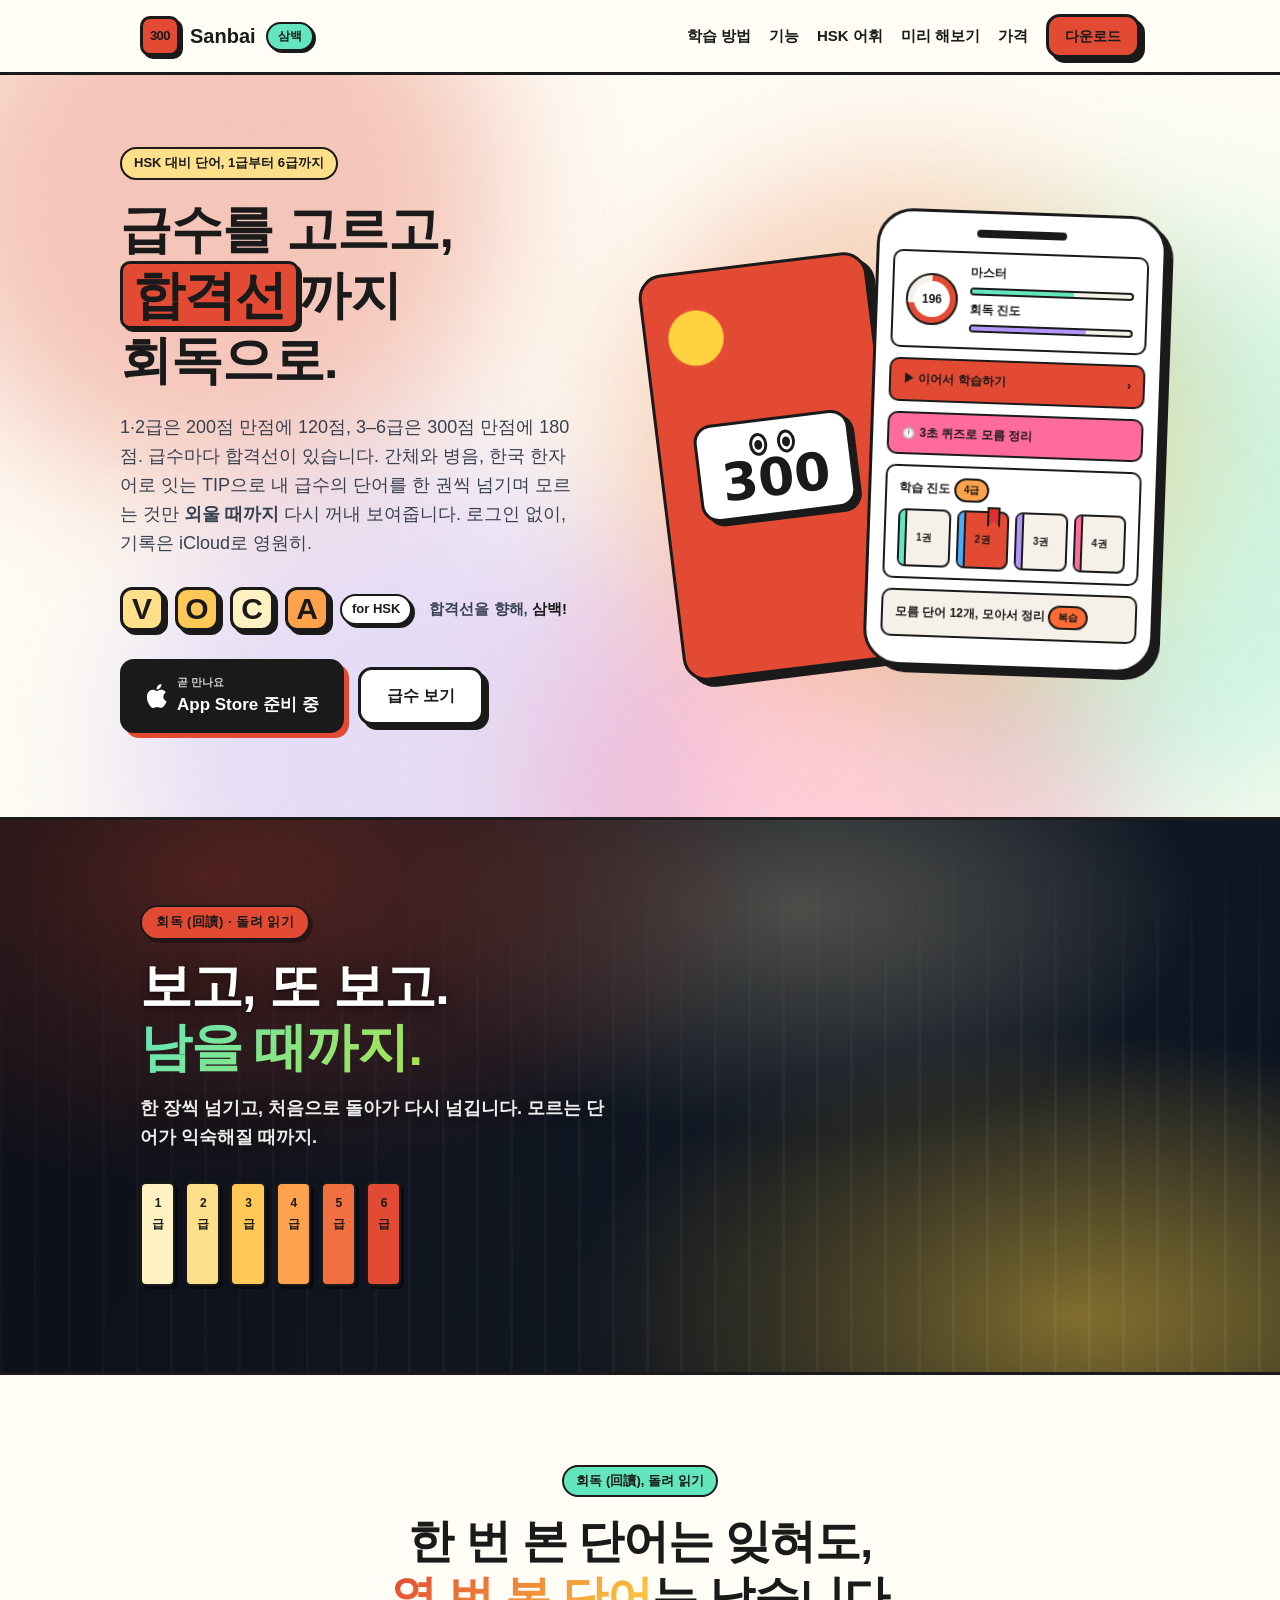
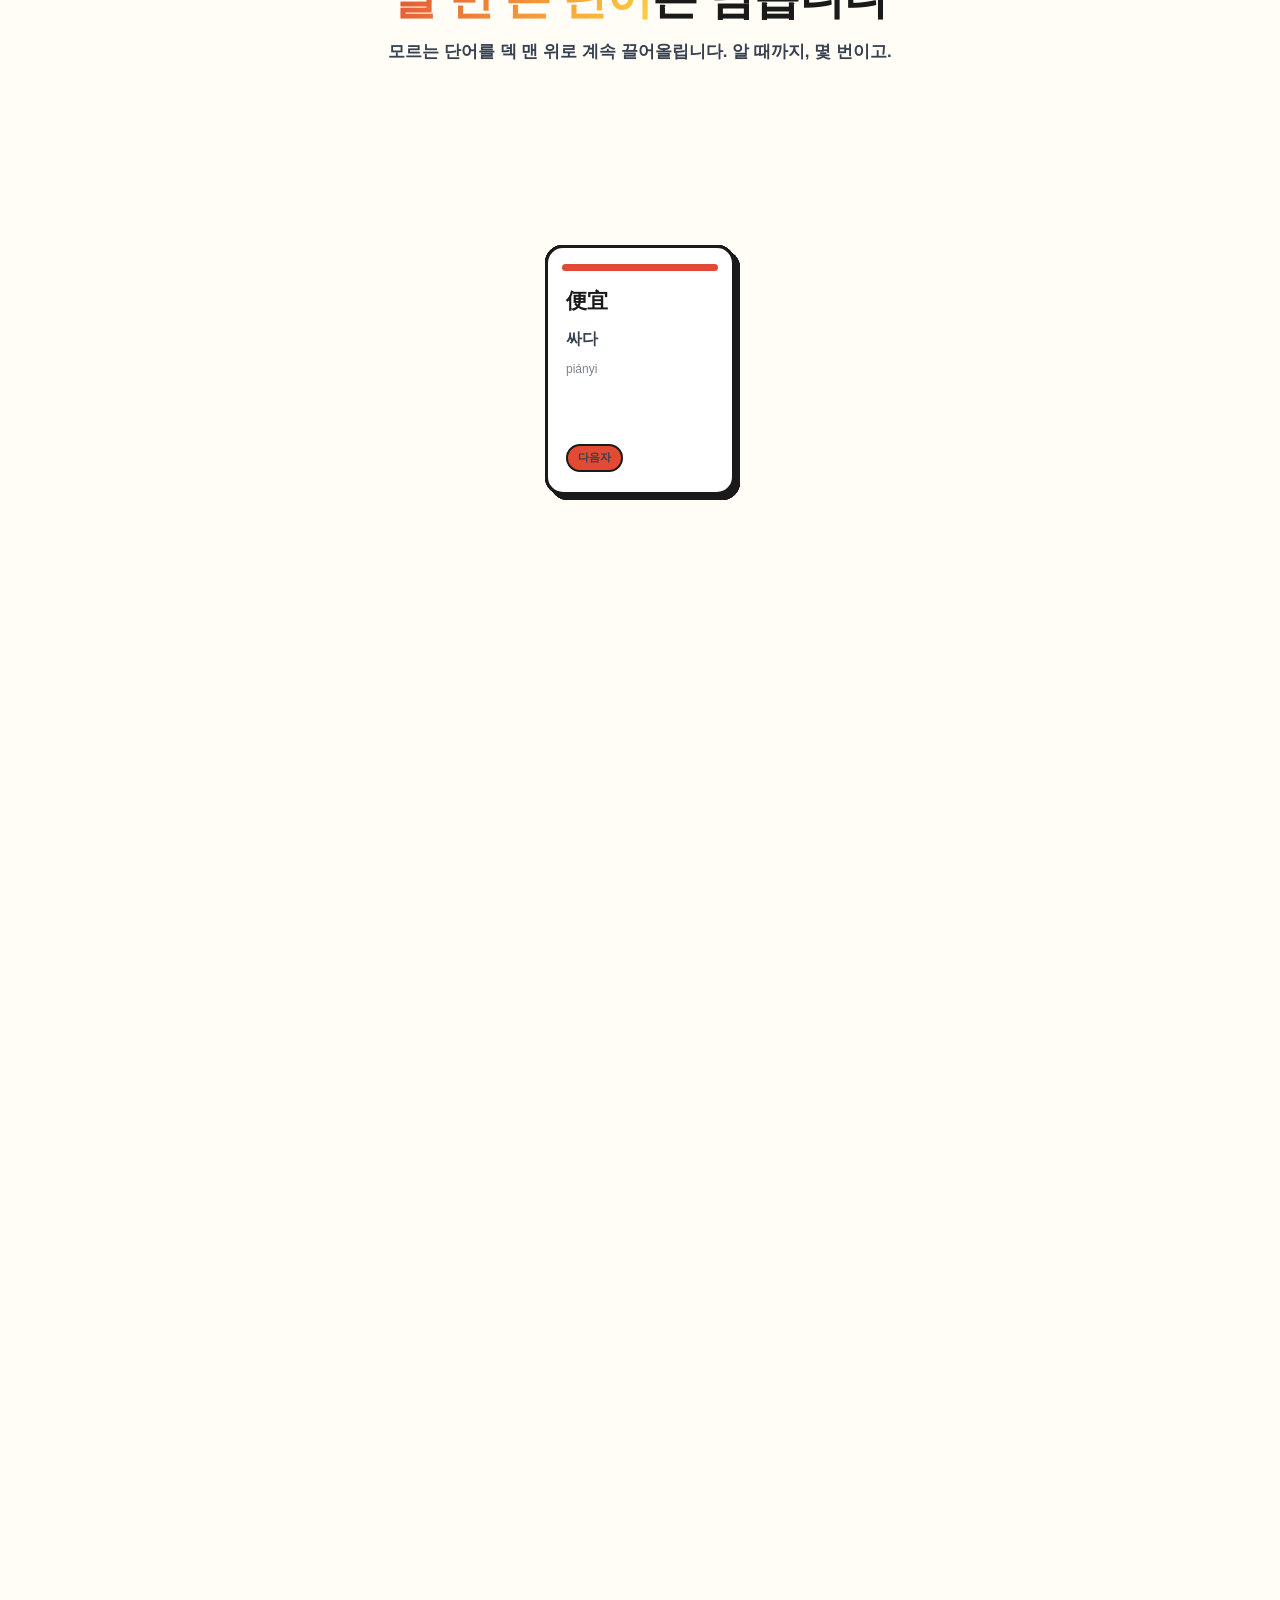
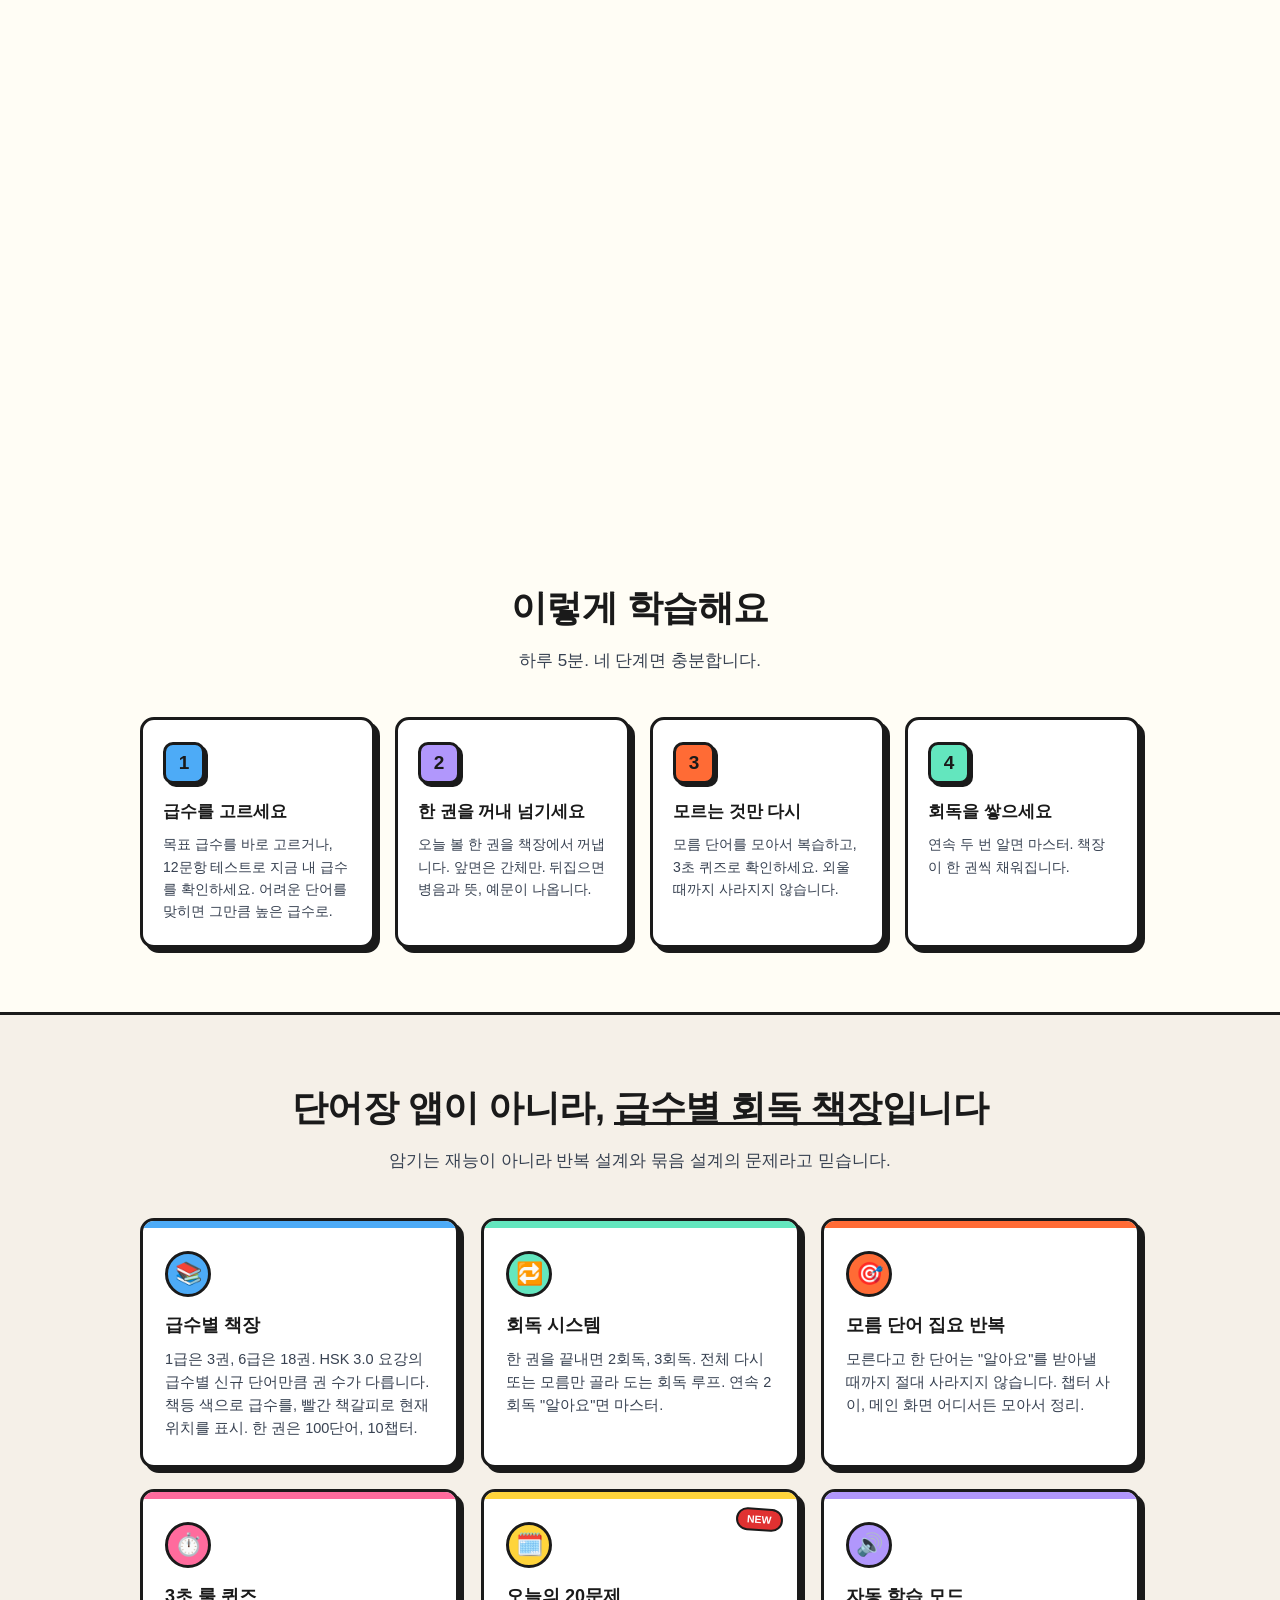
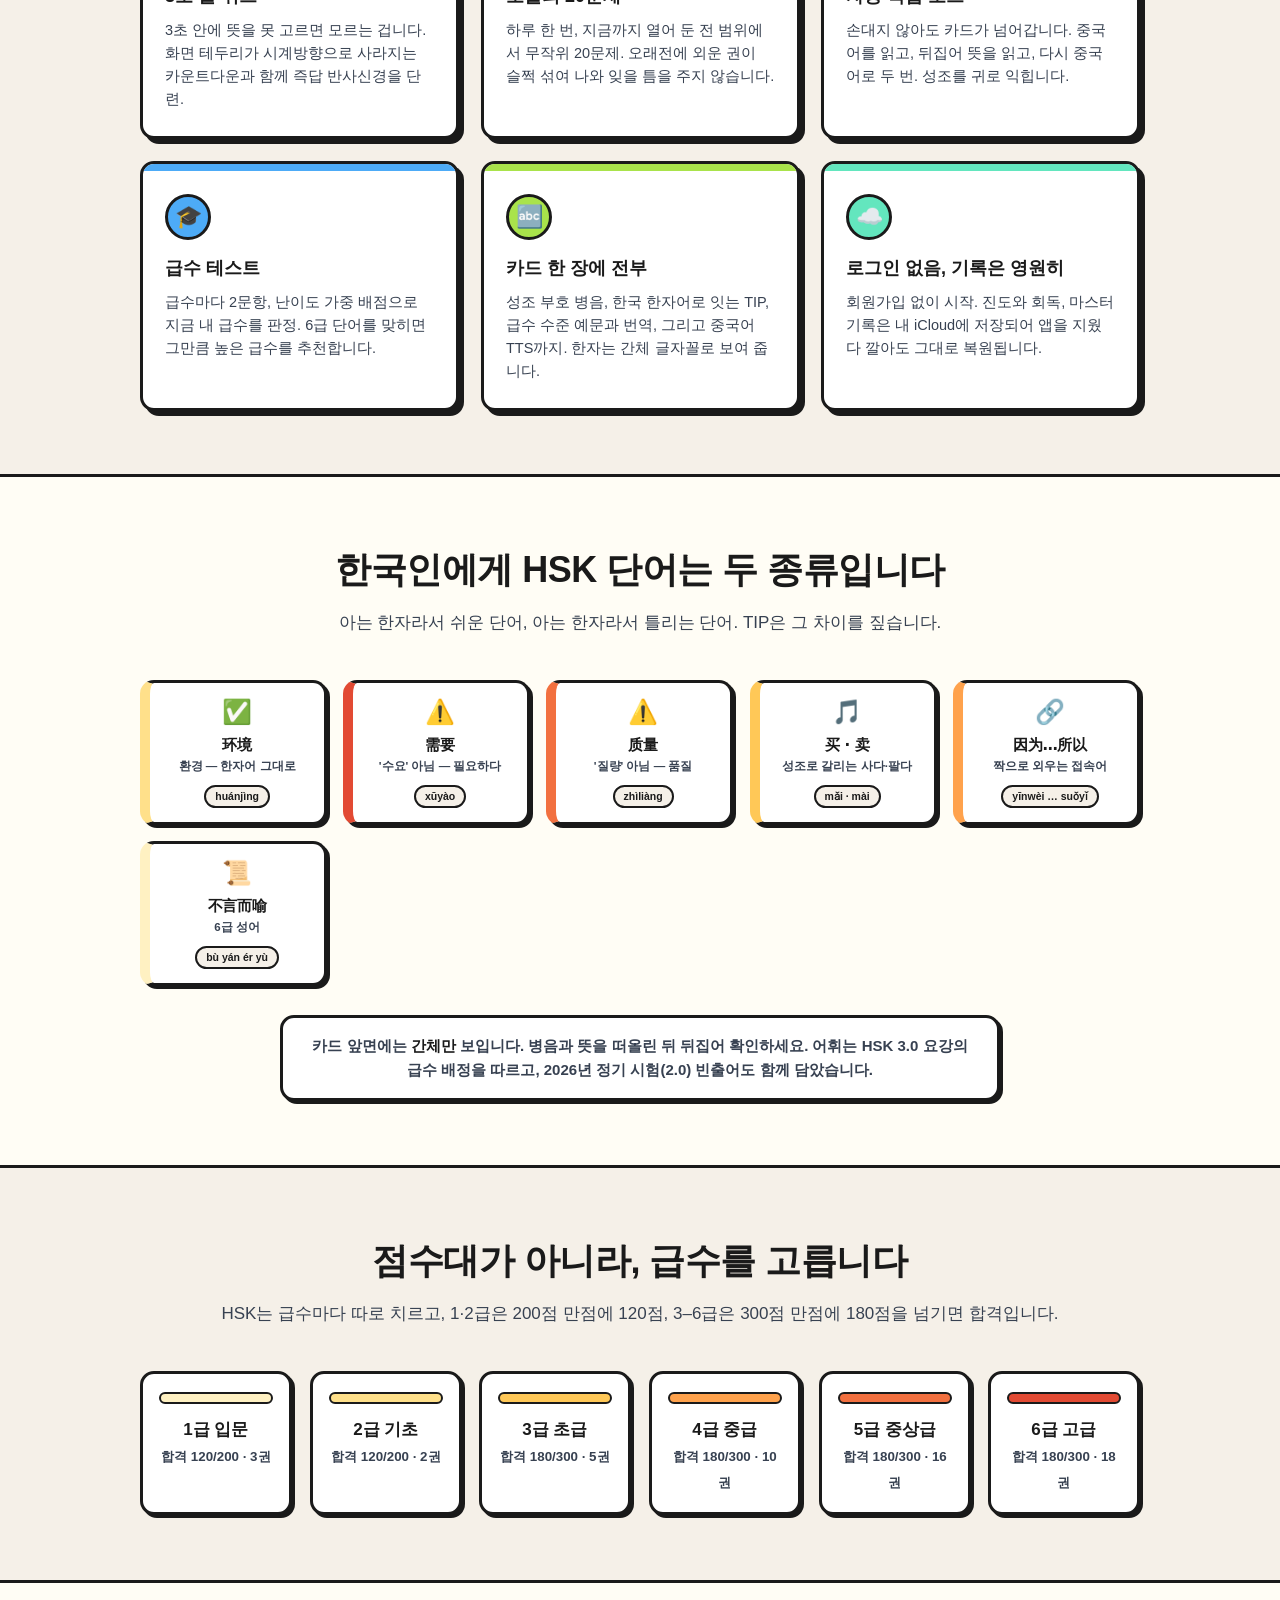
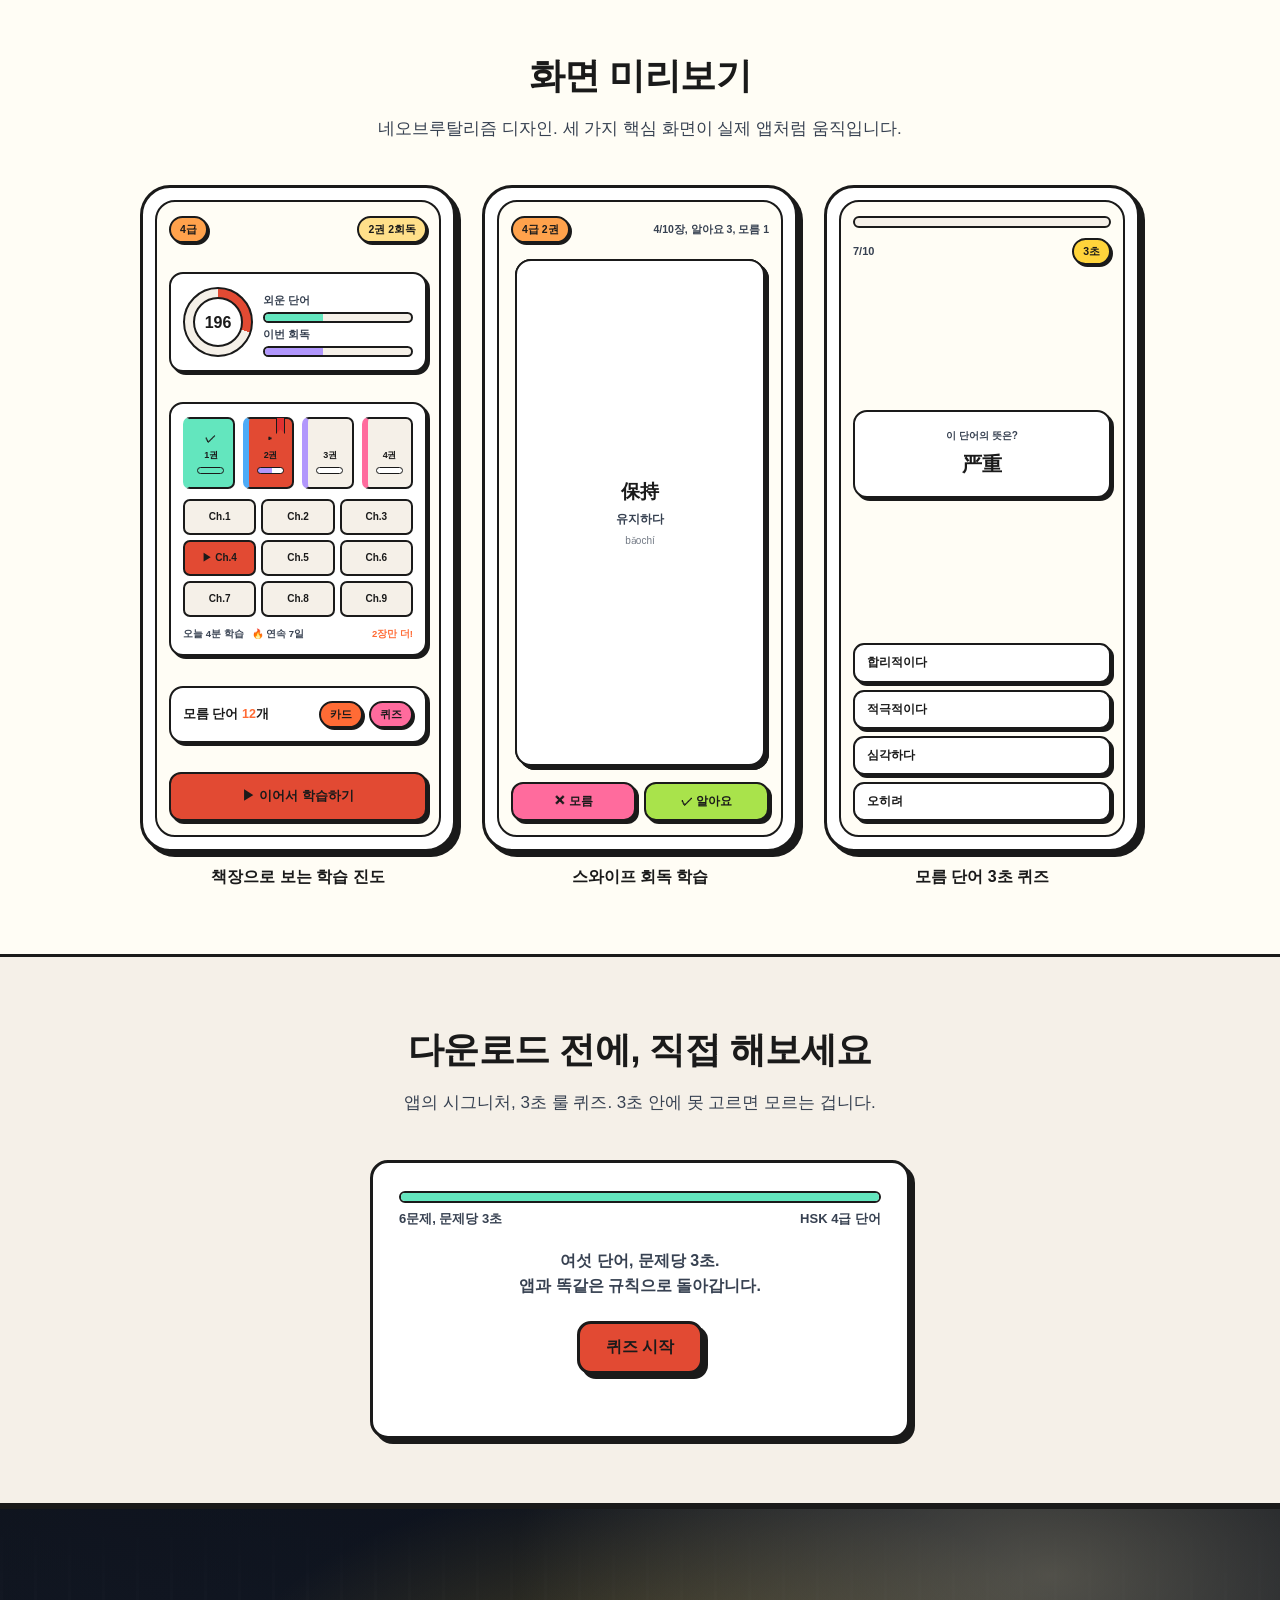
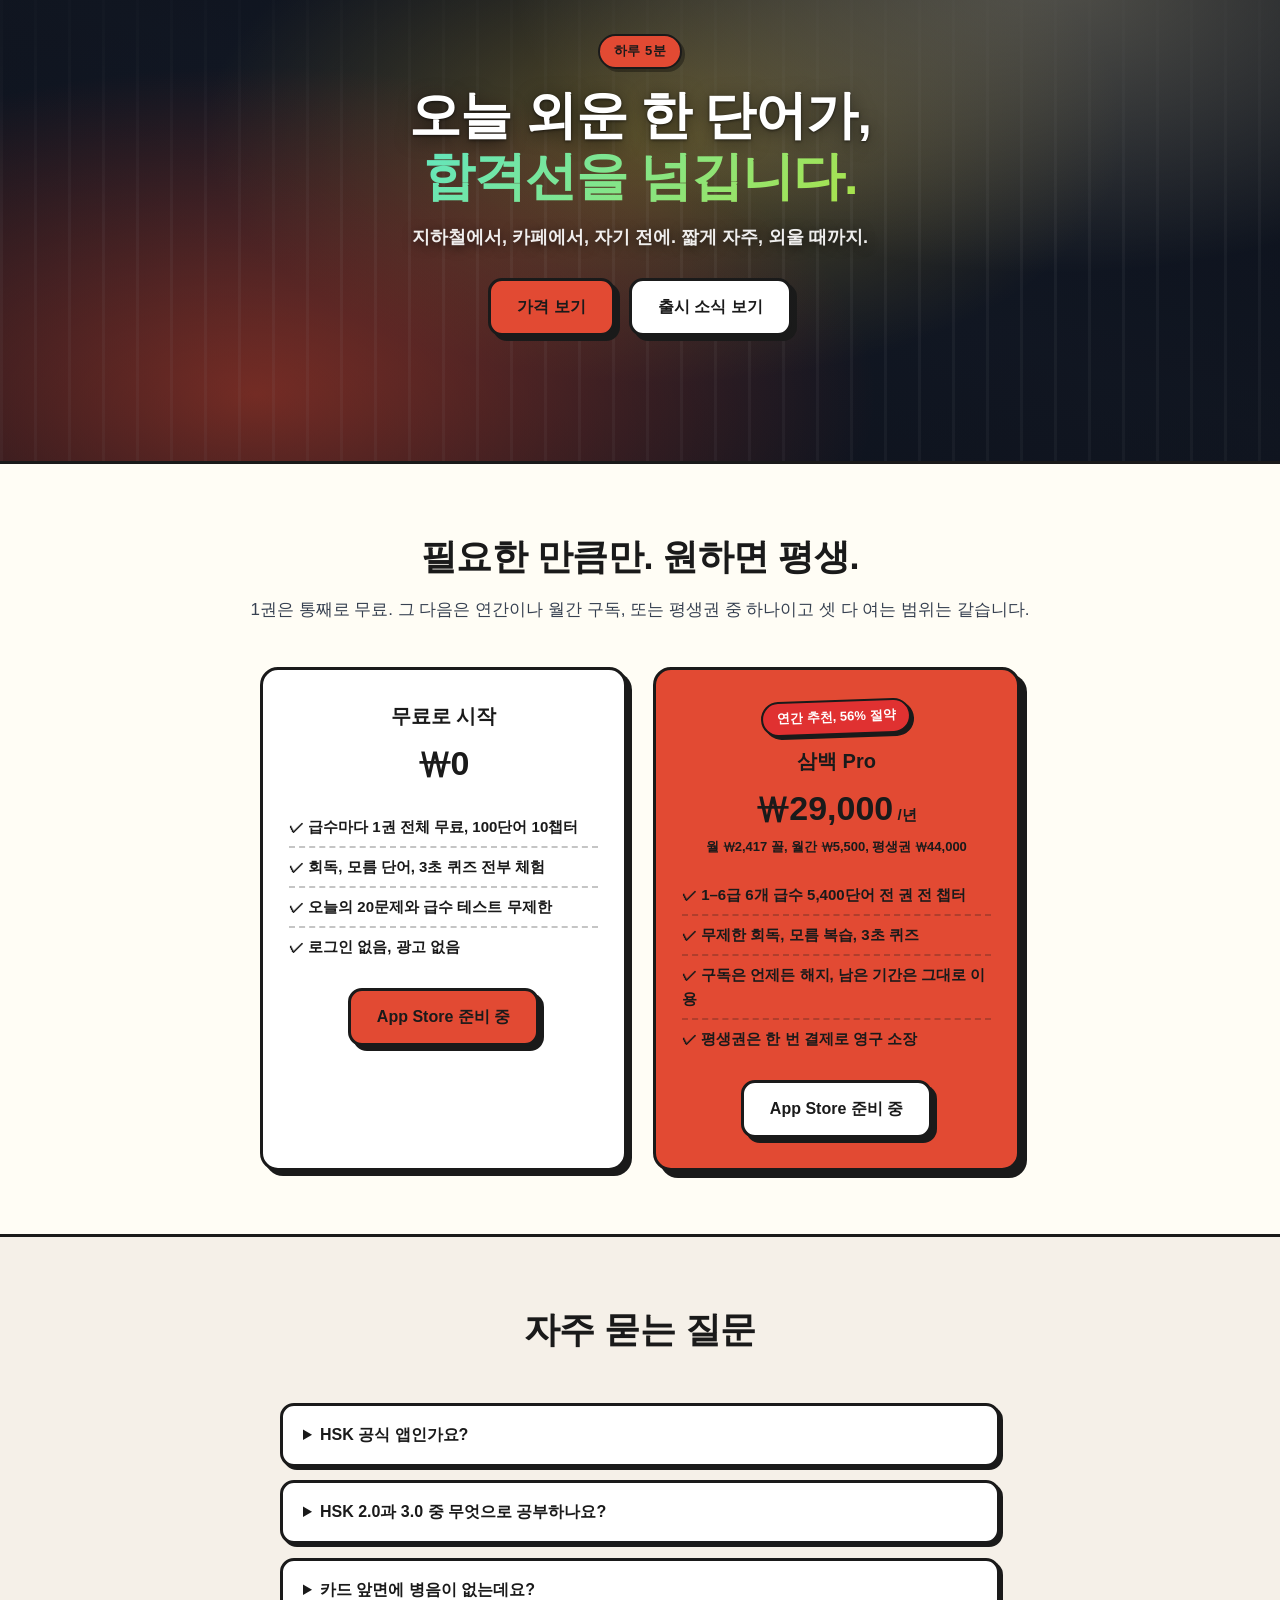
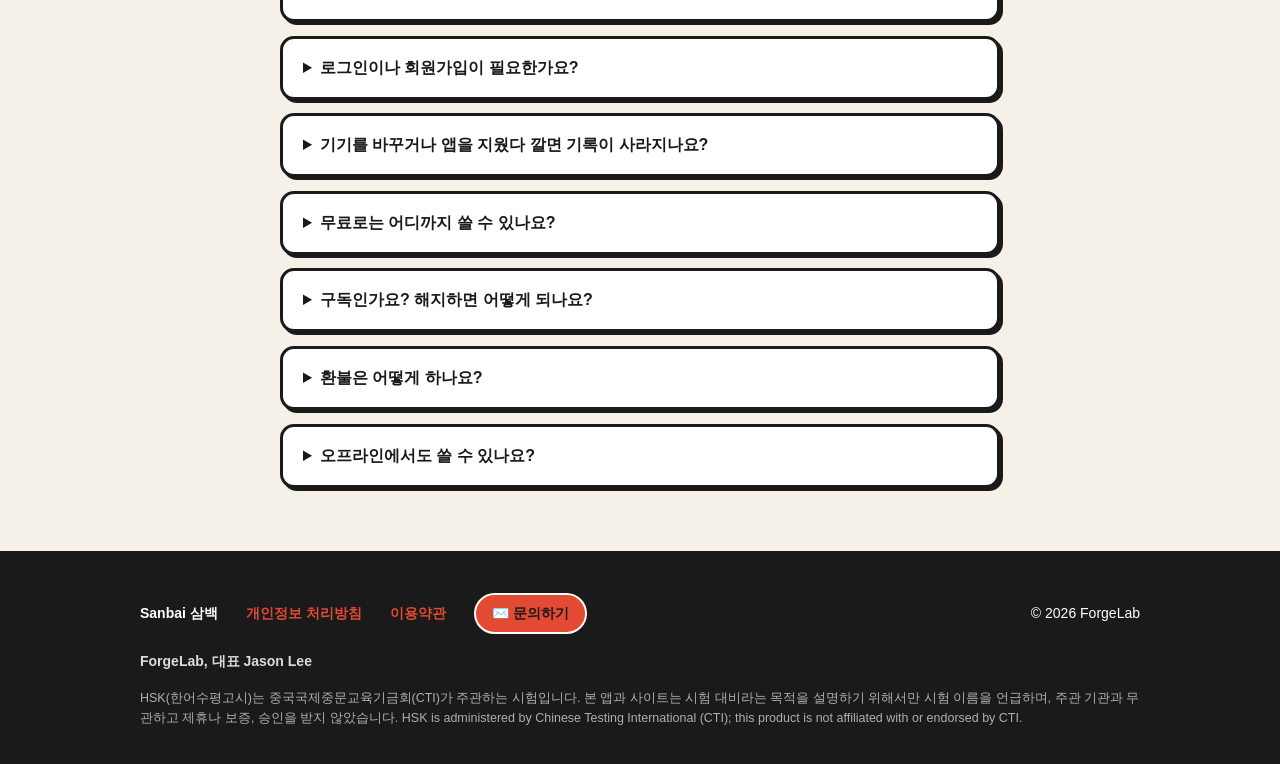
==== docs/index.html @ cc2ca4d2 "Sanbai (삼백) content repo: HSK 1-6 on the HSK 3.0 vocabulary syllabus Six levels with the pass lines " ====
<!DOCTYPE html>
<html lang="ko">
<head>
<meta charset="UTF-8" />
<meta name="viewport" content="width=device-width, initial-scale=1.0" />
<title>Sanbai 삼백, 회독으로 끝내는 HSK 단어</title>
<meta name="description" content="Sanbai(삼백)는 HSK(한어수평고시) 대비 단어 앱입니다. 1급부터 6급까지 급수를 고르고, 간체·병음·한국 한자어 TIP으로 모르는 단어만 외울 때까지 회독. 로그인 없이, 기록은 iCloud로." />
<meta property="og:title" content="Sanbai 삼백, 회독으로 끝내는 HSK 단어" />
<meta property="og:description" content="HSK 1–6급 급수별 단어 앱. 합격선까지 모르는 단어만 외울 때까지 회독." />
<meta property="og:type" content="website" />
<meta property="og:url" content="https://jsonpassion.github.io/C300/" />
<link rel="canonical" href="https://jsonpassion.github.io/C300/" />
<link rel="icon" href="data:image/svg+xml,%3Csvg xmlns='http://www.w3.org/2000/svg' viewBox='0 0 64 64'%3E%3Crect x='4' y='4' width='56' height='56' rx='12' fill='%23E24A33' stroke='%231A1A1A' stroke-width='5'/%3E%3Cpolygon points='32,14 37,27 51,27 40,36 44,50 32,41 20,50 24,36 13,27 27,27' fill='%23FFD23F' stroke='%231A1A1A' stroke-width='2'/%3E%3C/svg%3E" />
<link rel="stylesheet" href="styles.css" />
</head>
<body>
<script>document.documentElement.classList.add('js');</script>

<!-- Soft drifting aurora + grain (atmosphere behind everything) -->
<div class="aurora" aria-hidden="true">
  <span class="blob b-blue"></span>
  <span class="blob b-mint"></span>
  <span class="blob b-lav"></span>
  <span class="blob b-pink"></span>
</div>
<div class="grain" aria-hidden="true"></div>

<!-- ======================= NAV ======================= -->
<nav class="nav">
  <div class="nav-inner">
    <a class="logo" href="#">
      <span class="logo-block">300</span> Sanbai <span class="logo-kr">삼백</span>
    </a>
    <div class="nav-links">
      <a href="#how">학습 방법</a>
      <a href="#features">기능</a>
      <a href="#topics">HSK 어휘</a>
      <a href="#demo">미리 해보기</a>
      <a href="#pricing">가격</a>
      <a class="nb-btn nav-cta" href="#download">다운로드</a>
    </div>
  </div>
</nav>

<!-- ======================= HERO ======================= -->
<header class="hero wrap" id="download">
  <div data-reveal="up">
    <span class="nb-tag" style="background: #FFE08A; margin-bottom: 18px;">HSK 대비 단어, 1급부터 6급까지</span>
    <h1>급수를 고르고,<br /><span class="hl">합격선</span>까지<br />회독으로.</h1>
    <p class="sub">
      1·2급은 200점 만점에 120점, 3–6급은 300점 만점에 180점. 급수마다 합격선이 있습니다.
      간체와 병음, 한국 한자어로 잇는 TIP으로 내 급수의 단어를 한 권씩 넘기며 모르는 것만 <strong>외울 때까지</strong> 다시 꺼내 보여줍니다.
      로그인 없이, 기록은 iCloud로 영원히.
    </p>
    <div class="kr-brand" aria-label="VOCA for HSK, 합격선을 향해 삼백">
      <span class="kk" style="background: #FFE08A;">V</span>
      <span class="kk" style="background: #FFC857;">O</span>
      <span class="kk" style="background: #FFF1C2;">C</span>
      <span class="kk" style="background: #FFA24C;">A</span>
      <span class="kk-for">for HSK</span>
      <span class="kr-brand-label">합격선을 향해, <strong>삼백!</strong></span>
    </div>
    <div class="hero-ctas">
      <span class="store-badge soon" aria-label="App Store 출시 준비 중">
        <svg width="22" height="26" viewBox="0 0 22 26" fill="currentColor" aria-hidden="true"><path d="M18.3 13.8c0-3 2.5-4.5 2.6-4.6-1.4-2.1-3.6-2.4-4.4-2.4-1.9-.2-3.7 1.1-4.6 1.1-1 0-2.4-1.1-4-1.1-2 0-3.9 1.2-5 3-2.1 3.7-.5 9.1 1.5 12.1 1 1.5 2.2 3.1 3.8 3 1.5-.1 2.1-1 4-1s2.4 1 4 .9c1.7 0 2.7-1.5 3.7-3 1.2-1.7 1.6-3.4 1.7-3.5-.1 0-3.2-1.2-3.3-4.5zM15.2 4.8c.8-1 1.4-2.4 1.2-3.8-1.2.1-2.7.8-3.5 1.8-.8.9-1.5 2.3-1.3 3.7 1.4.1 2.8-.7 3.6-1.7z"/></svg>
        <span><small>곧 만나요</small><span class="big">App Store 준비 중</span></span>
      </span>
      <a class="nb-btn secondary" href="#levels">급수 보기</a>
    </div>
  </div>

  <!-- CSS-drawn app preview (출시 스크린샷 교체 전 임시 목업) -->
  <div class="hero-visual" data-reveal="zoom">
  <div class="glow" aria-hidden="true"></div>
  <div class="reel reel-slot" aria-hidden="true">
    <!-- 온보딩 영상 자리: assets/video/onboarding-loop.mp4 가 생기면 <video> 로 교체 -->
    <div class="slot-card"><b>300</b><span class="slot-eyes"><i></i><i></i></span></div>
  </div>
  <div class="phone" aria-hidden="true">
    <div class="notch"></div>
    <div class="mock-row score">
      <div class="mock-ring"><span>196</span></div>
      <div class="mock-bars">
        마스터 <div class="mock-bar"><i style="width:64%; background: var(--mint);"></i></div>
        회독 진도 <div class="mock-bar"><i style="width:72%; background: var(--lavender);"></i></div>
      </div>
    </div>
    <div class="mock-row mock-cta">▶ 이어서 학습하기 <span>›</span></div>
    <div class="mock-row" style="background: var(--pink);">⏱️ 3초 퀴즈로 모름 정리</div>
    <div class="mock-row">
      학습 진도 <span class="mock-chip" style="background: #FFA24C;">4급</span>
      <div class="mock-books" style="margin-top:8px;">
        <div class="mock-book">1권</div>
        <div class="mock-book reading b2">2권</div>
        <div class="mock-book b3">3권</div>
        <div class="mock-book b4">4권</div>
      </div>
    </div>
    <div class="mock-row" style="background: var(--surface);">모름 단어 12개, 모아서 정리 <span class="mock-chip" style="background: var(--coral);">복습</span></div>
  </div>
  </div>
</header>

<!-- ======================= STATEMENT BAND 1 ======================= -->
<section class="cinema" id="film" aria-label="회독 브랜드 필름">
  <!-- 가로 필름 자리: assets/video/hero-fan.mp4 가 생기면 <video> 로 교체 -->
  <div class="cinema-art" aria-hidden="true"></div>
  <div class="scrim"></div>
  <div class="cinema-inner">
    <div class="cinema-copy">
      <span class="kicker">회독 (回讀) · 돌려 읽기</span>
      <h2>보고, 또 보고.<br /><span class="film-hl">남을 때까지.</span></h2>
      <p>한 장씩 넘기고, 처음으로 돌아가 다시 넘깁니다. 모르는 단어가 익숙해질 때까지.</p>
      <div class="spines" aria-hidden="true">
        <span class="spine" style="background: #FFF1C2;">1급</span>
        <span class="spine" style="background: #FFE08A;">2급</span>
        <span class="spine" style="background: #FFC857;">3급</span>
        <span class="spine" style="background: #FFA24C;">4급</span>
        <span class="spine" style="background: #F2703F;">5급</span>
        <span class="spine" style="background: #E24A33;">6급</span>
      </div>
    </div>
  </div>
</section>

<!-- ======================= STORY: scroll-linked card fan ======================= -->
<section class="fan" id="story">
  <div class="fan-inner">
    <div class="fan-copy">
      <span class="nb-tag" style="background: var(--mint);">회독 (回讀), 돌려 읽기</span>
      <h2>한 번 본 단어는 잊혀도,<br /><em>열 번 본 단어</em>는 남습니다</h2>
      <p>모르는 단어를 덱 맨 위로 계속 끌어올립니다. 알 때까지, 몇 번이고.</p>
    </div>
    <div class="fan-stage">
      <div class="fan-deck" id="fanDeck">
        <article class="fan-card" style="--a:-26deg; --x:-340px; --y:34px;">
          <div class="fc-strip" style="background: #FFF1C2;"></div>
          <b lang="zh-CN">环境</b><span>환경</span><i>huánjìng</i>
          <span class="fc-badge" style="background: #FFF1C2;">한자어 같음</span>
        </article>
        <article class="fan-card" style="--a:-15deg; --x:-196px; --y:8px;">
          <div class="fc-strip" style="background: #FFE08A;"></div>
          <b lang="zh-CN">需要</b><span>필요하다</span><i>xūyào</i>
          <span class="fc-badge" style="background: #FFE08A;">뜻이 다른 한자어</span>
        </article>
        <article class="fan-card" style="--a:-5deg; --x:-66px; --y:-6px;">
          <div class="fc-strip" style="background: #FFC857;"></div>
          <b lang="zh-CN">否则</b><span>그렇지 않으면</span><i>fǒuzé</i>
          <span class="fc-badge" style="background: #FFC857;">접속어</span>
        </article>
        <article class="fan-card" style="--a:5deg; --x:66px; --y:-6px;">
          <div class="fc-strip" style="background: #FFA24C;"></div>
          <b lang="zh-CN">采取</b><span>채택하다</span><i>cǎiqǔ</i>
          <span class="fc-badge" style="background: #FFA24C;">서면어</span>
        </article>
        <article class="fan-card" style="--a:15deg; --x:196px; --y:8px;">
          <div class="fc-strip" style="background: #F2703F;"></div>
          <b lang="zh-CN">截然不同</b><span>완전히 다르다</span><i>jiérán bùtóng</i>
          <span class="fc-badge" style="background: #F2703F;">성어</span>
        </article>
        <article class="fan-card" style="--a:26deg; --x:340px; --y:34px;">
          <div class="fc-strip" style="background: #E24A33;"></div>
          <b lang="zh-CN">便宜</b><span>싸다</span><i>piányi</i>
          <span class="fc-badge" style="background: #E24A33;">다음자</span>
        </article>
      </div>
    </div>
  </div>
</section>

<!-- ======================= HOW IT WORKS ======================= -->
<section id="how">
  <div class="wrap">
    <div class="sec-head">
      <h2>이렇게 학습해요</h2>
      <p>하루 5분. 네 단계면 충분합니다.</p>
    </div>
    <div class="steps">
      <div class="step">
        <div class="step-num" style="background: var(--blue);">1</div>
        <h3>급수를 고르세요</h3>
        <p>목표 급수를 바로 고르거나, 12문항 테스트로 지금 내 급수를 확인하세요. 어려운 단어를 맞히면 그만큼 높은 급수로.</p>
      </div>
      <div class="step">
        <div class="step-num" style="background: var(--lavender);">2</div>
        <h3>한 권을 꺼내 넘기세요</h3>
        <p>오늘 볼 한 권을 책장에서 꺼냅니다. 앞면은 간체만. 뒤집으면 병음과 뜻, 예문이 나옵니다.</p>
      </div>
      <div class="step">
        <div class="step-num" style="background: var(--coral);">3</div>
        <h3>모르는 것만 다시</h3>
        <p>모름 단어를 모아서 복습하고, 3초 퀴즈로 확인하세요. 외울 때까지 사라지지 않습니다.</p>
      </div>
      <div class="step">
        <div class="step-num" style="background: var(--mint);">4</div>
        <h3>회독을 쌓으세요</h3>
        <p>연속 두 번 알면 마스터. 책장이 한 권씩 채워집니다.</p>
      </div>
    </div>
  </div>
</section>

<!-- ======================= FEATURES ======================= -->
<section id="features" class="alt">
  <div class="wrap">
    <div class="sec-head">
      <h2>단어장 앱이 아니라, <u>급수별 회독 책장</u>입니다</h2>
      <p>암기는 재능이 아니라 반복 설계와 묶음 설계의 문제라고 믿습니다.</p>
    </div>
    <div class="grid">
      <div class="feature">
        <div class="strip" style="background: var(--blue);"></div>
        <div class="icon" style="background: var(--blue);">📚</div>
        <h3>급수별 책장</h3>
        <p>1급은 3권, 6급은 18권. HSK 3.0 요강의 급수별 신규 단어만큼 권 수가 다릅니다. 책등 색으로 급수를, 빨간 책갈피로 현재 위치를 표시. 한 권은 100단어, 10챕터.</p>
      </div>
      <div class="feature">
        <div class="strip" style="background: var(--mint);"></div>
        <div class="icon" style="background: var(--mint);">🔁</div>
        <h3>회독 시스템</h3>
        <p>한 권을 끝내면 2회독, 3회독. 전체 다시 또는 모름만 골라 도는 회독 루프. 연속 2회독 "알아요"면 마스터.</p>
      </div>
      <div class="feature">
        <div class="strip" style="background: var(--coral);"></div>
        <div class="icon" style="background: var(--coral);">🎯</div>
        <h3>모름 단어 집요 반복</h3>
        <p>모른다고 한 단어는 "알아요"를 받아낼 때까지 절대 사라지지 않습니다. 챕터 사이, 메인 화면 어디서든 모아서 정리.</p>
      </div>
      <div class="feature">
        <div class="strip" style="background: var(--pink);"></div>
        <div class="icon" style="background: var(--pink);">⏱️</div>
        <h3>3초 룰 퀴즈</h3>
        <p>3초 안에 뜻을 못 고르면 모르는 겁니다. 화면 테두리가 시계방향으로 사라지는 카운트다운과 함께 즉답 반사신경을 단련.</p>
      </div>
      <div class="feature">
        <span class="new-flag">NEW</span>
        <div class="strip" style="background: var(--yellow);"></div>
        <div class="icon" style="background: var(--yellow);">🗓️</div>
        <h3>오늘의 20문제</h3>
        <p>하루 한 번, 지금까지 열어 둔 전 범위에서 무작위 20문제. 오래전에 외운 권이 슬쩍 섞여 나와 잊을 틈을 주지 않습니다.</p>
      </div>
      <div class="feature">
        <div class="strip" style="background: var(--lavender);"></div>
        <div class="icon" style="background: var(--lavender);">🔊</div>
        <h3>자동 학습 모드</h3>
        <p>손대지 않아도 카드가 넘어갑니다. 중국어를 읽고, 뒤집어 뜻을 읽고, 다시 중국어로 두 번. 성조를 귀로 익힙니다.</p>
      </div>
      <div class="feature">
        <div class="strip" style="background: var(--blue);"></div>
        <div class="icon" style="background: var(--blue);">🎓</div>
        <h3>급수 테스트</h3>
        <p>급수마다 2문항, 난이도 가중 배점으로 지금 내 급수를 판정. 6급 단어를 맞히면 그만큼 높은 급수를 추천합니다.</p>
      </div>
      <div class="feature">
        <div class="strip" style="background: var(--lime);"></div>
        <div class="icon" style="background: var(--lime);">🔤</div>
        <h3>카드 한 장에 전부</h3>
        <p>성조 부호 병음, 한국 한자어로 잇는 TIP, 급수 수준 예문과 번역, 그리고 중국어 TTS까지. 한자는 간체 글자꼴로 보여 줍니다.</p>
      </div>
      <div class="feature">
        <div class="strip" style="background: var(--mint);"></div>
        <div class="icon" style="background: var(--mint);">☁️</div>
        <h3>로그인 없음, 기록은 영원히</h3>
        <p>회원가입 없이 시작. 진도와 회독, 마스터 기록은 내 iCloud에 저장되어 앱을 지웠다 깔아도 그대로 복원됩니다.</p>
      </div>
    </div>
  </div>
</section>

<!-- ======================= TOPIC SHELF ======================= -->
<section id="topics">
  <div class="wrap">
    <div class="sec-head">
      <h2>한국인에게 HSK 단어는 두 종류입니다</h2>
      <p>아는 한자라서 쉬운 단어, 아는 한자라서 틀리는 단어. TIP은 그 차이를 짚습니다.</p>
    </div>
    <div class="topics">
      <div class="topic" style="border-left-color: #FFE08A;"><div class="t-icon" aria-hidden="true">✅</div><h4 lang="zh-CN">环境</h4><small>환경 — 한자어 그대로</small><span class="t-count">huánjìng</span></div>
      <div class="topic" style="border-left-color: #E24A33;"><div class="t-icon" aria-hidden="true">⚠️</div><h4 lang="zh-CN">需要</h4><small>'수요' 아님 — 필요하다</small><span class="t-count">xūyào</span></div>
      <div class="topic" style="border-left-color: #F2703F;"><div class="t-icon" aria-hidden="true">⚠️</div><h4 lang="zh-CN">质量</h4><small>'질량' 아님 — 품질</small><span class="t-count">zhìliàng</span></div>
      <div class="topic" style="border-left-color: #FFC857;"><div class="t-icon" aria-hidden="true">🎵</div><h4 lang="zh-CN">买 · 卖</h4><small>성조로 갈리는 사다·팔다</small><span class="t-count">mǎi · mài</span></div>
      <div class="topic" style="border-left-color: #FFA24C;"><div class="t-icon" aria-hidden="true">🔗</div><h4 lang="zh-CN">因为…所以</h4><small>짝으로 외우는 접속어</small><span class="t-count">yīnwèi … suǒyǐ</span></div>
      <div class="topic" style="border-left-color: #FFF1C2;"><div class="t-icon" aria-hidden="true">📜</div><h4 lang="zh-CN">不言而喻</h4><small>6급 성어</small><span class="t-count">bù yán ér yù</span></div>
    </div>
    <p class="topics-note">
      카드 앞면에는 <strong>간체만</strong> 보입니다. 병음과 뜻을 떠올린 뒤 뒤집어 확인하세요.
      어휘는 HSK 3.0 요강의 급수 배정을 따르고, 2026년 정기 시험(2.0) 빈출어도 함께 담았습니다.
    </p>
  </div>
</section>

<!-- ======================= LEVELS ======================= -->
<section id="levels" class="alt">
  <div class="wrap">
    <div class="sec-head">
      <h2>점수대가 아니라, 급수를 고릅니다</h2>
      <p>HSK는 급수마다 따로 치르고, 1·2급은 200점 만점에 120점, 3–6급은 300점 만점에 180점을 넘기면 합격입니다.</p>
    </div>
    <div class="levels levels-6">
      <div class="level"><div class="chip" style="background: #FFF1C2;"></div><h4>1급 입문</h4><small>합격 120/200 · 3권</small></div>
      <div class="level"><div class="chip" style="background: #FFE08A;"></div><h4>2급 기초</h4><small>합격 120/200 · 2권</small></div>
      <div class="level"><div class="chip" style="background: #FFC857;"></div><h4>3급 초급</h4><small>합격 180/300 · 5권</small></div>
      <div class="level"><div class="chip" style="background: #FFA24C;"></div><h4>4급 중급</h4><small>합격 180/300 · 10권</small></div>
      <div class="level"><div class="chip" style="background: #F2703F;"></div><h4>5급 중상급</h4><small>합격 180/300 · 16권</small></div>
      <div class="level"><div class="chip" style="background: #E24A33;"></div><h4>6급 고급</h4><small>합격 180/300 · 18권</small></div>
    </div>
  </div>
</section>

<!-- ======================= SCREENSHOTS ======================= -->
<section id="screens">
  <div class="wrap">
    <div class="sec-head">
      <h2>화면 미리보기</h2>
      <p>네오브루탈리즘 디자인. 세 가지 핵심 화면이 실제 앱처럼 움직입니다.</p>
    </div>
    <div class="shots">
      <div>
        <div class="shot-frame">
          <div class="shot-anim sa-dash" aria-label="대시보드 애니메이션 미리보기">
            <div class="sa-top">
              <span class="sa-pill" style="background: #FFA24C;">4급</span>
              <span class="sa-pill" style="background: #FFE08A;">2권 2회독</span>
            </div>
            <div class="sa-card">
              <div class="sa-ring"><i></i><span>196</span></div>
              <div class="sa-bars">
                <small>외운 단어</small>
                <div class="sa-bar"><i class="sa-fill-mint"></i></div>
                <small>이번 회독</small>
                <div class="sa-bar"><i class="sa-fill-blue"></i></div>
              </div>
            </div>
            <div class="sa-card">
              <div class="sa-shelf">
                <div class="sa-book sa-done" style="border-left-color: var(--mint);"><i>✓</i><span>1권</span></div>
                <div class="sa-book sa-reading" style="border-left-color: var(--blue);"><b></b><i>▸</i><span>2권</span></div>
                <div class="sa-book" style="border-left-color: var(--lavender);"><i></i><span>3권</span></div>
                <div class="sa-book" style="border-left-color: var(--pink);"><i></i><span>4권</span></div>
              </div>
              <div class="sa-grid">
                <span class="sa-cell sa-c1">Ch.1</span>
                <span class="sa-cell sa-c2">Ch.2</span>
                <span class="sa-cell sa-c3">Ch.3</span>
                <span class="sa-cell sa-cur">▶ Ch.4</span>
                <span class="sa-cell">Ch.5</span>
                <span class="sa-cell">Ch.6</span>
                <span class="sa-cell">Ch.7</span>
                <span class="sa-cell">Ch.8</span>
                <span class="sa-cell">Ch.9</span>
              </div>
              <div class="sa-stats">오늘 4분 학습<b>🔥 연속 7일</b><em>2장만 더!</em></div>
            </div>
            <div class="sa-card sa-weak">
              <span>모름 단어 <b>12</b>개</span>
              <span class="sa-pill" style="background: var(--coral);">카드</span>
              <span class="sa-pill" style="background: var(--pink);">퀴즈</span>
            </div>
            <div class="sa-cta">▶ 이어서 학습하기</div>
          </div>
        </div>
        <p class="shot-cap">책장으로 보는 학습 진도</p>
      </div>
      <div>
        <div class="shot-frame">
          <div class="shot-anim" aria-label="단어 카드 스와이프 애니메이션 미리보기">
            <div class="sa-top">
              <span class="sa-pill" style="background: #FFA24C;">4급 2권</span>
              <span class="sa-count">4/10장, 알아요 3, 모름 1</span>
            </div>
            <div class="sa-stage">
              <div class="sa-word sa-back"></div>
              <div class="sa-word sa-cardB"><h4 lang="zh-CN">效率</h4><p>효율</p><em>xiàolǜ</em><div class="sa-tint sa-tint-coral">✕ 모름</div></div>
              <div class="sa-word sa-cardA"><h4 lang="zh-CN">保持</h4><p>유지하다</p><em>bǎochí</em><div class="sa-tint sa-tint-mint">✓ 알아요</div></div>
            </div>
            <div class="sa-btns">
              <span class="sa-btn sa-no">✕ 모름</span>
              <span class="sa-btn sa-ok">✓ 알아요</span>
            </div>
          </div>
        </div>
        <p class="shot-cap">스와이프 회독 학습</p>
      </div>
      <div>
        <div class="shot-frame">
          <div class="shot-anim" aria-label="3초 퀴즈 애니메이션 미리보기">
            <div class="sa-qbar"><i></i></div>
            <div class="sa-qmeta"><span>7/10</span><span class="sa-pill" style="background: var(--yellow);">3초</span></div>
            <div class="sa-qword"><small>이 단어의 뜻은?</small><h4 lang="zh-CN">严重</h4></div>
            <div class="sa-opts">
              <span class="sa-opt">합리적이다</span>
              <span class="sa-opt">적극적이다</span>
              <span class="sa-opt sa-correct">심각하다<b>✓</b></span>
              <span class="sa-opt">오히려</span>
            </div>
          </div>
        </div>
        <p class="shot-cap">모름 단어 3초 퀴즈</p>
      </div>
    </div>
  </div>
</section>

<!-- ======================= LIVE DEMO (3초 퀴즈 맛보기) ======================= -->
<section id="demo" class="alt">
  <div class="wrap">
    <div class="sec-head">
      <h2>다운로드 전에, 직접 해보세요</h2>
      <p>앱의 시그니처, 3초 룰 퀴즈. 3초 안에 못 고르면 모르는 겁니다.</p>
    </div>
    <div class="demo-card">
      <div class="demo-timer" id="demoTimer"><i id="demoTimerFill"></i></div>
      <div class="demo-meta"><span id="demoCount">6문제, 문제당 3초</span><span id="demoTag">HSK 4급 단어</span></div>
      <div id="demoStage" class="demo-center">
        <p style="color: var(--body); font-weight: 700; margin: 18px 0 22px;">여섯 단어, 문제당 3초.<br />앱과 똑같은 규칙으로 돌아갑니다.</p>
        <button class="nb-btn" id="demoStart">퀴즈 시작</button>
      </div>
      <p class="demo-note" id="demoNote"></p>
    </div>
  </div>
</section>

<!-- ======================= STATEMENT BAND 2 ======================= -->
<section class="cinema center" id="closing" aria-label="지금 시작">
  <div class="cinema-art art-b" aria-hidden="true"></div>
  <div class="scrim"></div>
  <div class="cinema-inner">
    <div class="cinema-copy">
      <span class="kicker">하루 5분</span>
      <h2>오늘 외운 한 단어가,<br /><span class="film-hl">합격선을 넘깁니다.</span></h2>
      <p>지하철에서, 카페에서, 자기 전에. 짧게 자주, 외울 때까지.</p>
      <div class="cinema-ctas">
        <a class="nb-btn" href="#pricing">가격 보기</a>
        <a class="nb-btn secondary" href="#download">출시 소식 보기</a>
      </div>
    </div>
  </div>
</section>

<!-- ======================= PRICING ======================= -->
<section id="pricing">
  <div class="wrap">
    <div class="sec-head">
      <h2>필요한 만큼만. 원하면 평생.</h2>
      <p>1권은 통째로 무료. 그 다음은 연간이나 월간 구독, 또는 평생권 중 하나이고 셋 다 여는 범위는 같습니다.</p>
    </div>
    <div class="pricing">
      <div class="price-card">
        <h3>무료로 시작</h3>
        <div class="price">₩0</div>
        <ul>
          <li>급수마다 1권 전체 무료, 100단어 10챕터</li>
          <li>회독, 모름 단어, 3초 퀴즈 전부 체험</li>
          <li>오늘의 20문제와 급수 테스트 무제한</li>
          <li>로그인 없음, 광고 없음</li>
        </ul>
        <a class="nb-btn" href="#download" style="margin-top: 22px;">App Store 준비 중</a>
      </div>
      <div class="price-card hot">
        <span class="sale-badge">연간 추천, 56% 절약</span>
        <h3>삼백 Pro</h3>
        <div class="price">₩29,000<span style="font-size:0.45em; font-weight:800;"> /년</span></div>
        <div class="price-note">월 ₩2,417 꼴, 월간 ₩5,500, 평생권 ₩44,000</div>
        <ul>
          <li>1–6급 6개 급수 5,400단어 전 권 전 챕터</li>
          <li>무제한 회독, 모름 복습, 3초 퀴즈</li>
          <li>구독은 언제든 해지, 남은 기간은 그대로 이용</li>
          <li>평생권은 한 번 결제로 영구 소장</li>
        </ul>
        <a class="nb-btn secondary" href="#download" style="margin-top: 22px;">App Store 준비 중</a>
      </div>
    </div>
  </div>
</section>

<!-- ======================= FAQ ======================= -->
<section class="alt">
  <div class="wrap">
    <div class="sec-head"><h2>자주 묻는 질문</h2></div>
    <div class="faq">
      <details>
        <summary>HSK 공식 앱인가요?</summary>
        <p>아니요. 삼백(Sanbai)은 ForgeLab이 독립적으로 개발한 학습 도구로, HSK를 주관하는 중국국제중문교육기금회(CTI) 및 중외언어교류협력센터와 아무런 제휴나 보증 관계가 없습니다. 시험 이름은 "시험 대비"라는 목적을 설명하기 위해서만 언급합니다. 모든 학습 콘텐츠는 자체 제작이며 실제 기출문제를 포함하지 않습니다.</p>
      </details>
      <details>
        <summary>HSK 2.0과 3.0 중 무엇으로 공부하나요?</summary>
        <p>어휘는 HSK 3.0 요강(누적 1급 300 → 6급 5,400단어)의 급수 배정을 따릅니다. 2026년 정기 시험은 아직 2.0으로 치르지만 3.0 요강이 2.0 단어를 거의 포함하므로, 지금 시험을 보든 전환 후에 보든 같은 책장으로 준비할 수 있습니다. 합격선(1·2급 120/200, 3–6급 180/300)은 두 버전이 같습니다. 7–9급은 점수 척도가 공개되면 추가할 예정입니다.</p>
      </details>
      <details>
        <summary>카드 앞면에 병음이 없는데요?</summary>
        <p>일부러 가렸습니다. 시험지에는 병음이 없으니까요. 앞면의 간체만 보고 발음과 뜻을 떠올린 뒤 뒤집으면 간체, 병음, 뜻, TIP, 예문이 한 번에 나옵니다.</p>
      </details>
      <details>
        <summary>로그인이나 회원가입이 필요한가요?</summary>
        <p>아니요. 계정 없이 바로 시작합니다. 학습 기록은 사용자 본인의 iCloud에 저장되고, 구매는 Apple ID가 처리합니다. 개발자 서버에는 아무것도 저장되지 않습니다.</p>
      </details>
      <details>
        <summary>기기를 바꾸거나 앱을 지웠다 깔면 기록이 사라지나요?</summary>
        <p>사라지지 않습니다. 진도, 회독 수, 마스터 단어, 스트릭이 iCloud로 자동 백업되어 같은 Apple 계정이면 그대로 복원됩니다. 이용권도 "구매 복원" 한 번이면 됩니다.</p>
      </details>
      <details>
        <summary>무료로는 어디까지 쓸 수 있나요?</summary>
        <p>급수마다 <strong>1권 전체(10챕터, 100단어)</strong>를 무료로 끝까지 학습할 수 있습니다. 회독, 모름 단어 복습, 3초 퀴즈, 오늘의 20문제, 급수 테스트까지 모든 기능이 제한 없이 동작합니다. 2권부터는 이용권이 필요하며 연간 ₩29,000, 월간 ₩5,500 구독 또는 평생권 ₩44,000 중 하나를 고르면 됩니다. 여는 범위는 셋 다 같습니다.</p>
      </details>
      <details>
        <summary>구독인가요? 해지하면 어떻게 되나요?</summary>
        <p>연간과 월간은 자동 갱신 구독이고, 평생권은 한 번만 결제합니다. 구독은 iOS 설정에서 Apple 계정, 구독 순서로 들어가 언제든 해지할 수 있고, 해지해도 이미 결제한 기간이 끝날 때까지는 그대로 이용됩니다. 무료 체험은 따로 없지만 1권 100단어를 끝까지 무료로 써 보고 결정하면 됩니다.</p>
      </details>
      <details>
        <summary>환불은 어떻게 하나요?</summary>
        <p>Apple App Store 환불 정책을 따릅니다. <a href="https://reportaproblem.apple.com">reportaproblem.apple.com</a>에서 요청할 수 있습니다.</p>
      </details>
      <details>
        <summary>오프라인에서도 쓸 수 있나요?</summary>
        <p>네. 콘텐츠는 기기에 캐시되므로 한 번 다운로드된 이후에는 오프라인에서도 학습할 수 있습니다.</p>
      </details>
    </div>
  </div>
</section>

<!-- ======================= FOOTER ======================= -->
<footer>
  <div class="wrap">
    <span style="font-weight: 900;">Sanbai 삼백</span>
    <a href="privacy.html">개인정보 처리방침</a>
    <a href="terms.html">이용약관</a>
    <a class="contact-btn" href="mailto:forgelab.aitech@gmail.com?subject=%5BSanbai%5D%20%EB%AC%B8%EC%9D%98">✉️ 문의하기</a>
    <span style="margin-left:auto;">© 2026 ForgeLab</span>
    <span class="biz">ForgeLab, 대표 Jason Lee</span>
    <span class="ets">HSK(한어수평고시)는 중국국제중문교육기금회(CTI)가 주관하는 시험입니다. 본 앱과 사이트는 시험 대비라는 목적을 설명하기 위해서만 시험 이름을 언급하며, 주관 기관과 무관하고 제휴나 보증, 승인을 받지 않았습니다. HSK is administered by Chinese Testing International (CTI); this product is not affiliated with or endorsed by CTI.</span>
  </div>
</footer>

<script>
/* ---------- Scroll spy: highlight the nav link of the section in view ---------- */
(function () {
  var links = Array.prototype.slice.call(document.querySelectorAll('.nav-links a[href^="#"]'));
  var byId = {};
  links.forEach(function (a) { byId[a.getAttribute('href').slice(1)] = a; });

  var targets = Object.keys(byId)
    .map(function (id) { return document.getElementById(id); })
    .filter(Boolean);

  var observer = new IntersectionObserver(function (entries) {
    entries.forEach(function (entry) {
      if (!entry.isIntersecting) return;
      links.forEach(function (a) { a.classList.remove('active'); });
      var link = byId[entry.target.id];
      if (link) link.classList.add('active');
    });
  }, { rootMargin: '-40% 0px -55% 0px' });

  targets.forEach(function (t) { observer.observe(t); });
})();

/* ---------- Scroll reveals: tag groups, animate them in on enter ---------- */
(function () {
  if (!('IntersectionObserver' in window)) return;

  // Assign reveal variant + stagger index without touching the HTML.
  function tag(sel, variant, perRow) {
    var els = Array.prototype.slice.call(document.querySelectorAll(sel));
    els.forEach(function (el, i) {
      el.classList.add('reveal');
      var v = typeof variant === 'function' ? variant(i) : variant;
      el.classList.add(v);
      el.style.setProperty('--i', perRow ? (i % perRow) : i);
    });
    return els;
  }

  var groups = [].concat(
    tag('.sec-head', 'r-up'),
    tag('.step', 'r-up', 4),
    // features deal in from alternating sides, like a hand of cards
    tag('.feature', function (i) { return i % 2 ? 'r-right' : 'r-left'; }, 3),
    tag('.topic', 'r-up', 5),
    tag('.level', 'r-up', 4),
    tag('.shots > div', 'r-up', 3),
    tag('.price-card', 'r-up', 2),
    tag('.faq details', 'r-up', 1)
  );

  var io = new IntersectionObserver(function (entries) {
    entries.forEach(function (e) {
      if (e.isIntersecting) { e.target.classList.add('in'); io.unobserve(e.target); }
    });
  }, { rootMargin: '0px 0px -12% 0px', threshold: 0.15 });

  groups.forEach(function (el) { io.observe(el); });
})();

/* ---------- Play the film only while it is on screen ---------- */
(function () {
  var vids = Array.prototype.slice.call(document.querySelectorAll('.cinema video, .reel video'));
  if (!vids.length) return;
  var reduce = window.matchMedia('(prefers-reduced-motion: reduce)').matches;
  if (reduce) { vids.forEach(function (v) { v.pause(); v.removeAttribute('autoplay'); }); return; }
  if (!('IntersectionObserver' in window)) return;
  var io = new IntersectionObserver(function (entries) {
    entries.forEach(function (e) {
      var v = e.target;
      if (e.isIntersecting) { var p = v.play(); if (p && p.catch) p.catch(function () {}); }
      else { v.pause(); }
    });
  }, { threshold: 0.2 });
  vids.forEach(function (v) { io.observe(v); });
})();

/* ---------- Signature: scroll-linked card fan ---------- */
(function () {
  var section = document.getElementById('story');
  var deck = document.getElementById('fanDeck');
  if (!section || !deck) return;
  if (window.matchMedia('(prefers-reduced-motion: reduce)').matches) return;

  var ticking = false;
  function update() {
    ticking = false;
    var rect = section.getBoundingClientRect();
    var vh = window.innerHeight;
    // 0 while the sticky stage first pins, 1 as the track scrolls past.
    var travel = rect.height - vh;
    var p = travel > 0 ? (-rect.top) / travel : 0;
    p = Math.max(0, Math.min(1, p));
    // ease so the spread feels like it "settles" open
    var eased = 1 - Math.pow(1 - p, 2);
    deck.style.setProperty('--p', eased.toFixed(4));
  }
  function onScroll() {
    if (!ticking) { ticking = true; requestAnimationFrame(update); }
  }
  window.addEventListener('scroll', onScroll, { passive: true });
  window.addEventListener('resize', onScroll);
  update();
})();

/* ---------- 3초 퀴즈 맛보기 (앱의 WordQuizView와 같은 규칙) ---------- */
(function () {
  var QUESTIONS = [
    { w: '竞争', o: ['경쟁', '효율', '품질', '자원'], a: 0 },
    { w: '质量', o: ['질량', '품질', '압력', '추세'], a: 1 },
    { w: '否则', o: ['오히려', '점차', '그렇지 않으면', '비교적'], a: 2 },
    { w: '承担', o: ['유지하다', '떠맡다', '조사하다', '소비하다'], a: 1 },
    { w: '趋势', o: ['조치', '추세', '우세', '정책'], a: 1 },
    { w: '积极', o: ['적극적이다', '심각하다', '합리적이다', '중요하다'], a: 0 }
  ];
  var LIMIT = 3000, REVEAL = 900;

  var stage = document.getElementById('demoStage');
  var timer = document.getElementById('demoTimer');
  var fill = document.getElementById('demoTimerFill');
  var count = document.getElementById('demoCount');
  var note = document.getElementById('demoNote');
  var idx = 0, score = 0, timers = [];

  document.getElementById('demoStart').addEventListener('click', start);

  function clearTimers() { timers.forEach(clearTimeout); timers = []; }

  function start() {
    idx = 0; score = 0;
    note.textContent = '';
    show();
  }

  function resetBar() {
    timer.classList.remove('warn', 'hot');
    fill.style.transition = 'none';
    fill.style.width = '100%';
    void fill.offsetWidth; /* reflow, restarts the transition */
    fill.style.transition = 'width ' + LIMIT + 'ms linear';
    fill.style.width = '0%';
  }

  function show() {
    clearTimers();
    var q = QUESTIONS[idx];
    count.textContent = (idx + 1) + ' / ' + QUESTIONS.length;
    note.textContent = '';
    stage.classList.remove('demo-center');
    stage.innerHTML = '<div class="demo-word" lang="zh-CN">' + q.w + '</div>' +
      q.o.map(function (opt, i) {
        return '<button class="demo-opt" data-i="' + i + '">' + opt + '</button>';
      }).join('');
    stage.querySelectorAll('.demo-opt').forEach(function (btn) {
      btn.addEventListener('click', function () { answer(parseInt(btn.dataset.i, 10)); });
    });
    resetBar();
    timers.push(setTimeout(function () { timer.classList.add('warn'); }, LIMIT / 3));
    timers.push(setTimeout(function () { timer.classList.add('hot'); }, LIMIT * 2 / 3));
    timers.push(setTimeout(timeUp, LIMIT));
  }

  function freezeBar() {
    var w = getComputedStyle(fill).width;
    fill.style.transition = 'none';
    fill.style.width = w;
  }

  function reveal(picked) {
    clearTimers();
    freezeBar();
    var q = QUESTIONS[idx];
    stage.querySelectorAll('.demo-opt').forEach(function (btn, i) {
      btn.disabled = true;
      if (i === q.a) btn.classList.add('correct');
      else if (i === picked) btn.classList.add('wrong');
    });
  }

  function answer(i) {
    var q = QUESTIONS[idx];
    reveal(i);
    if (i === q.a) { score++; note.textContent = '정답! 앱에서는 "알아요"로 기록됩니다.'; }
    else { note.textContent = '오답. 앱에서는 모름 단어로 남아 다시 만나게 됩니다.'; }
    timers.push(setTimeout(next, REVEAL));
  }

  function timeUp() {
    reveal(-1);
    note.textContent = '⏰ 시간 초과! 3초 안에 못 고르면 모르는 겁니다.';
    timers.push(setTimeout(next, REVEAL + 200));
  }

  function next() {
    idx++;
    if (idx < QUESTIONS.length) { show(); return; }
    finish();
  }

  function finish() {
    clearTimers();
    fill.style.transition = 'none';
    fill.style.width = '100%';
    timer.classList.remove('warn', 'hot');
    count.textContent = '완료';
    stage.classList.add('demo-center');
    var msg = score === QUESTIONS.length
      ? '완벽해요. 고급 레벨에서 기다릴게요.'
      : '틀린 ' + (QUESTIONS.length - score) + '개, 앱에서는 외울 때까지 다시 만납니다.';
    stage.innerHTML =
      '<div class="demo-score">' + score + ' / ' + QUESTIONS.length + '</div>' +
      '<p style="color: var(--body); font-weight: 700; margin-bottom: 20px;">' + msg + '</p>' +
      '<div style="display: flex; gap: 14px; justify-content: center; flex-wrap: wrap;">' +
        '<button class="nb-btn" id="demoRetry">다시 도전</button>' +
        '<a class="nb-btn mint" href="#levels">급수 보기</a>' +
      '</div>';
    note.textContent = '';
    document.getElementById('demoRetry').addEventListener('click', start);
  }
})();
</script>

</body>
</html>
---- docs/styles.css ----
/* ============================================================
   T600 promo site — Neobrutalism, tokens mirrored from the app
   (NBTheme.swift: colors, 3px borders, hard offset shadows)
   Brand accent is vermilion (--brand) with gold support (--brand-2);
   the raw palette variables stay identical across sister apps.
   ============================================================ */

:root {
  /* Backgrounds */
  --page-bg: #FFFDF5;
  --card-bg: #FFFFFF;
  --surface: #F5F0E8;

  /* Accents (Assets.xcassets nb.* colors) */
  --yellow:   #FFD43B;
  --pink:     #FF6B9D;
  --blue:     #4DABF7;
  --coral:    #FF6B35;
  --mint:     #63E6BE;
  --lavender: #B197FC;
  --lime:     #A9E34B;
  --orange:   #FF922B;
  --danger:   #E03131;

  /* Brand accent (this track: vermilion red with imperial gold) */
  --brand:   #E24A33;
  --brand-2: #FFD23F;
  --brand-3: #FFF1C2;

  /* Structural */
  --ink:  #1A1A1A;
  --body: #374151;

  --bw: 3px;
  --shadow-sm: 3px 3px 0 var(--ink);
  --shadow-md: 5px 5px 0 var(--ink);
  --shadow-lg: 7px 7px 0 var(--ink);

  --r-sm: 10px;
  --r-md: 14px;
  --r-lg: 18px;
}

* { margin: 0; padding: 0; box-sizing: border-box; }

html { scroll-behavior: smooth; background: var(--page-bg); overflow-x: clip; }

/* Anchored sections land BELOW the sticky nav, with breathing room —
   otherwise their headings hide under the bar. */
section[id], header[id] { scroll-margin-top: 84px; }

body {
  font-family: -apple-system, BlinkMacSystemFont, "Apple SD Gothic Neo",
    "Pretendard", "Segoe UI", "Noto Sans KR", sans-serif;
  background: transparent;
  color: var(--ink);
  line-height: 1.6;
  -webkit-font-smoothing: antialiased;
  /* Clip decorative bleed (hero glow, aurora blobs) without creating a
     scroll container — `clip` (unlike hidden) keeps position:sticky working. */
  overflow-x: clip;
}

.wrap { max-width: 1040px; margin: 0 auto; padding: 0 20px; }

/* ---------- NB primitives ---------- */

.nb-card {
  background: var(--card-bg);
  border: var(--bw) solid var(--ink);
  border-radius: var(--r-md);
}

.nb-shadow-sm { box-shadow: var(--shadow-sm); }
.nb-shadow-md { box-shadow: var(--shadow-md); }
.nb-shadow-lg { box-shadow: var(--shadow-lg); }

.nb-btn {
  display: inline-block;
  padding: 13px 26px;
  font-size: 16px;
  font-weight: 800;
  color: var(--ink);
  background: var(--brand);
  border: var(--bw) solid var(--ink);
  border-radius: var(--r-md);
  box-shadow: var(--shadow-md);
  text-decoration: none;
  cursor: pointer;
  transition: transform 0.1s ease, box-shadow 0.1s ease;
}
.nb-btn:hover { transform: translate(2px, 2px); box-shadow: 3px 3px 0 var(--ink); }
.nb-btn:active { transform: translate(5px, 5px); box-shadow: none; }
.nb-btn.secondary { background: var(--card-bg); }
.nb-btn.mint { background: var(--mint); }

.nb-tag {
  display: inline-block;
  padding: 4px 12px;
  font-size: 13px;
  font-weight: 800;
  border: 2px solid var(--ink);
  border-radius: 999px;
  background: var(--surface);
}

/* ---------- Nav ---------- */

.nav {
  position: sticky;
  top: 0;
  z-index: 50;
  background: var(--page-bg);
  border-bottom: var(--bw) solid var(--ink);
}
.nav-inner {
  display: flex;
  align-items: center;
  gap: 18px;
  padding: 14px 20px;
  max-width: 1040px;
  margin: 0 auto;
}
.logo {
  display: flex;
  align-items: center;
  gap: 10px;
  font-weight: 900;
  font-size: 20px;
  text-decoration: none;
  color: var(--ink);
}
.logo-block {
  display: grid;
  place-items: center;
  width: 40px;
  height: 40px;
  background: var(--brand);
  border: var(--bw) solid var(--ink);
  border-radius: var(--r-sm);
  box-shadow: var(--shadow-sm);
  font-size: 13px;
  font-weight: 900;
  letter-spacing: -0.5px;
}
.logo-kr {
  font-size: 12px;
  font-weight: 900;
  color: var(--ink);
  background: var(--mint);
  border: 2.5px solid var(--ink);
  border-radius: 999px;
  padding: 3px 10px;
  box-shadow: 2px 2px 0 var(--ink);
}

/* 120 = 육공공 = ㅇㅇㄱ — Korean nickname brand strip (hero) */
.kr-brand { display: flex; align-items: center; gap: 11px; margin: 18px 0 28px; }
.kk {
  display: grid;
  place-items: center;
  flex: none;          /* keep the tiles square — flex was shrinking them to 41px wide */
  width: 44px;
  height: 44px;
  border: var(--bw) solid var(--ink);
  border-radius: 12px;
  font-size: 30px;
  line-height: 1;
  font-weight: 900;
  color: var(--ink);
  box-shadow: 4px 4px 0 var(--ink);
  transition: transform 0.12s ease, box-shadow 0.12s ease;
}
.kk:hover { transform: translate(2px, 2px); box-shadow: 2px 2px 0 var(--ink); }
.kr-brand-label { font-weight: 800; font-size: 15px; color: var(--body); margin-left: 6px; }
.kr-brand-label strong { color: var(--ink); font-weight: 900; }

.nav-links { display: flex; gap: 18px; margin-left: auto; align-items: center; }
.nav-links a {
  color: var(--ink);
  text-decoration: none;
  font-weight: 700;
  font-size: 15px;
}
.nav-links a:hover { text-decoration: underline; text-decoration-thickness: 3px; text-underline-offset: 4px; text-decoration-color: var(--brand); }
/* Scroll spy: the nav tracks the section you're reading */
.nav-links a.active:not(.nav-cta) {
  text-decoration: underline;
  text-decoration-thickness: 3px;
  text-underline-offset: 4px;
  text-decoration-color: var(--brand-2);
}
.nav-cta { padding: 8px 16px !important; font-size: 14px !important; }

/* ---------- Hero ---------- */

.hero {
  display: grid;
  grid-template-columns: 1.15fr 0.85fr;
  gap: 48px;
  align-items: center;
  padding: 72px 0 84px;
}
.hero h1 {
  font-size: clamp(34px, 5vw, 52px);
  font-weight: 900;
  line-height: 1.2;
  letter-spacing: -1px;
}
.hero h1 .hl {
  background: var(--brand);
  padding: 0 10px;
  border: var(--bw) solid var(--ink);
  border-radius: var(--r-sm);
  display: inline-block;
  box-shadow: var(--shadow-sm);
}
.hero p.sub {
  margin: 22px 0 30px;
  font-size: 18px;
  color: var(--body);
  max-width: 460px;
}
.hero-ctas { display: flex; gap: 14px; flex-wrap: wrap; align-items: center; }
.store-badge {
  display: inline-flex;
  align-items: center;
  gap: 10px;
  padding: 12px 22px;
  background: var(--ink);
  color: #fff;
  border: var(--bw) solid var(--ink);
  border-radius: var(--r-md);
  box-shadow: 5px 5px 0 var(--brand);
  font-weight: 800;
  text-decoration: none;
}
.store-badge small { display: block; font-weight: 600; font-size: 11px; opacity: 0.8; }
.store-badge .big { font-size: 17px; line-height: 1.15; }
/* Not shipped yet: the badge states status, it is not a link. */
.store-badge.soon { cursor: default; }

/* Hero phone mock (CSS-drawn dashboard preview) */
.phone {
  width: 290px;
  margin: 0 auto;
  background: var(--card-bg);
  border: var(--bw) solid var(--ink);
  border-radius: 36px;
  box-shadow: var(--shadow-lg);
  padding: 16px 14px;
  rotate: 2deg;
}
.phone .notch {
  width: 90px; height: 8px;
  background: var(--ink);
  border-radius: 999px;
  margin: 0 auto 14px;
}
.mock-row {
  border: 2.5px solid var(--ink);
  border-radius: var(--r-sm);
  padding: 10px 12px;
  margin-bottom: 10px;
  font-size: 12px;
  font-weight: 800;
  background: var(--card-bg);
}
.mock-row.score { display: flex; gap: 12px; align-items: center; }
.mock-ring {
  width: 52px; height: 52px;
  border-radius: 50%;
  border: 2.5px solid var(--ink);
  background: conic-gradient(var(--brand) 0 72%, var(--surface) 72% 100%);
  display: grid; place-items: center;
  font-size: 12px; font-weight: 900;
  flex-shrink: 0;
}
.mock-ring span { background: var(--card-bg); border-radius: 50%; width: 36px; height: 36px; display: grid; place-items: center; }
.mock-bars { flex: 1; }
.mock-bar { height: 8px; border: 2px solid var(--ink); border-radius: 4px; margin: 5px 0; overflow: hidden; background: var(--surface); }
.mock-bar i { display: block; height: 100%; }
.mock-cta { background: var(--brand); display: flex; justify-content: space-between; align-items: center; }
.mock-books { display: flex; gap: 6px; }
.mock-book {
  flex: 1; height: 58px;
  border: 2.5px solid var(--ink);
  border-radius: 8px;
  background: var(--surface);
  position: relative;
  overflow: visible;
  display: grid; place-items: center;
  font-size: 10px; font-weight: 900;
}
.mock-book::before {
  content: ""; position: absolute; left: 0; top: 0; bottom: 0; width: 5px;
  border-right: 2px solid var(--ink);
  border-radius: 5px 0 0 5px;
  background: var(--mint);
}
.mock-book.b2::before { background: var(--blue); }
.mock-book.b3::before { background: var(--lavender); }
.mock-book.b4::before { background: var(--pink); }
.mock-book.reading { background: var(--brand); }
.mock-book.reading::after {
  content: ""; position: absolute; top: -6px; right: 7px;
  width: 9px; height: 16px;
  background: var(--danger);
  border: 2px solid var(--ink);
  clip-path: polygon(0 0, 100% 0, 100% 100%, 50% 72%, 0 100%);
}
.mock-chip { display: inline-block; padding: 2px 8px; border: 2px solid var(--ink); border-radius: 999px; background: var(--pink); font-size: 10px; }

/* ---------- Sections ---------- */

section { padding: 64px 0; }
section.alt { background: var(--surface); border-top: var(--bw) solid var(--ink); border-bottom: var(--bw) solid var(--ink); }

.sec-head { text-align: center; margin-bottom: 44px; }
.sec-head h2 { font-size: clamp(26px, 3.6vw, 36px); font-weight: 900; letter-spacing: -0.5px; }
.sec-head p { color: var(--body); margin-top: 10px; font-size: 17px; }

/* ---------- Half-press hover (모든 눌러지게 생긴 NB 컴포넌트) ----------
   Full press = shadow collapses to 0 and the face moves onto it.
   Hover = HALF press: translate ~half the shadow, shadow shrinks ~half. */

.feature, .level, .price-card, .step, .topic, .faq details, .shot-frame, .demo-card {
  transition: transform 0.12s ease, box-shadow 0.12s ease;
}
.feature:hover, .step:hover {
  transform: translate(2px, 2px);
  box-shadow: 3px 3px 0 var(--ink);
}
.level:hover, .topic:hover, .faq details:hover {
  transform: translate(2px, 2px);
  box-shadow: 1px 1px 0 var(--ink);
}
.price-card:hover {
  transform: translate(3px, 3px);
  box-shadow: 2px 2px 0 var(--ink);
}
.price-card.hot:hover { box-shadow: 3px 3px 0 var(--ink); }
.shot-frame:hover {
  transform: translate(2px, 2px);
  box-shadow: 3px 3px 0 var(--ink);
}

/* Phone mock — playful shake on hover */
@keyframes phone-shake {
  0%, 100% { transform: rotate(0deg) translateX(0); }
  20% { transform: rotate(-2.5deg) translateX(-3px); }
  40% { transform: rotate(2deg) translateX(3px); }
  60% { transform: rotate(-1.5deg) translateX(-2px); }
  80% { transform: rotate(1deg) translateX(1px); }
}
.phone:hover { animation: phone-shake 0.55s ease-in-out; }

/* How it works — 4 steps */
.steps { display: grid; grid-template-columns: repeat(4, 1fr); gap: 20px; }
.step {
  background: var(--card-bg);
  border: var(--bw) solid var(--ink);
  border-radius: var(--r-md);
  box-shadow: var(--shadow-md);
  padding: 22px 20px;
}
.step-num {
  display: grid; place-items: center;
  width: 42px; height: 42px;
  font-size: 19px; font-weight: 900;
  border: var(--bw) solid var(--ink);
  border-radius: var(--r-sm);
  box-shadow: var(--shadow-sm);
  margin-bottom: 14px;
}
.step h3 { font-size: 17px; font-weight: 900; margin-bottom: 8px; }
.step p { font-size: 14px; color: var(--body); }

/* Features */
.grid { display: grid; grid-template-columns: repeat(3, 1fr); gap: 22px; }
.feature {
  background: var(--card-bg);
  border: var(--bw) solid var(--ink);
  border-radius: var(--r-md);
  box-shadow: var(--shadow-md);
  padding: 24px 22px;
  overflow: hidden;
  position: relative;
}
.feature .strip { position: absolute; top: 0; left: 0; right: 0; height: 7px; }
.feature .icon {
  width: 46px; height: 46px;
  display: grid; place-items: center;
  font-size: 22px;
  border: var(--bw) solid var(--ink);
  border-radius: 50%;
  margin: 6px 0 14px;
}
.feature h3 { font-size: 18px; font-weight: 900; margin-bottom: 8px; }
.feature p { font-size: 14.5px; color: var(--body); }
.feature .new-flag {
  position: absolute; top: 16px; right: 14px;
  font-size: 10.5px; font-weight: 900;
  background: var(--danger); color: #fff;
  border: 2px solid var(--ink); border-radius: 999px;
  padding: 1px 9px;
  transform: rotate(4deg);
}

/* ---------- 주제 책장 (this track's signature: one topic = one book) ---------- */

.topics { display: grid; grid-template-columns: repeat(5, 1fr); gap: 16px; }
.topic {
  background: var(--card-bg);
  border: var(--bw) solid var(--ink);
  border-left: 10px solid var(--brand);   /* the spine */
  border-radius: var(--r-md);
  box-shadow: var(--shadow-sm);
  padding: 16px 12px 14px;
  text-align: center;
}
.topic .t-icon { font-size: 24px; line-height: 1.1; }
.topic h4 { font-size: 15px; font-weight: 900; margin-top: 8px; letter-spacing: -0.3px; }
.topic small { display: block; font-size: 11.5px; font-weight: 700; color: var(--body); }
.topic .t-count {
  display: inline-block; margin-top: 9px;
  font-size: 10.5px; font-weight: 900;
  border: 2px solid var(--ink); border-radius: 999px;
  padding: 1px 9px; background: var(--surface);
}
.topics-note {
  max-width: 720px; margin: 30px auto 0;
  text-align: center; font-size: 15px; font-weight: 700; color: var(--body);
  background: var(--card-bg);
  border: var(--bw) solid var(--ink);
  border-radius: var(--r-md);
  box-shadow: var(--shadow-sm);
  padding: 16px 20px;
}
.topics-note strong { color: var(--ink); font-weight: 900; }

/* Levels */
.levels { display: grid; grid-template-columns: repeat(4, 1fr); gap: 18px; }
.level {
  border: var(--bw) solid var(--ink);
  border-radius: var(--r-md);
  box-shadow: var(--shadow-sm);
  padding: 18px 16px;
  background: var(--card-bg);
  text-align: center;
}
.level .chip { width: 100%; height: 12px; border: 2px solid var(--ink); border-radius: 6px; margin-bottom: 12px; }
.level h4 { font-size: 17px; font-weight: 900; }
.level small { color: var(--body); font-weight: 700; }

/* Screenshots */
.shots { display: grid; grid-template-columns: repeat(3, 1fr); gap: 26px; }
.shot-frame {
  border: var(--bw) solid var(--ink);
  border-radius: 30px;
  background: var(--card-bg);
  box-shadow: var(--shadow-md);
  padding: 12px;
  aspect-ratio: 9 / 19;
}
.shot-frame img { width: 100%; height: 100%; object-fit: cover; border-radius: 20px; border: 2px solid var(--ink); display: block; }
.shot-ph {
  width: 100%; height: 100%;
  border: 3px dashed var(--ink);
  border-radius: 20px;
  background: repeating-linear-gradient(45deg, var(--surface) 0 14px, var(--page-bg) 14px 28px);
  display: grid; place-items: center;
  text-align: center;
  font-weight: 800;
  color: var(--body);
  font-size: 14px;
  padding: 10px;
}
.shot-cap { text-align: center; font-weight: 800; margin-top: 12px; }

/* ---------- 스크린샷 — 살아있는 NB 목업 (CSS loops, no assets) ---------- */

.shot-anim {
  width: 100%; height: 100%;
  border: 2px solid var(--ink);
  border-radius: 20px;
  background: var(--page-bg);
  overflow: hidden;
  display: flex; flex-direction: column;
  gap: 10px;
  padding: 14px 12px;
  position: relative;
  font-size: 12px;
}
.sa-top { display: flex; align-items: center; justify-content: space-between; }
/* Dashboard mock fills its tall frame: blocks spread evenly, sized up */
.sa-dash { justify-content: space-between; }
.sa-dash .sa-card { padding: 13px 12px; }
.sa-dash .sa-ring { width: 70px; height: 70px; }
.sa-dash .sa-ring::after { inset: 10px; }
.sa-dash .sa-ring span { font-size: 16px; }
.sa-dash .sa-bar { height: 11px; }
.sa-dash .sa-bars small { font-size: 10.5px; margin: 3px 0; }
.sa-dash .sa-cell { padding: 8px 0; font-size: 10px; }
.sa-dash .sa-cta { padding: 12px 0; font-size: 13px; }
.sa-dash .sa-weak { font-size: 12.5px; }
.sa-pill {
  font-size: 10.5px; font-weight: 900; color: var(--ink);
  border: 2px solid var(--ink); border-radius: 999px;
  padding: 3px 9px; box-shadow: 2px 2px 0 var(--ink);
}
.sa-count { font-size: 10.5px; font-weight: 800; color: var(--body); }
.sa-card {
  border: 2.5px solid var(--ink); border-radius: 14px;
  background: var(--card-bg); box-shadow: 3px 3px 0 var(--ink);
  padding: 10px;
}

/* -- Dashboard mock -- */
.sa-ring {
  position: relative; width: 58px; height: 58px; border-radius: 50%;
  display: grid; place-items: center; float: left; margin-right: 10px;
}
.sa-ring i {
  position: absolute; inset: 0; border-radius: 50%;
  background: conic-gradient(var(--brand) var(--sa-ring, 40%), var(--surface) 0);
  border: 2.5px solid var(--ink);
  animation: sa-ring-fill 6s ease-in-out infinite;
}
.sa-ring::after {
  content: ""; position: absolute; inset: 9px; border-radius: 50%;
  background: var(--card-bg); border: 2px solid var(--ink);
}
.sa-ring span { position: relative; z-index: 1; font-weight: 900; font-size: 14px; }
@keyframes sa-ring-fill {
  0%, 10% { --sa-ring: 30%; } 45%, 70% { --sa-ring: 74%; } 100% { --sa-ring: 30%; }
}
@property --sa-ring { syntax: "<percentage>"; inherits: false; initial-value: 30%; }
.sa-bars { overflow: hidden; padding-top: 2px; }
.sa-bars small { display: block; font-size: 9.5px; font-weight: 800; color: var(--body); margin: 2px 0; }
.sa-bar {
  height: 9px; border: 2px solid var(--ink); border-radius: 999px;
  background: var(--surface); overflow: hidden;
}
.sa-bar i { display: block; height: 100%; width: 40%; }
.sa-fill-mint { background: var(--mint); animation: sa-bar-a 6s ease-in-out infinite; }
.sa-fill-blue { background: var(--lavender); animation: sa-bar-b 6s ease-in-out infinite; }
@keyframes sa-bar-a { 0%, 10% { width: 32%; } 45%, 70% { width: 68%; } 100% { width: 32%; } }
@keyframes sa-bar-b { 0%, 14% { width: 45%; } 50%, 70% { width: 82%; } 100% { width: 45%; } }
.sa-shelf { display: flex; gap: 8px; margin-bottom: 10px; }
.sa-book {
  flex: 1; position: relative;
  aspect-ratio: 5 / 7;                     /* portrait — reads as a book */
  border: 2px solid var(--ink); border-radius: 7px;
  border-left: 6px solid var(--blue);      /* band-tint spine */
  background: var(--surface);
  font-size: 10.5px; font-weight: 900; text-align: center;
  display: flex; flex-direction: column; align-items: center; justify-content: center;
  gap: 3px;
}
.sa-book i { font-style: normal; font-size: 11px; height: 13px; line-height: 13px; }
.sa-book span { font-size: 9px; letter-spacing: -0.4px; }
.sa-book::after {
  content: ""; width: 58%; height: 5px; border-radius: 999px;
  border: 1.5px solid var(--ink); background: var(--card-bg); margin-top: 2px;
}
.sa-book.sa-done { background: var(--mint); }
.sa-book.sa-done::after { background: var(--mint); }
.sa-book.sa-reading { background: var(--brand); animation: sa-book-pop 6s ease-in-out infinite; }
.sa-book.sa-reading::after { background: linear-gradient(to right, var(--lavender) 55%, var(--card-bg) 0); }
.sa-book.sa-reading b {
  position: absolute; top: -2px; right: 7px; width: 9px; height: 17px;
  background: var(--danger, #E03131); border: 1.5px solid var(--ink);
  clip-path: polygon(0 0, 100% 0, 100% 100%, 50% 72%, 0 100%);
  animation: sa-ribbon 6s ease-in-out infinite;
}
@keyframes sa-book-pop { 0%, 55%, 100% { transform: none; } 60% { transform: translateY(-3px); } 66% { transform: none; } }
@keyframes sa-ribbon { 0%, 55%, 100% { transform: none; } 60% { transform: translateY(2px); } 66% { transform: none; } }
.sa-grid { display: grid; grid-template-columns: repeat(3, 1fr); gap: 5px; }
.sa-cell {
  border: 2px solid var(--ink); border-radius: 7px;
  background: var(--surface); text-align: center;
  font-size: 9px; font-weight: 800; padding: 5px 0;
}
.sa-cur { background: var(--brand); }
.sa-stats {
  display: flex; align-items: center; gap: 8px;
  margin-top: 9px;
  font-size: 9.5px; font-weight: 800; color: var(--body);
}
.sa-stats b { font-weight: 800; }
.sa-stats em { margin-left: auto; font-style: normal; color: var(--coral); font-weight: 900; }
.sa-c1, .sa-c2, .sa-c3 { animation: sa-cell-done 6s ease-in-out infinite; }
.sa-c2 { animation-delay: 0.5s; }
.sa-c3 { animation-delay: 1s; }
@keyframes sa-cell-done {
  0%, 8% { background: var(--surface); }
  16%, 88% { background: var(--mint); }
  100% { background: var(--surface); }
}
.sa-weak {
  display: flex; align-items: center; gap: 6px;
  font-size: 11.5px; font-weight: 800;
}
.sa-weak span:first-child { margin-right: auto; }
.sa-weak b { color: var(--coral); }
.sa-cta {
  border: 2.5px solid var(--ink); border-radius: 12px;
  background: var(--brand); box-shadow: 3px 3px 0 var(--ink);
  font-weight: 900; font-size: 12px; text-align: center; padding: 9px 0;
  animation: sa-cta-press 6s ease-in-out infinite;
}
@keyframes sa-cta-press {
  0%, 74%, 82%, 100% { transform: none; box-shadow: 3px 3px 0 var(--ink); }
  78% { transform: translate(2px, 2px); box-shadow: 1px 1px 0 var(--ink); }
}

/* -- Card swipe mock -- */
.sa-stage { position: relative; flex: 1; min-height: 0; }
.sa-word {
  position: absolute; inset: 6px 4px;
  border: 2.5px solid var(--ink); border-radius: 16px;
  background: var(--card-bg); box-shadow: 4px 4px 0 var(--ink);
  display: flex; flex-direction: column; align-items: center; justify-content: center;
  gap: 4px; text-align: center; overflow: hidden;
}
.sa-word h4 { font-size: 19px; font-weight: 900; }
.sa-word p { font-size: 12px; font-weight: 800; color: var(--body); }
.sa-word em { font-size: 10px; color: var(--body); font-style: normal; opacity: 0.7; }
.sa-back { transform: scale(0.94) translateY(10px); background: var(--surface); }
.sa-tint {
  position: absolute; inset: 0; display: grid; place-items: center;
  font-weight: 900; font-size: 15px; color: var(--ink); opacity: 0;
}
.sa-tint-mint { background: color-mix(in srgb, var(--mint) 62%, transparent); }
.sa-tint-coral { background: color-mix(in srgb, var(--coral) 62%, transparent); }
.sa-cardA { animation: sa-swipe-a 9s ease-in-out infinite; }
.sa-cardB { animation: sa-swipe-b 9s ease-in-out infinite; }
.sa-cardA .sa-tint { animation: sa-tint-a 9s ease-in-out infinite; }
.sa-cardB .sa-tint { animation: sa-tint-b 9s ease-in-out infinite; }
@keyframes sa-swipe-a {
  0%, 30% { transform: none; opacity: 1; z-index: 3; }
  42% { transform: translateX(150%) rotate(14deg); opacity: 1; z-index: 3; }
  42.5% { transform: scale(0.94) translateY(10px); opacity: 0; z-index: 1; }
  50%, 94% { transform: scale(0.94) translateY(10px); opacity: 1; z-index: 1; }
  100% { transform: none; opacity: 1; z-index: 3; }
}
@keyframes sa-swipe-b {
  0%, 44% { transform: scale(0.94) translateY(10px); opacity: 1; z-index: 2; }
  52%, 75% { transform: none; z-index: 3; opacity: 1; }
  87% { transform: translateX(-150%) rotate(-14deg); opacity: 1; z-index: 3; }
  87.5% { transform: scale(0.94) translateY(10px); opacity: 0; z-index: 1; }
  94%, 100% { transform: scale(0.94) translateY(10px); opacity: 1; z-index: 2; }
}
@keyframes sa-tint-a { 0%, 28% { opacity: 0; } 38%, 42% { opacity: 1; } 42.5%, 100% { opacity: 0; } }
@keyframes sa-tint-b { 0%, 73% { opacity: 0; } 83%, 87% { opacity: 1; } 87.5%, 100% { opacity: 0; } }
.sa-btns { display: flex; gap: 8px; }
.sa-btn {
  flex: 1; text-align: center; font-weight: 900; font-size: 12px;
  border: 2.5px solid var(--ink); border-radius: 12px;
  padding: 8px 0; box-shadow: 3px 3px 0 var(--ink);
}
.sa-no { background: var(--pink); animation: sa-press-no 9s ease-in-out infinite; }
.sa-ok { background: var(--lime); animation: sa-press-ok 9s ease-in-out infinite; }
@keyframes sa-press-ok {
  0%, 30%, 44%, 100% { transform: none; box-shadow: 3px 3px 0 var(--ink); background: var(--lime); }
  36% { transform: translate(2px, 2px); box-shadow: 1px 1px 0 var(--ink); background: var(--mint); }
}
@keyframes sa-press-no {
  0%, 76%, 90%, 100% { transform: none; box-shadow: 3px 3px 0 var(--ink); background: var(--pink); }
  82% { transform: translate(2px, 2px); box-shadow: 1px 1px 0 var(--ink); background: var(--coral); }
}

/* -- 3-second quiz mock -- */
.sa-qbar {
  height: 12px; border: 2.5px solid var(--ink); border-radius: 999px;
  background: var(--surface); overflow: hidden; flex-shrink: 0;
}
.sa-qbar i { display: block; height: 100%; animation: sa-drain 5s linear infinite; }
@keyframes sa-drain {
  0% { width: 100%; background: var(--mint); }
  19.9% { background: var(--mint); }
  20% { background: var(--yellow); }
  39.9% { background: var(--yellow); }
  40% { background: var(--coral); }
  60%, 75.9% { width: 0%; background: var(--coral); }
  76%, 100% { width: 100%; background: var(--mint); }
}
.sa-qmeta { display: flex; justify-content: space-between; align-items: center; font-size: 11px; font-weight: 800; color: var(--body); }
.sa-qword {
  margin-top: auto;
  border: 2.5px solid var(--ink); border-radius: 14px;
  background: var(--card-bg); box-shadow: 3px 3px 0 var(--ink);
  text-align: center; padding: 16px 8px;
}
.sa-qword small { display: block; font-size: 10px; font-weight: 800; color: var(--body); margin-bottom: 4px; }
.sa-qword h4 { font-size: 20px; font-weight: 900; }
.sa-opts { display: flex; flex-direction: column; gap: 7px; margin-top: auto; }
.sa-opt {
  position: relative;
  border: 2.5px solid var(--ink); border-radius: 11px;
  background: var(--card-bg); box-shadow: 3px 3px 0 var(--ink);
  font-size: 12px; font-weight: 800; padding: 8px 12px;
}
.sa-opt b { position: absolute; right: 10px; opacity: 0; font-weight: 900; }
.sa-correct { animation: sa-pick 5s ease-in-out infinite; }
.sa-correct b { animation: sa-pick-check 5s ease-in-out infinite; }
@keyframes sa-pick {
  0%, 42% { transform: none; box-shadow: 3px 3px 0 var(--ink); background: var(--card-bg); }
  46%, 70% { transform: translate(2px, 2px); box-shadow: 1px 1px 0 var(--ink); background: var(--mint); }
  74%, 100% { transform: none; box-shadow: 3px 3px 0 var(--ink); background: var(--card-bg); }
}
@keyframes sa-pick-check { 0%, 44% { opacity: 0; } 48%, 70% { opacity: 1; } 74%, 100% { opacity: 0; } }

@media (prefers-reduced-motion: reduce) {
  .shot-anim *, .shot-anim *::before, .shot-anim *::after { animation: none !important; }
}

/* ---------- 미리 해보기 — 3초 퀴즈 데모 ---------- */

.demo-card {
  max-width: 540px;
  margin: 0 auto;
  background: var(--card-bg);
  border: var(--bw) solid var(--ink);
  border-radius: var(--r-lg);
  box-shadow: var(--shadow-md);
  padding: 28px 26px;
}
.demo-timer {
  height: 12px;
  border: 2.5px solid var(--ink);
  border-radius: 999px;
  background: var(--surface);
  overflow: hidden;
  margin-bottom: 6px;
}
.demo-timer i {
  display: block;
  height: 100%;
  width: 100%;
  background: var(--mint);
  transition: background 0.3s ease;
}
.demo-timer.warn i { background: var(--yellow); }
.demo-timer.hot i { background: var(--coral); }
.demo-meta { display: flex; justify-content: space-between; font-size: 13px; font-weight: 800; color: var(--body); margin-bottom: 14px; }
.demo-word { font-size: 34px; font-weight: 900; text-align: center; margin: 14px 0 22px; letter-spacing: -0.5px; word-break: break-word; }
.demo-opt {
  display: block;
  width: 100%;
  text-align: left;
  font: inherit;
  font-size: 15.5px;
  font-weight: 800;
  color: var(--ink);
  padding: 13px 16px;
  margin: 9px 0;
  background: var(--card-bg);
  border: var(--bw) solid var(--ink);
  border-radius: var(--r-sm);
  box-shadow: var(--shadow-sm);
  cursor: pointer;
  transition: transform 0.1s ease, box-shadow 0.1s ease, background 0.15s ease;
}
.demo-opt:hover:not(:disabled) { transform: translate(2px, 2px); box-shadow: 1px 1px 0 var(--ink); }
.demo-opt:active:not(:disabled) { transform: translate(3px, 3px); box-shadow: none; }
.demo-opt.correct { background: var(--mint); }
.demo-opt.wrong { background: var(--coral); opacity: 0.8; }
.demo-opt:disabled { cursor: default; }
.demo-center { text-align: center; }
.demo-note { text-align: center; font-size: 13px; font-weight: 700; color: var(--body); margin-top: 14px; min-height: 20px; }
.demo-score { font-size: 44px; font-weight: 900; margin: 8px 0; }

/* Pricing */
.pricing { display: grid; grid-template-columns: 1fr 1fr; gap: 26px; max-width: 760px; margin: 0 auto; }
.price-card {
  background: var(--card-bg);
  border: var(--bw) solid var(--ink);
  border-radius: var(--r-lg);
  box-shadow: var(--shadow-md);
  padding: 30px 26px;
  text-align: center;
}
.price-card.hot { background: var(--brand); box-shadow: 7px 7px 0 var(--ink); }
.price-card h3 { font-size: 20px; font-weight: 900; }
.price-card .price { font-size: 34px; font-weight: 900; margin: 4px 0 2px; }
.price-card .price-was {
  font-size: 19px;
  font-weight: 800;
  color: var(--danger);
  text-decoration: line-through;
  text-decoration-thickness: 3px;
  margin-top: 12px;
}
.price-card .price-note { font-size: 13px; font-weight: 700; color: var(--body); }
.price-card.hot .price-note { color: var(--ink); }
.sale-badge {
  display: inline-block;
  padding: 5px 14px;
  font-size: 13px;
  font-weight: 900;
  color: #fff;
  background: var(--danger);
  border: 2.5px solid var(--ink);
  border-radius: 999px;
  box-shadow: var(--shadow-sm);
  transform: rotate(-2deg);
  margin-bottom: 10px;
}
.price-card ul { list-style: none; margin: 18px 0 0; text-align: left; }
.price-card li { padding: 7px 0; font-weight: 700; font-size: 15px; border-bottom: 2px dashed rgba(26,26,26,0.25); }
.price-card li:last-child { border-bottom: none; }
.price-card li::before { content: "✓ "; font-weight: 900; }

/* FAQ */
.faq { max-width: 720px; margin: 0 auto; display: grid; gap: 14px; }
.faq details {
  background: var(--card-bg);
  border: var(--bw) solid var(--ink);
  border-radius: var(--r-md);
  box-shadow: var(--shadow-sm);
  padding: 16px 20px;
}
.faq summary { font-weight: 900; cursor: pointer; font-size: 16px; }
.faq p { margin-top: 10px; color: var(--body); font-size: 15px; }

/* Footer */
footer {
  border-top: var(--bw) solid var(--ink);
  background: var(--ink);
  color: #fff;
  padding: 36px 0;
  font-size: 14px;
}
footer .wrap { display: flex; flex-wrap: wrap; gap: 16px 28px; align-items: center; }
footer a { color: var(--brand); font-weight: 800; text-decoration: none; }
footer a:hover { text-decoration: underline; }
footer .biz { flex-basis: 100%; font-weight: 700; opacity: 0.85; }
footer .ets { flex-basis: 100%; opacity: 0.65; font-size: 12.5px; }
footer .contact-btn {
  display: inline-block;
  padding: 7px 16px;
  background: var(--brand);
  color: var(--ink) !important;
  border: 2.5px solid var(--page-bg);
  border-radius: 999px;
  font-weight: 800;
  text-decoration: none;
}
footer .contact-btn:hover { transform: translate(1px, 1px); text-decoration: none; }

/* ---------- Policy pages ---------- */

.policy { max-width: 760px; margin: 0 auto; padding: 48px 20px 80px; }
.policy-card {
  background: var(--card-bg);
  border: var(--bw) solid var(--ink);
  border-radius: var(--r-lg);
  box-shadow: var(--shadow-md);
  padding: 40px 36px;
}
.policy h1 { font-size: 30px; font-weight: 900; margin-bottom: 4px; }
.policy .date { color: var(--body); font-weight: 700; margin-bottom: 24px; }
.policy h2 {
  font-size: 20px; font-weight: 900;
  margin: 30px 0 10px;
  padding-left: 12px;
  border-left: 6px solid var(--brand);
}
.policy p, .policy li { color: var(--body); font-size: 15.5px; }
.policy ul { padding-left: 22px; margin: 8px 0; }
.policy strong { color: var(--ink); }
.policy a { color: var(--ink); font-weight: 800; text-decoration-color: var(--brand); text-decoration-thickness: 3px; }

.lang-toggle { display: flex; gap: 10px; margin-bottom: 28px; }
.lang-toggle button {
  font: inherit;
  font-weight: 800;
  padding: 8px 20px;
  border: var(--bw) solid var(--ink);
  border-radius: 999px;
  background: var(--card-bg);
  cursor: pointer;
  box-shadow: var(--shadow-sm);
  transition: transform 0.1s ease, box-shadow 0.1s ease;
}
.lang-toggle button.active { background: var(--brand); }
.lang-toggle button:active { transform: translate(3px, 3px); box-shadow: none; }

.lang-en { display: none; }
body.en .lang-en { display: block; }
body.en .lang-ko { display: none; }

/* ---------- Responsive ---------- */

@media (max-width: 860px) {
  .hero { grid-template-columns: 1fr; text-align: center; padding: 48px 0 60px; }
  .hero p.sub { margin-left: auto; margin-right: auto; }
  .hero-ctas { justify-content: center; }
  .kr-brand { justify-content: center; }
  .logo-kr { display: none; }
  .phone { rotate: 0deg; margin-top: 10px; }
  .grid { grid-template-columns: 1fr 1fr; }
  .steps { grid-template-columns: 1fr 1fr; }
  .levels { grid-template-columns: 1fr 1fr; }
  .topics { grid-template-columns: repeat(3, 1fr); }
  .shots { grid-template-columns: 1fr; max-width: 320px; margin: 0 auto; }
  .pricing { grid-template-columns: 1fr; }
  .nav-links a:not(.nav-cta) { display: none; }
}

@media (max-width: 540px) {
  .grid { grid-template-columns: 1fr; }
  .steps { grid-template-columns: 1fr; }
  .topics { grid-template-columns: repeat(2, 1fr); }
  .policy-card { padding: 28px 20px; }
}

/* ============================================================
   ATMOSPHERE + SCROLL CHOREOGRAPHY
   NB DNA kept intact; mood layered on via a soft drifting aurora,
   scroll-triggered reveals ("dealt" cards), and one signature
   scroll-linked card fan. All self-contained, no libraries.
   ============================================================ */

:root {
  --grad-brand: linear-gradient(135deg, var(--brand), var(--brand-2));
  --grad-cool:  linear-gradient(135deg, var(--blue), var(--lavender));
  --grad-fresh: linear-gradient(135deg, var(--mint), var(--lime));
}

/* ---- Soft drifting aurora (cool, low opacity, behind content) ---- */
.aurora { position: fixed; inset: 0; z-index: -1; overflow: hidden; pointer-events: none; }
.aurora .blob {
  position: absolute;
  width: 48vw; height: 48vw; max-width: 580px; max-height: 580px;
  border-radius: 50%;
  filter: blur(72px);
  opacity: 0.30;
  animation: drift 24s ease-in-out infinite;
}
.b-blue { background: var(--brand);    top: -10%;    left: -6%;  animation-delay: -2s; }
.b-mint { background: var(--mint);     top: 26%;     right: -12%; animation-delay: -9s; }
.b-lav  { background: var(--lavender); bottom: -16%; left: 10%;  animation-delay: -15s; }
.b-pink { background: var(--pink);     top: 58%;     left: 42%;  animation-delay: -5s; opacity: 0.18; }
@keyframes drift {
  0%, 100% { transform: translate(0, 0) scale(1); }
  33%      { transform: translate(7%, 9%) scale(1.14); }
  66%      { transform: translate(-6%, -7%) scale(0.92); }
}

/* faint grain for tactile texture */
.grain {
  position: fixed; inset: 0; z-index: -1; pointer-events: none; opacity: 0.04;
  background-image: url("data:image/svg+xml,%3Csvg xmlns='http://www.w3.org/2000/svg'%3E%3Cfilter id='n'%3E%3CfeTurbulence type='fractalNoise' baseFrequency='0.85' numOctaves='2' stitchTiles='stitch'/%3E%3C/filter%3E%3Crect width='100%25' height='100%25' filter='url(%23n)'/%3E%3C/svg%3E");
  background-size: 170px 170px;
}

/* ---- Scroll reveals (JS tags elements; CSS animates them in) ---- */
html.js .reveal {
  opacity: 0;
  will-change: transform, opacity;
  transition: opacity 0.6s cubic-bezier(0.2, 0.7, 0.2, 1),
              transform 0.7s cubic-bezier(0.2, 0.7, 0.2, 1);
  transition-delay: calc(var(--i, 0) * 80ms);
}
html.js .reveal.r-up    { transform: translateY(34px); }
html.js .reveal.r-left  { transform: translateX(-48px) rotate(-3deg); }
html.js .reveal.r-right { transform: translateX(48px) rotate(3deg); }
html.js .reveal.r-zoom  { transform: scale(0.9); }
html.js .reveal.in      { opacity: 1; transform: none; }

/* ---- Hero visual: glow behind the phone + gentle float ---- */
.hero-visual { position: relative; display: flex; align-items: center; justify-content: center; }
.hero-visual .phone { position: relative; z-index: 1; }
.hero-visual .glow {
  position: absolute; width: 120%; height: 120%;
  background: var(--grad-brand);
  filter: blur(60px); opacity: 0.28; border-radius: 50%;
  z-index: -1;
  animation: glow-pulse 7s ease-in-out infinite;
}
@keyframes glow-pulse {
  0%, 100% { opacity: 0.22; transform: scale(1); }
  50%      { opacity: 0.36; transform: scale(1.06); }
}
.hero-visual .phone { animation: phone-float 6s ease-in-out infinite; }
@keyframes phone-float {
  0%, 100% { transform: translateY(0) rotate(2deg); }
  50%      { transform: translateY(-10px) rotate(2deg); }
}
.hero-visual .phone:hover { animation: phone-shake 0.55s ease-in-out; }

/* ============================================================
   SIGNATURE — scroll-linked card fan
   Cards start stacked and spread into an arc as you scroll the
   tall track. Progress (--p, 0 to 1) is driven by JS and inherited
   by each card, which reads its own target angle/offset.
   ============================================================ */

.fan { position: relative; height: 260vh; padding: 0; }
.fan-inner {
  position: sticky; top: 0;
  height: 100vh;
  display: grid; grid-template-rows: auto 1fr;
  align-content: center;
  overflow: hidden;
}
.fan-copy { text-align: center; padding: 10vh 20px 0; max-width: 720px; margin: 0 auto; }
.fan-copy h2 {
  font-size: clamp(28px, 4.4vw, 46px);
  font-weight: 900; letter-spacing: -1px; line-height: 1.22;
  margin: 16px 0 12px;
}
.fan-copy h2 em {
  font-style: normal;
  background: var(--grad-brand);
  -webkit-background-clip: text; background-clip: text; color: transparent;
}
.fan-copy p { color: var(--body); font-size: 17px; font-weight: 600; }

.fan-stage { position: relative; }
.fan-deck {
  position: absolute; inset: 0;
  display: grid; grid-template: 1fr / 1fr; place-items: center;
  --p: 0;                       /* JS-driven; default 0 (stacked) */
  transform: scale(var(--fan-scale, 1));
}
.fan-card {
  grid-area: 1 / 1;             /* all cards share one cell, centered stack */
  width: 190px; min-height: 250px;
  background: var(--card-bg);
  border: var(--bw) solid var(--ink);
  border-radius: var(--r-lg);
  box-shadow: var(--shadow-md);
  padding: 20px 18px;
  display: flex; flex-direction: column; gap: 8px;
  transform-origin: 50% 150%;   /* shared low pivot, clean playing-card fan */
  transform:
    translateX(calc(var(--x) * var(--p)))
    translateY(calc(var(--y) * var(--p)))
    rotate(calc(var(--a) * var(--p)));
}
.fan-card .fc-strip { height: 7px; border-radius: 999px; margin: -4px -4px 6px; }
.fan-card b  { font-size: 21px; font-weight: 900; letter-spacing: -0.5px; word-break: break-word; }
.fan-card span { font-size: 16px; font-weight: 800; color: var(--body); }
.fan-card i  { font-size: 12px; font-style: normal; color: var(--body); opacity: 0.65; }
.fan-card .fc-badge {
  margin-top: auto;
  align-self: flex-start;
  font-size: 11px; font-weight: 900;
  padding: 3px 10px; border: 2px solid var(--ink); border-radius: 999px;
}

@media (prefers-reduced-motion: reduce) {
  .aurora .blob, .hero-visual .glow, .hero-visual .phone { animation: none !important; }
  html.js .reveal { opacity: 1 !important; transform: none !important; }
  .fan-deck { --p: 1; }         /* show fanned + static */
}

@media (max-width: 860px) {
  .fan { height: 200vh; }
  .fan-deck { --fan-scale: 0.6; }
  .fan-copy { padding-top: 8vh; }
  /* Sideways reveals would push cards off a narrow viewport (h-scroll),
     so fall back to a vertical reveal on tablet/mobile. */
  html.js .reveal.r-left, html.js .reveal.r-right { transform: translateY(30px); }
}
@media (max-width: 540px) {
  .fan-deck { --fan-scale: 0.44; }
}

/* ============================================================
   FULL-BLEED STATEMENT BANDS
   No footage on this track yet, so the band paints itself:
   layered brand gradients plus a shelf-of-spines stripe pattern.
   ============================================================ */

/* ---------- Hero film reel (onboarding footage, muted loop) ---------- */
.reel {
  width: 230px;
  aspect-ratio: 9 / 16;
  flex: none;
  border: var(--bw) solid var(--ink);
  border-radius: 24px;
  box-shadow: var(--shadow-lg);
  overflow: hidden;
  background: var(--ink);
  rotate: -7deg;
  translate: 0 26px;
  margin-right: -20px;   /* just the edges touch — the film stays watchable */
  z-index: 0;
  transition: rotate 0.25s ease, translate 0.25s ease;
}
.reel:hover { rotate: -2deg; translate: 0 18px; }
.reel video { width: 100%; height: 100%; object-fit: cover; display: block; }
@media (prefers-reduced-motion: reduce) {
  .reel { rotate: -7deg; translate: 0 26px; }
  .reel:hover { rotate: -7deg; translate: 0 26px; }
}
@media (max-width: 900px) { .reel { display: none; } }

.cinema {
  position: relative;
  min-height: 62vh;
  display: grid;
  align-items: center;
  overflow: hidden;
  border-top: var(--bw) solid var(--ink);
  border-bottom: var(--bw) solid var(--ink);
  padding: 0;
}
.cinema video {
  position: absolute; inset: 0;
  width: 100%; height: 100%;
  object-fit: cover;
  z-index: 0;
}
@media (prefers-reduced-motion: reduce) {
  .cinema video { display: none; }         /* poster only, no autoplay */
}
.cinema .cinema-art {
  position: absolute; inset: 0; z-index: 0;
  background:
    radial-gradient(72% 92% at 16% 10%, rgba(226,74,51,0.85), rgba(226,74,51,0) 62%),
    radial-gradient(66% 86% at 84% 90%, rgba(255,210,63,0.62), rgba(255,210,63,0) 60%),
    radial-gradient(52% 68% at 62% 16%, rgba(255,241,194,0.40), rgba(255,241,194,0) 60%),
    linear-gradient(125deg, #0E1524 0%, #17202F 48%, #0B1220 100%);
}
/* Vertical rules read as book spines lined up on a shelf. */
.cinema .cinema-art::after {
  content: ""; position: absolute; inset: 0;
  background: repeating-linear-gradient(90deg,
    rgba(255,255,255,0.07) 0 3px, rgba(255,255,255,0) 3px 34px);
  -webkit-mask-image: linear-gradient(to bottom, rgba(0,0,0,0) 0%, #000 60%, #000 100%);
  mask-image: linear-gradient(to bottom, rgba(0,0,0,0) 0%, #000 60%, #000 100%);
}
.cinema .cinema-art.art-b {
  background:
    radial-gradient(70% 90% at 82% 12%, rgba(255,241,194,0.50), rgba(255,241,194,0) 60%),
    radial-gradient(78% 96% at 20% 88%, rgba(226,74,51,0.85), rgba(226,74,51,0) 62%),
    radial-gradient(58% 74% at 52% 40%, rgba(255,210,63,0.45), rgba(255,210,63,0) 62%),
    linear-gradient(200deg, #0B1220 0%, #141C2B 52%, #0E1524 100%);
}
/* Scrim: darker on the copy side so white text always reads */
.cinema .scrim {
  position: absolute; inset: 0; z-index: 1;
  background: linear-gradient(90deg,
    rgba(12,14,20,0.72) 0%, rgba(12,14,20,0.5) 42%, rgba(12,14,20,0.12) 100%);
}
.cinema.center .scrim {
  background: radial-gradient(120% 100% at 50% 50%,
    rgba(12,14,20,0.28) 0%, rgba(12,14,20,0.62) 100%);
}
.cinema .cinema-inner {
  position: relative; z-index: 2;
  max-width: 1040px; margin: 0 auto; width: 100%;
  padding: 56px 20px;
}
.cinema.center .cinema-inner { text-align: center; }
.cinema .cinema-copy { max-width: 560px; }
.cinema.center .cinema-copy { max-width: 720px; margin: 0 auto; }
.cinema .kicker {
  display: inline-block; margin-bottom: 16px;
  font-size: 13px; font-weight: 900; letter-spacing: 0.5px;
  color: var(--ink);
  background: var(--brand);
  border: 2.5px solid var(--ink);
  border-radius: 999px; padding: 5px 14px;
  box-shadow: 3px 3px 0 rgba(0,0,0,0.35);
}
.cinema h2 {
  font-size: clamp(30px, 5vw, 52px);
  font-weight: 900; line-height: 1.18; letter-spacing: -1px;
  color: #fff;
  text-shadow: 0 3px 18px rgba(0,0,0,0.55), 0 1px 3px rgba(0,0,0,0.6);
}
.cinema h2 .film-hl {
  background: var(--grad-fresh);
  -webkit-background-clip: text; background-clip: text; color: transparent;
  text-shadow: none;
}
.cinema p {
  margin-top: 16px; font-size: 18px; font-weight: 600;
  color: rgba(255,255,255,0.92);
  text-shadow: 0 2px 12px rgba(0,0,0,0.6);
  max-width: 480px;
}
.cinema.center p { margin-left: auto; margin-right: auto; }
.cinema .cinema-ctas { margin-top: 26px; display: flex; gap: 14px; flex-wrap: wrap; }
.cinema.center .cinema-ctas { justify-content: center; }

/* A row of topic spines standing inside the band. */
.cinema .spines {
  position: relative; z-index: 2;
  display: flex; gap: 10px; align-items: flex-end;
  margin-top: 30px; flex-wrap: wrap;
}
.cinema .spine {
  writing-mode: vertical-rl;
  text-orientation: upright;
  font-size: 12px; font-weight: 900; letter-spacing: 1px;
  color: var(--ink);
  border: 2.5px solid var(--ink);
  border-radius: 6px;
  box-shadow: 3px 3px 0 rgba(0,0,0,0.45);
  padding: 12px 6px;
  min-height: 104px;
}

@media (max-width: 640px) {
  .cinema { min-height: 72vh; }
  .cinema .scrim { background: linear-gradient(180deg, rgba(12,14,20,0.35) 0%, rgba(12,14,20,0.72) 100%); }
  .cinema.center .scrim { background: linear-gradient(180deg, rgba(12,14,20,0.4) 0%, rgba(12,14,20,0.7) 100%); }
  .cinema .cinema-inner { padding: 44px 20px; }
  .cinema .spines { justify-content: center; }
  .cinema .spine { min-height: 88px; font-size: 11px; }
}

/* ---------- Footage slot (until the track's own Higgsfield clips land) ---------- */
.reel-slot {
  display: grid; place-items: center;
  background:
    radial-gradient(80% 60% at 30% 20%, rgba(255,210,63,0.75), rgba(255,210,63,0) 70%),
    radial-gradient(90% 70% at 80% 90%, rgba(255,241,194,0.55), rgba(255,241,194,0) 70%),
    var(--brand);
}
.slot-card {
  width: 70%; aspect-ratio: 1.6; display: grid; place-items: center; position: relative;
  background: #fff; border: var(--bw) solid var(--ink); border-radius: 18px; box-shadow: var(--shadow-md);
}
.slot-card b { font: 900 52px/1 ui-rounded, "SF Pro Rounded", system-ui, sans-serif; color: var(--ink); margin-top: 22px; }
.slot-eyes { position: absolute; top: 12%; display: flex; gap: 10px; }
.slot-eyes i {
  width: 18px; height: 23px; border: 3px solid var(--ink); border-radius: 50%; background: #fff; position: relative;
}
.slot-eyes i::after {
  content: ""; position: absolute; width: 8px; height: 10px; border-radius: 50%; background: var(--ink); right: 2px; bottom: 3px;
}

/* "for TEPS" — the icon's caption pill, beside the tile strip */
.kk-for {
  font-weight: 900; font-size: 13px; color: var(--ink); background: #fff;
  border: 2.5px solid var(--ink); border-radius: 999px; padding: 3px 10px;
  box-shadow: 3px 3px 0 var(--ink); white-space: nowrap;
}

/* Five levels in one row on wide screens */
.levels.levels-6 { grid-template-columns: repeat(6, 1fr); }
@media (max-width: 900px) { .levels.levels-6 { grid-template-columns: repeat(2, 1fr); } }
/* Hinomaru slot: a red disc behind the card */
.reel-slot { background: radial-gradient(circle at 22% 16%, #FFD23F 0 7%, transparent 7.5%), #E24A33; }
[lang="zh-CN"] { font-family: "PingFang SC", "Hiragino Sans GB", "Noto Sans SC", system-ui, sans-serif; }
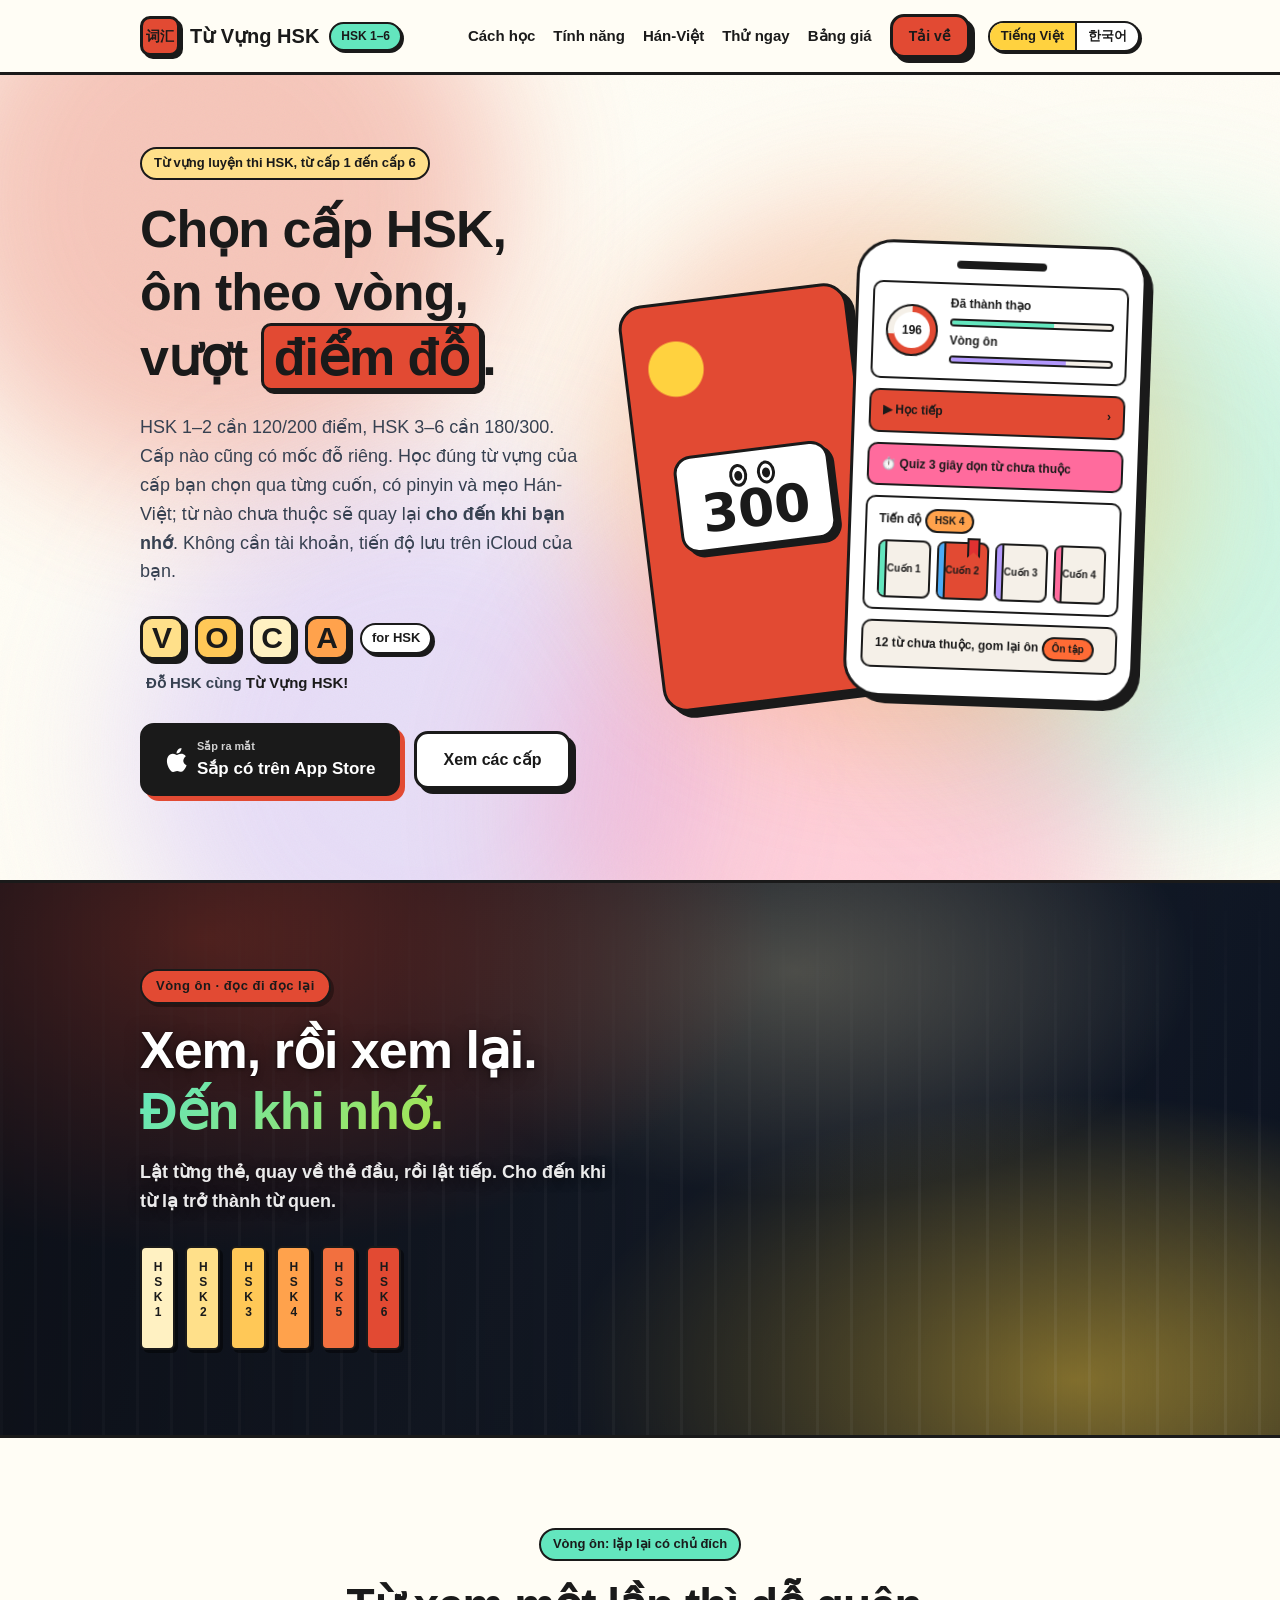
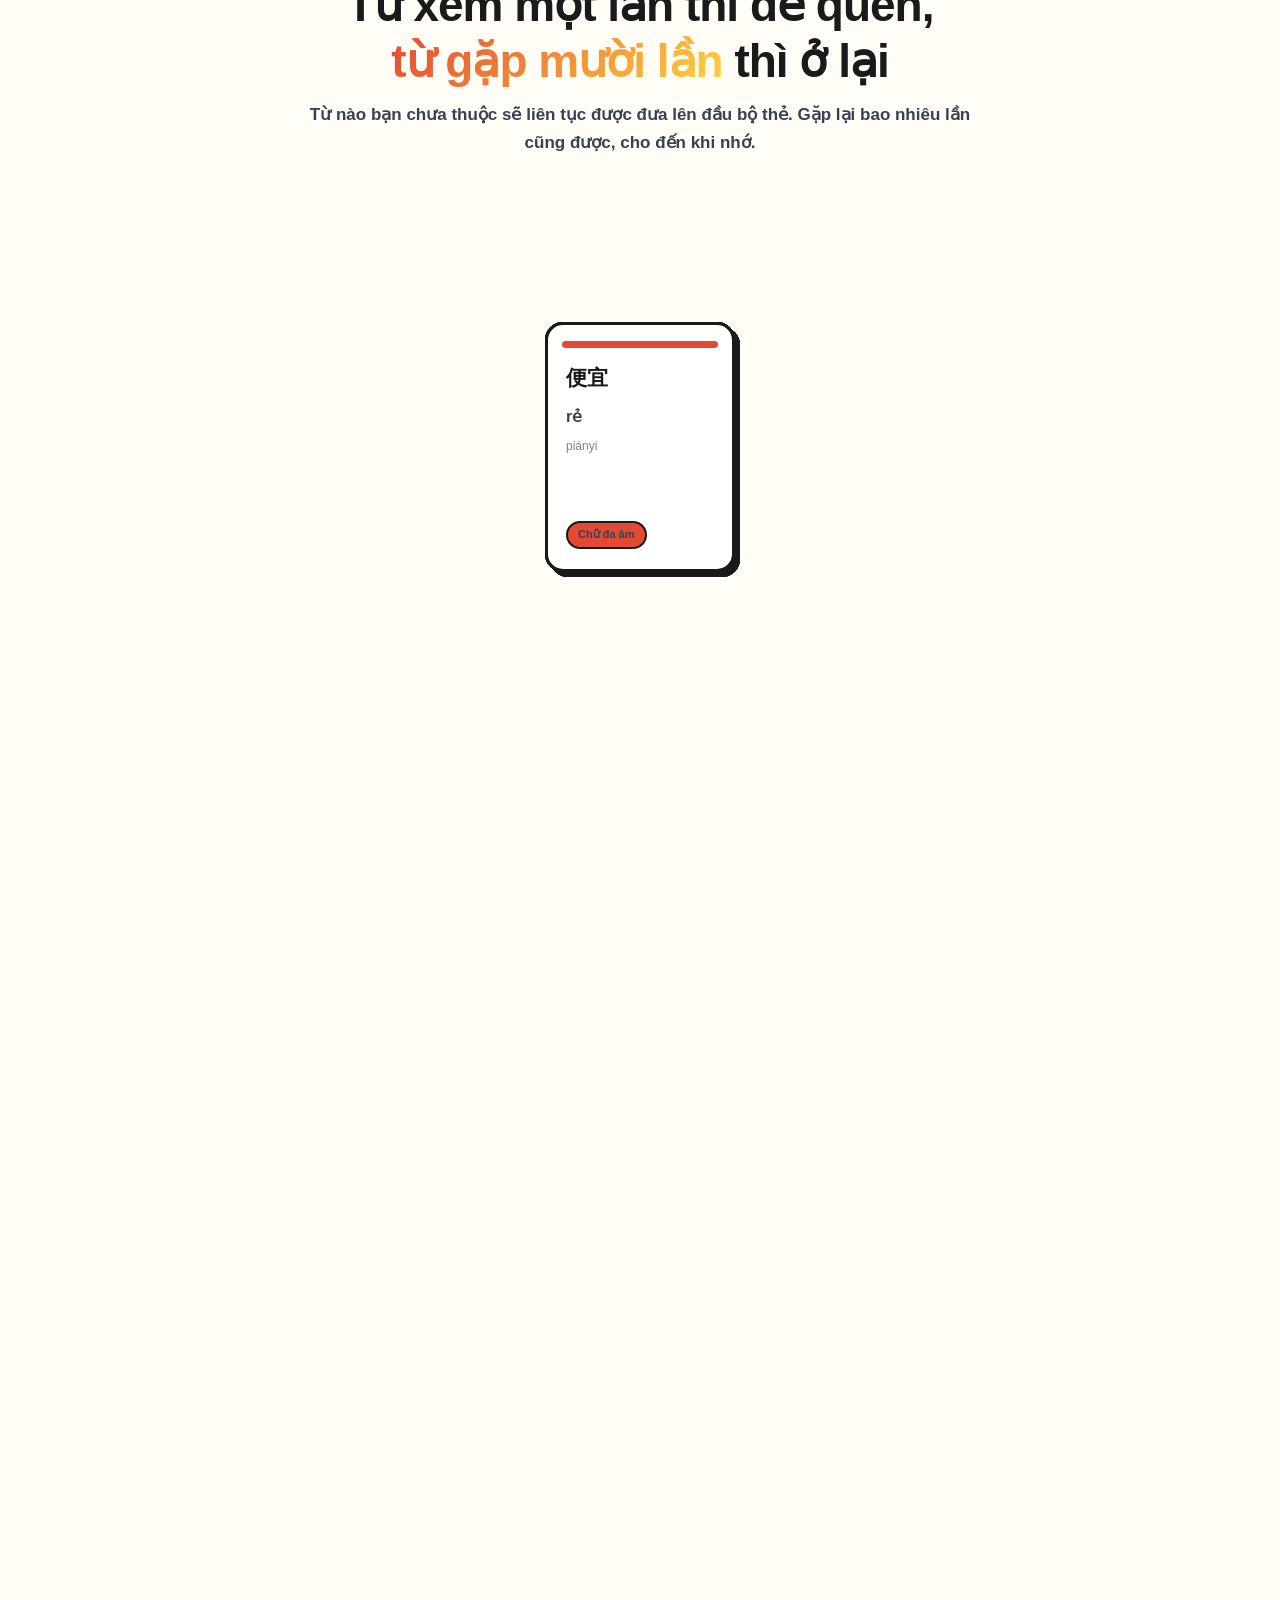
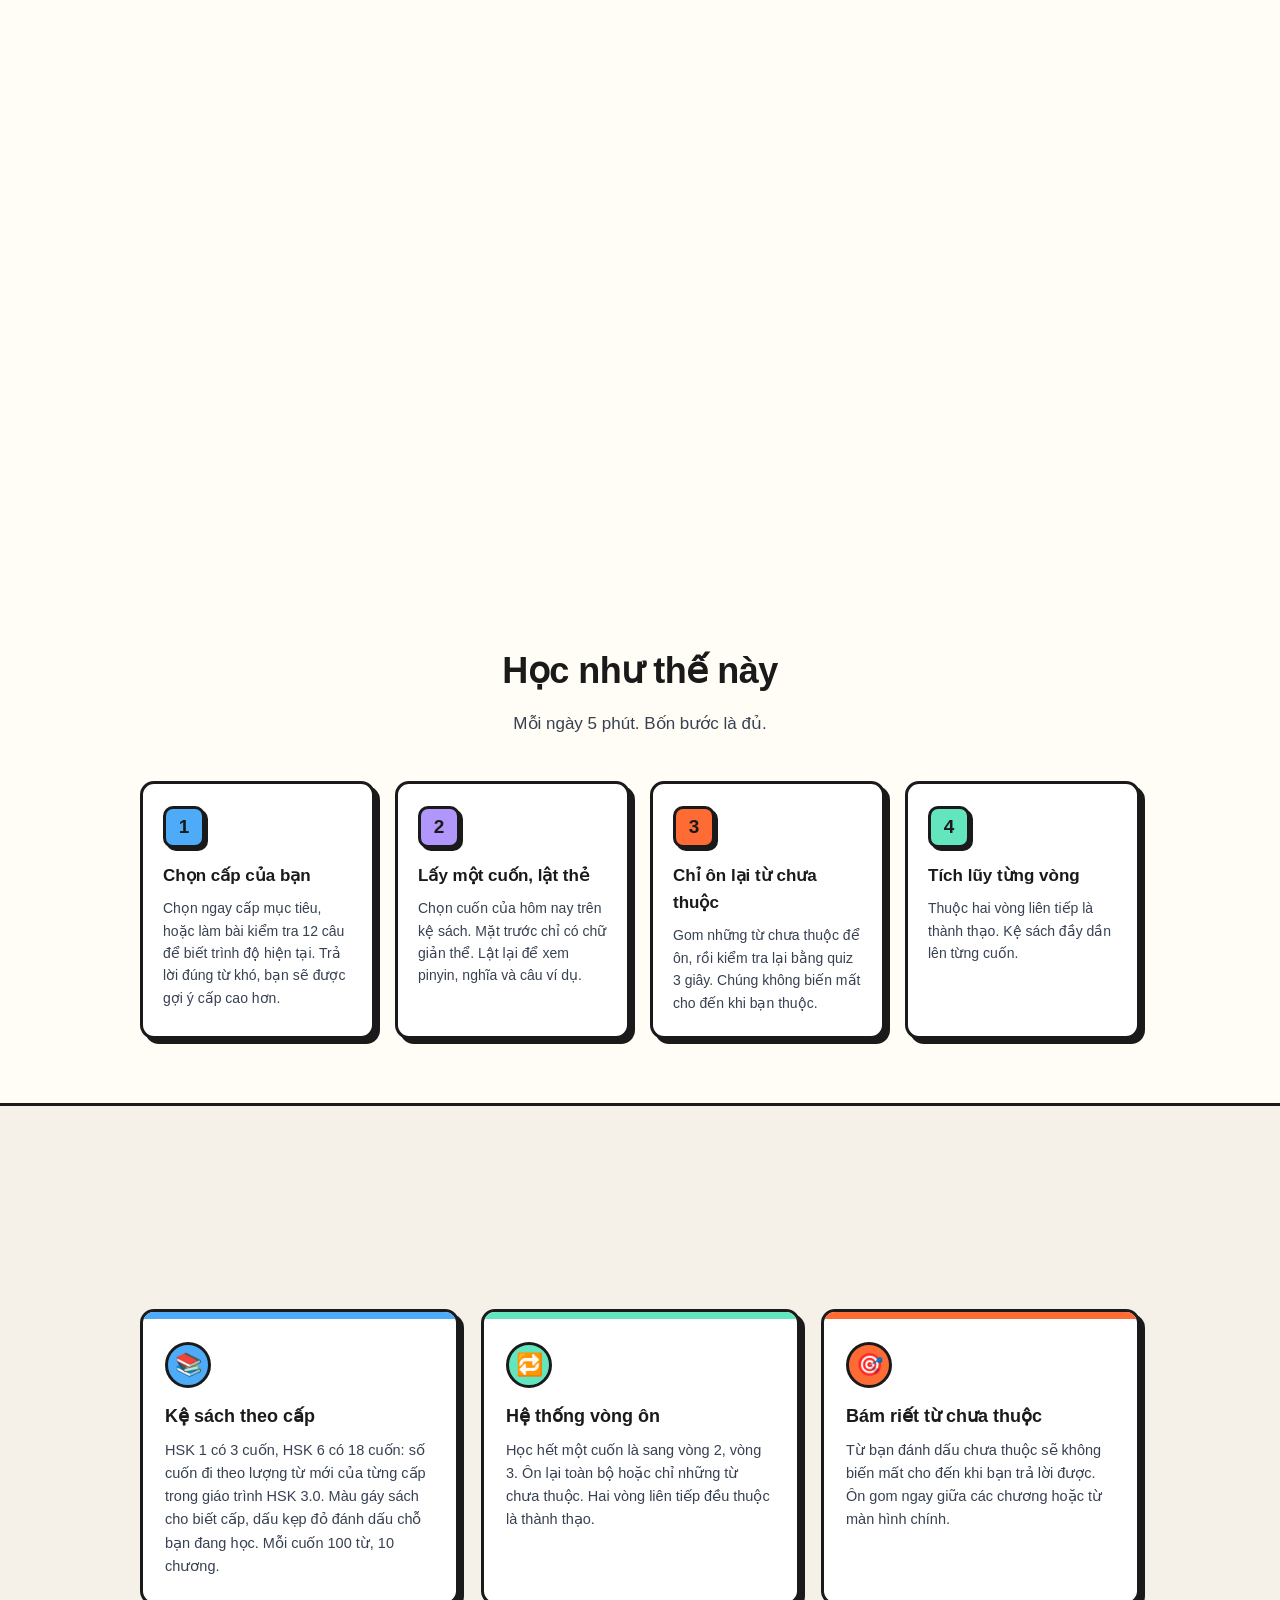
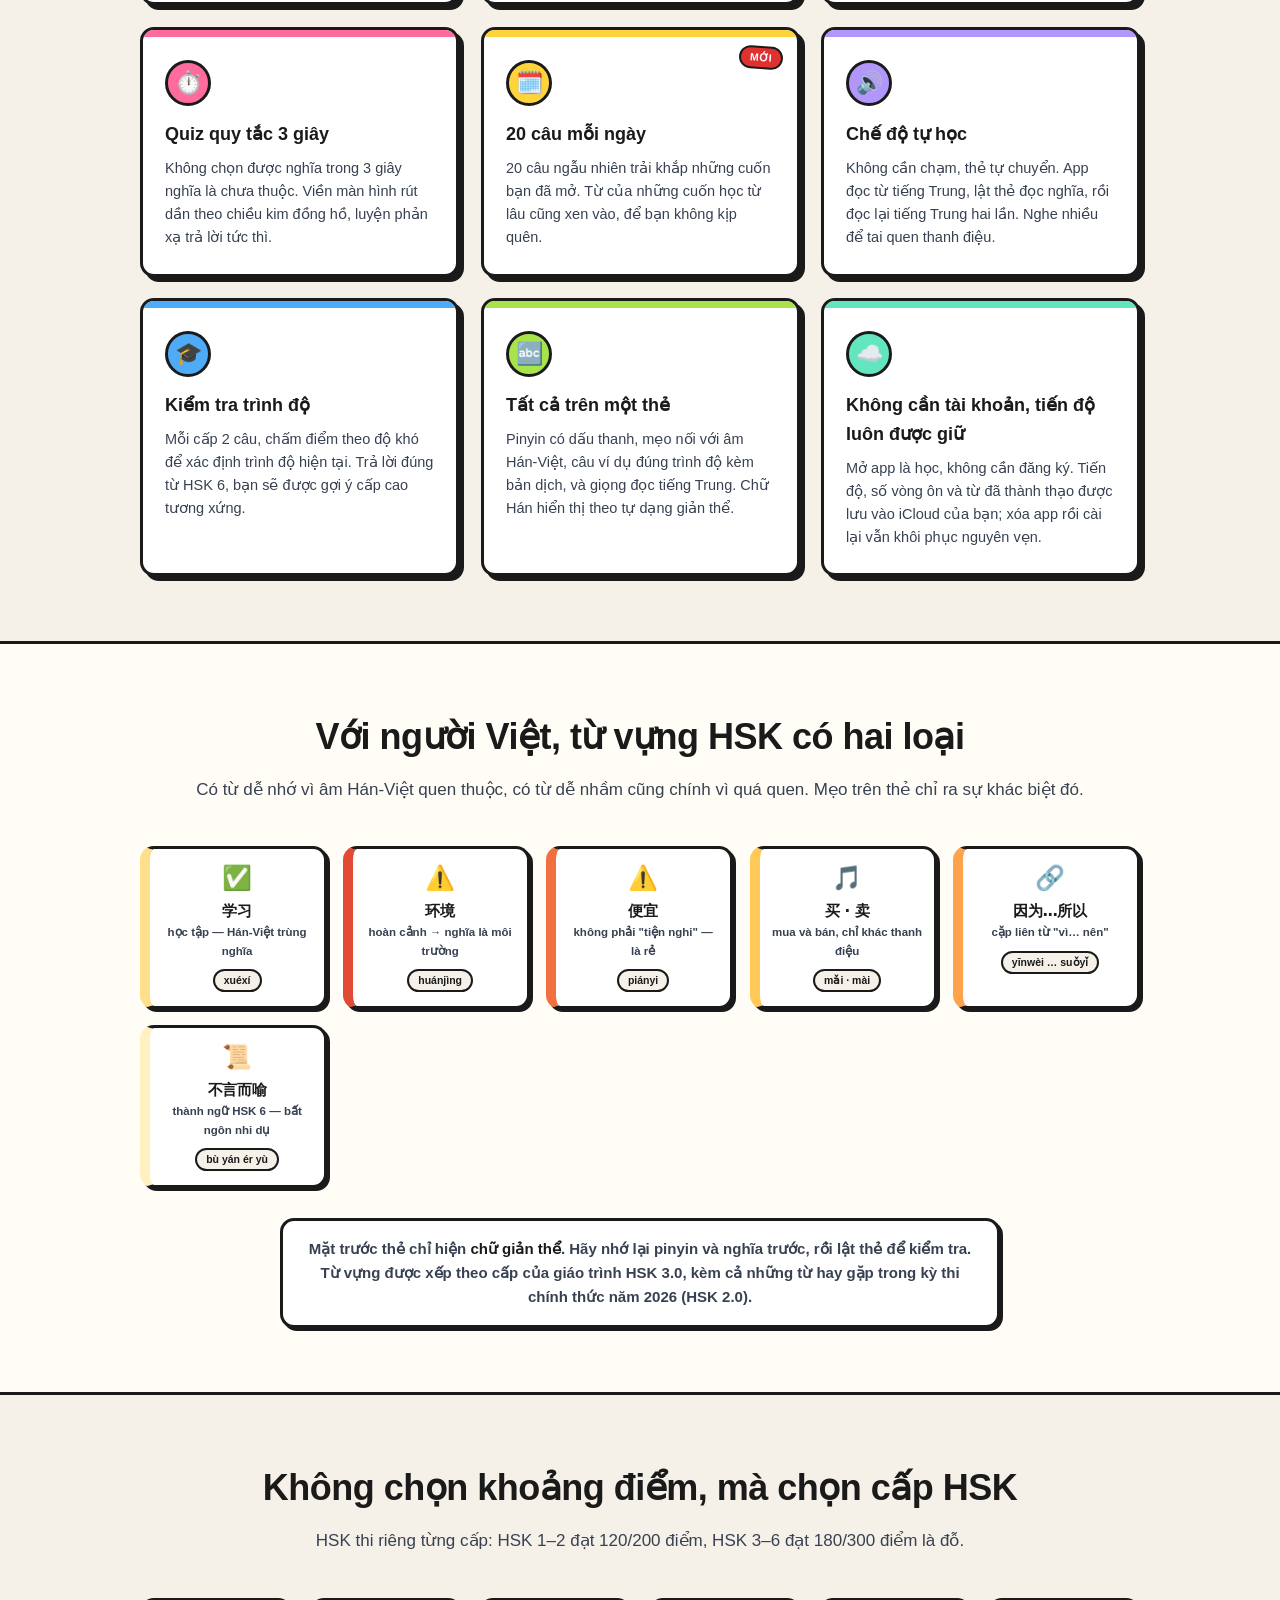
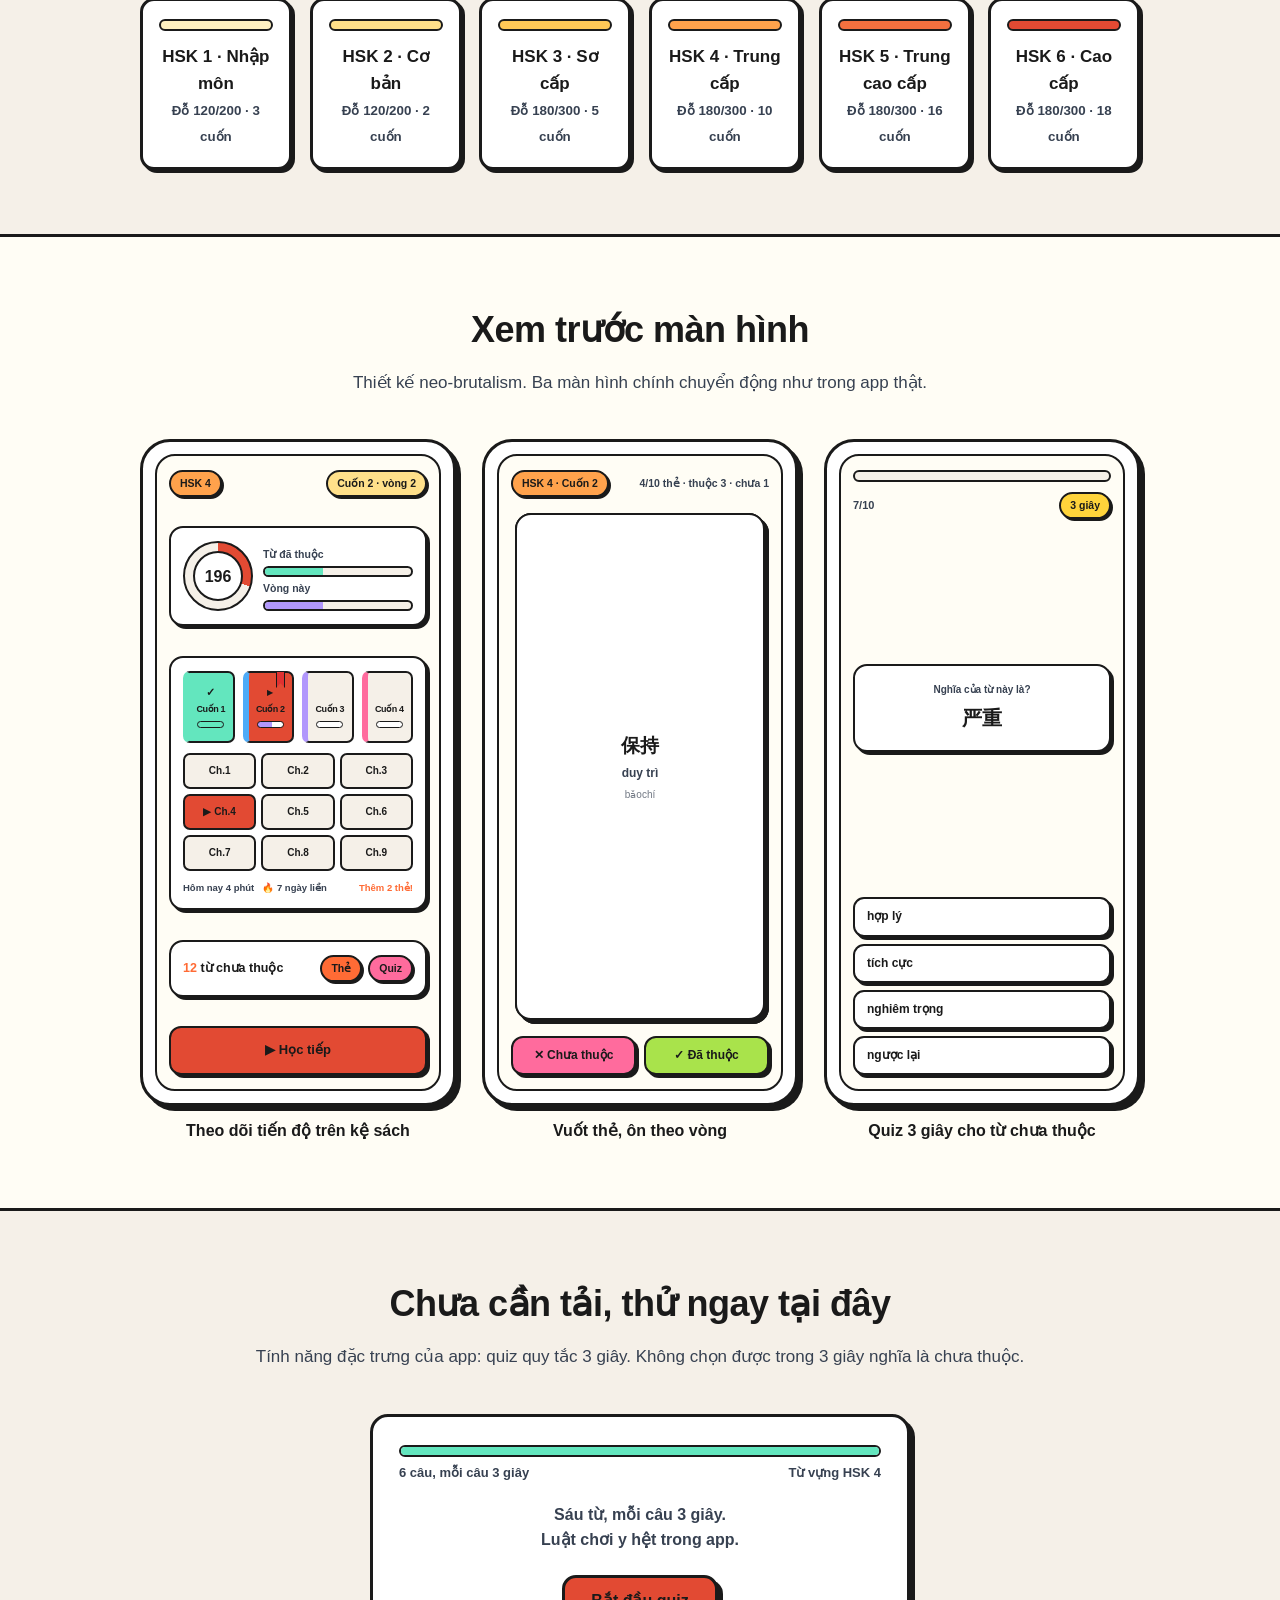
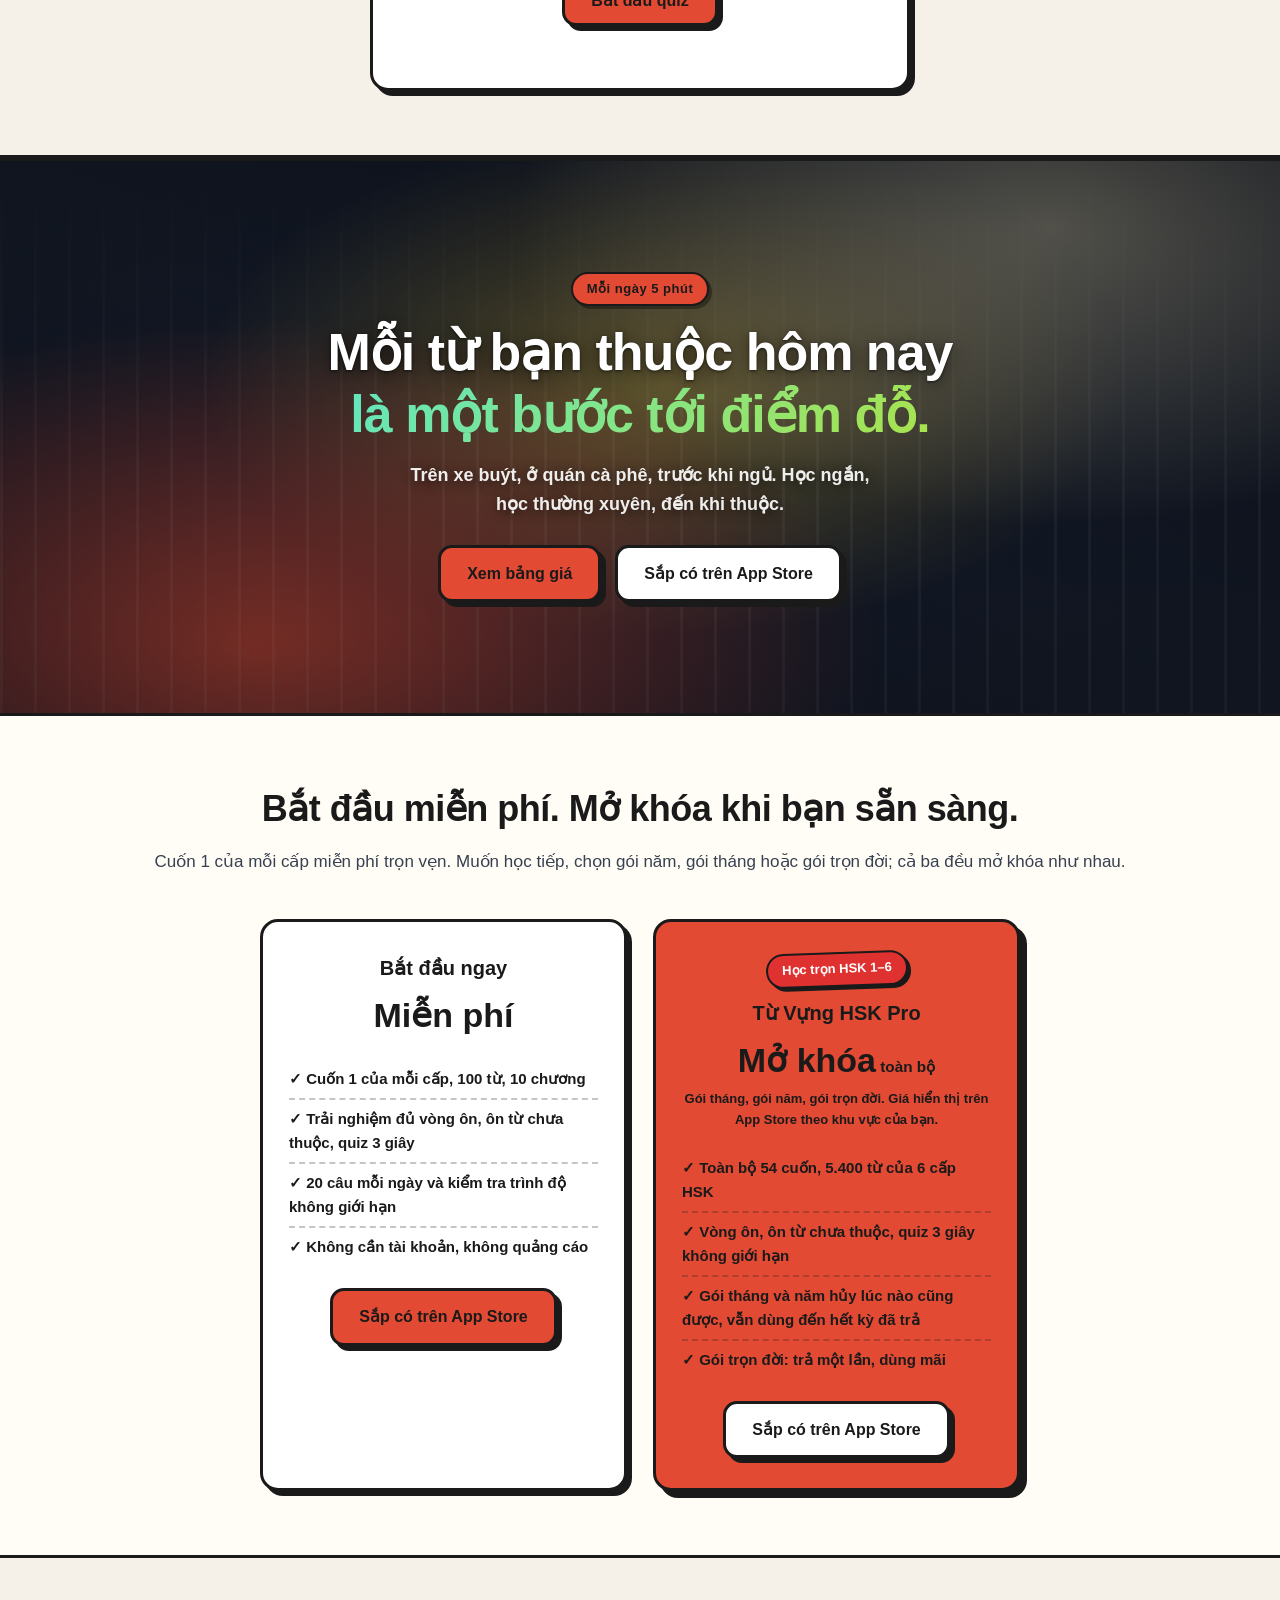
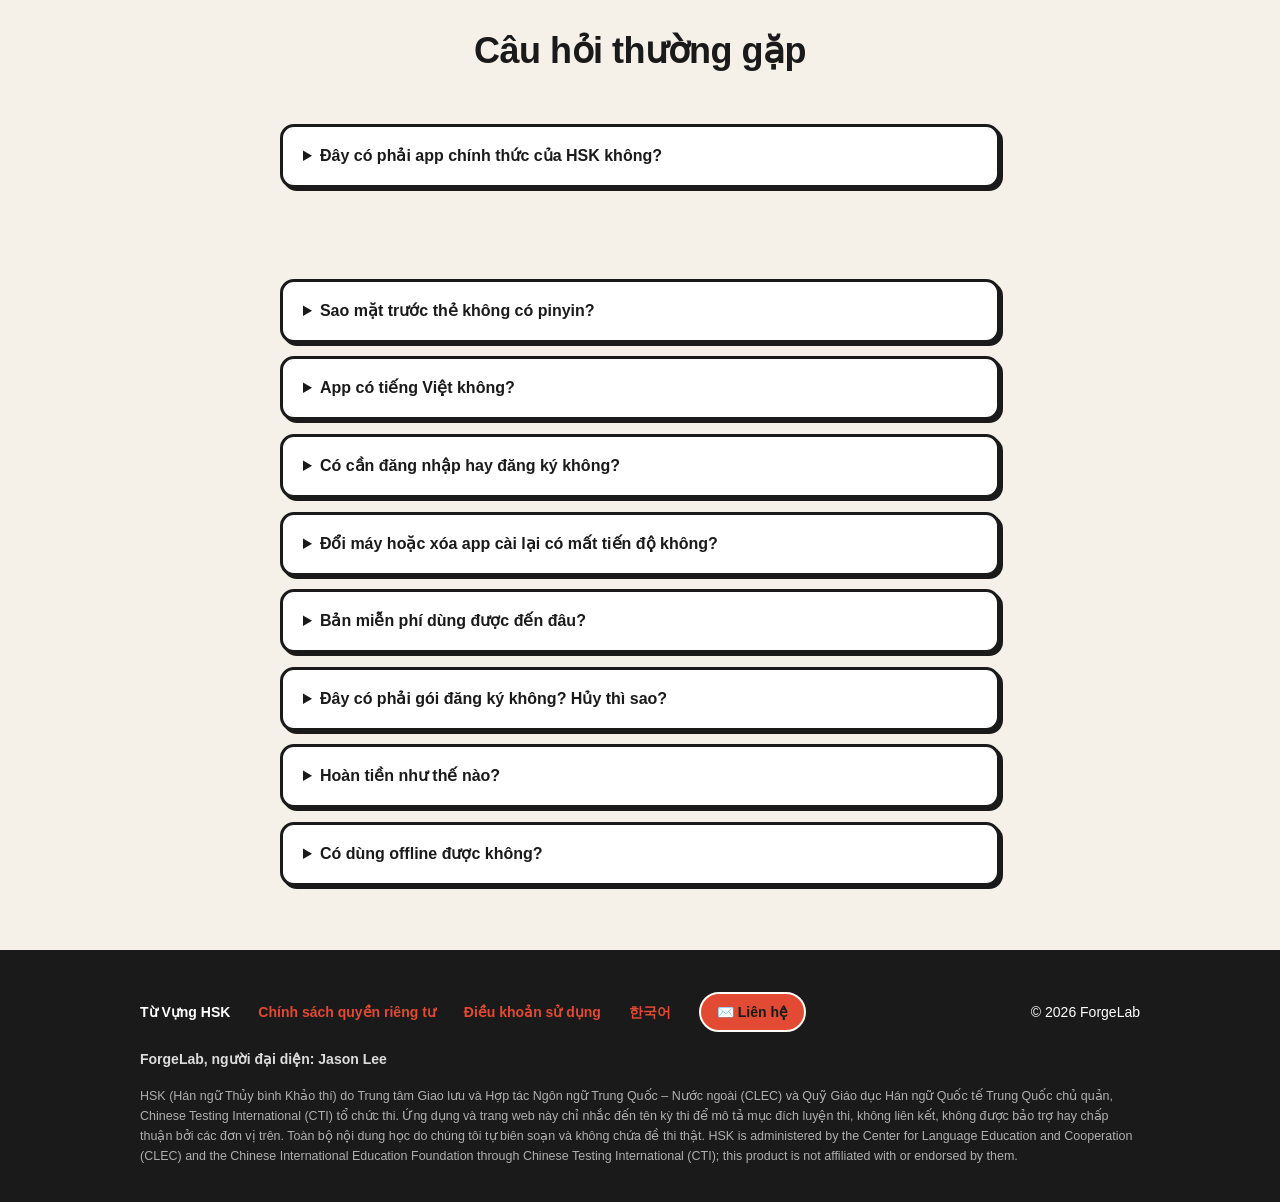
==== commit 546df402: "Site: Vietnamese-first Từ Vựng HSK home, Korean page under /ko, vi/ko/en policies, HSK terms, phone " ====
--- a/docs/index.html
+++ b/docs/index.html
@@ -1,15 +1,19 @@
 <!DOCTYPE html>
-<html lang="ko">
+<html lang="vi">
 <head>
 <meta charset="UTF-8" />
 <meta name="viewport" content="width=device-width, initial-scale=1.0" />
-<title>Sanbai 삼백, 회독으로 끝내는 HSK 단어</title>
-<meta name="description" content="Sanbai(삼백)는 HSK(한어수평고시) 대비 단어 앱입니다. 1급부터 6급까지 급수를 고르고, 간체·병음·한국 한자어 TIP으로 모르는 단어만 외울 때까지 회독. 로그인 없이, 기록은 iCloud로." />
-<meta property="og:title" content="Sanbai 삼백, 회독으로 끝내는 HSK 단어" />
-<meta property="og:description" content="HSK 1–6급 급수별 단어 앱. 합격선까지 모르는 단어만 외울 때까지 회독." />
+<title>Từ Vựng HSK – Học từ vựng HSK 1–6 theo vòng ôn, nhớ đến khi thuộc</title>
+<meta name="description" content="Từ Vựng HSK là ứng dụng học từ vựng luyện thi HSK 1–6 theo giáo trình HSK 3.0. Chọn cấp, lật thẻ, từ nào chưa thuộc sẽ quay lại mỗi vòng ôn cho đến khi bạn nhớ. Có pinyin, mẹo Hán-Việt, không cần tài khoản, tiến độ lưu trên iCloud." />
+<meta property="og:title" content="Từ Vựng HSK – Ôn theo vòng, vượt điểm đỗ HSK 1–6" />
+<meta property="og:description" content="Ứng dụng từ vựng HSK 1–6. Từ nào chưa thuộc sẽ quay lại mỗi vòng ôn cho đến khi bạn nhớ, kèm mẹo Hán-Việt." />
 <meta property="og:type" content="website" />
+<meta property="og:locale" content="vi_VN" />
 <meta property="og:url" content="https://jsonpassion.github.io/C300/" />
 <link rel="canonical" href="https://jsonpassion.github.io/C300/" />
+<link rel="alternate" hreflang="vi" href="https://jsonpassion.github.io/C300/" />
+<link rel="alternate" hreflang="ko" href="https://jsonpassion.github.io/C300/ko/" />
+<link rel="alternate" hreflang="x-default" href="https://jsonpassion.github.io/C300/" />
 <link rel="icon" href="data:image/svg+xml,%3Csvg xmlns='http://www.w3.org/2000/svg' viewBox='0 0 64 64'%3E%3Crect x='4' y='4' width='56' height='56' rx='12' fill='%23E24A33' stroke='%231A1A1A' stroke-width='5'/%3E%3Cpolygon points='32,14 37,27 51,27 40,36 44,50 32,41 20,50 24,36 13,27 27,27' fill='%23FFD23F' stroke='%231A1A1A' stroke-width='2'/%3E%3C/svg%3E" />
 <link rel="stylesheet" href="styles.css" />
 </head>
@@ -29,15 +33,19 @@
 <nav class="nav">
   <div class="nav-inner">
     <a class="logo" href="#">
-      <span class="logo-block">300</span> Sanbai <span class="logo-kr">삼백</span>
+      <span class="logo-block logo-block-zh" lang="zh-CN">词汇</span> Từ Vựng HSK <span class="logo-kr">HSK 1–6</span>
     </a>
     <div class="nav-links">
-      <a href="#how">학습 방법</a>
-      <a href="#features">기능</a>
-      <a href="#topics">HSK 어휘</a>
-      <a href="#demo">미리 해보기</a>
-      <a href="#pricing">가격</a>
-      <a class="nb-btn nav-cta" href="#download">다운로드</a>
+      <a href="#how">Cách học</a>
+      <a href="#features">Tính năng</a>
+      <a href="#topics">Hán-Việt</a>
+      <a href="#demo">Thử ngay</a>
+      <a href="#pricing">Bảng giá</a>
+      <a class="nb-btn nav-cta" href="#download">Tải về</a>
+    </div>
+    <div class="lang-switch" aria-label="Ngôn ngữ / 언어 선택">
+      <a href="./" lang="vi" hreflang="vi" aria-current="page"><span class="ls-full">Tiếng Việt</span><span class="ls-short">VI</span></a>
+      <a href="ko/" lang="ko" hreflang="ko"><span class="ls-full">한국어</span><span class="ls-short">KO</span></a>
     </div>
   </div>
 </nav>
@@ -45,35 +53,35 @@
 <!-- ======================= HERO ======================= -->
 <header class="hero wrap" id="download">
   <div data-reveal="up">
-    <span class="nb-tag" style="background: #FFE08A; margin-bottom: 18px;">HSK 대비 단어, 1급부터 6급까지</span>
-    <h1>급수를 고르고,<br /><span class="hl">합격선</span>까지<br />회독으로.</h1>
+    <span class="nb-tag" style="background: #FFE08A; margin-bottom: 18px;">Từ vựng luyện thi HSK, từ cấp 1 đến cấp 6</span>
+    <h1>Chọn cấp HSK,<br />ôn theo vòng,<br />vượt <span class="hl">điểm đỗ</span>.</h1>
     <p class="sub">
-      1·2급은 200점 만점에 120점, 3–6급은 300점 만점에 180점. 급수마다 합격선이 있습니다.
-      간체와 병음, 한국 한자어로 잇는 TIP으로 내 급수의 단어를 한 권씩 넘기며 모르는 것만 <strong>외울 때까지</strong> 다시 꺼내 보여줍니다.
-      로그인 없이, 기록은 iCloud로 영원히.
+      HSK 1–2 cần 120/200 điểm, HSK 3–6 cần 180/300. Cấp nào cũng có mốc đỗ riêng.
+      Học đúng từ vựng của cấp bạn chọn qua từng cuốn, có pinyin và mẹo Hán-Việt; từ nào chưa thuộc sẽ quay lại <strong>cho đến khi bạn nhớ</strong>.
+      Không cần tài khoản, tiến độ lưu trên iCloud của bạn.
     </p>
-    <div class="kr-brand" aria-label="VOCA for HSK, 합격선을 향해 삼백">
+    <div class="kr-brand" aria-label="VOCA for HSK, Từ Vựng HSK">
       <span class="kk" style="background: #FFE08A;">V</span>
       <span class="kk" style="background: #FFC857;">O</span>
       <span class="kk" style="background: #FFF1C2;">C</span>
       <span class="kk" style="background: #FFA24C;">A</span>
       <span class="kk-for">for HSK</span>
-      <span class="kr-brand-label">합격선을 향해, <strong>삼백!</strong></span>
+      <span class="kr-brand-label">Đỗ HSK cùng <strong>Từ Vựng HSK!</strong></span>
     </div>
     <div class="hero-ctas">
-      <span class="store-badge soon" aria-label="App Store 출시 준비 중">
+      <span class="store-badge soon" aria-label="Sắp có trên App Store">
         <svg width="22" height="26" viewBox="0 0 22 26" fill="currentColor" aria-hidden="true"><path d="M18.3 13.8c0-3 2.5-4.5 2.6-4.6-1.4-2.1-3.6-2.4-4.4-2.4-1.9-.2-3.7 1.1-4.6 1.1-1 0-2.4-1.1-4-1.1-2 0-3.9 1.2-5 3-2.1 3.7-.5 9.1 1.5 12.1 1 1.5 2.2 3.1 3.8 3 1.5-.1 2.1-1 4-1s2.4 1 4 .9c1.7 0 2.7-1.5 3.7-3 1.2-1.7 1.6-3.4 1.7-3.5-.1 0-3.2-1.2-3.3-4.5zM15.2 4.8c.8-1 1.4-2.4 1.2-3.8-1.2.1-2.7.8-3.5 1.8-.8.9-1.5 2.3-1.3 3.7 1.4.1 2.8-.7 3.6-1.7z"/></svg>
-        <span><small>곧 만나요</small><span class="big">App Store 준비 중</span></span>
+        <span><small>Sắp ra mắt</small><span class="big">Sắp có trên App Store</span></span>
       </span>
-      <a class="nb-btn secondary" href="#levels">급수 보기</a>
-    </div>
-  </div>
-
-  <!-- CSS-drawn app preview (출시 스크린샷 교체 전 임시 목업) -->
+      <a class="nb-btn secondary" href="#levels">Xem các cấp</a>
+    </div>
+  </div>
+
+  <!-- CSS-drawn app preview (placeholder until release screenshots) -->
   <div class="hero-visual" data-reveal="zoom">
   <div class="glow" aria-hidden="true"></div>
   <div class="reel reel-slot" aria-hidden="true">
-    <!-- 온보딩 영상 자리: assets/video/onboarding-loop.mp4 가 생기면 <video> 로 교체 -->
+    <!-- Footage slot: swap for <video> once assets/video/onboarding-loop.mp4 exists -->
     <div class="slot-card"><b>300</b><span class="slot-eyes"><i></i><i></i></span></div>
   </div>
   <div class="phone" aria-hidden="true">
@@ -81,43 +89,43 @@
     <div class="mock-row score">
       <div class="mock-ring"><span>196</span></div>
       <div class="mock-bars">
-        마스터 <div class="mock-bar"><i style="width:64%; background: var(--mint);"></i></div>
-        회독 진도 <div class="mock-bar"><i style="width:72%; background: var(--lavender);"></i></div>
-      </div>
-    </div>
-    <div class="mock-row mock-cta">▶ 이어서 학습하기 <span>›</span></div>
-    <div class="mock-row" style="background: var(--pink);">⏱️ 3초 퀴즈로 모름 정리</div>
+        Đã thành thạo <div class="mock-bar"><i style="width:64%; background: var(--mint);"></i></div>
+        Vòng ôn <div class="mock-bar"><i style="width:72%; background: var(--lavender);"></i></div>
+      </div>
+    </div>
+    <div class="mock-row mock-cta">▶ Học tiếp <span>›</span></div>
+    <div class="mock-row" style="background: var(--pink);">⏱️ Quiz 3 giây dọn từ chưa thuộc</div>
     <div class="mock-row">
-      학습 진도 <span class="mock-chip" style="background: #FFA24C;">4급</span>
+      Tiến độ <span class="mock-chip" style="background: #FFA24C;">HSK 4</span>
       <div class="mock-books" style="margin-top:8px;">
-        <div class="mock-book">1권</div>
-        <div class="mock-book reading b2">2권</div>
-        <div class="mock-book b3">3권</div>
-        <div class="mock-book b4">4권</div>
-      </div>
-    </div>
-    <div class="mock-row" style="background: var(--surface);">모름 단어 12개, 모아서 정리 <span class="mock-chip" style="background: var(--coral);">복습</span></div>
+        <div class="mock-book">Cuốn 1</div>
+        <div class="mock-book reading b2">Cuốn 2</div>
+        <div class="mock-book b3">Cuốn 3</div>
+        <div class="mock-book b4">Cuốn 4</div>
+      </div>
+    </div>
+    <div class="mock-row" style="background: var(--surface);">12 từ chưa thuộc, gom lại ôn <span class="mock-chip" style="background: var(--coral);">Ôn tập</span></div>
   </div>
   </div>
 </header>
 
 <!-- ======================= STATEMENT BAND 1 ======================= -->
-<section class="cinema" id="film" aria-label="회독 브랜드 필름">
-  <!-- 가로 필름 자리: assets/video/hero-fan.mp4 가 생기면 <video> 로 교체 -->
+<section class="cinema" id="film" aria-label="Phim giới thiệu vòng ôn">
+  <!-- Wide film slot: swap for <video> once assets/video/hero-fan.mp4 exists -->
   <div class="cinema-art" aria-hidden="true"></div>
   <div class="scrim"></div>
   <div class="cinema-inner">
     <div class="cinema-copy">
-      <span class="kicker">회독 (回讀) · 돌려 읽기</span>
-      <h2>보고, 또 보고.<br /><span class="film-hl">남을 때까지.</span></h2>
-      <p>한 장씩 넘기고, 처음으로 돌아가 다시 넘깁니다. 모르는 단어가 익숙해질 때까지.</p>
+      <span class="kicker">Vòng ôn · đọc đi đọc lại</span>
+      <h2>Xem, rồi xem lại.<br /><span class="film-hl">Đến khi nhớ.</span></h2>
+      <p>Lật từng thẻ, quay về thẻ đầu, rồi lật tiếp. Cho đến khi từ lạ trở thành từ quen.</p>
       <div class="spines" aria-hidden="true">
-        <span class="spine" style="background: #FFF1C2;">1급</span>
-        <span class="spine" style="background: #FFE08A;">2급</span>
-        <span class="spine" style="background: #FFC857;">3급</span>
-        <span class="spine" style="background: #FFA24C;">4급</span>
-        <span class="spine" style="background: #F2703F;">5급</span>
-        <span class="spine" style="background: #E24A33;">6급</span>
+        <span class="spine" style="background: #FFF1C2;">HSK1</span>
+        <span class="spine" style="background: #FFE08A;">HSK2</span>
+        <span class="spine" style="background: #FFC857;">HSK3</span>
+        <span class="spine" style="background: #FFA24C;">HSK4</span>
+        <span class="spine" style="background: #F2703F;">HSK5</span>
+        <span class="spine" style="background: #E24A33;">HSK6</span>
       </div>
     </div>
   </div>
@@ -127,41 +135,41 @@
 <section class="fan" id="story">
   <div class="fan-inner">
     <div class="fan-copy">
-      <span class="nb-tag" style="background: var(--mint);">회독 (回讀), 돌려 읽기</span>
-      <h2>한 번 본 단어는 잊혀도,<br /><em>열 번 본 단어</em>는 남습니다</h2>
-      <p>모르는 단어를 덱 맨 위로 계속 끌어올립니다. 알 때까지, 몇 번이고.</p>
+      <span class="nb-tag" style="background: var(--mint);">Vòng ôn: lặp lại có chủ đích</span>
+      <h2>Từ xem một lần thì dễ quên,<br /><em>từ gặp mười lần</em> thì ở lại</h2>
+      <p>Từ nào bạn chưa thuộc sẽ liên tục được đưa lên đầu bộ thẻ. Gặp lại bao nhiêu lần cũng được, cho đến khi nhớ.</p>
     </div>
     <div class="fan-stage">
       <div class="fan-deck" id="fanDeck">
         <article class="fan-card" style="--a:-26deg; --x:-340px; --y:34px;">
           <div class="fc-strip" style="background: #FFF1C2;"></div>
-          <b lang="zh-CN">环境</b><span>환경</span><i>huánjìng</i>
-          <span class="fc-badge" style="background: #FFF1C2;">한자어 같음</span>
+          <b lang="zh-CN">学习</b><span>học tập</span><i>xuéxí</i>
+          <span class="fc-badge" style="background: #FFF1C2;">Hán-Việt trùng nghĩa</span>
         </article>
         <article class="fan-card" style="--a:-15deg; --x:-196px; --y:8px;">
           <div class="fc-strip" style="background: #FFE08A;"></div>
-          <b lang="zh-CN">需要</b><span>필요하다</span><i>xūyào</i>
-          <span class="fc-badge" style="background: #FFE08A;">뜻이 다른 한자어</span>
+          <b lang="zh-CN">环境</b><span>môi trường</span><i>huánjìng</i>
+          <span class="fc-badge" style="background: #FFE08A;">Hán-Việt lệch nghĩa</span>
         </article>
         <article class="fan-card" style="--a:-5deg; --x:-66px; --y:-6px;">
           <div class="fc-strip" style="background: #FFC857;"></div>
-          <b lang="zh-CN">否则</b><span>그렇지 않으면</span><i>fǒuzé</i>
-          <span class="fc-badge" style="background: #FFC857;">접속어</span>
+          <b lang="zh-CN">否则</b><span>nếu không thì</span><i>fǒuzé</i>
+          <span class="fc-badge" style="background: #FFC857;">Liên từ</span>
         </article>
         <article class="fan-card" style="--a:5deg; --x:66px; --y:-6px;">
           <div class="fc-strip" style="background: #FFA24C;"></div>
-          <b lang="zh-CN">采取</b><span>채택하다</span><i>cǎiqǔ</i>
-          <span class="fc-badge" style="background: #FFA24C;">서면어</span>
+          <b lang="zh-CN">采取</b><span>áp dụng</span><i>cǎiqǔ</i>
+          <span class="fc-badge" style="background: #FFA24C;">Văn viết</span>
         </article>
         <article class="fan-card" style="--a:15deg; --x:196px; --y:8px;">
           <div class="fc-strip" style="background: #F2703F;"></div>
-          <b lang="zh-CN">截然不同</b><span>완전히 다르다</span><i>jiérán bùtóng</i>
-          <span class="fc-badge" style="background: #F2703F;">성어</span>
+          <b lang="zh-CN">截然不同</b><span>khác hẳn nhau</span><i>jiérán bùtóng</i>
+          <span class="fc-badge" style="background: #F2703F;">Thành ngữ</span>
         </article>
         <article class="fan-card" style="--a:26deg; --x:340px; --y:34px;">
           <div class="fc-strip" style="background: #E24A33;"></div>
-          <b lang="zh-CN">便宜</b><span>싸다</span><i>piányi</i>
-          <span class="fc-badge" style="background: #E24A33;">다음자</span>
+          <b lang="zh-CN">便宜</b><span>rẻ</span><i>piányi</i>
+          <span class="fc-badge" style="background: #E24A33;">Chữ đa âm</span>
         </article>
       </div>
     </div>
@@ -172,29 +180,29 @@
 <section id="how">
   <div class="wrap">
     <div class="sec-head">
-      <h2>이렇게 학습해요</h2>
-      <p>하루 5분. 네 단계면 충분합니다.</p>
+      <h2>Học như thế này</h2>
+      <p>Mỗi ngày 5 phút. Bốn bước là đủ.</p>
     </div>
     <div class="steps">
       <div class="step">
         <div class="step-num" style="background: var(--blue);">1</div>
-        <h3>급수를 고르세요</h3>
-        <p>목표 급수를 바로 고르거나, 12문항 테스트로 지금 내 급수를 확인하세요. 어려운 단어를 맞히면 그만큼 높은 급수로.</p>
+        <h3>Chọn cấp của bạn</h3>
+        <p>Chọn ngay cấp mục tiêu, hoặc làm bài kiểm tra 12 câu để biết trình độ hiện tại. Trả lời đúng từ khó, bạn sẽ được gợi ý cấp cao hơn.</p>
       </div>
       <div class="step">
         <div class="step-num" style="background: var(--lavender);">2</div>
-        <h3>한 권을 꺼내 넘기세요</h3>
-        <p>오늘 볼 한 권을 책장에서 꺼냅니다. 앞면은 간체만. 뒤집으면 병음과 뜻, 예문이 나옵니다.</p>
+        <h3>Lấy một cuốn, lật thẻ</h3>
+        <p>Chọn cuốn của hôm nay trên kệ sách. Mặt trước chỉ có chữ giản thể. Lật lại để xem pinyin, nghĩa và câu ví dụ.</p>
       </div>
       <div class="step">
         <div class="step-num" style="background: var(--coral);">3</div>
-        <h3>모르는 것만 다시</h3>
-        <p>모름 단어를 모아서 복습하고, 3초 퀴즈로 확인하세요. 외울 때까지 사라지지 않습니다.</p>
+        <h3>Chỉ ôn lại từ chưa thuộc</h3>
+        <p>Gom những từ chưa thuộc để ôn, rồi kiểm tra lại bằng quiz 3 giây. Chúng không biến mất cho đến khi bạn thuộc.</p>
       </div>
       <div class="step">
         <div class="step-num" style="background: var(--mint);">4</div>
-        <h3>회독을 쌓으세요</h3>
-        <p>연속 두 번 알면 마스터. 책장이 한 권씩 채워집니다.</p>
+        <h3>Tích lũy từng vòng</h3>
+        <p>Thuộc hai vòng liên tiếp là thành thạo. Kệ sách đầy dần lên từng cuốn.</p>
       </div>
     </div>
   </div>
@@ -204,87 +212,87 @@
 <section id="features" class="alt">
   <div class="wrap">
     <div class="sec-head">
-      <h2>단어장 앱이 아니라, <u>급수별 회독 책장</u>입니다</h2>
-      <p>암기는 재능이 아니라 반복 설계와 묶음 설계의 문제라고 믿습니다.</p>
+      <h2>Không chỉ là app từ vựng, mà là <u>kệ sách ôn theo từng cấp</u></h2>
+      <p>Chúng tôi tin rằng nhớ từ không phải chuyện năng khiếu, mà là chuyện lặp lại đúng cách và chia bài đúng cỡ.</p>
     </div>
     <div class="grid">
       <div class="feature">
         <div class="strip" style="background: var(--blue);"></div>
         <div class="icon" style="background: var(--blue);">📚</div>
-        <h3>급수별 책장</h3>
-        <p>1급은 3권, 6급은 18권. HSK 3.0 요강의 급수별 신규 단어만큼 권 수가 다릅니다. 책등 색으로 급수를, 빨간 책갈피로 현재 위치를 표시. 한 권은 100단어, 10챕터.</p>
+        <h3>Kệ sách theo cấp</h3>
+        <p>HSK 1 có 3 cuốn, HSK 6 có 18 cuốn: số cuốn đi theo lượng từ mới của từng cấp trong giáo trình HSK 3.0. Màu gáy sách cho biết cấp, dấu kẹp đỏ đánh dấu chỗ bạn đang học. Mỗi cuốn 100 từ, 10 chương.</p>
       </div>
       <div class="feature">
         <div class="strip" style="background: var(--mint);"></div>
         <div class="icon" style="background: var(--mint);">🔁</div>
-        <h3>회독 시스템</h3>
-        <p>한 권을 끝내면 2회독, 3회독. 전체 다시 또는 모름만 골라 도는 회독 루프. 연속 2회독 "알아요"면 마스터.</p>
+        <h3>Hệ thống vòng ôn</h3>
+        <p>Học hết một cuốn là sang vòng 2, vòng 3. Ôn lại toàn bộ hoặc chỉ những từ chưa thuộc. Hai vòng liên tiếp đều thuộc là thành thạo.</p>
       </div>
       <div class="feature">
         <div class="strip" style="background: var(--coral);"></div>
         <div class="icon" style="background: var(--coral);">🎯</div>
-        <h3>모름 단어 집요 반복</h3>
-        <p>모른다고 한 단어는 "알아요"를 받아낼 때까지 절대 사라지지 않습니다. 챕터 사이, 메인 화면 어디서든 모아서 정리.</p>
+        <h3>Bám riết từ chưa thuộc</h3>
+        <p>Từ bạn đánh dấu chưa thuộc sẽ không biến mất cho đến khi bạn trả lời được. Ôn gom ngay giữa các chương hoặc từ màn hình chính.</p>
       </div>
       <div class="feature">
         <div class="strip" style="background: var(--pink);"></div>
         <div class="icon" style="background: var(--pink);">⏱️</div>
-        <h3>3초 룰 퀴즈</h3>
-        <p>3초 안에 뜻을 못 고르면 모르는 겁니다. 화면 테두리가 시계방향으로 사라지는 카운트다운과 함께 즉답 반사신경을 단련.</p>
-      </div>
-      <div class="feature">
-        <span class="new-flag">NEW</span>
+        <h3>Quiz quy tắc 3 giây</h3>
+        <p>Không chọn được nghĩa trong 3 giây nghĩa là chưa thuộc. Viền màn hình rút dần theo chiều kim đồng hồ, luyện phản xạ trả lời tức thì.</p>
+      </div>
+      <div class="feature">
+        <span class="new-flag">MỚI</span>
         <div class="strip" style="background: var(--yellow);"></div>
         <div class="icon" style="background: var(--yellow);">🗓️</div>
-        <h3>오늘의 20문제</h3>
-        <p>하루 한 번, 지금까지 열어 둔 전 범위에서 무작위 20문제. 오래전에 외운 권이 슬쩍 섞여 나와 잊을 틈을 주지 않습니다.</p>
+        <h3>20 câu mỗi ngày</h3>
+        <p>20 câu ngẫu nhiên trải khắp những cuốn bạn đã mở. Từ của những cuốn học từ lâu cũng xen vào, để bạn không kịp quên.</p>
       </div>
       <div class="feature">
         <div class="strip" style="background: var(--lavender);"></div>
         <div class="icon" style="background: var(--lavender);">🔊</div>
-        <h3>자동 학습 모드</h3>
-        <p>손대지 않아도 카드가 넘어갑니다. 중국어를 읽고, 뒤집어 뜻을 읽고, 다시 중국어로 두 번. 성조를 귀로 익힙니다.</p>
+        <h3>Chế độ tự học</h3>
+        <p>Không cần chạm, thẻ tự chuyển. App đọc từ tiếng Trung, lật thẻ đọc nghĩa, rồi đọc lại tiếng Trung hai lần. Nghe nhiều để tai quen thanh điệu.</p>
       </div>
       <div class="feature">
         <div class="strip" style="background: var(--blue);"></div>
         <div class="icon" style="background: var(--blue);">🎓</div>
-        <h3>급수 테스트</h3>
-        <p>급수마다 2문항, 난이도 가중 배점으로 지금 내 급수를 판정. 6급 단어를 맞히면 그만큼 높은 급수를 추천합니다.</p>
+        <h3>Kiểm tra trình độ</h3>
+        <p>Mỗi cấp 2 câu, chấm điểm theo độ khó để xác định trình độ hiện tại. Trả lời đúng từ HSK 6, bạn sẽ được gợi ý cấp cao tương xứng.</p>
       </div>
       <div class="feature">
         <div class="strip" style="background: var(--lime);"></div>
         <div class="icon" style="background: var(--lime);">🔤</div>
-        <h3>카드 한 장에 전부</h3>
-        <p>성조 부호 병음, 한국 한자어로 잇는 TIP, 급수 수준 예문과 번역, 그리고 중국어 TTS까지. 한자는 간체 글자꼴로 보여 줍니다.</p>
+        <h3>Tất cả trên một thẻ</h3>
+        <p>Pinyin có dấu thanh, mẹo nối với âm Hán-Việt, câu ví dụ đúng trình độ kèm bản dịch, và giọng đọc tiếng Trung. Chữ Hán hiển thị theo tự dạng giản thể.</p>
       </div>
       <div class="feature">
         <div class="strip" style="background: var(--mint);"></div>
         <div class="icon" style="background: var(--mint);">☁️</div>
-        <h3>로그인 없음, 기록은 영원히</h3>
-        <p>회원가입 없이 시작. 진도와 회독, 마스터 기록은 내 iCloud에 저장되어 앱을 지웠다 깔아도 그대로 복원됩니다.</p>
-      </div>
-    </div>
-  </div>
-</section>
-
-<!-- ======================= TOPIC SHELF ======================= -->
+        <h3>Không cần tài khoản, tiến độ luôn được giữ</h3>
+        <p>Mở app là học, không cần đăng ký. Tiến độ, số vòng ôn và từ đã thành thạo được lưu vào iCloud của bạn; xóa app rồi cài lại vẫn khôi phục nguyên vẹn.</p>
+      </div>
+    </div>
+  </div>
+</section>
+
+<!-- ======================= HÁN-VIỆT SHELF ======================= -->
 <section id="topics">
   <div class="wrap">
     <div class="sec-head">
-      <h2>한국인에게 HSK 단어는 두 종류입니다</h2>
-      <p>아는 한자라서 쉬운 단어, 아는 한자라서 틀리는 단어. TIP은 그 차이를 짚습니다.</p>
+      <h2>Với người Việt, từ vựng HSK có hai loại</h2>
+      <p>Có từ dễ nhớ vì âm Hán-Việt quen thuộc, có từ dễ nhầm cũng chính vì quá quen. Mẹo trên thẻ chỉ ra sự khác biệt đó.</p>
     </div>
     <div class="topics">
-      <div class="topic" style="border-left-color: #FFE08A;"><div class="t-icon" aria-hidden="true">✅</div><h4 lang="zh-CN">环境</h4><small>환경 — 한자어 그대로</small><span class="t-count">huánjìng</span></div>
-      <div class="topic" style="border-left-color: #E24A33;"><div class="t-icon" aria-hidden="true">⚠️</div><h4 lang="zh-CN">需要</h4><small>'수요' 아님 — 필요하다</small><span class="t-count">xūyào</span></div>
-      <div class="topic" style="border-left-color: #F2703F;"><div class="t-icon" aria-hidden="true">⚠️</div><h4 lang="zh-CN">质量</h4><small>'질량' 아님 — 품질</small><span class="t-count">zhìliàng</span></div>
-      <div class="topic" style="border-left-color: #FFC857;"><div class="t-icon" aria-hidden="true">🎵</div><h4 lang="zh-CN">买 · 卖</h4><small>성조로 갈리는 사다·팔다</small><span class="t-count">mǎi · mài</span></div>
-      <div class="topic" style="border-left-color: #FFA24C;"><div class="t-icon" aria-hidden="true">🔗</div><h4 lang="zh-CN">因为…所以</h4><small>짝으로 외우는 접속어</small><span class="t-count">yīnwèi … suǒyǐ</span></div>
-      <div class="topic" style="border-left-color: #FFF1C2;"><div class="t-icon" aria-hidden="true">📜</div><h4 lang="zh-CN">不言而喻</h4><small>6급 성어</small><span class="t-count">bù yán ér yù</span></div>
+      <div class="topic" style="border-left-color: #FFE08A;"><div class="t-icon" aria-hidden="true">✅</div><h4 lang="zh-CN">学习</h4><small>học tập — Hán-Việt trùng nghĩa</small><span class="t-count">xuéxí</span></div>
+      <div class="topic" style="border-left-color: #E24A33;"><div class="t-icon" aria-hidden="true">⚠️</div><h4 lang="zh-CN">环境</h4><small>hoàn cảnh → nghĩa là môi trường</small><span class="t-count">huánjìng</span></div>
+      <div class="topic" style="border-left-color: #F2703F;"><div class="t-icon" aria-hidden="true">⚠️</div><h4 lang="zh-CN">便宜</h4><small>không phải "tiện nghi" — là rẻ</small><span class="t-count">piányi</span></div>
+      <div class="topic" style="border-left-color: #FFC857;"><div class="t-icon" aria-hidden="true">🎵</div><h4 lang="zh-CN">买 · 卖</h4><small>mua và bán, chỉ khác thanh điệu</small><span class="t-count">mǎi · mài</span></div>
+      <div class="topic" style="border-left-color: #FFA24C;"><div class="t-icon" aria-hidden="true">🔗</div><h4 lang="zh-CN">因为…所以</h4><small>cặp liên từ "vì… nên"</small><span class="t-count">yīnwèi … suǒyǐ</span></div>
+      <div class="topic" style="border-left-color: #FFF1C2;"><div class="t-icon" aria-hidden="true">📜</div><h4 lang="zh-CN">不言而喻</h4><small>thành ngữ HSK 6 — bất ngôn nhi dụ</small><span class="t-count">bù yán ér yù</span></div>
     </div>
     <p class="topics-note">
-      카드 앞면에는 <strong>간체만</strong> 보입니다. 병음과 뜻을 떠올린 뒤 뒤집어 확인하세요.
-      어휘는 HSK 3.0 요강의 급수 배정을 따르고, 2026년 정기 시험(2.0) 빈출어도 함께 담았습니다.
+      Mặt trước thẻ chỉ hiện <strong>chữ giản thể</strong>. Hãy nhớ lại pinyin và nghĩa trước, rồi lật thẻ để kiểm tra.
+      Từ vựng được xếp theo cấp của giáo trình HSK 3.0, kèm cả những từ hay gặp trong kỳ thi chính thức năm 2026 (HSK 2.0).
     </p>
   </div>
 </section>
@@ -293,16 +301,16 @@
 <section id="levels" class="alt">
   <div class="wrap">
     <div class="sec-head">
-      <h2>점수대가 아니라, 급수를 고릅니다</h2>
-      <p>HSK는 급수마다 따로 치르고, 1·2급은 200점 만점에 120점, 3–6급은 300점 만점에 180점을 넘기면 합격입니다.</p>
+      <h2>Không chọn khoảng điểm, mà chọn cấp HSK</h2>
+      <p>HSK thi riêng từng cấp: HSK 1–2 đạt 120/200 điểm, HSK 3–6 đạt 180/300 điểm là đỗ.</p>
     </div>
     <div class="levels levels-6">
-      <div class="level"><div class="chip" style="background: #FFF1C2;"></div><h4>1급 입문</h4><small>합격 120/200 · 3권</small></div>
-      <div class="level"><div class="chip" style="background: #FFE08A;"></div><h4>2급 기초</h4><small>합격 120/200 · 2권</small></div>
-      <div class="level"><div class="chip" style="background: #FFC857;"></div><h4>3급 초급</h4><small>합격 180/300 · 5권</small></div>
-      <div class="level"><div class="chip" style="background: #FFA24C;"></div><h4>4급 중급</h4><small>합격 180/300 · 10권</small></div>
-      <div class="level"><div class="chip" style="background: #F2703F;"></div><h4>5급 중상급</h4><small>합격 180/300 · 16권</small></div>
-      <div class="level"><div class="chip" style="background: #E24A33;"></div><h4>6급 고급</h4><small>합격 180/300 · 18권</small></div>
+      <div class="level"><div class="chip" style="background: #FFF1C2;"></div><h4>HSK 1 · Nhập môn</h4><small>Đỗ 120/200 · 3 cuốn</small></div>
+      <div class="level"><div class="chip" style="background: #FFE08A;"></div><h4>HSK 2 · Cơ bản</h4><small>Đỗ 120/200 · 2 cuốn</small></div>
+      <div class="level"><div class="chip" style="background: #FFC857;"></div><h4>HSK 3 · Sơ cấp</h4><small>Đỗ 180/300 · 5 cuốn</small></div>
+      <div class="level"><div class="chip" style="background: #FFA24C;"></div><h4>HSK 4 · Trung cấp</h4><small>Đỗ 180/300 · 10 cuốn</small></div>
+      <div class="level"><div class="chip" style="background: #F2703F;"></div><h4>HSK 5 · Trung cao cấp</h4><small>Đỗ 180/300 · 16 cuốn</small></div>
+      <div class="level"><div class="chip" style="background: #E24A33;"></div><h4>HSK 6 · Cao cấp</h4><small>Đỗ 180/300 · 18 cuốn</small></div>
     </div>
   </div>
 </section>
@@ -311,32 +319,32 @@
 <section id="screens">
   <div class="wrap">
     <div class="sec-head">
-      <h2>화면 미리보기</h2>
-      <p>네오브루탈리즘 디자인. 세 가지 핵심 화면이 실제 앱처럼 움직입니다.</p>
+      <h2>Xem trước màn hình</h2>
+      <p>Thiết kế neo-brutalism. Ba màn hình chính chuyển động như trong app thật.</p>
     </div>
     <div class="shots">
       <div>
         <div class="shot-frame">
-          <div class="shot-anim sa-dash" aria-label="대시보드 애니메이션 미리보기">
+          <div class="shot-anim sa-dash" aria-label="Xem trước màn hình chính (hoạt ảnh)">
             <div class="sa-top">
-              <span class="sa-pill" style="background: #FFA24C;">4급</span>
-              <span class="sa-pill" style="background: #FFE08A;">2권 2회독</span>
+              <span class="sa-pill" style="background: #FFA24C;">HSK 4</span>
+              <span class="sa-pill" style="background: #FFE08A;">Cuốn 2 · vòng 2</span>
             </div>
             <div class="sa-card">
               <div class="sa-ring"><i></i><span>196</span></div>
               <div class="sa-bars">
-                <small>외운 단어</small>
+                <small>Từ đã thuộc</small>
                 <div class="sa-bar"><i class="sa-fill-mint"></i></div>
-                <small>이번 회독</small>
+                <small>Vòng này</small>
                 <div class="sa-bar"><i class="sa-fill-blue"></i></div>
               </div>
             </div>
             <div class="sa-card">
               <div class="sa-shelf">
-                <div class="sa-book sa-done" style="border-left-color: var(--mint);"><i>✓</i><span>1권</span></div>
-                <div class="sa-book sa-reading" style="border-left-color: var(--blue);"><b></b><i>▸</i><span>2권</span></div>
-                <div class="sa-book" style="border-left-color: var(--lavender);"><i></i><span>3권</span></div>
-                <div class="sa-book" style="border-left-color: var(--pink);"><i></i><span>4권</span></div>
+                <div class="sa-book sa-done" style="border-left-color: var(--mint);"><i>✓</i><span>Cuốn 1</span></div>
+                <div class="sa-book sa-reading" style="border-left-color: var(--blue);"><b></b><i>▸</i><span>Cuốn 2</span></div>
+                <div class="sa-book" style="border-left-color: var(--lavender);"><i></i><span>Cuốn 3</span></div>
+                <div class="sa-book" style="border-left-color: var(--pink);"><i></i><span>Cuốn 4</span></div>
               </div>
               <div class="sa-grid">
                 <span class="sa-cell sa-c1">Ch.1</span>
@@ -349,71 +357,71 @@
                 <span class="sa-cell">Ch.8</span>
                 <span class="sa-cell">Ch.9</span>
               </div>
-              <div class="sa-stats">오늘 4분 학습<b>🔥 연속 7일</b><em>2장만 더!</em></div>
+              <div class="sa-stats">Hôm nay 4 phút<b>🔥 7 ngày liền</b><em>Thêm 2 thẻ!</em></div>
             </div>
             <div class="sa-card sa-weak">
-              <span>모름 단어 <b>12</b>개</span>
-              <span class="sa-pill" style="background: var(--coral);">카드</span>
-              <span class="sa-pill" style="background: var(--pink);">퀴즈</span>
+              <span><b>12</b> từ chưa thuộc</span>
+              <span class="sa-pill" style="background: var(--coral);">Thẻ</span>
+              <span class="sa-pill" style="background: var(--pink);">Quiz</span>
             </div>
-            <div class="sa-cta">▶ 이어서 학습하기</div>
+            <div class="sa-cta">▶ Học tiếp</div>
           </div>
         </div>
-        <p class="shot-cap">책장으로 보는 학습 진도</p>
+        <p class="shot-cap">Theo dõi tiến độ trên kệ sách</p>
       </div>
       <div>
         <div class="shot-frame">
-          <div class="shot-anim" aria-label="단어 카드 스와이프 애니메이션 미리보기">
+          <div class="shot-anim" aria-label="Xem trước thao tác vuốt thẻ từ (hoạt ảnh)">
             <div class="sa-top">
-              <span class="sa-pill" style="background: #FFA24C;">4급 2권</span>
-              <span class="sa-count">4/10장, 알아요 3, 모름 1</span>
+              <span class="sa-pill" style="background: #FFA24C;">HSK 4 · Cuốn 2</span>
+              <span class="sa-count">4/10 thẻ · thuộc 3 · chưa 1</span>
             </div>
             <div class="sa-stage">
               <div class="sa-word sa-back"></div>
-              <div class="sa-word sa-cardB"><h4 lang="zh-CN">效率</h4><p>효율</p><em>xiàolǜ</em><div class="sa-tint sa-tint-coral">✕ 모름</div></div>
-              <div class="sa-word sa-cardA"><h4 lang="zh-CN">保持</h4><p>유지하다</p><em>bǎochí</em><div class="sa-tint sa-tint-mint">✓ 알아요</div></div>
+              <div class="sa-word sa-cardB"><h4 lang="zh-CN">效率</h4><p>hiệu suất</p><em>xiàolǜ</em><div class="sa-tint sa-tint-coral">✕ Chưa thuộc</div></div>
+              <div class="sa-word sa-cardA"><h4 lang="zh-CN">保持</h4><p>duy trì</p><em>bǎochí</em><div class="sa-tint sa-tint-mint">✓ Đã thuộc</div></div>
             </div>
             <div class="sa-btns">
-              <span class="sa-btn sa-no">✕ 모름</span>
-              <span class="sa-btn sa-ok">✓ 알아요</span>
+              <span class="sa-btn sa-no">✕ Chưa thuộc</span>
+              <span class="sa-btn sa-ok">✓ Đã thuộc</span>
             </div>
           </div>
         </div>
-        <p class="shot-cap">스와이프 회독 학습</p>
+        <p class="shot-cap">Vuốt thẻ, ôn theo vòng</p>
       </div>
       <div>
         <div class="shot-frame">
-          <div class="shot-anim" aria-label="3초 퀴즈 애니메이션 미리보기">
+          <div class="shot-anim" aria-label="Xem trước quiz 3 giây (hoạt ảnh)">
             <div class="sa-qbar"><i></i></div>
-            <div class="sa-qmeta"><span>7/10</span><span class="sa-pill" style="background: var(--yellow);">3초</span></div>
-            <div class="sa-qword"><small>이 단어의 뜻은?</small><h4 lang="zh-CN">严重</h4></div>
+            <div class="sa-qmeta"><span>7/10</span><span class="sa-pill" style="background: var(--yellow);">3 giây</span></div>
+            <div class="sa-qword"><small>Nghĩa của từ này là?</small><h4 lang="zh-CN">严重</h4></div>
             <div class="sa-opts">
-              <span class="sa-opt">합리적이다</span>
-              <span class="sa-opt">적극적이다</span>
-              <span class="sa-opt sa-correct">심각하다<b>✓</b></span>
-              <span class="sa-opt">오히려</span>
+              <span class="sa-opt">hợp lý</span>
+              <span class="sa-opt">tích cực</span>
+              <span class="sa-opt sa-correct">nghiêm trọng<b>✓</b></span>
+              <span class="sa-opt">ngược lại</span>
             </div>
           </div>
         </div>
-        <p class="shot-cap">모름 단어 3초 퀴즈</p>
-      </div>
-    </div>
-  </div>
-</section>
-
-<!-- ======================= LIVE DEMO (3초 퀴즈 맛보기) ======================= -->
+        <p class="shot-cap">Quiz 3 giây cho từ chưa thuộc</p>
+      </div>
+    </div>
+  </div>
+</section>
+
+<!-- ======================= LIVE DEMO (3-second quiz) ======================= -->
 <section id="demo" class="alt">
   <div class="wrap">
     <div class="sec-head">
-      <h2>다운로드 전에, 직접 해보세요</h2>
-      <p>앱의 시그니처, 3초 룰 퀴즈. 3초 안에 못 고르면 모르는 겁니다.</p>
+      <h2>Chưa cần tải, thử ngay tại đây</h2>
+      <p>Tính năng đặc trưng của app: quiz quy tắc 3 giây. Không chọn được trong 3 giây nghĩa là chưa thuộc.</p>
     </div>
     <div class="demo-card">
       <div class="demo-timer" id="demoTimer"><i id="demoTimerFill"></i></div>
-      <div class="demo-meta"><span id="demoCount">6문제, 문제당 3초</span><span id="demoTag">HSK 4급 단어</span></div>
+      <div class="demo-meta"><span id="demoCount">6 câu, mỗi câu 3 giây</span><span id="demoTag">Từ vựng HSK 4</span></div>
       <div id="demoStage" class="demo-center">
-        <p style="color: var(--body); font-weight: 700; margin: 18px 0 22px;">여섯 단어, 문제당 3초.<br />앱과 똑같은 규칙으로 돌아갑니다.</p>
-        <button class="nb-btn" id="demoStart">퀴즈 시작</button>
+        <p style="color: var(--body); font-weight: 700; margin: 18px 0 22px;">Sáu từ, mỗi câu 3 giây.<br />Luật chơi y hệt trong app.</p>
+        <button class="nb-btn" id="demoStart">Bắt đầu quiz</button>
       </div>
       <p class="demo-note" id="demoNote"></p>
     </div>
@@ -421,17 +429,17 @@
 </section>
 
 <!-- ======================= STATEMENT BAND 2 ======================= -->
-<section class="cinema center" id="closing" aria-label="지금 시작">
+<section class="cinema center" id="closing" aria-label="Bắt đầu ngay">
   <div class="cinema-art art-b" aria-hidden="true"></div>
   <div class="scrim"></div>
   <div class="cinema-inner">
     <div class="cinema-copy">
-      <span class="kicker">하루 5분</span>
-      <h2>오늘 외운 한 단어가,<br /><span class="film-hl">합격선을 넘깁니다.</span></h2>
-      <p>지하철에서, 카페에서, 자기 전에. 짧게 자주, 외울 때까지.</p>
+      <span class="kicker">Mỗi ngày 5 phút</span>
+      <h2>Mỗi từ bạn thuộc hôm nay<br /><span class="film-hl">là một bước tới điểm đỗ.</span></h2>
+      <p>Trên xe buýt, ở quán cà phê, trước khi ngủ. Học ngắn, học thường xuyên, đến khi thuộc.</p>
       <div class="cinema-ctas">
-        <a class="nb-btn" href="#pricing">가격 보기</a>
-        <a class="nb-btn secondary" href="#download">출시 소식 보기</a>
+        <a class="nb-btn" href="#pricing">Xem bảng giá</a>
+        <a class="nb-btn secondary" href="#download">Sắp có trên App Store</a>
       </div>
     </div>
   </div>
@@ -441,33 +449,33 @@
 <section id="pricing">
   <div class="wrap">
     <div class="sec-head">
-      <h2>필요한 만큼만. 원하면 평생.</h2>
-      <p>1권은 통째로 무료. 그 다음은 연간이나 월간 구독, 또는 평생권 중 하나이고 셋 다 여는 범위는 같습니다.</p>
+      <h2>Bắt đầu miễn phí. Mở khóa khi bạn sẵn sàng.</h2>
+      <p>Cuốn 1 của mỗi cấp miễn phí trọn vẹn. Muốn học tiếp, chọn gói năm, gói tháng hoặc gói trọn đời; cả ba đều mở khóa như nhau.</p>
     </div>
     <div class="pricing">
       <div class="price-card">
-        <h3>무료로 시작</h3>
-        <div class="price">₩0</div>
+        <h3>Bắt đầu ngay</h3>
+        <div class="price">Miễn phí</div>
         <ul>
-          <li>급수마다 1권 전체 무료, 100단어 10챕터</li>
-          <li>회독, 모름 단어, 3초 퀴즈 전부 체험</li>
-          <li>오늘의 20문제와 급수 테스트 무제한</li>
-          <li>로그인 없음, 광고 없음</li>
+          <li>Cuốn 1 của mỗi cấp, 100 từ, 10 chương</li>
+          <li>Trải nghiệm đủ vòng ôn, ôn từ chưa thuộc, quiz 3 giây</li>
+          <li>20 câu mỗi ngày và kiểm tra trình độ không giới hạn</li>
+          <li>Không cần tài khoản, không quảng cáo</li>
         </ul>
-        <a class="nb-btn" href="#download" style="margin-top: 22px;">App Store 준비 중</a>
+        <a class="nb-btn" href="#download" style="margin-top: 22px;">Sắp có trên App Store</a>
       </div>
       <div class="price-card hot">
-        <span class="sale-badge">연간 추천, 56% 절약</span>
-        <h3>삼백 Pro</h3>
-        <div class="price">₩29,000<span style="font-size:0.45em; font-weight:800;"> /년</span></div>
-        <div class="price-note">월 ₩2,417 꼴, 월간 ₩5,500, 평생권 ₩44,000</div>
+        <span class="sale-badge">Học trọn HSK 1–6</span>
+        <h3>Từ Vựng HSK Pro</h3>
+        <div class="price">Mở khóa<span style="font-size:0.45em; font-weight:800;"> toàn bộ</span></div>
+        <div class="price-note">Gói tháng, gói năm, gói trọn đời. Giá hiển thị trên App Store theo khu vực của bạn.</div>
         <ul>
-          <li>1–6급 6개 급수 5,400단어 전 권 전 챕터</li>
-          <li>무제한 회독, 모름 복습, 3초 퀴즈</li>
-          <li>구독은 언제든 해지, 남은 기간은 그대로 이용</li>
-          <li>평생권은 한 번 결제로 영구 소장</li>
+          <li>Toàn bộ 54 cuốn, 5.400 từ của 6 cấp HSK</li>
+          <li>Vòng ôn, ôn từ chưa thuộc, quiz 3 giây không giới hạn</li>
+          <li>Gói tháng và năm hủy lúc nào cũng được, vẫn dùng đến hết kỳ đã trả</li>
+          <li>Gói trọn đời: trả một lần, dùng mãi</li>
         </ul>
-        <a class="nb-btn secondary" href="#download" style="margin-top: 22px;">App Store 준비 중</a>
+        <a class="nb-btn secondary" href="#download" style="margin-top: 22px;">Sắp có trên App Store</a>
       </div>
     </div>
   </div>
@@ -476,43 +484,47 @@
 <!-- ======================= FAQ ======================= -->
 <section class="alt">
   <div class="wrap">
-    <div class="sec-head"><h2>자주 묻는 질문</h2></div>
+    <div class="sec-head"><h2>Câu hỏi thường gặp</h2></div>
     <div class="faq">
       <details>
-        <summary>HSK 공식 앱인가요?</summary>
-        <p>아니요. 삼백(Sanbai)은 ForgeLab이 독립적으로 개발한 학습 도구로, HSK를 주관하는 중국국제중문교육기금회(CTI) 및 중외언어교류협력센터와 아무런 제휴나 보증 관계가 없습니다. 시험 이름은 "시험 대비"라는 목적을 설명하기 위해서만 언급합니다. 모든 학습 콘텐츠는 자체 제작이며 실제 기출문제를 포함하지 않습니다.</p>
-      </details>
-      <details>
-        <summary>HSK 2.0과 3.0 중 무엇으로 공부하나요?</summary>
-        <p>어휘는 HSK 3.0 요강(누적 1급 300 → 6급 5,400단어)의 급수 배정을 따릅니다. 2026년 정기 시험은 아직 2.0으로 치르지만 3.0 요강이 2.0 단어를 거의 포함하므로, 지금 시험을 보든 전환 후에 보든 같은 책장으로 준비할 수 있습니다. 합격선(1·2급 120/200, 3–6급 180/300)은 두 버전이 같습니다. 7–9급은 점수 척도가 공개되면 추가할 예정입니다.</p>
-      </details>
-      <details>
-        <summary>카드 앞면에 병음이 없는데요?</summary>
-        <p>일부러 가렸습니다. 시험지에는 병음이 없으니까요. 앞면의 간체만 보고 발음과 뜻을 떠올린 뒤 뒤집으면 간체, 병음, 뜻, TIP, 예문이 한 번에 나옵니다.</p>
-      </details>
-      <details>
-        <summary>로그인이나 회원가입이 필요한가요?</summary>
-        <p>아니요. 계정 없이 바로 시작합니다. 학습 기록은 사용자 본인의 iCloud에 저장되고, 구매는 Apple ID가 처리합니다. 개발자 서버에는 아무것도 저장되지 않습니다.</p>
-      </details>
-      <details>
-        <summary>기기를 바꾸거나 앱을 지웠다 깔면 기록이 사라지나요?</summary>
-        <p>사라지지 않습니다. 진도, 회독 수, 마스터 단어, 스트릭이 iCloud로 자동 백업되어 같은 Apple 계정이면 그대로 복원됩니다. 이용권도 "구매 복원" 한 번이면 됩니다.</p>
-      </details>
-      <details>
-        <summary>무료로는 어디까지 쓸 수 있나요?</summary>
-        <p>급수마다 <strong>1권 전체(10챕터, 100단어)</strong>를 무료로 끝까지 학습할 수 있습니다. 회독, 모름 단어 복습, 3초 퀴즈, 오늘의 20문제, 급수 테스트까지 모든 기능이 제한 없이 동작합니다. 2권부터는 이용권이 필요하며 연간 ₩29,000, 월간 ₩5,500 구독 또는 평생권 ₩44,000 중 하나를 고르면 됩니다. 여는 범위는 셋 다 같습니다.</p>
-      </details>
-      <details>
-        <summary>구독인가요? 해지하면 어떻게 되나요?</summary>
-        <p>연간과 월간은 자동 갱신 구독이고, 평생권은 한 번만 결제합니다. 구독은 iOS 설정에서 Apple 계정, 구독 순서로 들어가 언제든 해지할 수 있고, 해지해도 이미 결제한 기간이 끝날 때까지는 그대로 이용됩니다. 무료 체험은 따로 없지만 1권 100단어를 끝까지 무료로 써 보고 결정하면 됩니다.</p>
-      </details>
-      <details>
-        <summary>환불은 어떻게 하나요?</summary>
-        <p>Apple App Store 환불 정책을 따릅니다. <a href="https://reportaproblem.apple.com">reportaproblem.apple.com</a>에서 요청할 수 있습니다.</p>
-      </details>
-      <details>
-        <summary>오프라인에서도 쓸 수 있나요?</summary>
-        <p>네. 콘텐츠는 기기에 캐시되므로 한 번 다운로드된 이후에는 오프라인에서도 학습할 수 있습니다.</p>
+        <summary>Đây có phải app chính thức của HSK không?</summary>
+        <p>Không. Từ Vựng HSK là công cụ học tập do ForgeLab phát triển độc lập, không liên kết và không được bảo trợ bởi Trung tâm Giao lưu và Hợp tác Ngôn ngữ Trung Quốc – Nước ngoài (CLEC), Quỹ Giáo dục Hán ngữ Quốc tế Trung Quốc hay đơn vị tổ chức thi Chinese Testing International (CTI). Tên kỳ thi chỉ được nhắc đến để mô tả mục đích luyện thi. Toàn bộ nội dung học do chúng tôi tự biên soạn, không chứa đề thi thật đã từng ra.</p>
+      </details>
+      <details>
+        <summary>Học theo HSK 2.0 hay HSK 3.0?</summary>
+        <p>Từ vựng được xếp theo giáo trình HSK 3.0 (cộng dồn từ 300 từ ở HSK 1 đến 5.400 từ ở HSK 6). Kỳ thi chính thức năm 2026 vẫn theo HSK 2.0, nhưng giáo trình 3.0 bao gồm gần như toàn bộ từ của 2.0, nên dù thi bây giờ hay sau khi chuyển đổi, bạn đều ôn được trên cùng một kệ sách. Điểm đỗ (HSK 1–2: 120/200, HSK 3–6: 180/300) giống nhau ở cả hai phiên bản. Cấp 7–9 sẽ được bổ sung khi thang điểm chính thức được công bố.</p>
+      </details>
+      <details>
+        <summary>Sao mặt trước thẻ không có pinyin?</summary>
+        <p>Chúng tôi cố ý ẩn đi, vì đề thi không có pinyin. Nhìn chữ giản thể ở mặt trước, tự nhớ cách đọc và nghĩa, rồi lật thẻ: pinyin, nghĩa, mẹo, câu ví dụ tiếng Trung và bản dịch hiện ra cùng lúc.</p>
+      </details>
+      <details>
+        <summary>App có tiếng Việt không?</summary>
+        <p>Có. Giao diện và nghĩa của từ đều bằng tiếng Việt, mẹo trên thẻ nối từ với âm Hán-Việt (ví dụ 学习 = học tập). Nếu muốn, bạn có thể chuyển sang tiếng Hàn trong phần Cài đặt.</p>
+      </details>
+      <details>
+        <summary>Có cần đăng nhập hay đăng ký không?</summary>
+        <p>Không. Bạn bắt đầu học ngay mà không cần tài khoản. Tiến độ được lưu trong iCloud của chính bạn, việc mua do Apple ID xử lý. Nhà phát triển không lưu bất cứ thứ gì trên máy chủ.</p>
+      </details>
+      <details>
+        <summary>Đổi máy hoặc xóa app cài lại có mất tiến độ không?</summary>
+        <p>Không mất. Tiến độ, số vòng ôn, từ đã thành thạo và chuỗi ngày học được tự động sao lưu lên iCloud, nên với cùng tài khoản Apple mọi thứ sẽ được khôi phục. Gói đã mua chỉ cần bấm "Khôi phục giao dịch" một lần.</p>
+      </details>
+      <details>
+        <summary>Bản miễn phí dùng được đến đâu?</summary>
+        <p>Bạn được học trọn <strong>cuốn 1 của mỗi cấp (10 chương, 100 từ)</strong> miễn phí. Vòng ôn, ôn từ chưa thuộc, quiz 3 giây, 20 câu mỗi ngày và kiểm tra trình độ đều hoạt động không giới hạn. Từ cuốn 2 cần mua gói: gói năm, gói tháng hoặc gói trọn đời, giá hiển thị trên App Store. Cả ba gói mở khóa như nhau.</p>
+      </details>
+      <details>
+        <summary>Đây có phải gói đăng ký không? Hủy thì sao?</summary>
+        <p>Gói năm và gói tháng là gói đăng ký tự động gia hạn, gói trọn đời chỉ thanh toán một lần. Bạn có thể hủy gói đăng ký bất cứ lúc nào trong Cài đặt iOS, mục Tài khoản Apple rồi Đăng ký; sau khi hủy, bạn vẫn dùng được đến hết kỳ đã thanh toán. App không có dùng thử miễn phí riêng, nhưng bạn có thể học hết 100 từ của cuốn 1 miễn phí rồi mới quyết định.</p>
+      </details>
+      <details>
+        <summary>Hoàn tiền như thế nào?</summary>
+        <p>Việc hoàn tiền theo chính sách của Apple App Store. Bạn có thể yêu cầu tại <a href="https://reportaproblem.apple.com">reportaproblem.apple.com</a>.</p>
+      </details>
+      <details>
+        <summary>Có dùng offline được không?</summary>
+        <p>Có. Nội dung được lưu sẵn trên máy, nên sau lần tải đầu tiên bạn có thể học cả khi không có mạng.</p>
       </details>
     </div>
   </div>
@@ -521,13 +533,14 @@
 <!-- ======================= FOOTER ======================= -->
 <footer>
   <div class="wrap">
-    <span style="font-weight: 900;">Sanbai 삼백</span>
-    <a href="privacy.html">개인정보 처리방침</a>
-    <a href="terms.html">이용약관</a>
-    <a class="contact-btn" href="mailto:forgelab.aitech@gmail.com?subject=%5BSanbai%5D%20%EB%AC%B8%EC%9D%98">✉️ 문의하기</a>
+    <span style="font-weight: 900;">Từ Vựng HSK</span>
+    <a href="privacy.html?lang=vi">Chính sách quyền riêng tư</a>
+    <a href="terms.html?lang=vi">Điều khoản sử dụng</a>
+    <a href="ko/" lang="ko" hreflang="ko">한국어</a>
+    <a class="contact-btn" href="mailto:forgelab.aitech@gmail.com?subject=%5BHSK%20VOCA%5D%20Support">✉️ Liên hệ</a>
     <span style="margin-left:auto;">© 2026 ForgeLab</span>
-    <span class="biz">ForgeLab, 대표 Jason Lee</span>
-    <span class="ets">HSK(한어수평고시)는 중국국제중문교육기금회(CTI)가 주관하는 시험입니다. 본 앱과 사이트는 시험 대비라는 목적을 설명하기 위해서만 시험 이름을 언급하며, 주관 기관과 무관하고 제휴나 보증, 승인을 받지 않았습니다. HSK is administered by Chinese Testing International (CTI); this product is not affiliated with or endorsed by CTI.</span>
+    <span class="biz">ForgeLab, người đại diện: Jason Lee</span>
+    <span class="ets">HSK (Hán ngữ Thủy bình Khảo thí) do Trung tâm Giao lưu và Hợp tác Ngôn ngữ Trung Quốc – Nước ngoài (CLEC) và Quỹ Giáo dục Hán ngữ Quốc tế Trung Quốc chủ quản, Chinese Testing International (CTI) tổ chức thi. Ứng dụng và trang web này chỉ nhắc đến tên kỳ thi để mô tả mục đích luyện thi, không liên kết, không được bảo trợ hay chấp thuận bởi các đơn vị trên. Toàn bộ nội dung học do chúng tôi tự biên soạn và không chứa đề thi thật. HSK is administered by the Center for Language Education and Cooperation (CLEC) and the Chinese International Education Foundation through Chinese Testing International (CTI); this product is not affiliated with or endorsed by them.</span>
   </div>
 </footer>
 
@@ -636,15 +649,15 @@
   update();
 })();
 
-/* ---------- 3초 퀴즈 맛보기 (앱의 WordQuizView와 같은 규칙) ---------- */
+/* ---------- 3-second quiz demo (same rules as the app's WordQuizView) ---------- */
 (function () {
   var QUESTIONS = [
-    { w: '竞争', o: ['경쟁', '효율', '품질', '자원'], a: 0 },
-    { w: '质量', o: ['질량', '품질', '압력', '추세'], a: 1 },
-    { w: '否则', o: ['오히려', '점차', '그렇지 않으면', '비교적'], a: 2 },
-    { w: '承担', o: ['유지하다', '떠맡다', '조사하다', '소비하다'], a: 1 },
-    { w: '趋势', o: ['조치', '추세', '우세', '정책'], a: 1 },
-    { w: '积极', o: ['적극적이다', '심각하다', '합리적이다', '중요하다'], a: 0 }
+    { w: '竞争', o: ['cạnh tranh', 'hiệu suất', 'chất lượng', 'tài nguyên'], a: 0 },
+    { w: '提高', o: ['giảm bớt', 'nâng cao', 'duy trì', 'thay đổi'], a: 1 },
+    { w: '否则', o: ['ngược lại', 'dần dần', 'nếu không thì', 'tương đối'], a: 2 },
+    { w: '承担', o: ['duy trì', 'gánh vác', 'điều tra', 'tiêu dùng'], a: 1 },
+    { w: '趋势', o: ['biện pháp', 'xu hướng', 'ưu thế', 'chính sách'], a: 1 },
+    { w: '积极', o: ['tích cực', 'nghiêm trọng', 'hợp lý', 'quan trọng'], a: 0 }
   ];
   var LIMIT = 3000, REVEAL = 900;
 
@@ -713,14 +726,14 @@
   function answer(i) {
     var q = QUESTIONS[idx];
     reveal(i);
-    if (i === q.a) { score++; note.textContent = '정답! 앱에서는 "알아요"로 기록됩니다.'; }
-    else { note.textContent = '오답. 앱에서는 모름 단어로 남아 다시 만나게 됩니다.'; }
+    if (i === q.a) { score++; note.textContent = 'Chính xác! Trong app, từ này được ghi là “Đã thuộc”.'; }
+    else { note.textContent = 'Chưa đúng. Trong app, từ này nằm lại nhóm chưa thuộc và sẽ quay lại.'; }
     timers.push(setTimeout(next, REVEAL));
   }
 
   function timeUp() {
     reveal(-1);
-    note.textContent = '⏰ 시간 초과! 3초 안에 못 고르면 모르는 겁니다.';
+    note.textContent = '⏰ Hết giờ! Không chọn được trong 3 giây nghĩa là chưa thuộc.';
     timers.push(setTimeout(next, REVEAL + 200));
   }
 
@@ -735,17 +748,17 @@
     fill.style.transition = 'none';
     fill.style.width = '100%';
     timer.classList.remove('warn', 'hot');
-    count.textContent = '완료';
+    count.textContent = 'Xong';
     stage.classList.add('demo-center');
     var msg = score === QUESTIONS.length
-      ? '완벽해요. 고급 레벨에서 기다릴게요.'
-      : '틀린 ' + (QUESTIONS.length - score) + '개, 앱에서는 외울 때까지 다시 만납니다.';
+      ? 'Hoàn hảo! Hẹn gặp bạn ở cấp cao.'
+      : 'Sai ' + (QUESTIONS.length - score) + ' câu. Trong app, bạn sẽ gặp lại chúng cho đến khi thuộc.';
     stage.innerHTML =
       '<div class="demo-score">' + score + ' / ' + QUESTIONS.length + '</div>' +
       '<p style="color: var(--body); font-weight: 700; margin-bottom: 20px;">' + msg + '</p>' +
       '<div style="display: flex; gap: 14px; justify-content: center; flex-wrap: wrap;">' +
-        '<button class="nb-btn" id="demoRetry">다시 도전</button>' +
-        '<a class="nb-btn mint" href="#levels">급수 보기</a>' +
+        '<button class="nb-btn" id="demoRetry">Thử lại</button>' +
+        '<a class="nb-btn mint" href="#levels">Xem các cấp</a>' +
       '</div>';
     note.textContent = '';
     document.getElementById('demoRetry').addEventListener('click', start);
--- a/docs/styles.css
+++ b/docs/styles.css
@@ -155,7 +155,7 @@
 }
 
 /* 120 = 육공공 = ㅇㅇㄱ — Korean nickname brand strip (hero) */
-.kr-brand { display: flex; align-items: center; gap: 11px; margin: 18px 0 28px; }
+.kr-brand { display: flex; flex-wrap: wrap; align-items: center; gap: 11px; margin: 18px 0 28px; }
 .kk {
   display: grid;
   place-items: center;
@@ -199,7 +199,7 @@
   grid-template-columns: 1.15fr 0.85fr;
   gap: 48px;
   align-items: center;
-  padding: 72px 0 84px;
+  padding: 72px 20px 84px;
 }
 .hero h1 {
   font-size: clamp(34px, 5vw, 52px);
@@ -873,7 +873,7 @@
 .policy strong { color: var(--ink); }
 .policy a { color: var(--ink); font-weight: 800; text-decoration-color: var(--brand); text-decoration-thickness: 3px; }
 
-.lang-toggle { display: flex; gap: 10px; margin-bottom: 28px; }
+.lang-toggle { display: flex; flex-wrap: wrap; gap: 10px; margin-bottom: 28px; }
 .lang-toggle button {
   font: inherit;
   font-weight: 800;
@@ -888,14 +888,43 @@
 .lang-toggle button.active { background: var(--brand); }
 .lang-toggle button:active { transform: translate(3px, 3px); box-shadow: none; }
 
-.lang-en { display: none; }
-body.en .lang-en { display: block; }
-body.en .lang-ko { display: none; }
+/* Policy pages: Vietnamese is the default; body.ko / body.en switch.
+   Only hide, never set display, so the classes work on blocks and inline spans. */
+body:not(.ko):not(.en) .lang-ko,
+body:not(.ko):not(.en) .lang-en,
+body.ko .lang-vi, body.ko .lang-en,
+body.en .lang-vi, body.en .lang-ko { display: none; }
+
+/* ---------- Site language switch (Tiếng Việt / 한국어) ---------- */
+.lang-switch {
+  display: flex;
+  flex: none;
+  background: var(--card-bg);
+  border: 2.5px solid var(--ink);
+  border-radius: 999px;
+  box-shadow: 2px 2px 0 var(--ink);
+  overflow: hidden;
+}
+.lang-switch a {
+  padding: 5px 11px;
+  font-size: 13px;
+  font-weight: 800;
+  line-height: 1.3;
+  color: var(--ink);
+  text-decoration: none;
+  white-space: nowrap;
+}
+.lang-switch a + a { border-left: 2.5px solid var(--ink); }
+.lang-switch a[aria-current="page"] { background: var(--brand-2); }
+.lang-switch a:not([aria-current="page"]):hover { background: var(--brand-3); }
+.lang-switch .ls-short { display: none; }
+/* "词汇" mark in the Vietnamese logo tile */
+.logo-block.logo-block-zh { font-size: 14px; letter-spacing: 0; }
 
 /* ---------- Responsive ---------- */
 
 @media (max-width: 860px) {
-  .hero { grid-template-columns: 1fr; text-align: center; padding: 48px 0 60px; }
+  .hero { grid-template-columns: minmax(0, 1fr); text-align: center; padding: 48px 20px 60px; }
   .hero p.sub { margin-left: auto; margin-right: auto; }
   .hero-ctas { justify-content: center; }
   .kr-brand { justify-content: center; }
@@ -911,10 +940,18 @@
 }
 
 @media (max-width: 540px) {
+  .nav-inner { gap: 10px; padding: 12px 16px; }
+  .logo { font-size: 17px; gap: 8px; }
+  .logo-block { width: 34px; height: 34px; }
+  .nav-cta { padding: 7px 12px !important; font-size: 13px !important; }
+  .lang-switch .ls-full { display: none; }
+  .lang-switch .ls-short { display: inline; }
+  .lang-switch a { padding: 5px 9px; }
   .grid { grid-template-columns: 1fr; }
   .steps { grid-template-columns: 1fr; }
   .topics { grid-template-columns: repeat(2, 1fr); }
   .policy-card { padding: 28px 20px; }
+  .lang-toggle button { padding: 8px 14px; }
 }
 
 /* ============================================================
@@ -973,7 +1010,7 @@
 
 /* ---- Hero visual: glow behind the phone + gentle float ---- */
 .hero-visual { position: relative; display: flex; align-items: center; justify-content: center; }
-.hero-visual .phone { position: relative; z-index: 1; }
+.hero-visual .phone { position: relative; z-index: 1; max-width: 100%; }
 .hero-visual .glow {
   position: absolute; width: 120%; height: 120%;
   background: var(--grad-brand);
@@ -1099,7 +1136,8 @@
   .reel { rotate: -7deg; translate: 0 26px; }
   .reel:hover { rotate: -7deg; translate: 0 26px; }
 }
-@media (max-width: 900px) { .reel { display: none; } }
+/* .reel-slot sets display: grid later in the file; the doubled class keeps the hide winning */
+@media (max-width: 900px) { .reel, .reel.reel-slot { display: none; } }
 
 .cinema {
   position: relative;
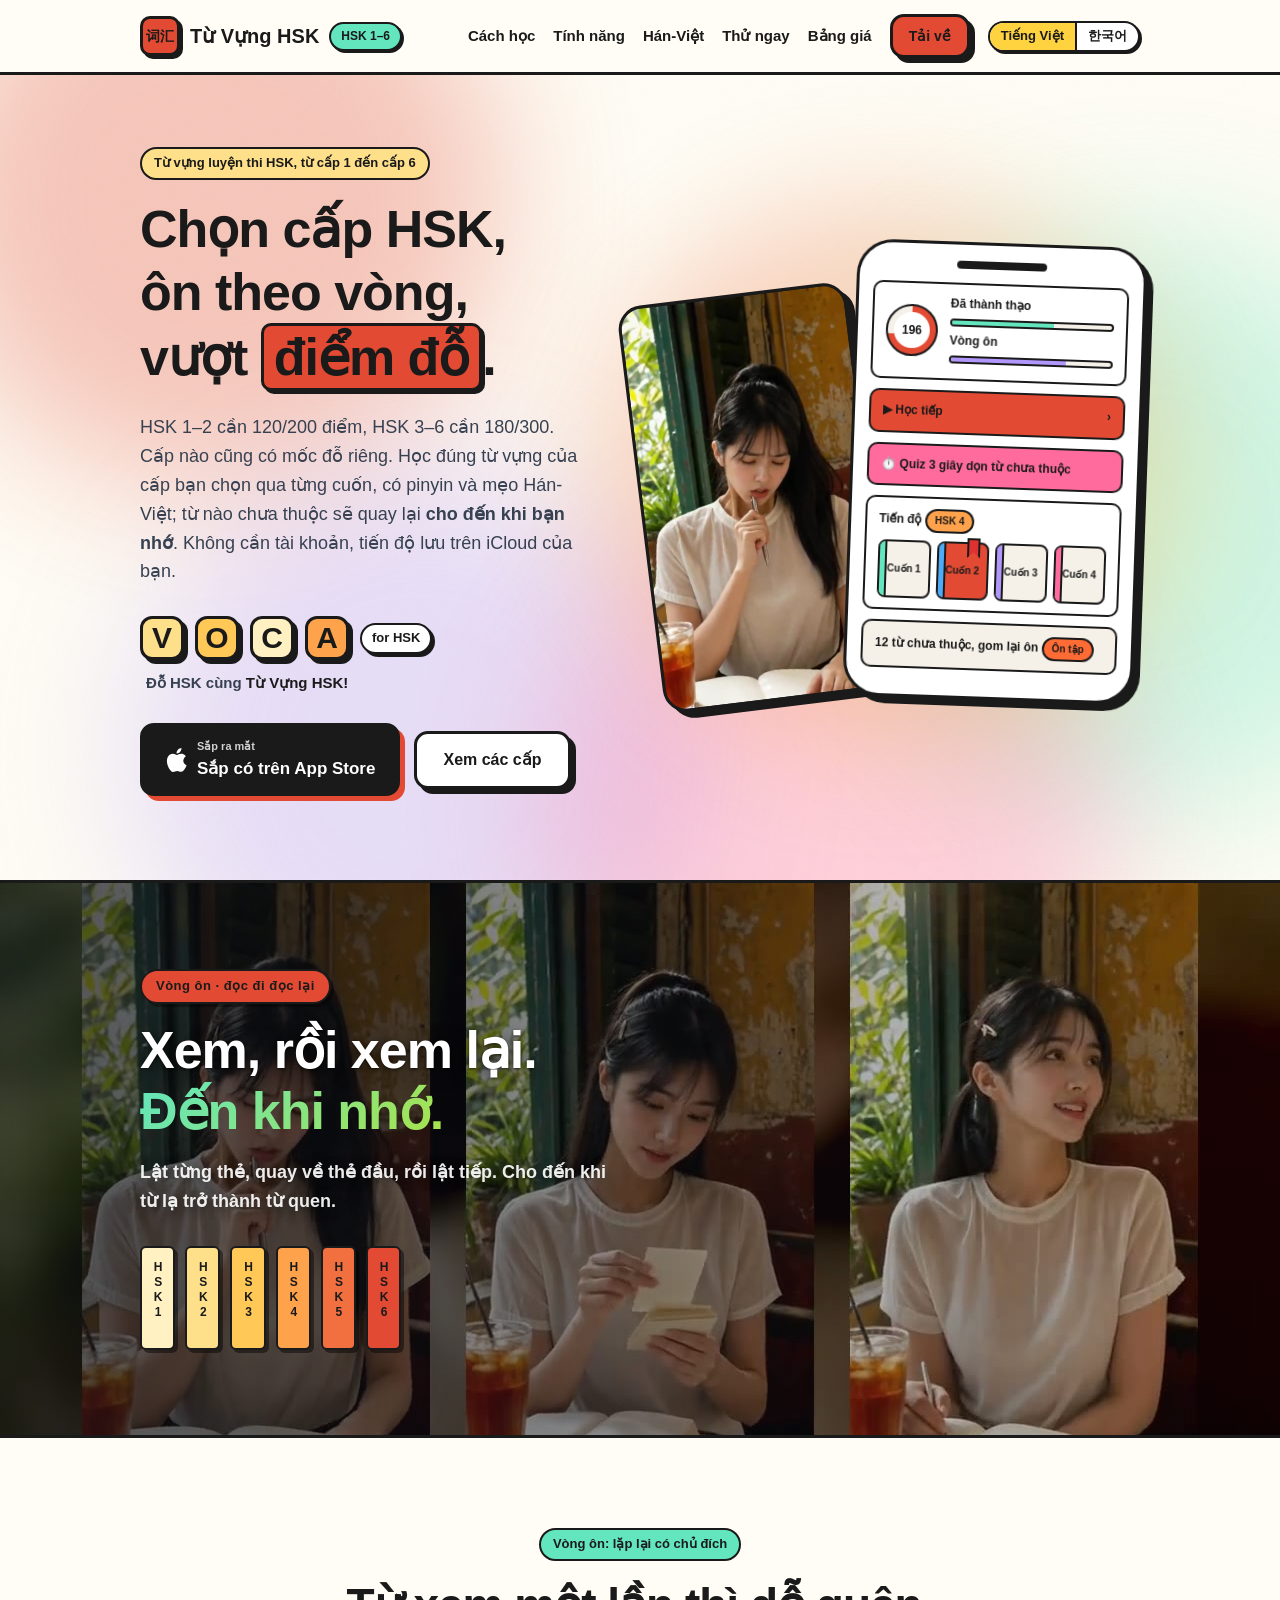
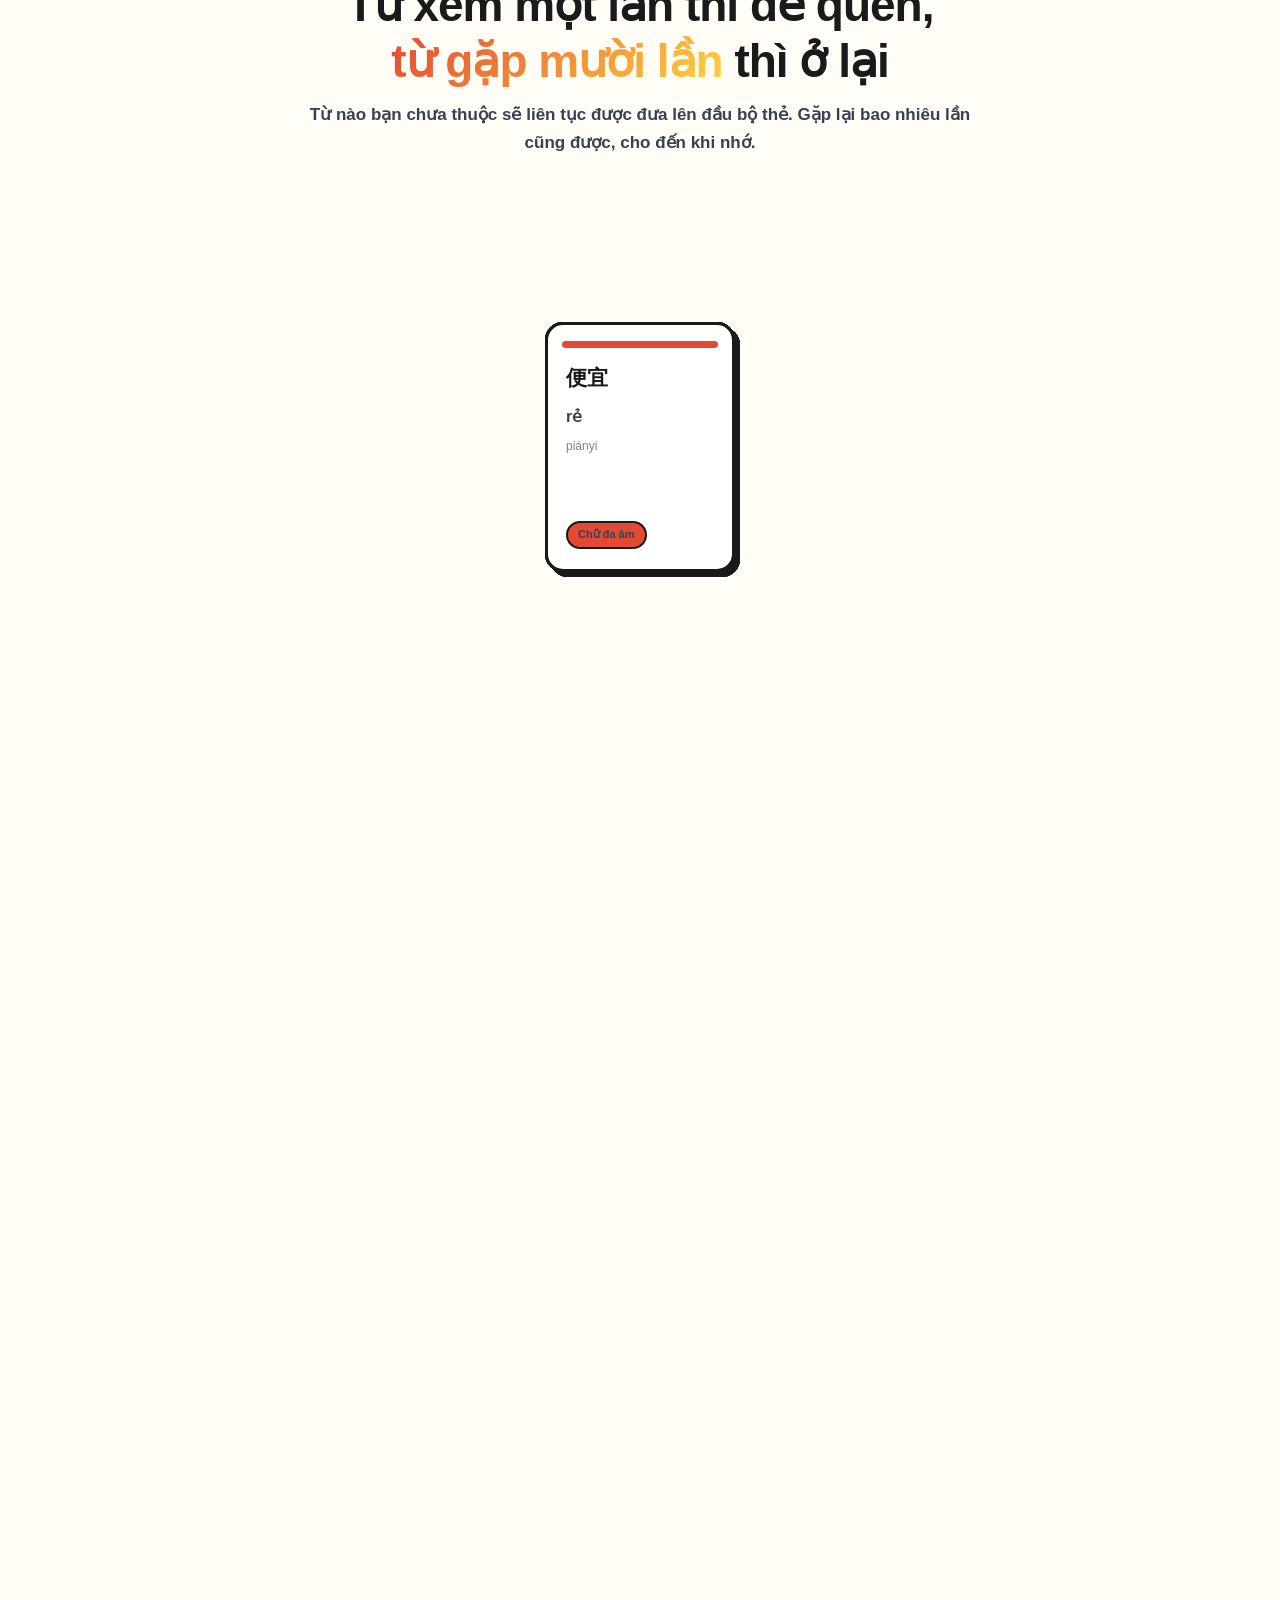
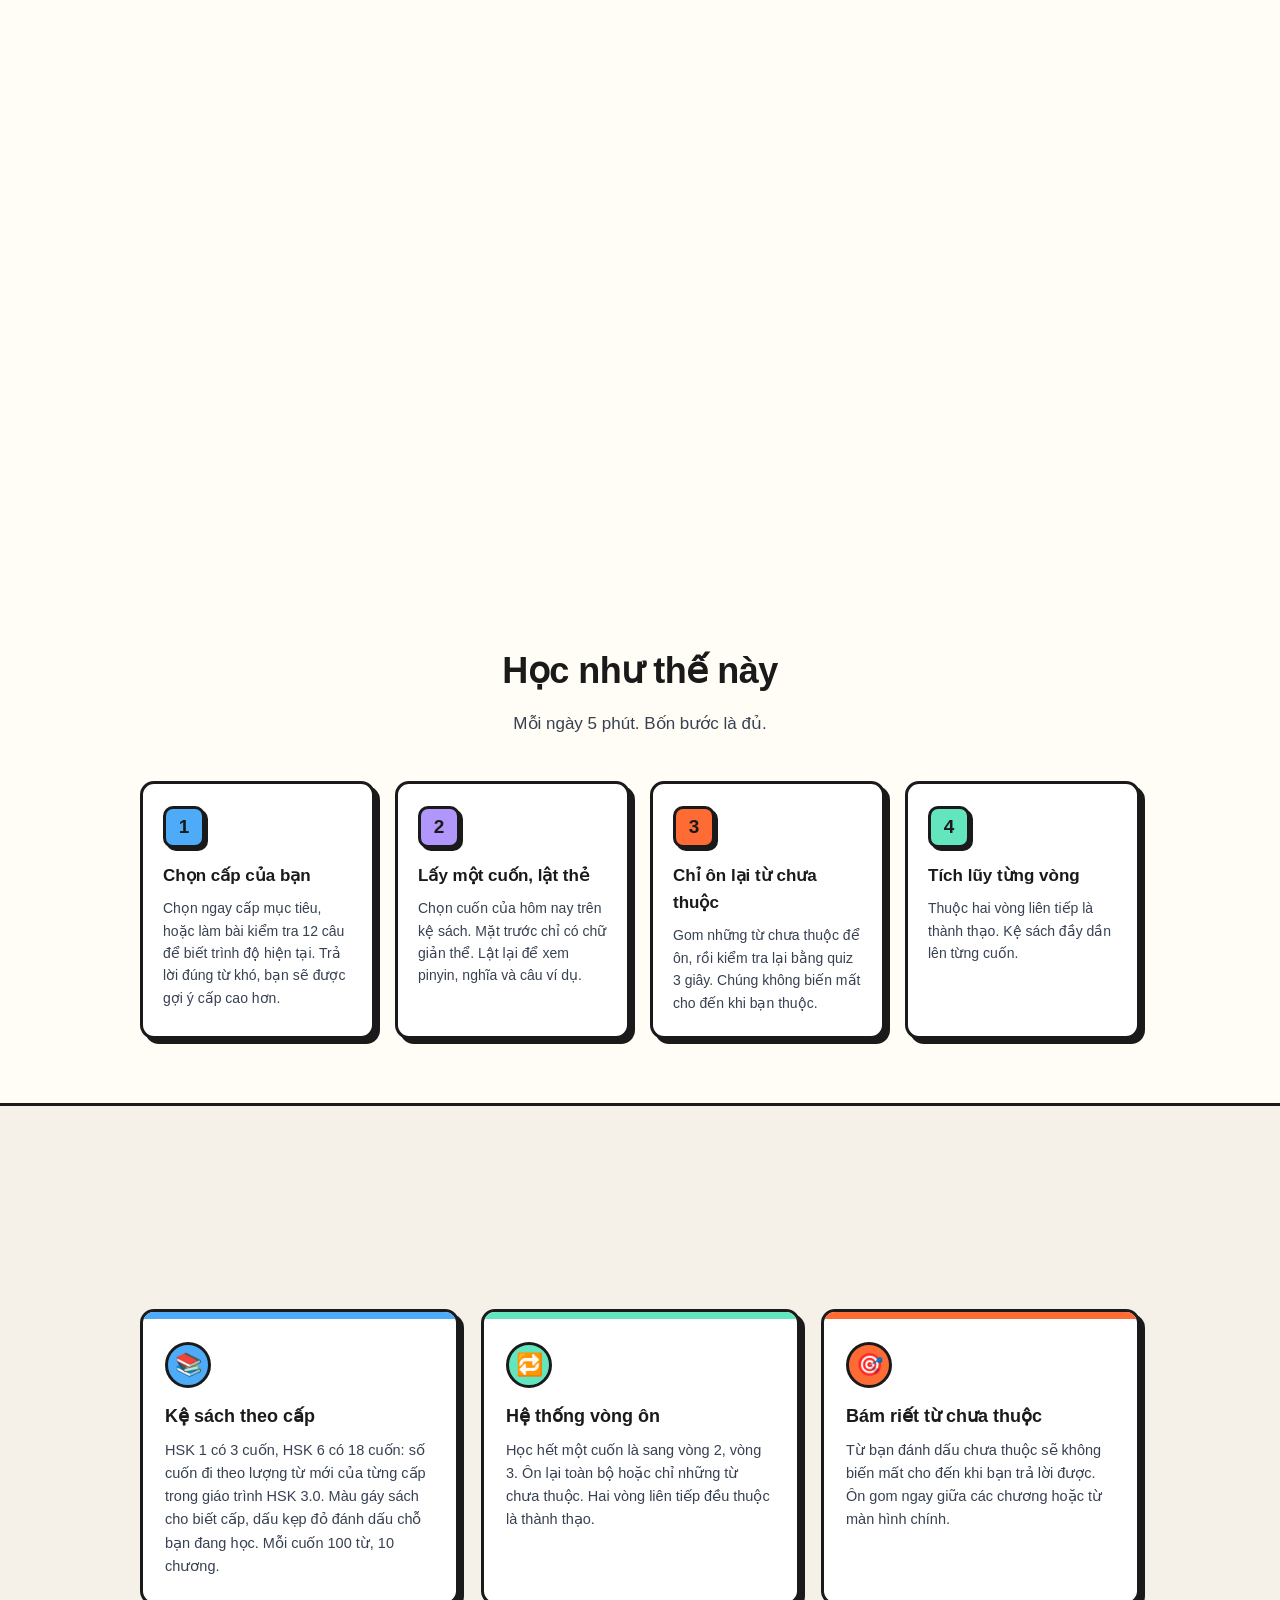
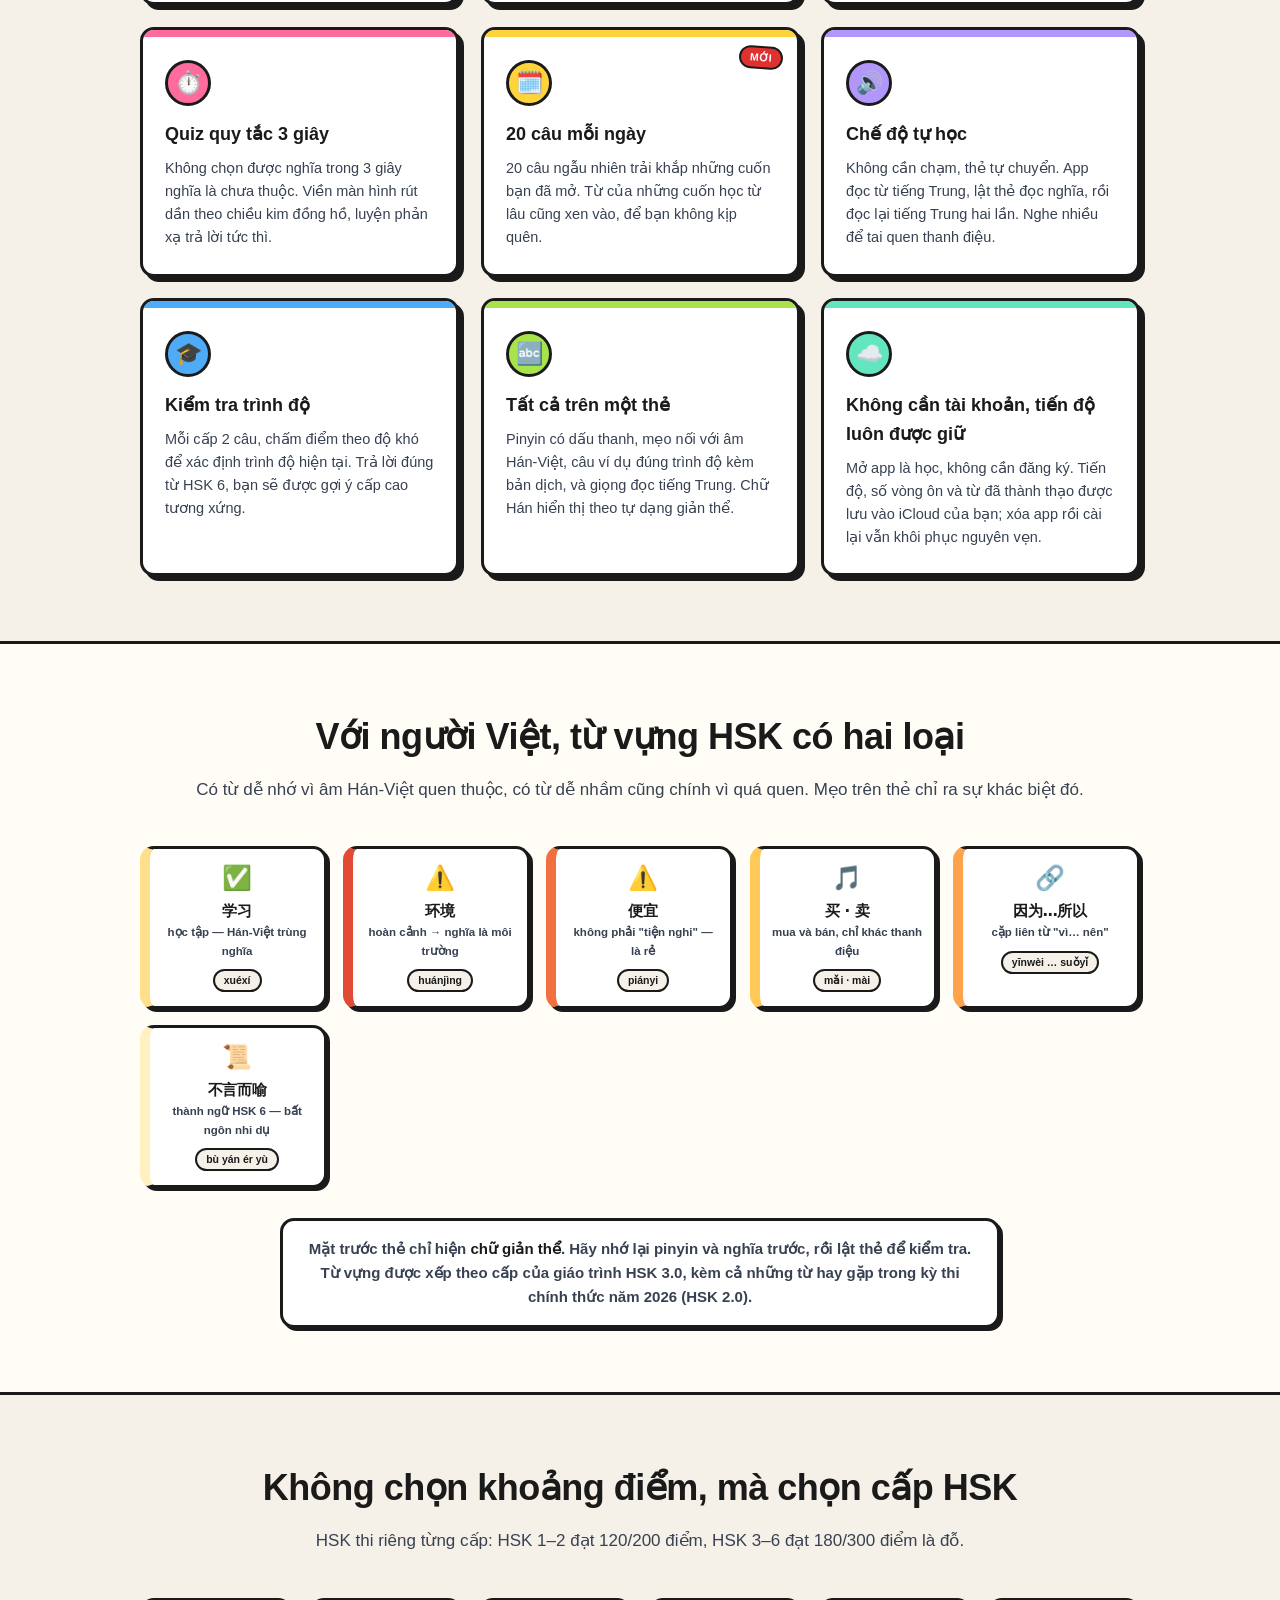
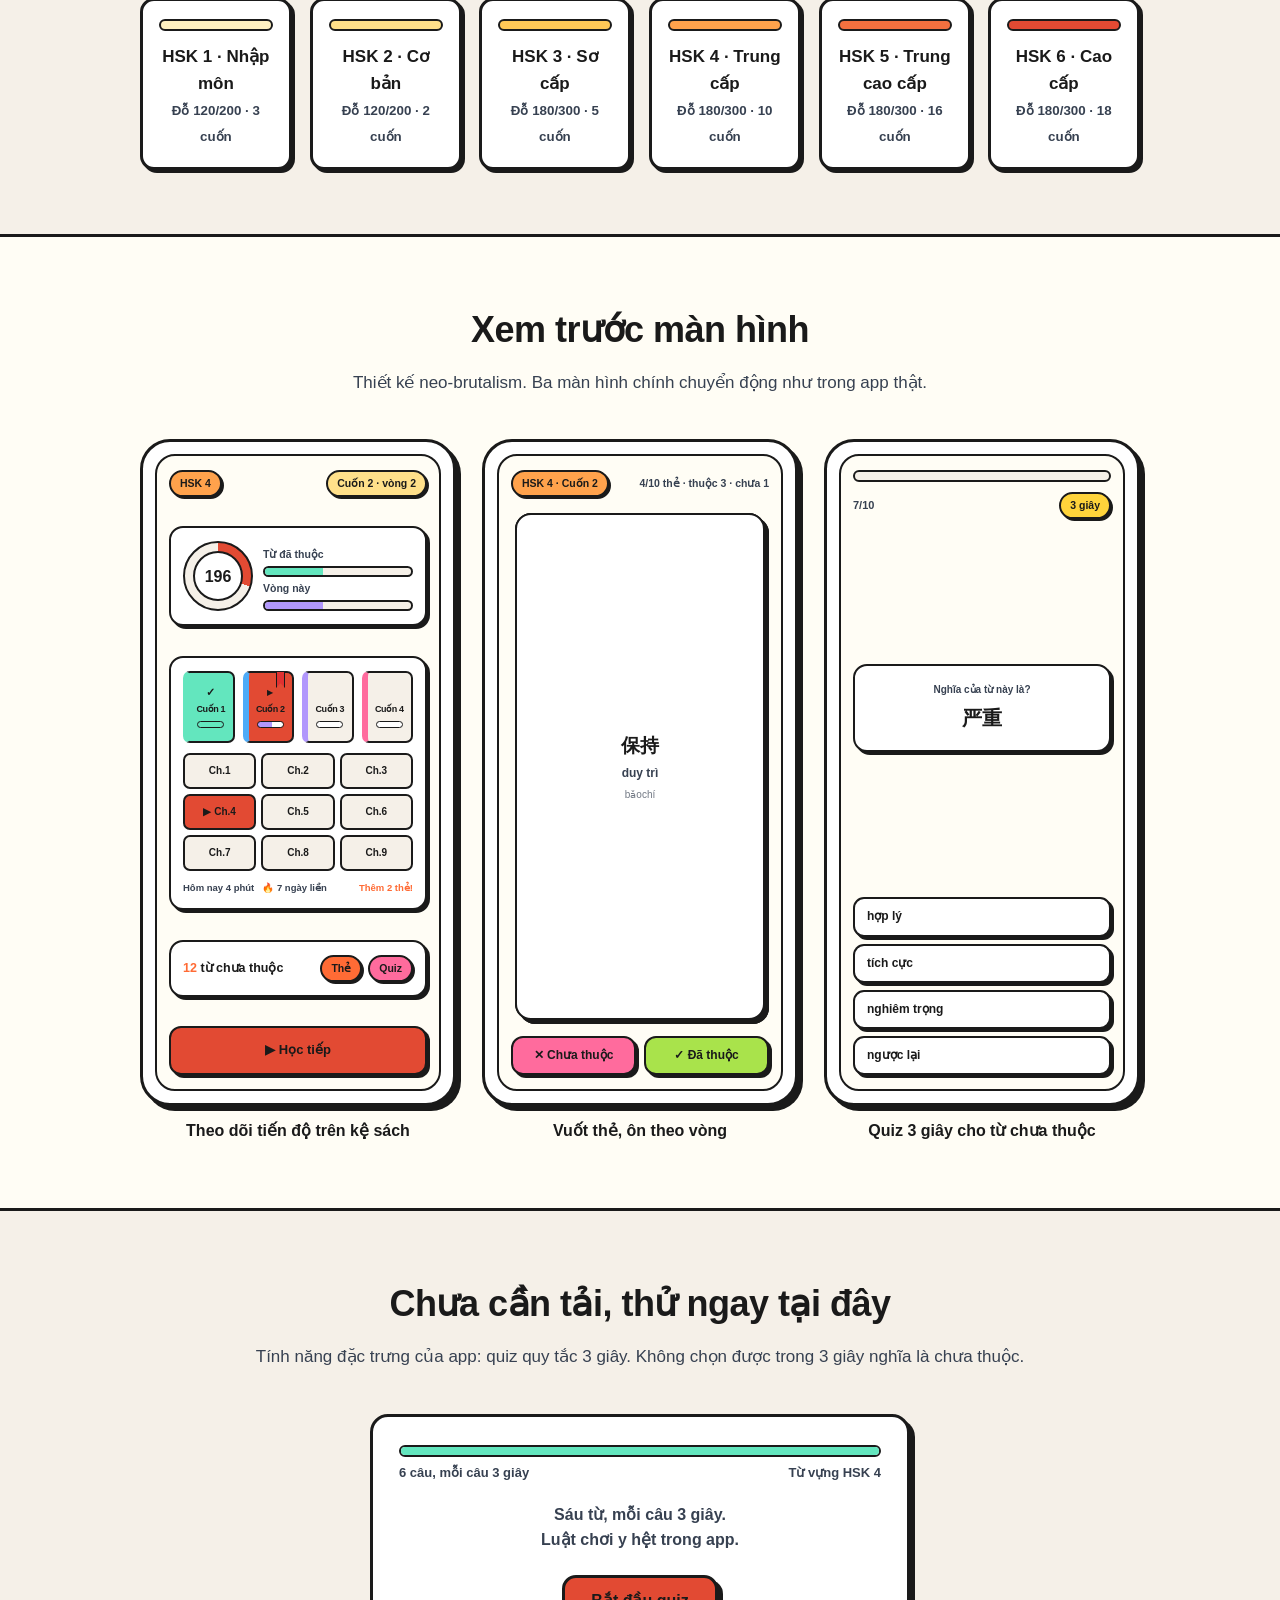
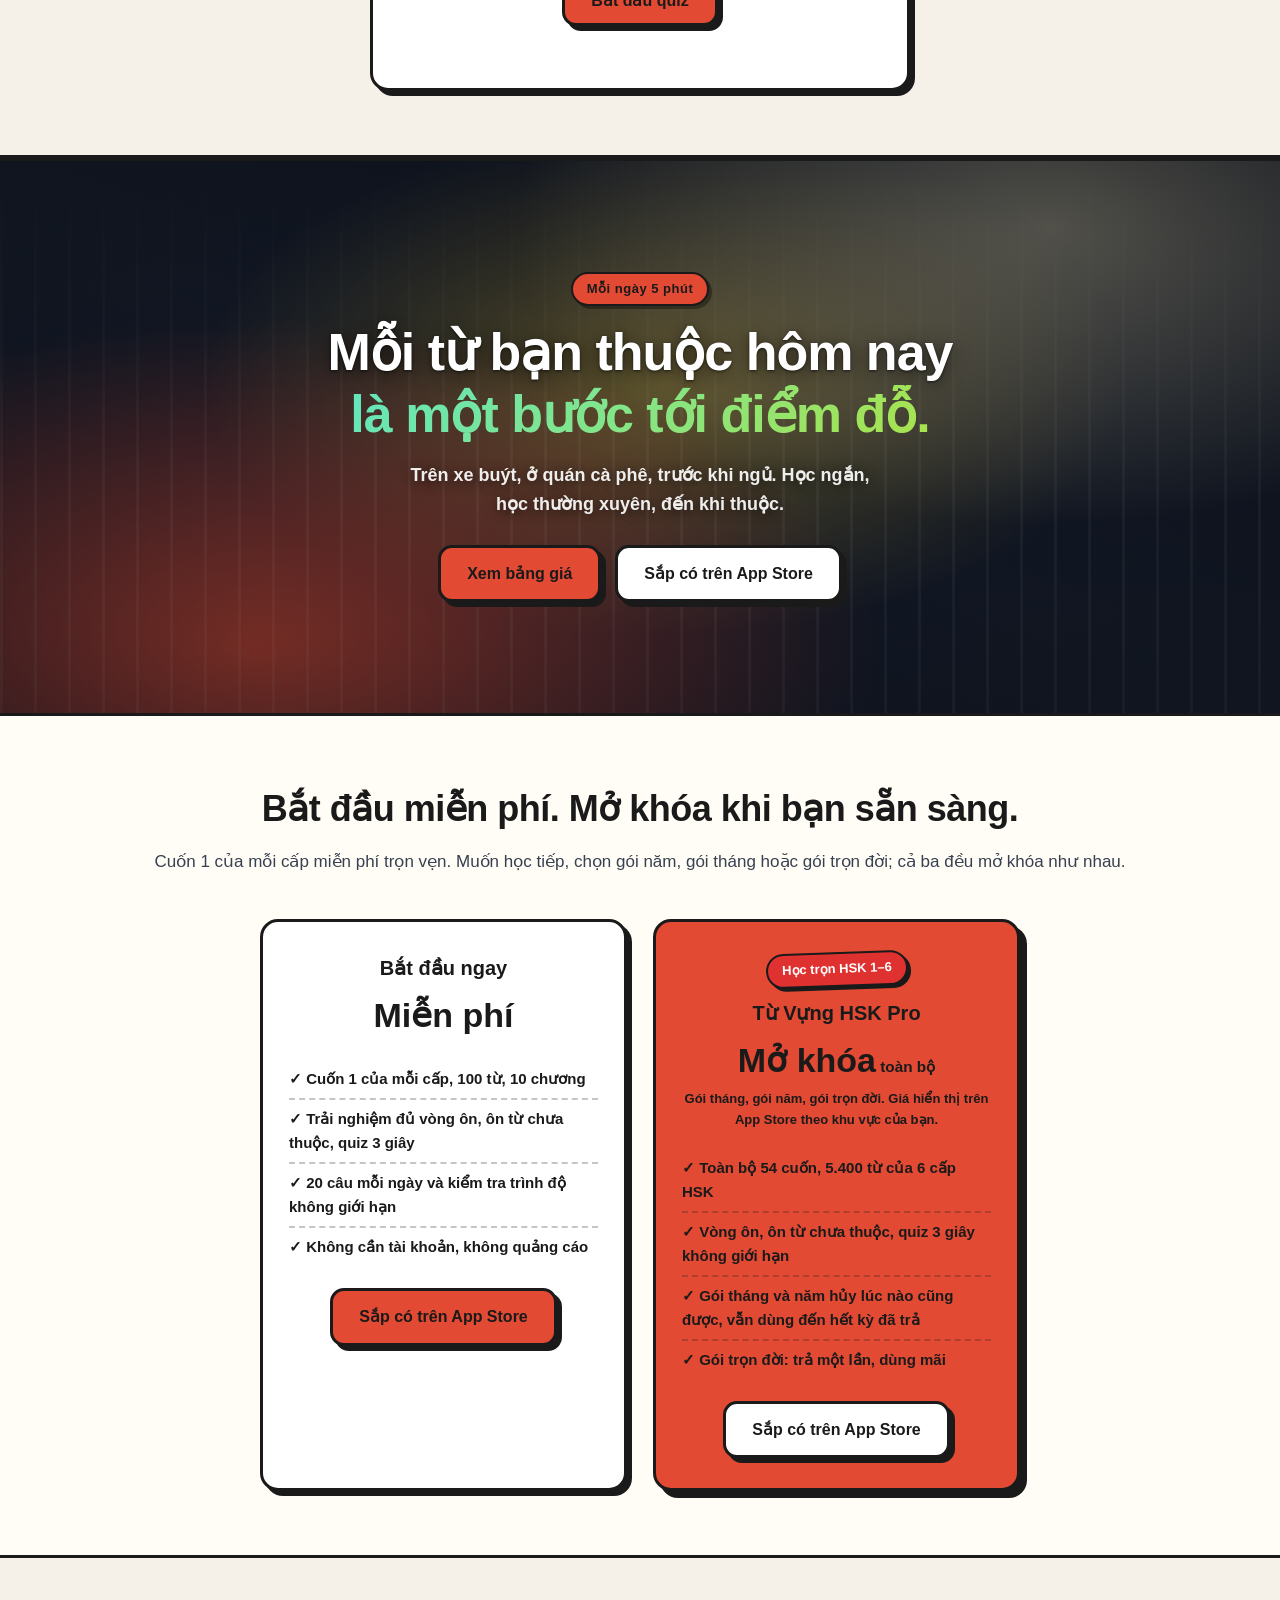
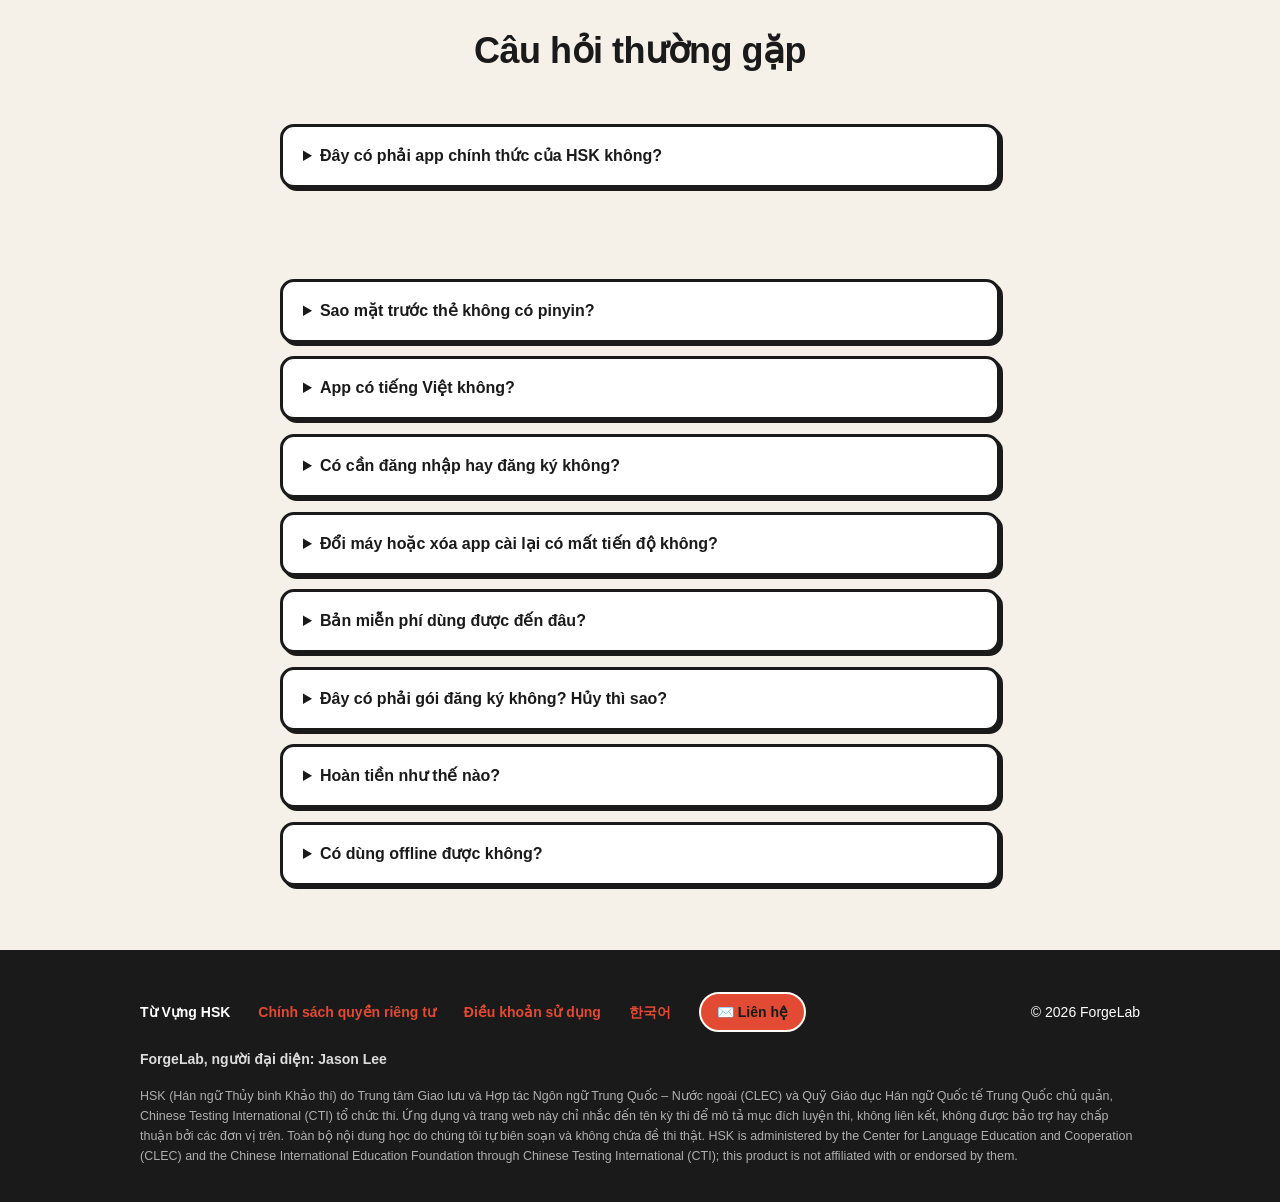
==== commit b9a7fc3e: "Site: onboarding reel and wide film from the new Từ Vựng HSK footage (vi and ko pages) Co-Authored-B" ====
--- a/docs/index.html
+++ b/docs/index.html
@@ -80,9 +80,11 @@
   <!-- CSS-drawn app preview (placeholder until release screenshots) -->
   <div class="hero-visual" data-reveal="zoom">
   <div class="glow" aria-hidden="true"></div>
-  <div class="reel reel-slot" aria-hidden="true">
-    <!-- Footage slot: swap for <video> once assets/video/onboarding-loop.mp4 exists -->
-    <div class="slot-card"><b>300</b><span class="slot-eyes"><i></i><i></i></span></div>
+  <div class="reel" aria-hidden="false">
+    <video autoplay muted loop playsinline preload="metadata" poster="assets/video/onboarding-loop.jpg"
+           aria-label="Khoảnh khắc quên sạch từ vừa học, ôn lại bằng thẻ theo từng vòng, rồi mỉm cười khi nhớ ra">
+      <source src="assets/video/onboarding-loop.mp4" type="video/mp4" />
+    </video>
   </div>
   <div class="phone" aria-hidden="true">
     <div class="notch"></div>
@@ -111,8 +113,9 @@
 
 <!-- ======================= STATEMENT BAND 1 ======================= -->
 <section class="cinema" id="film" aria-label="Phim giới thiệu vòng ôn">
-  <!-- Wide film slot: swap for <video> once assets/video/hero-fan.mp4 exists -->
-  <div class="cinema-art" aria-hidden="true"></div>
+  <video autoplay muted loop playsinline preload="metadata" poster="assets/video/hero-fan.jpg">
+    <source src="assets/video/hero-fan.mp4" type="video/mp4" />
+  </video>
   <div class="scrim"></div>
   <div class="cinema-inner">
     <div class="cinema-copy">
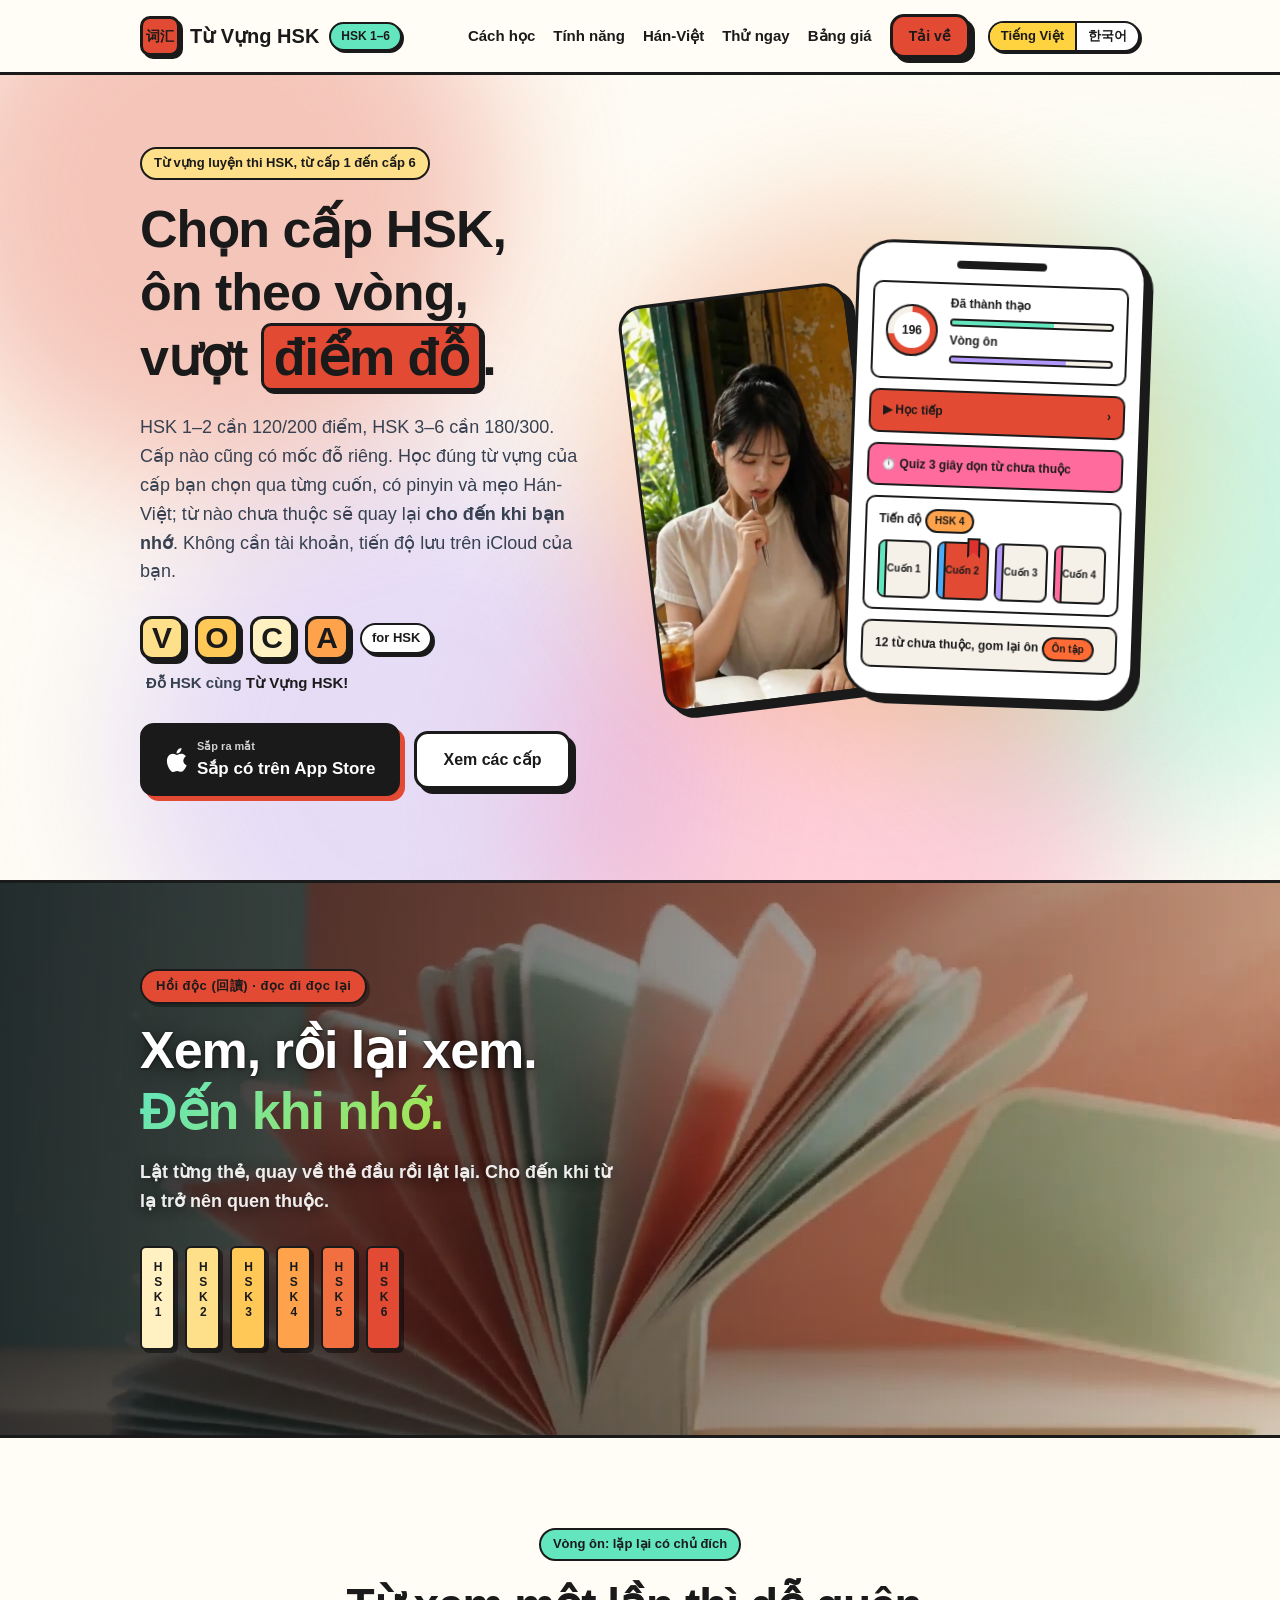
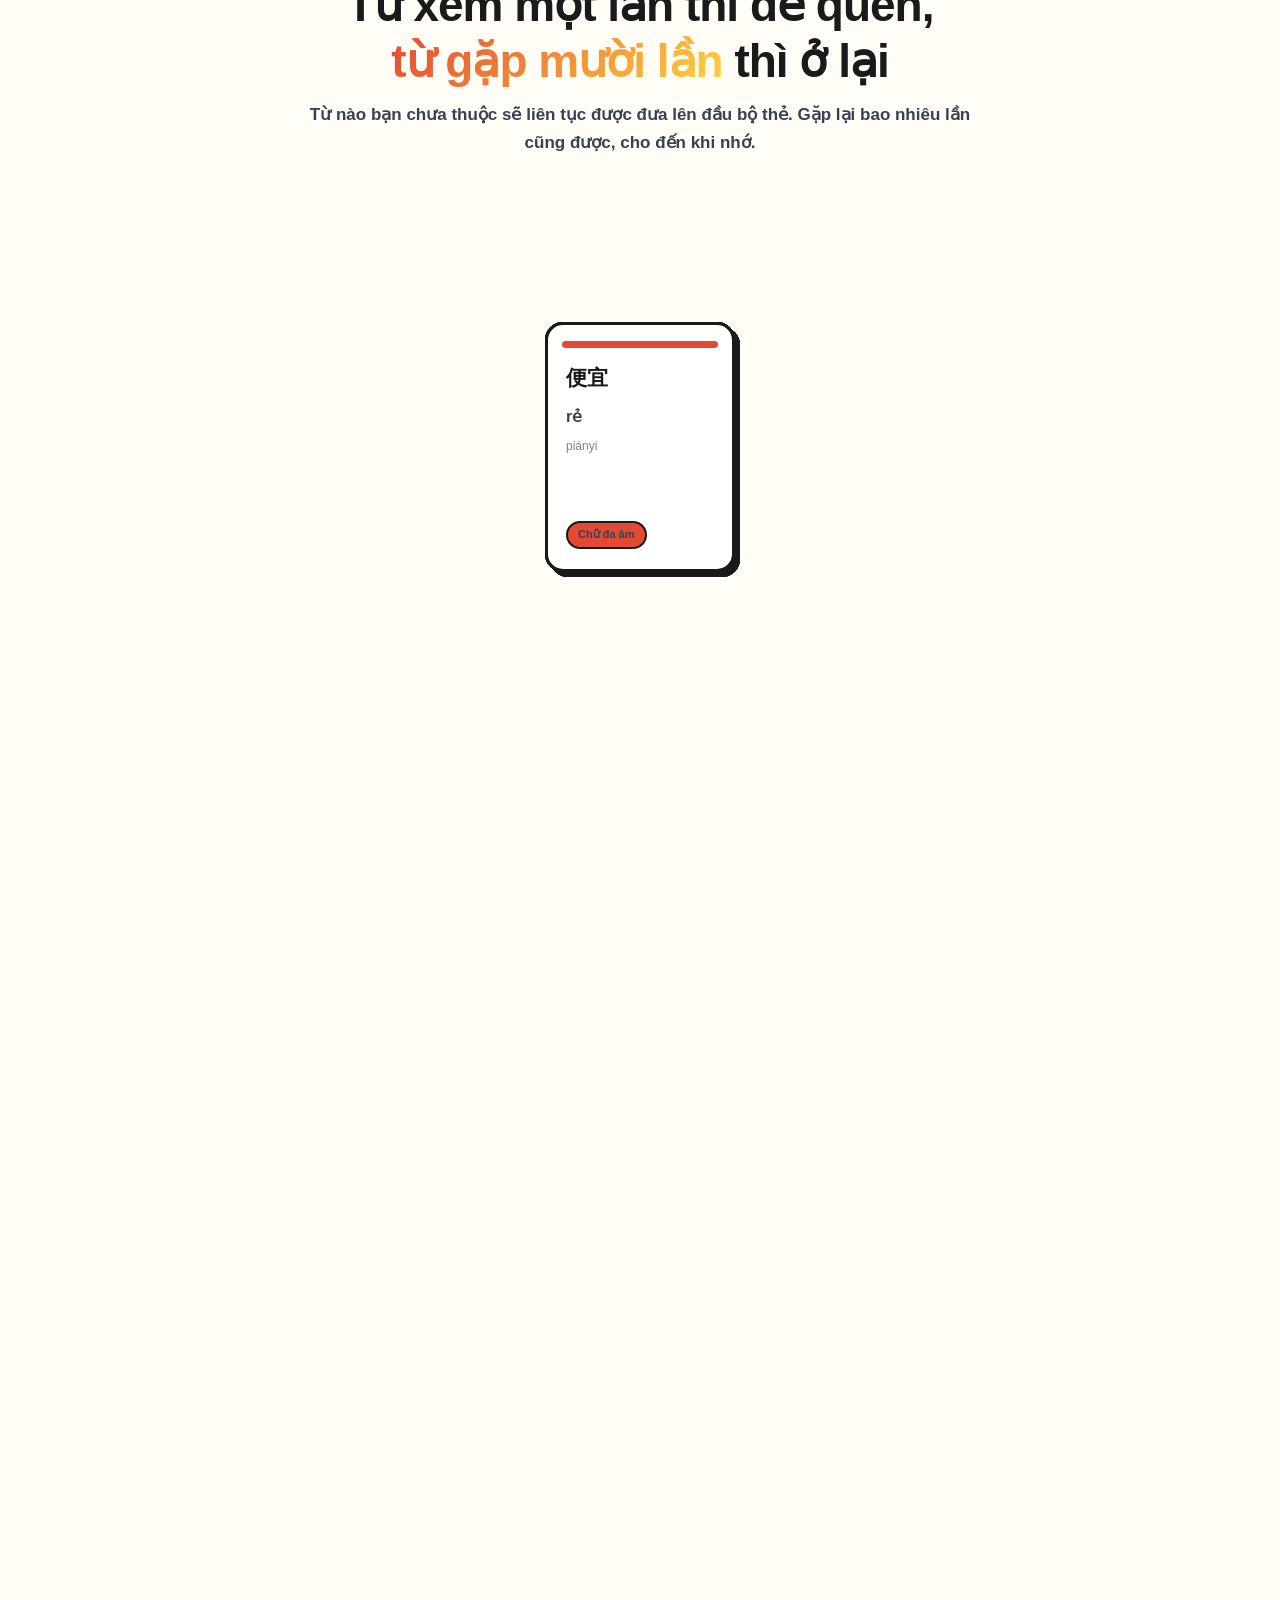
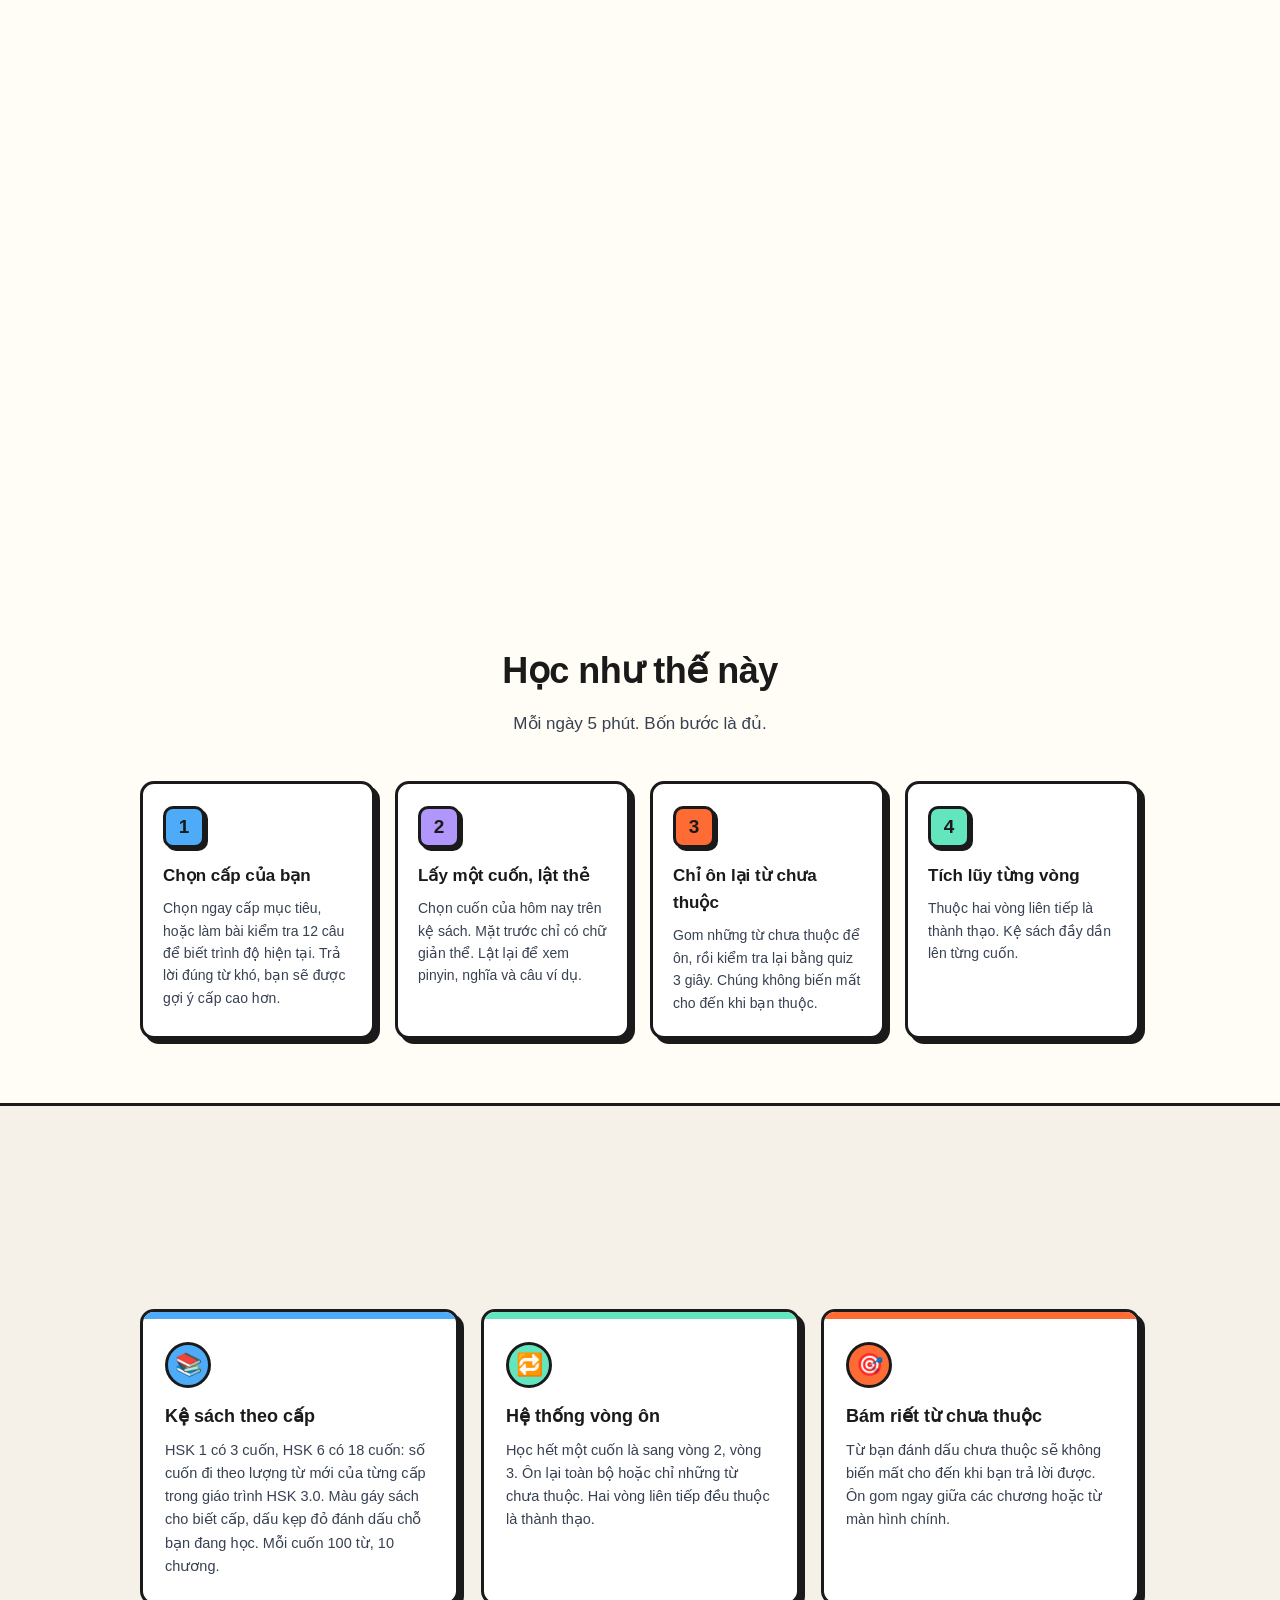
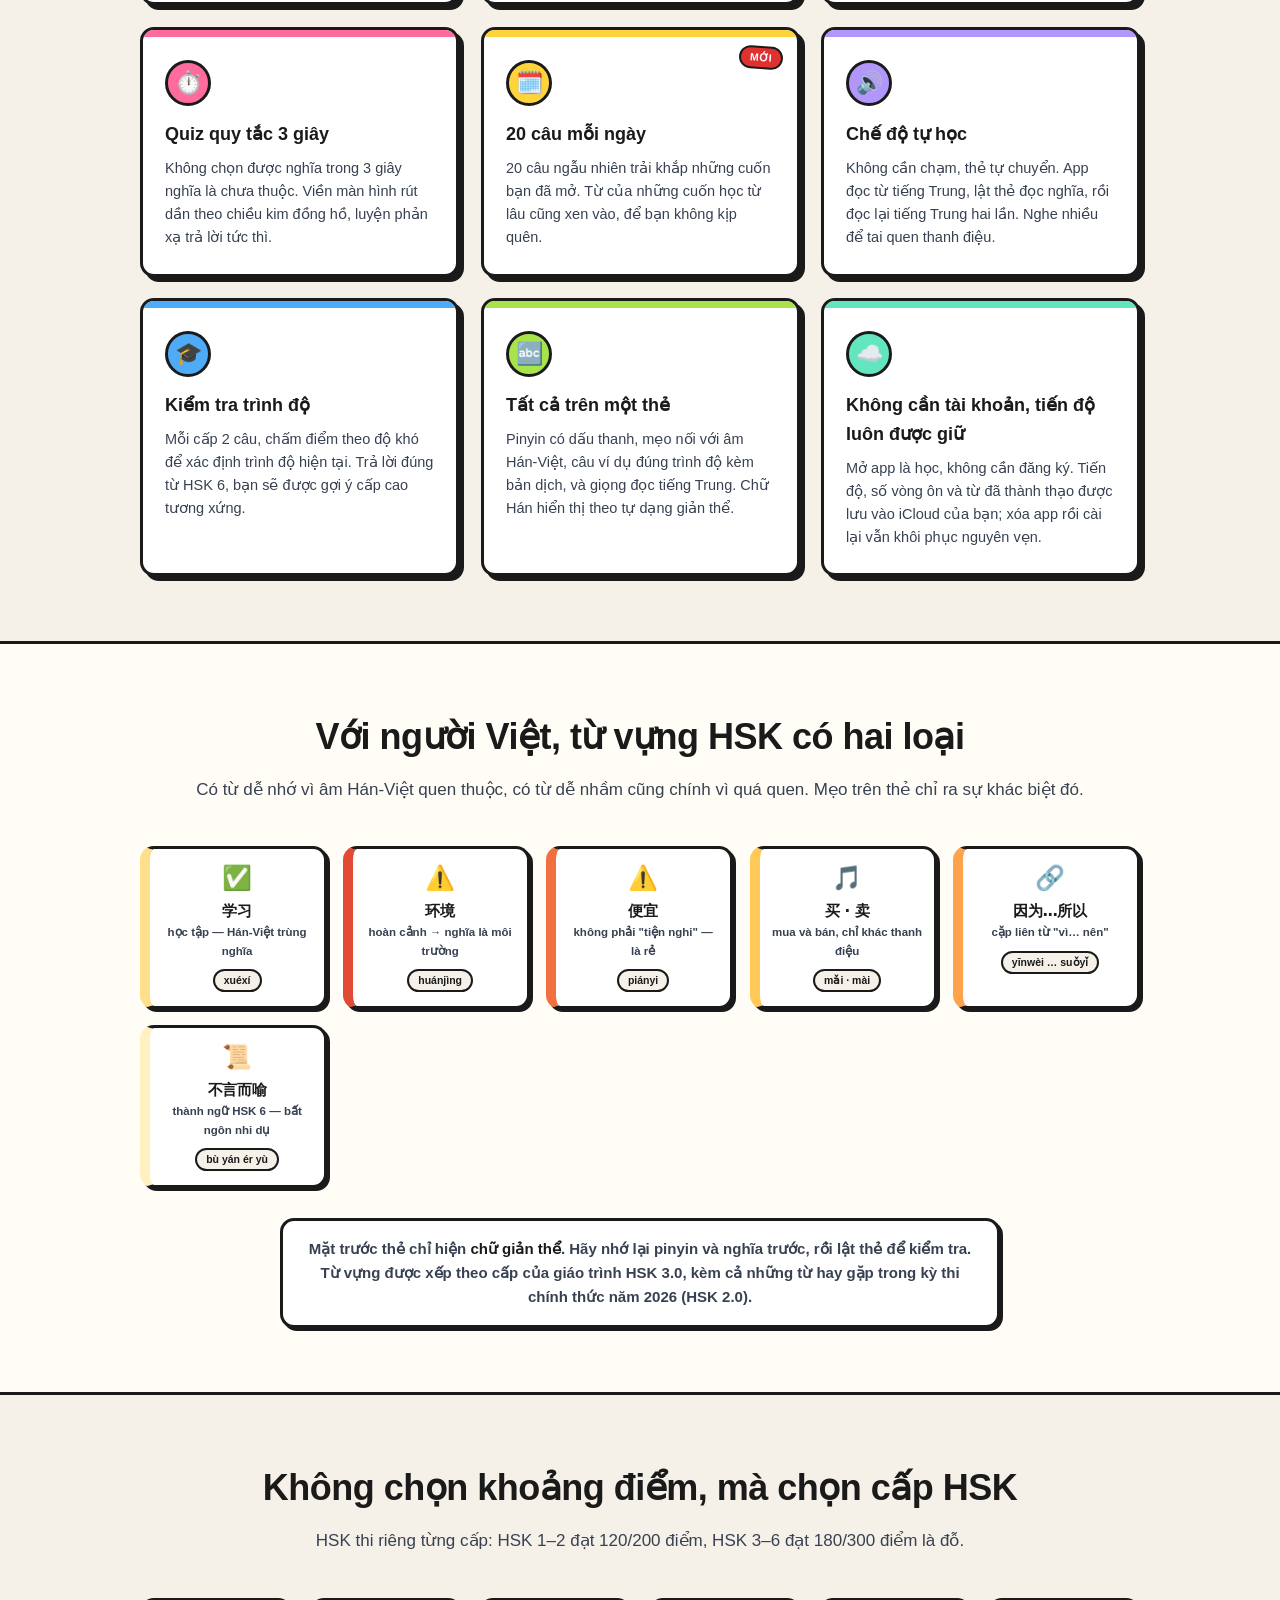
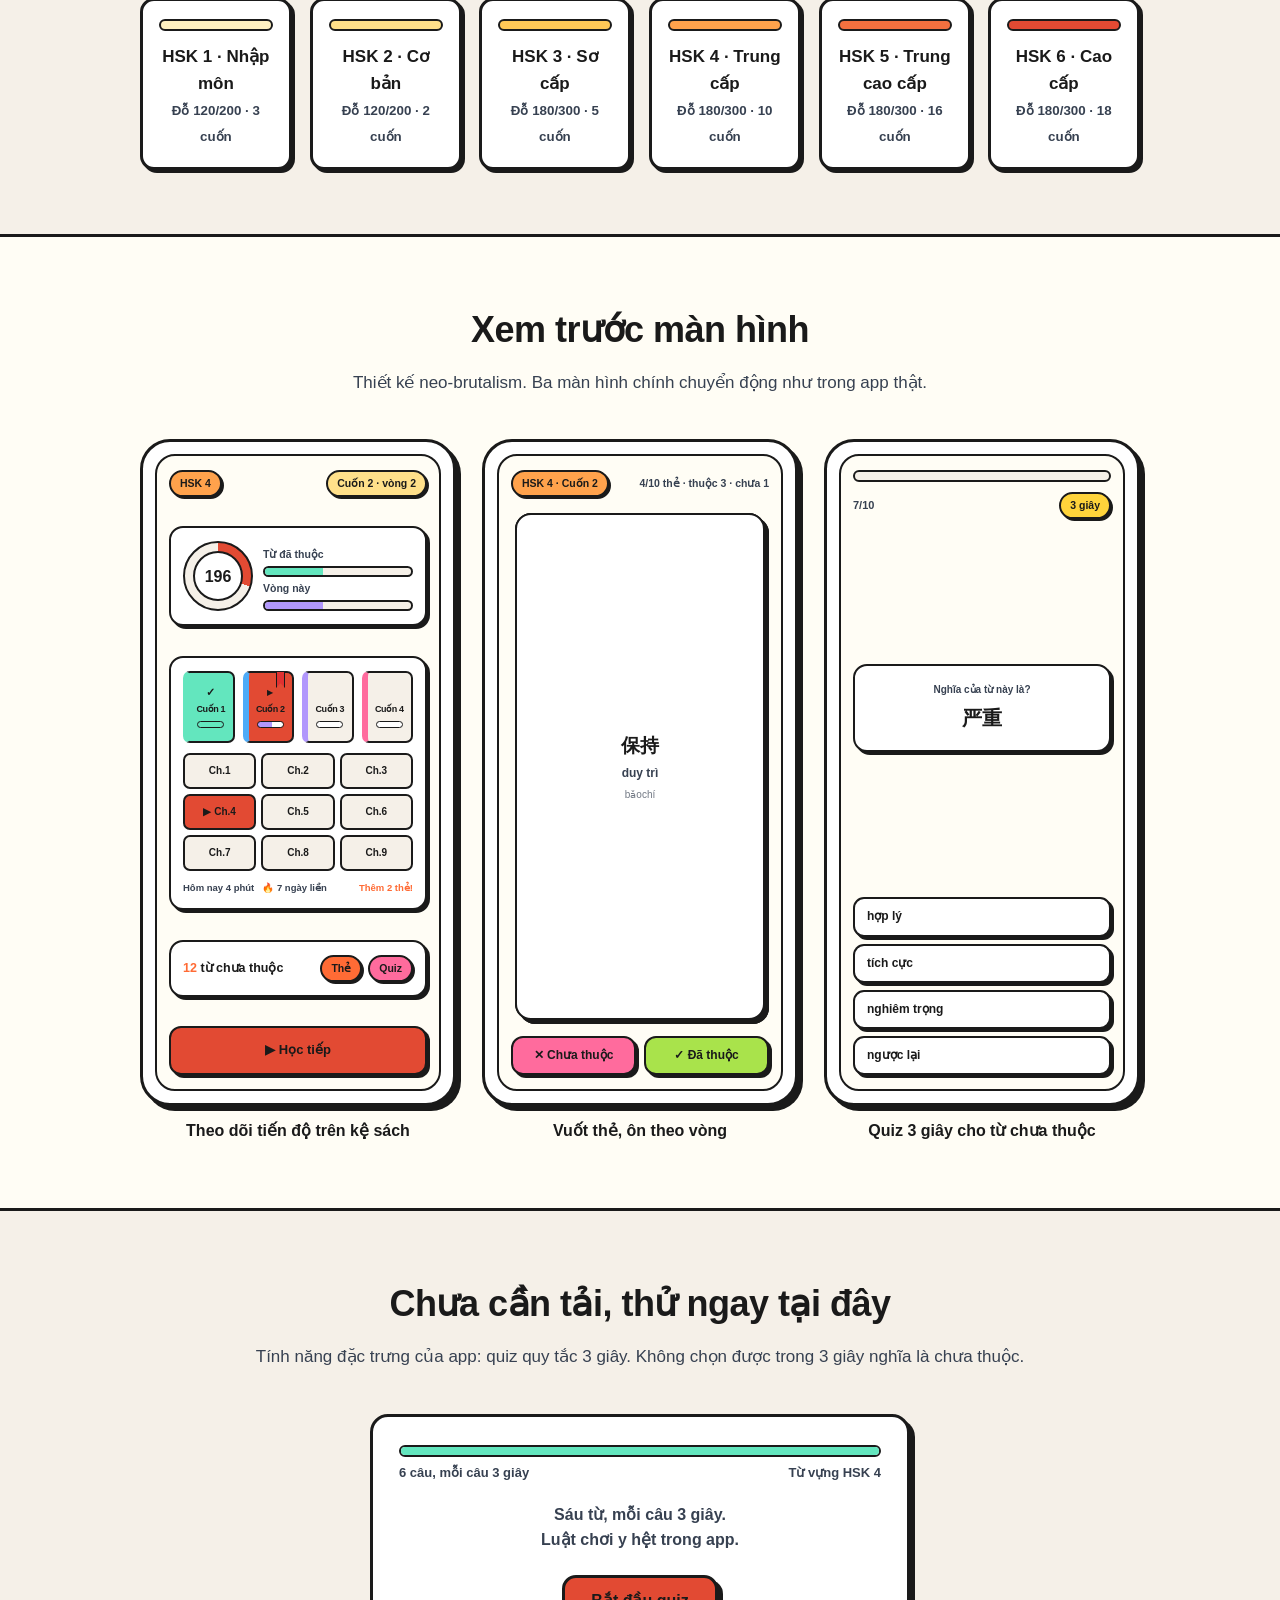
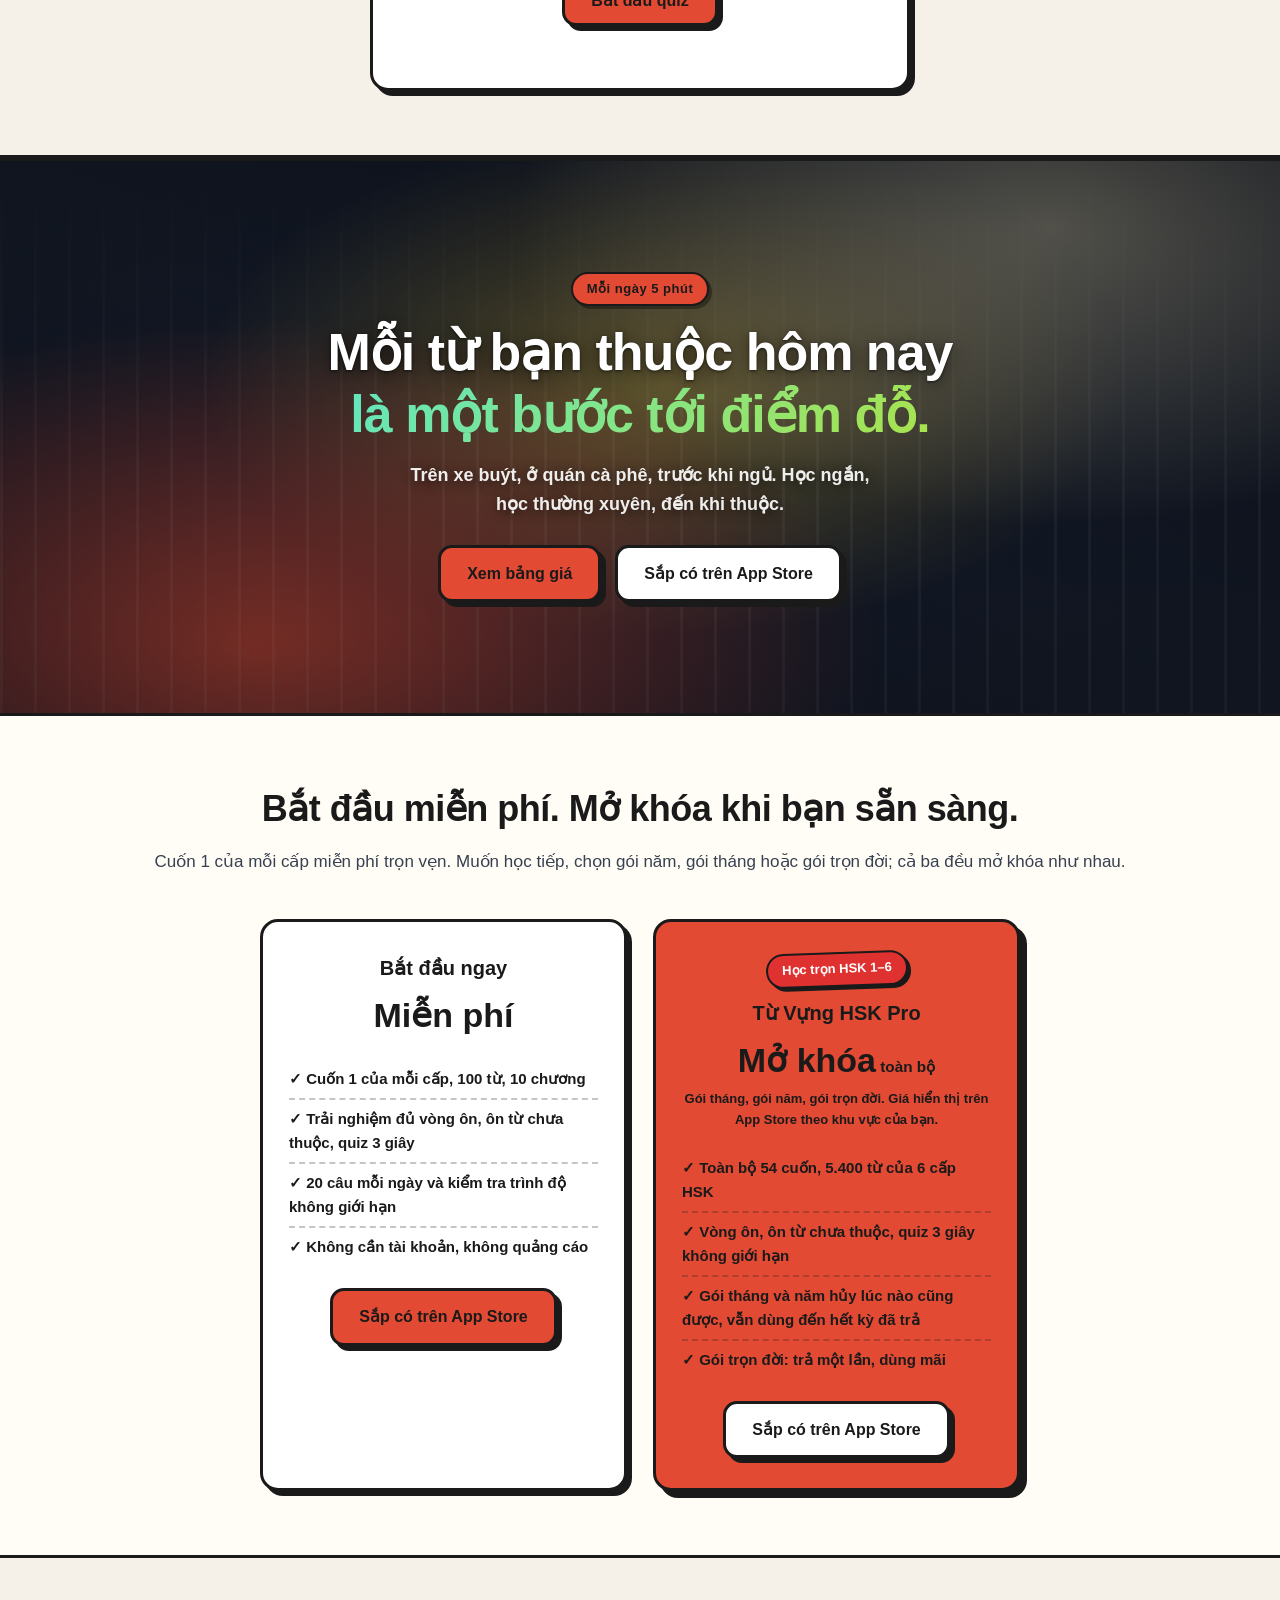
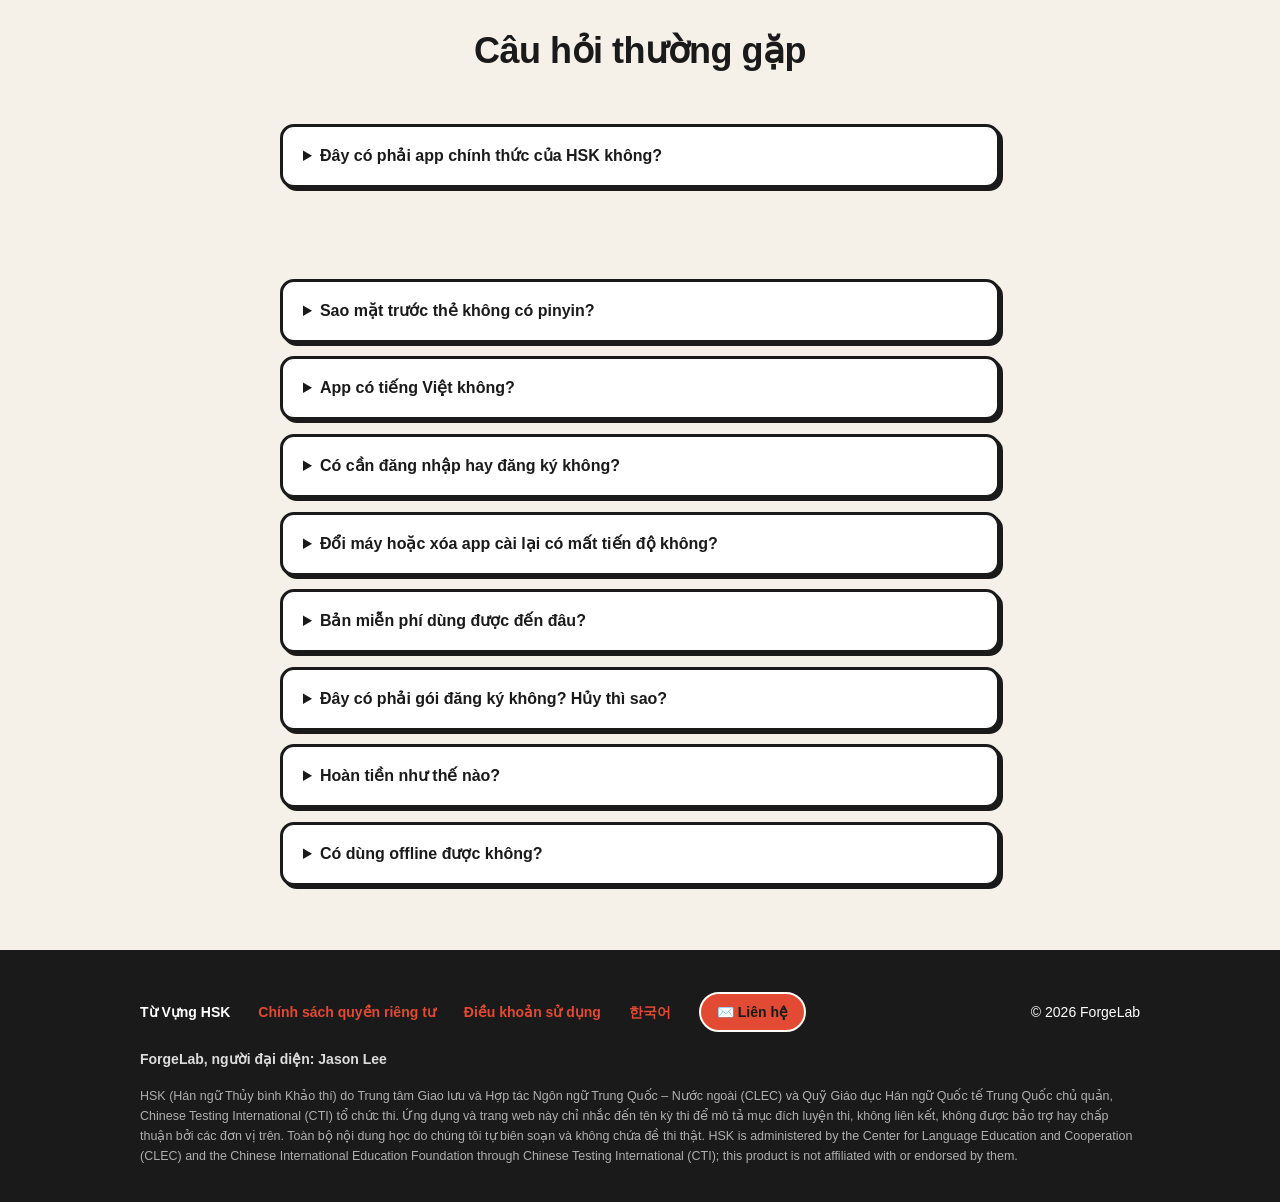
==== commit 060884e6: "Site: wide film copy matches 구구공 (회독 · 돌려 읽기) Co-Authored-By: Claude Opus 5 <noreply@anthropic.com>" ====
--- a/docs/index.html
+++ b/docs/index.html
@@ -119,9 +119,9 @@
   <div class="scrim"></div>
   <div class="cinema-inner">
     <div class="cinema-copy">
-      <span class="kicker">Vòng ôn · đọc đi đọc lại</span>
-      <h2>Xem, rồi xem lại.<br /><span class="film-hl">Đến khi nhớ.</span></h2>
-      <p>Lật từng thẻ, quay về thẻ đầu, rồi lật tiếp. Cho đến khi từ lạ trở thành từ quen.</p>
+      <span class="kicker">Hồi độc (<span lang="zh">回讀</span>) · đọc đi đọc lại</span>
+      <h2>Xem, rồi lại xem.<br /><span class="film-hl">Đến khi nhớ.</span></h2>
+      <p>Lật từng thẻ, quay về thẻ đầu rồi lật lại. Cho đến khi từ lạ trở nên quen thuộc.</p>
       <div class="spines" aria-hidden="true">
         <span class="spine" style="background: #FFF1C2;">HSK1</span>
         <span class="spine" style="background: #FFE08A;">HSK2</span>
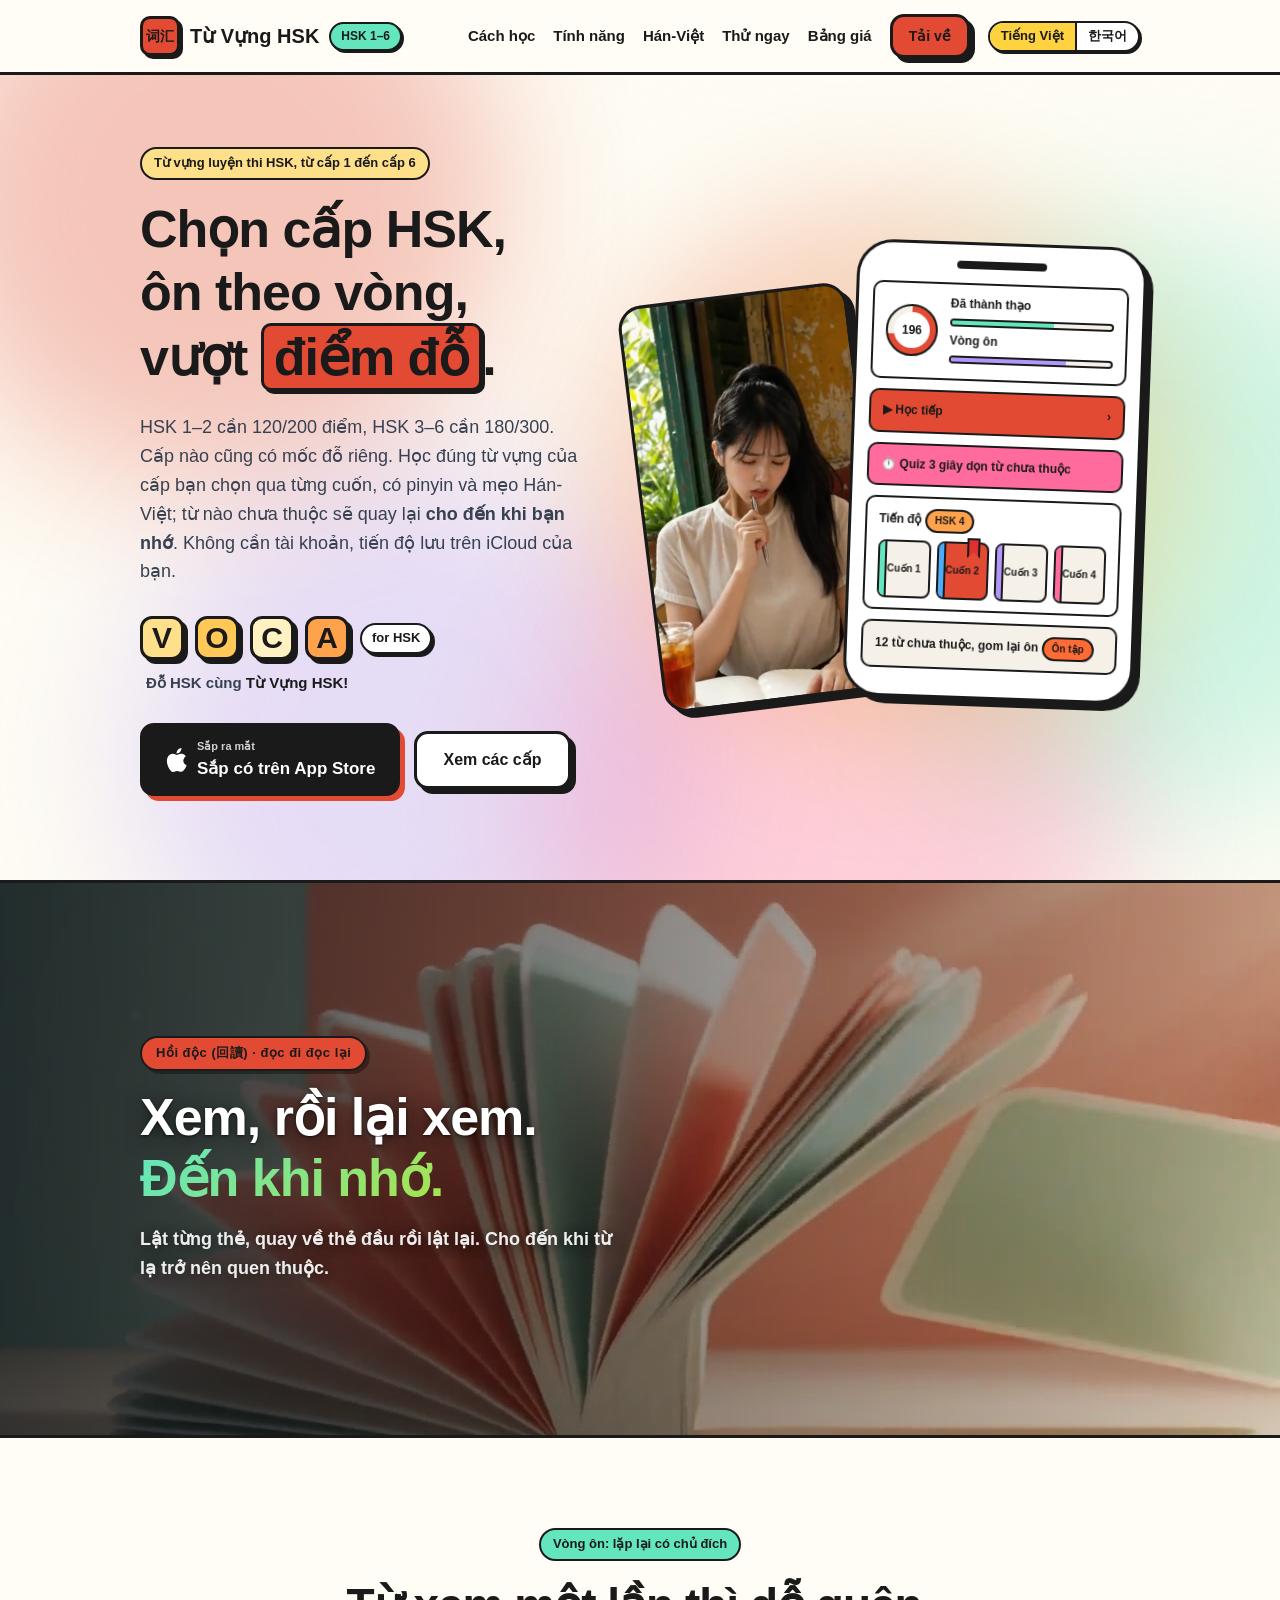
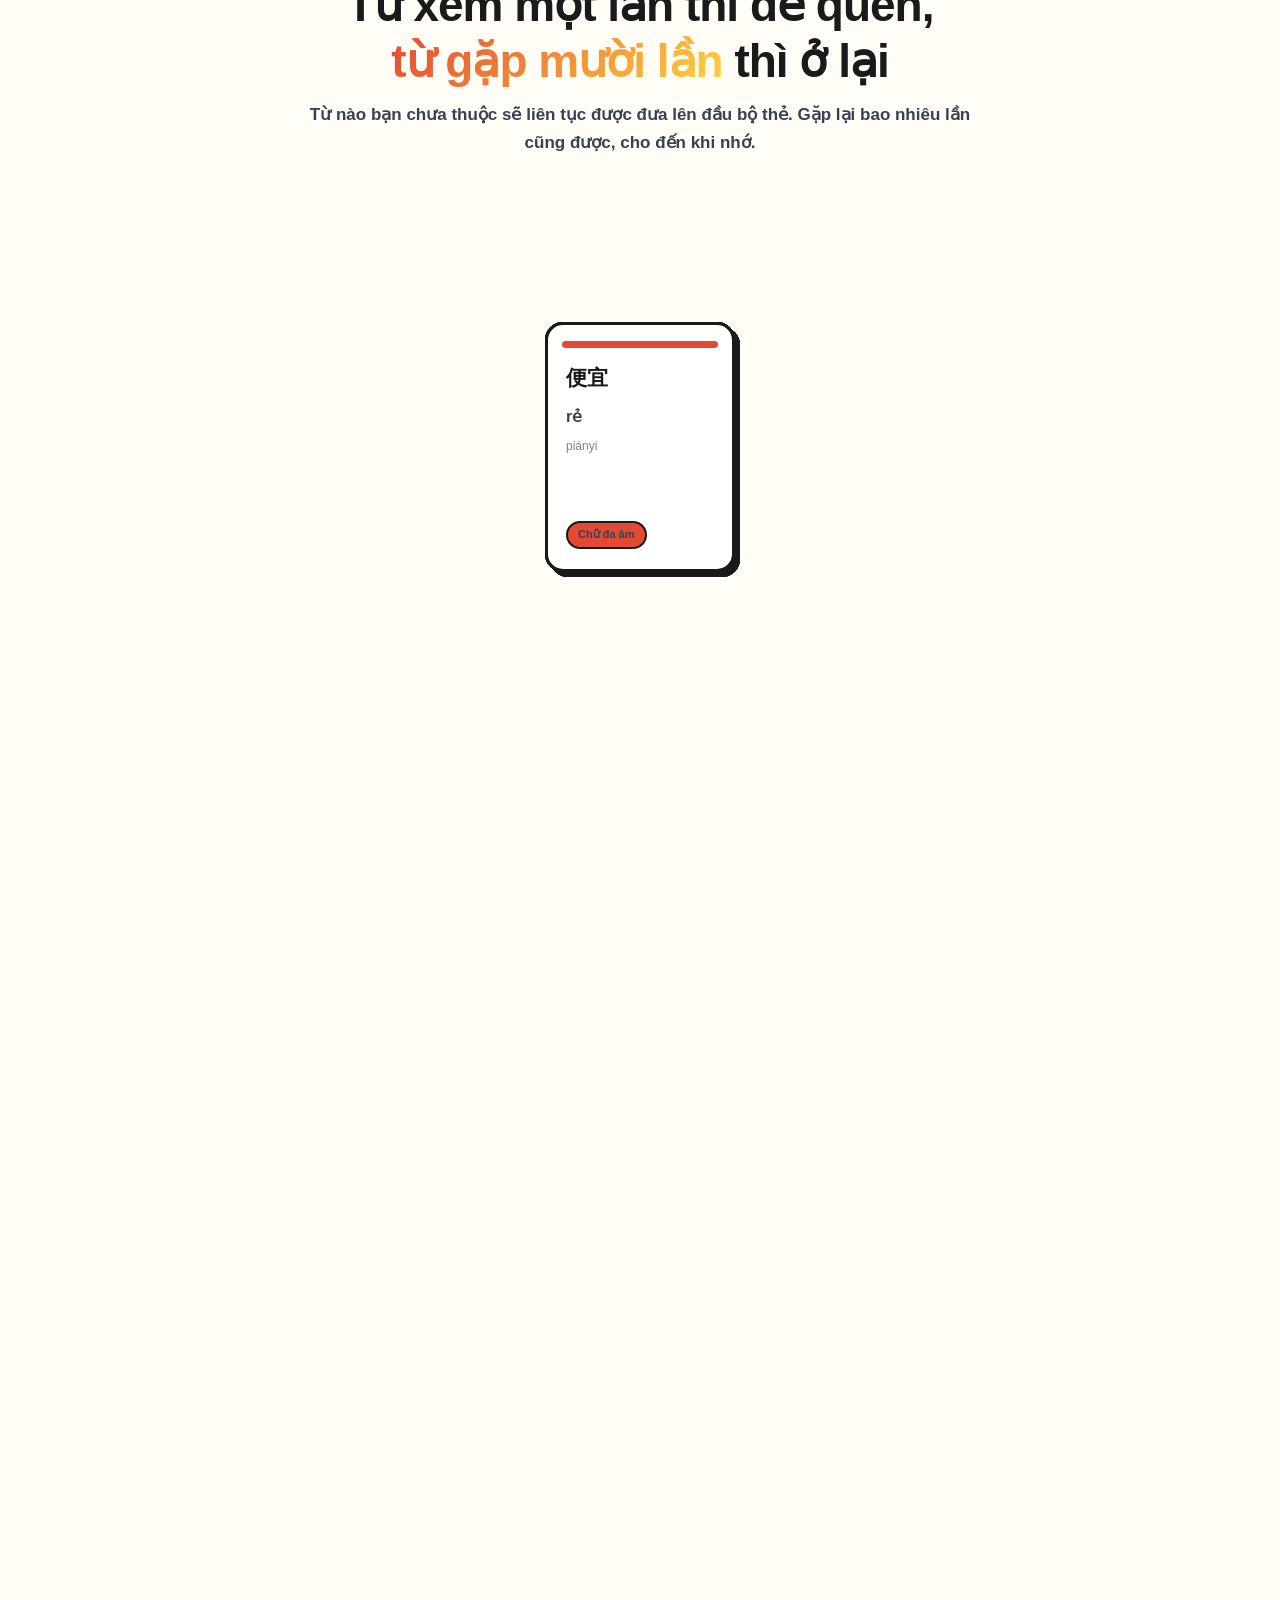
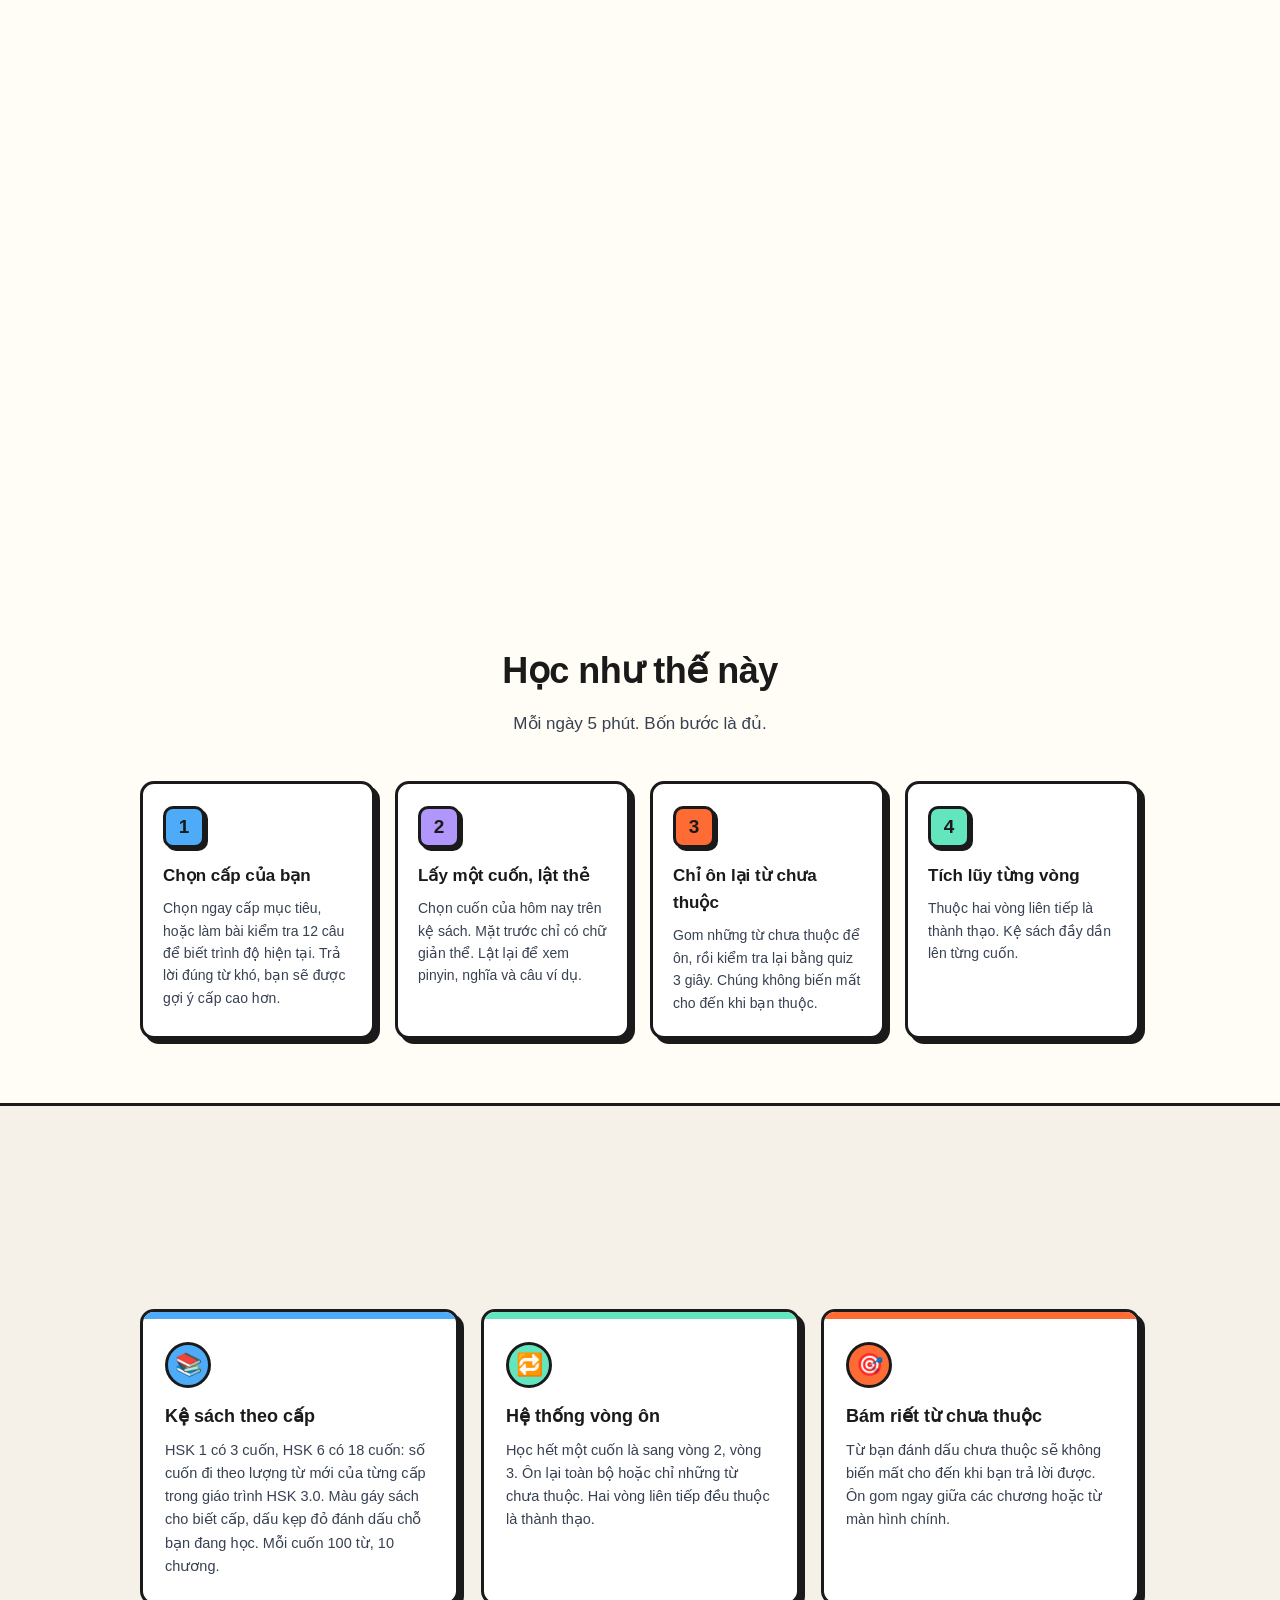
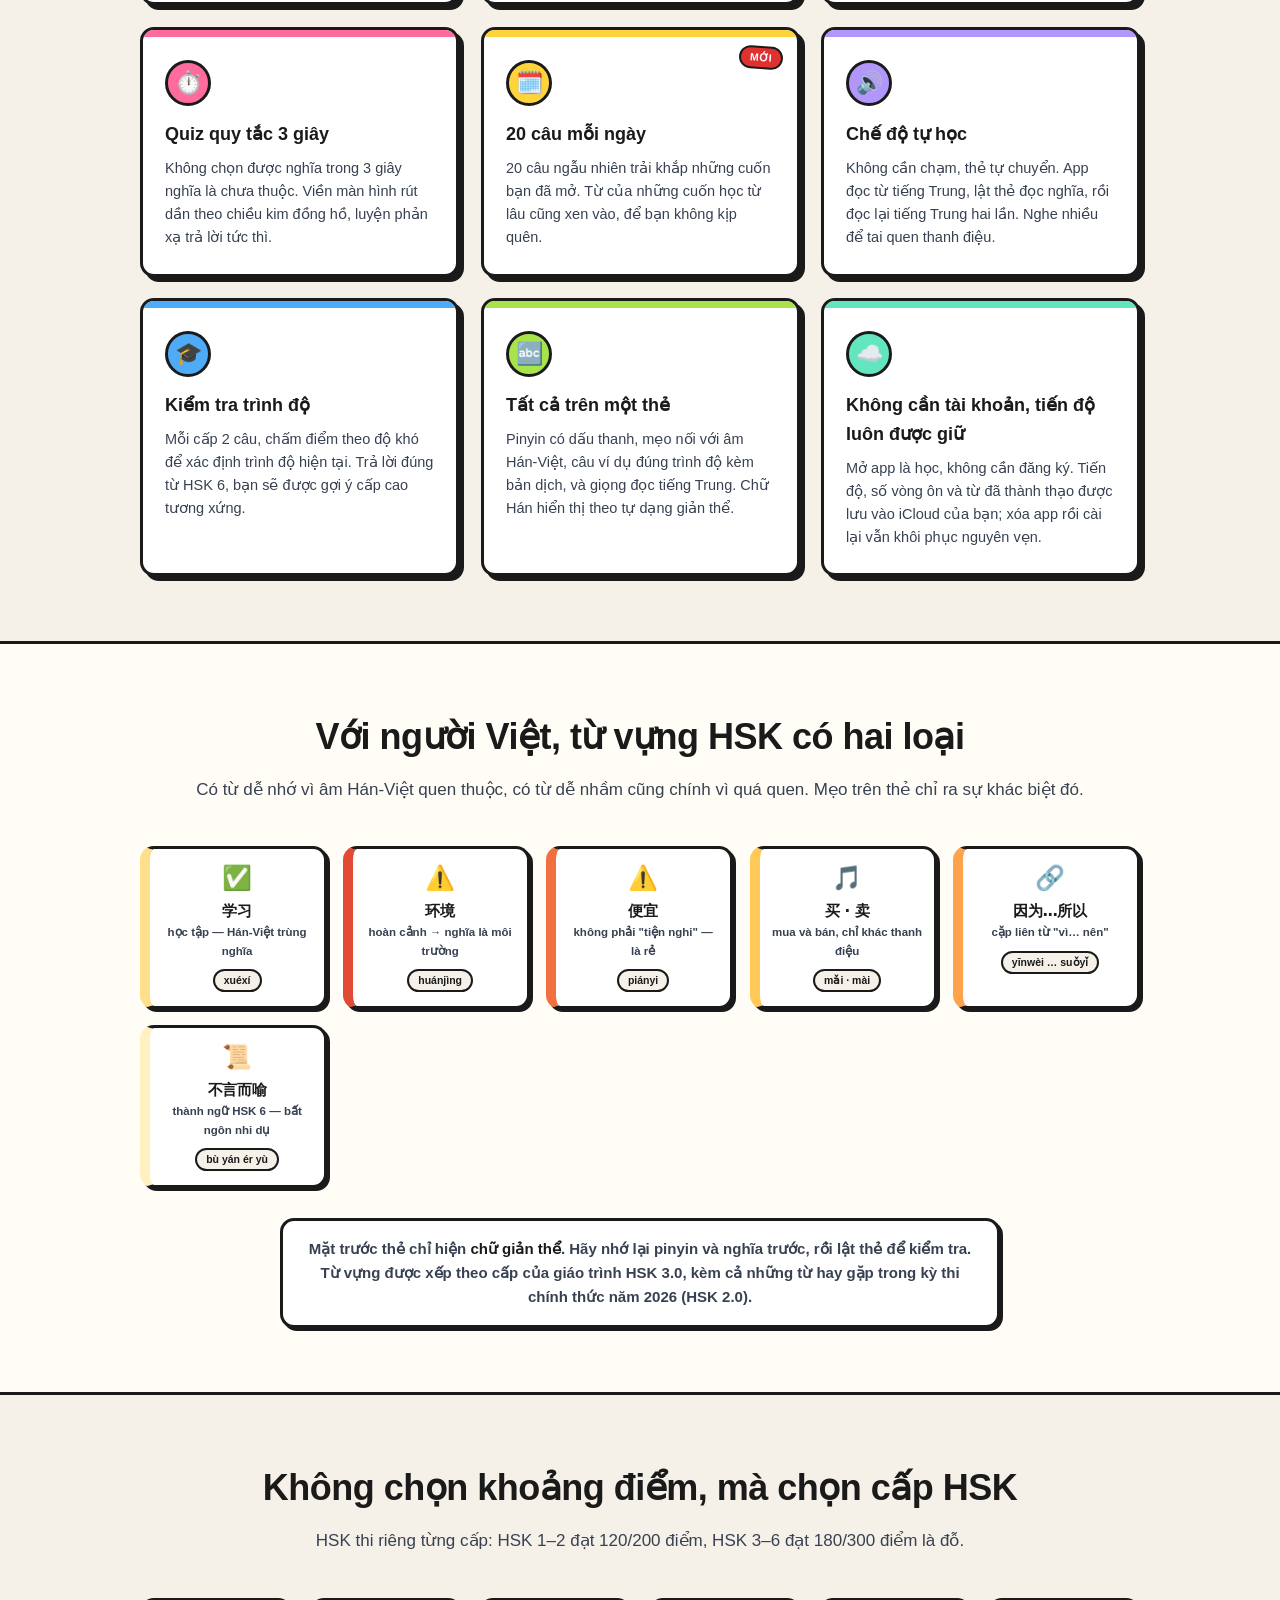
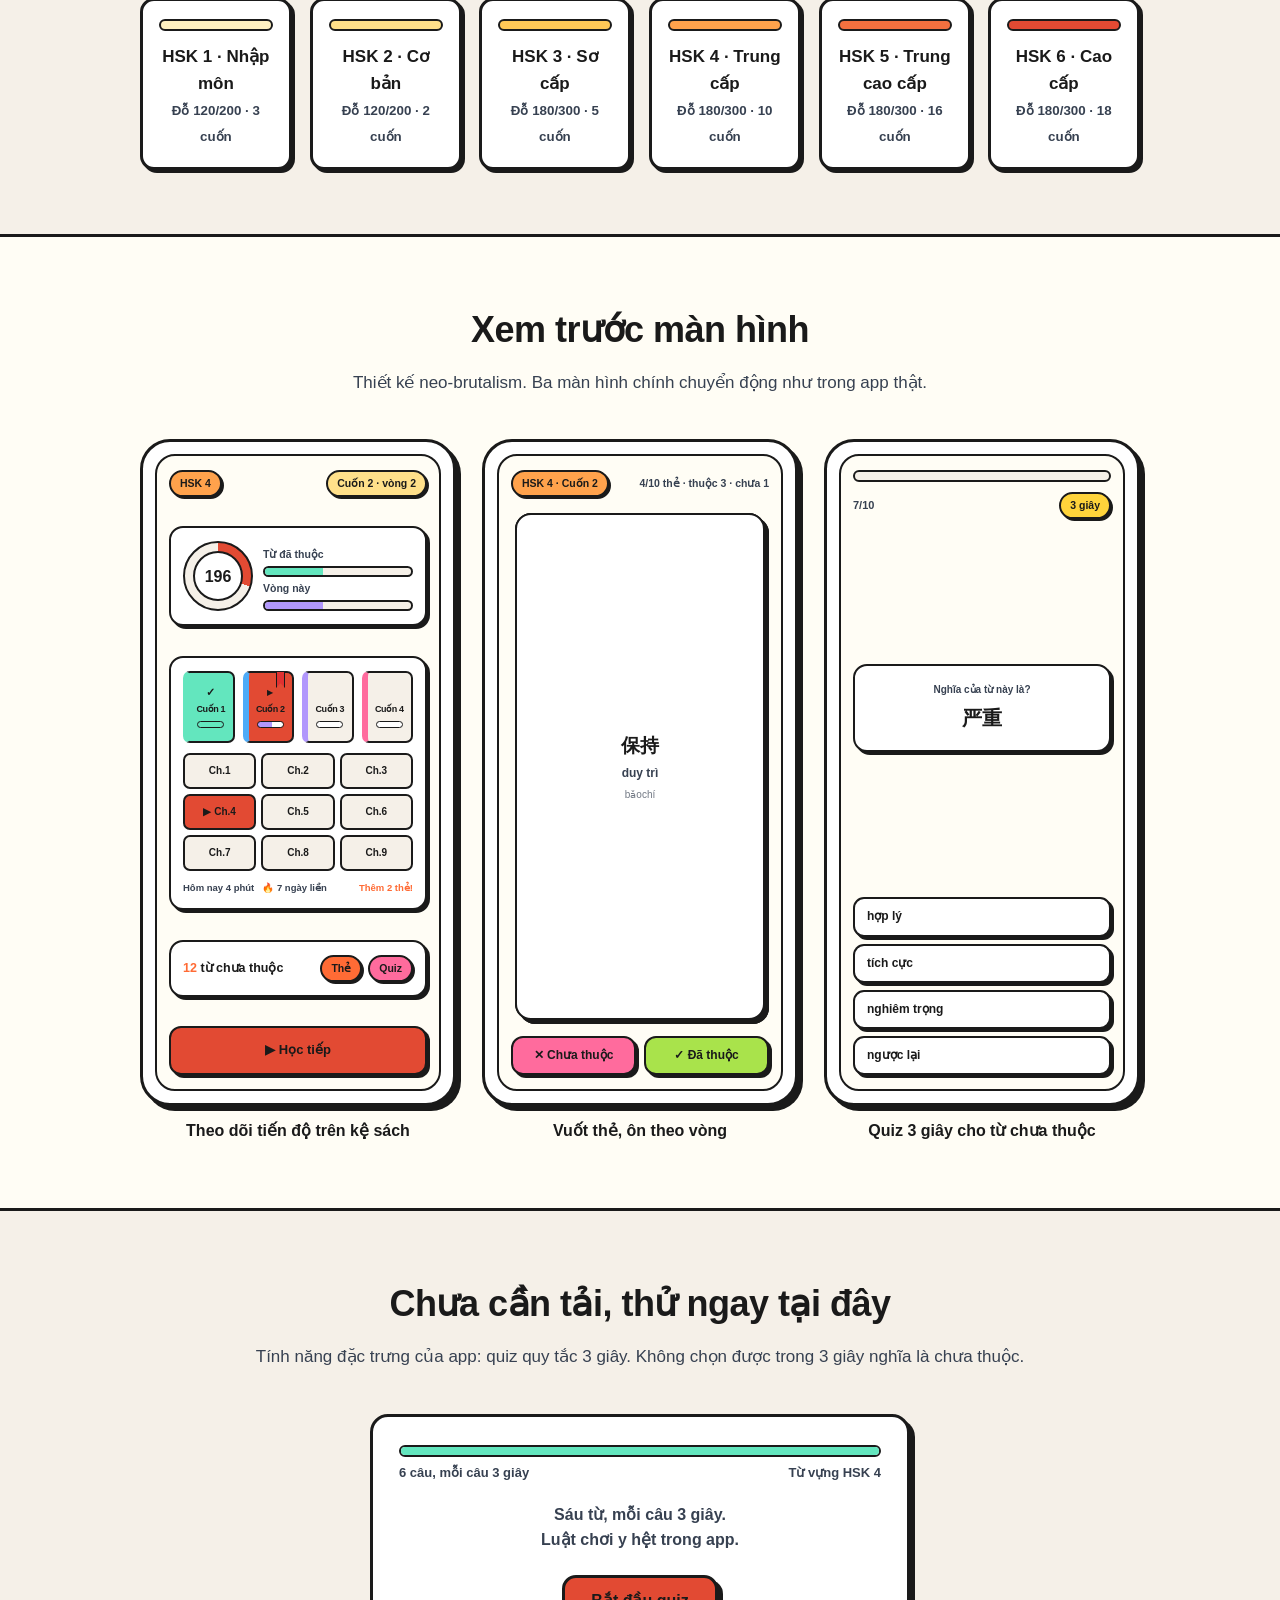
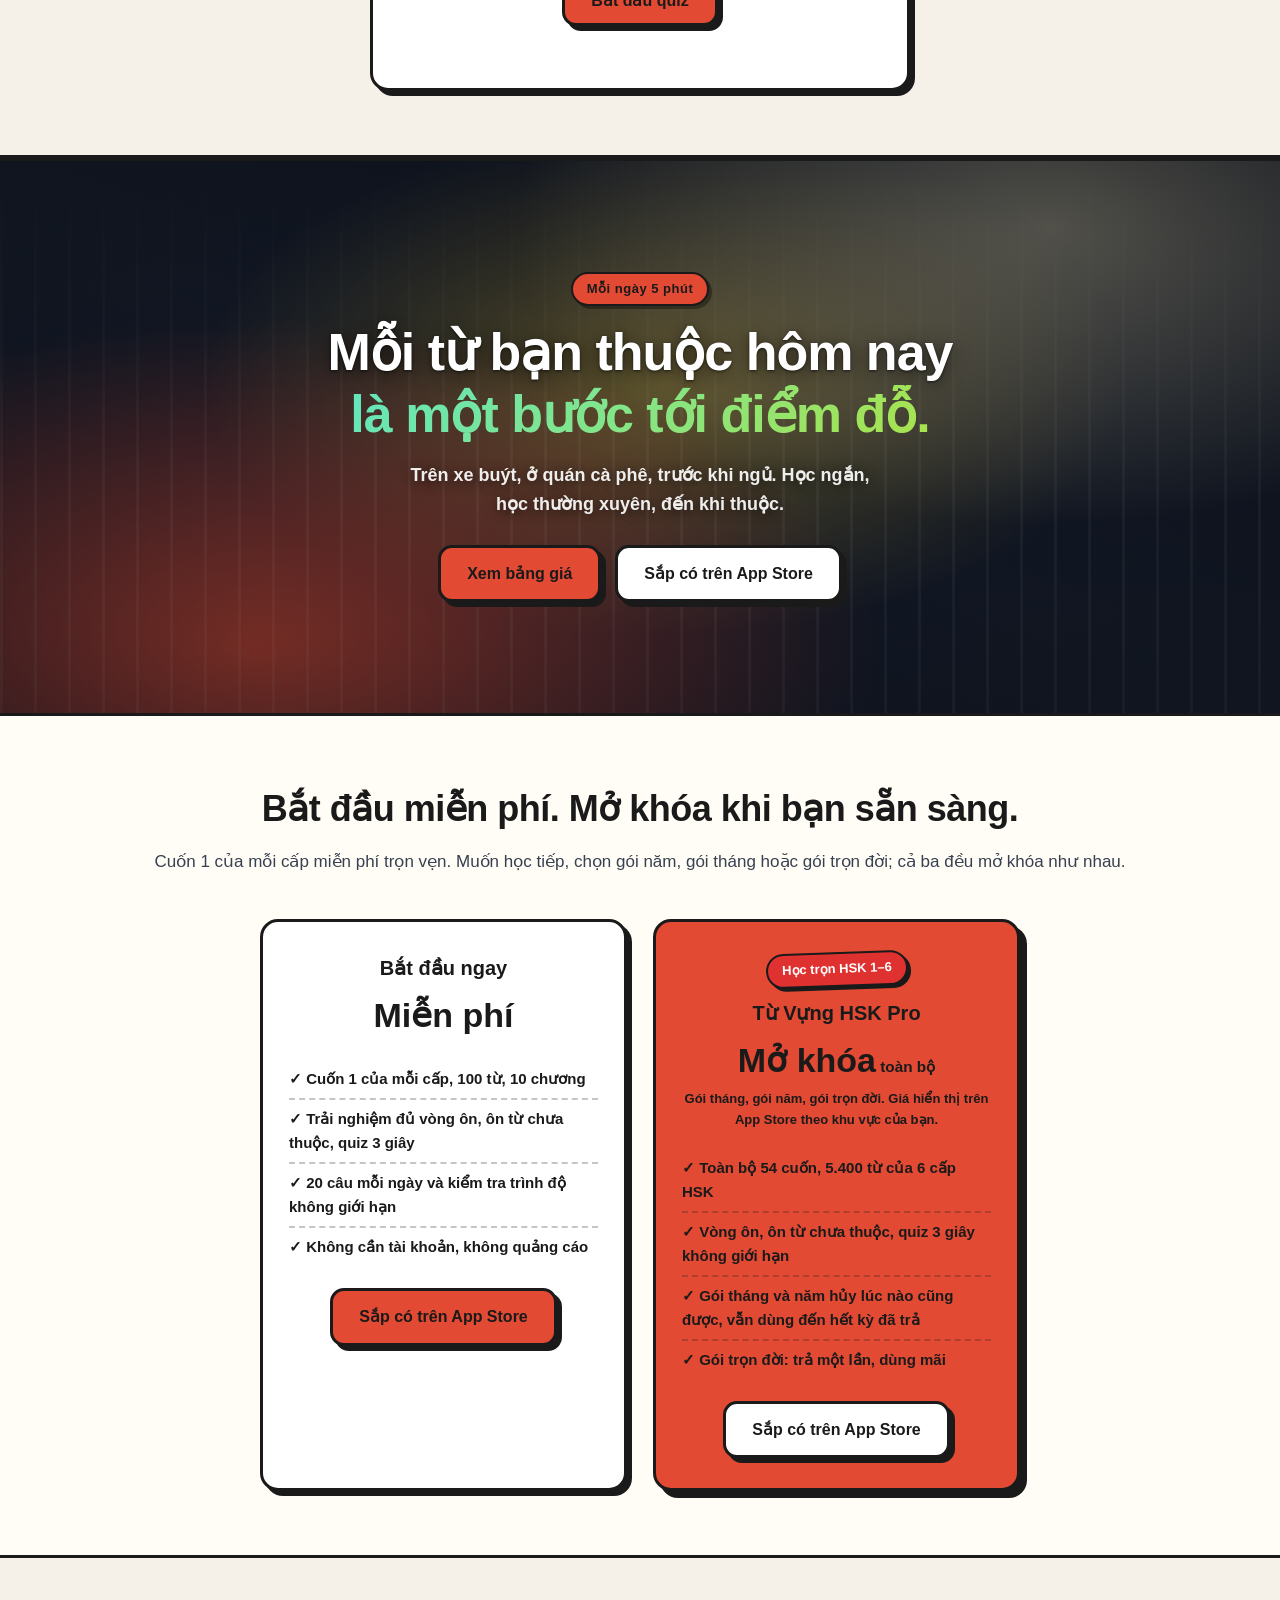
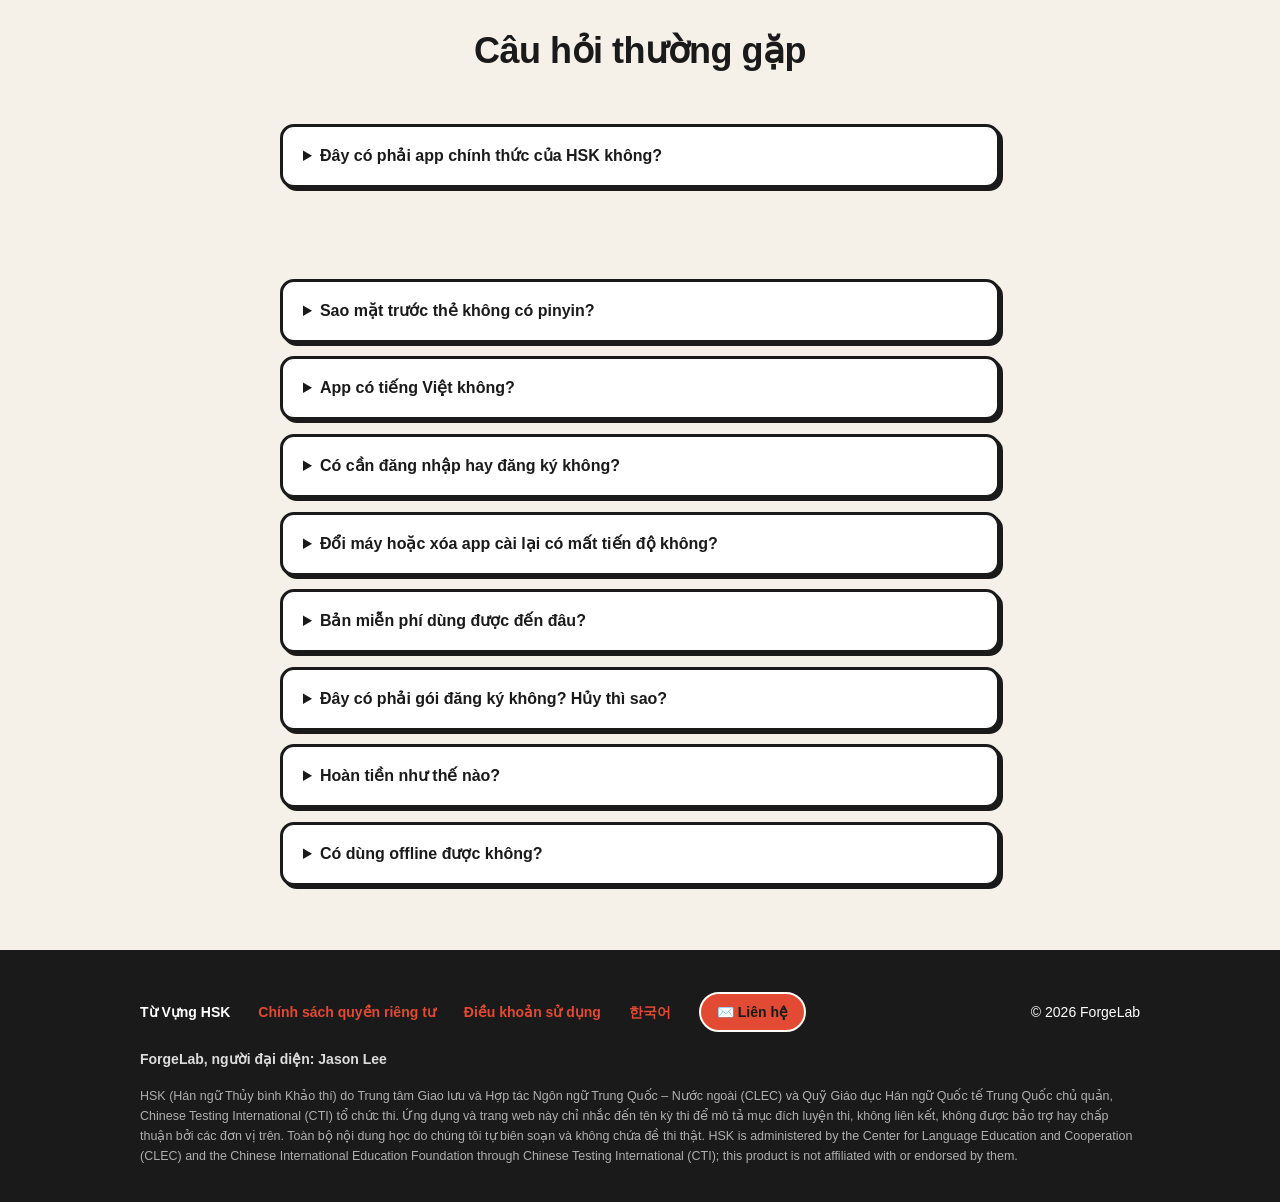
==== commit c5fd48a5: "Site: drop the book-spine row under the wide film, as on 구구공 Co-Authored-By: Claude Opus 5 <noreply@" ====
--- a/docs/index.html
+++ b/docs/index.html
@@ -122,14 +122,6 @@
       <span class="kicker">Hồi độc (<span lang="zh">回讀</span>) · đọc đi đọc lại</span>
       <h2>Xem, rồi lại xem.<br /><span class="film-hl">Đến khi nhớ.</span></h2>
       <p>Lật từng thẻ, quay về thẻ đầu rồi lật lại. Cho đến khi từ lạ trở nên quen thuộc.</p>
-      <div class="spines" aria-hidden="true">
-        <span class="spine" style="background: #FFF1C2;">HSK1</span>
-        <span class="spine" style="background: #FFE08A;">HSK2</span>
-        <span class="spine" style="background: #FFC857;">HSK3</span>
-        <span class="spine" style="background: #FFA24C;">HSK4</span>
-        <span class="spine" style="background: #F2703F;">HSK5</span>
-        <span class="spine" style="background: #E24A33;">HSK6</span>
-      </div>
     </div>
   </div>
 </section>
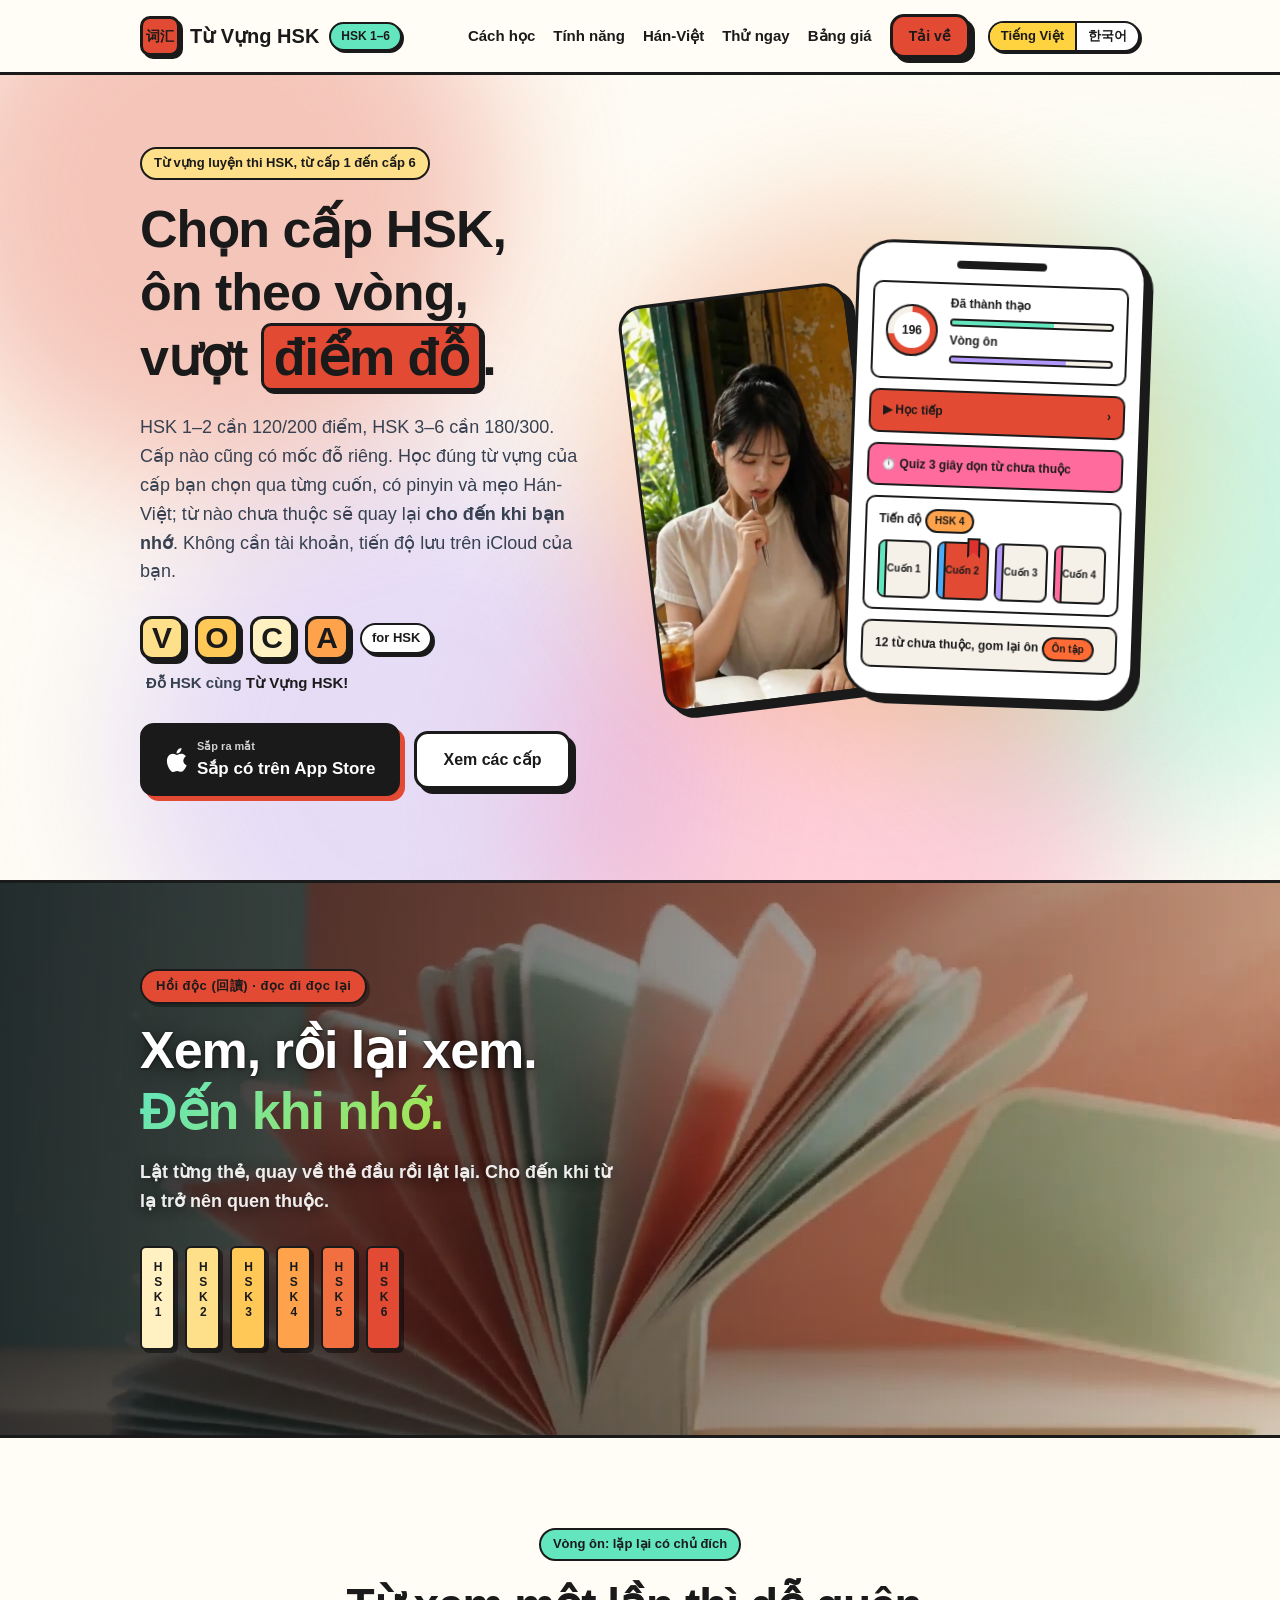
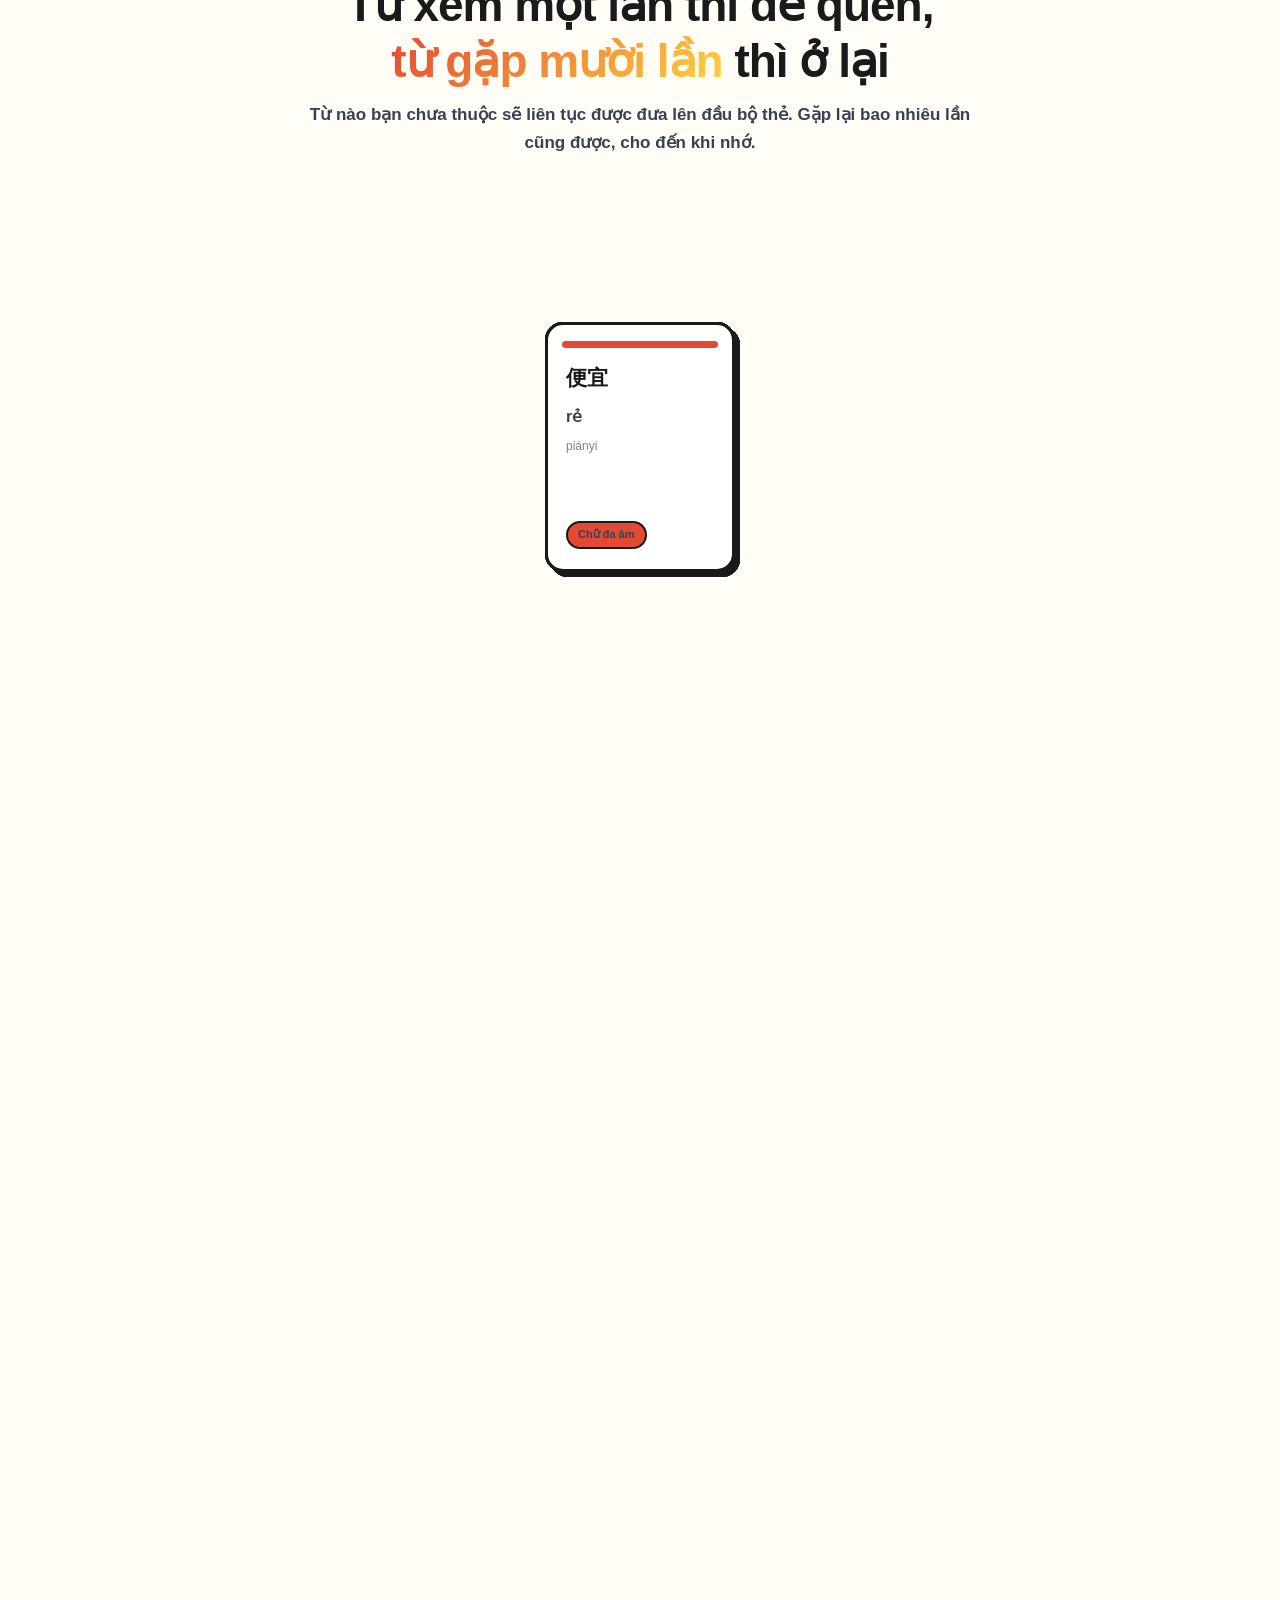
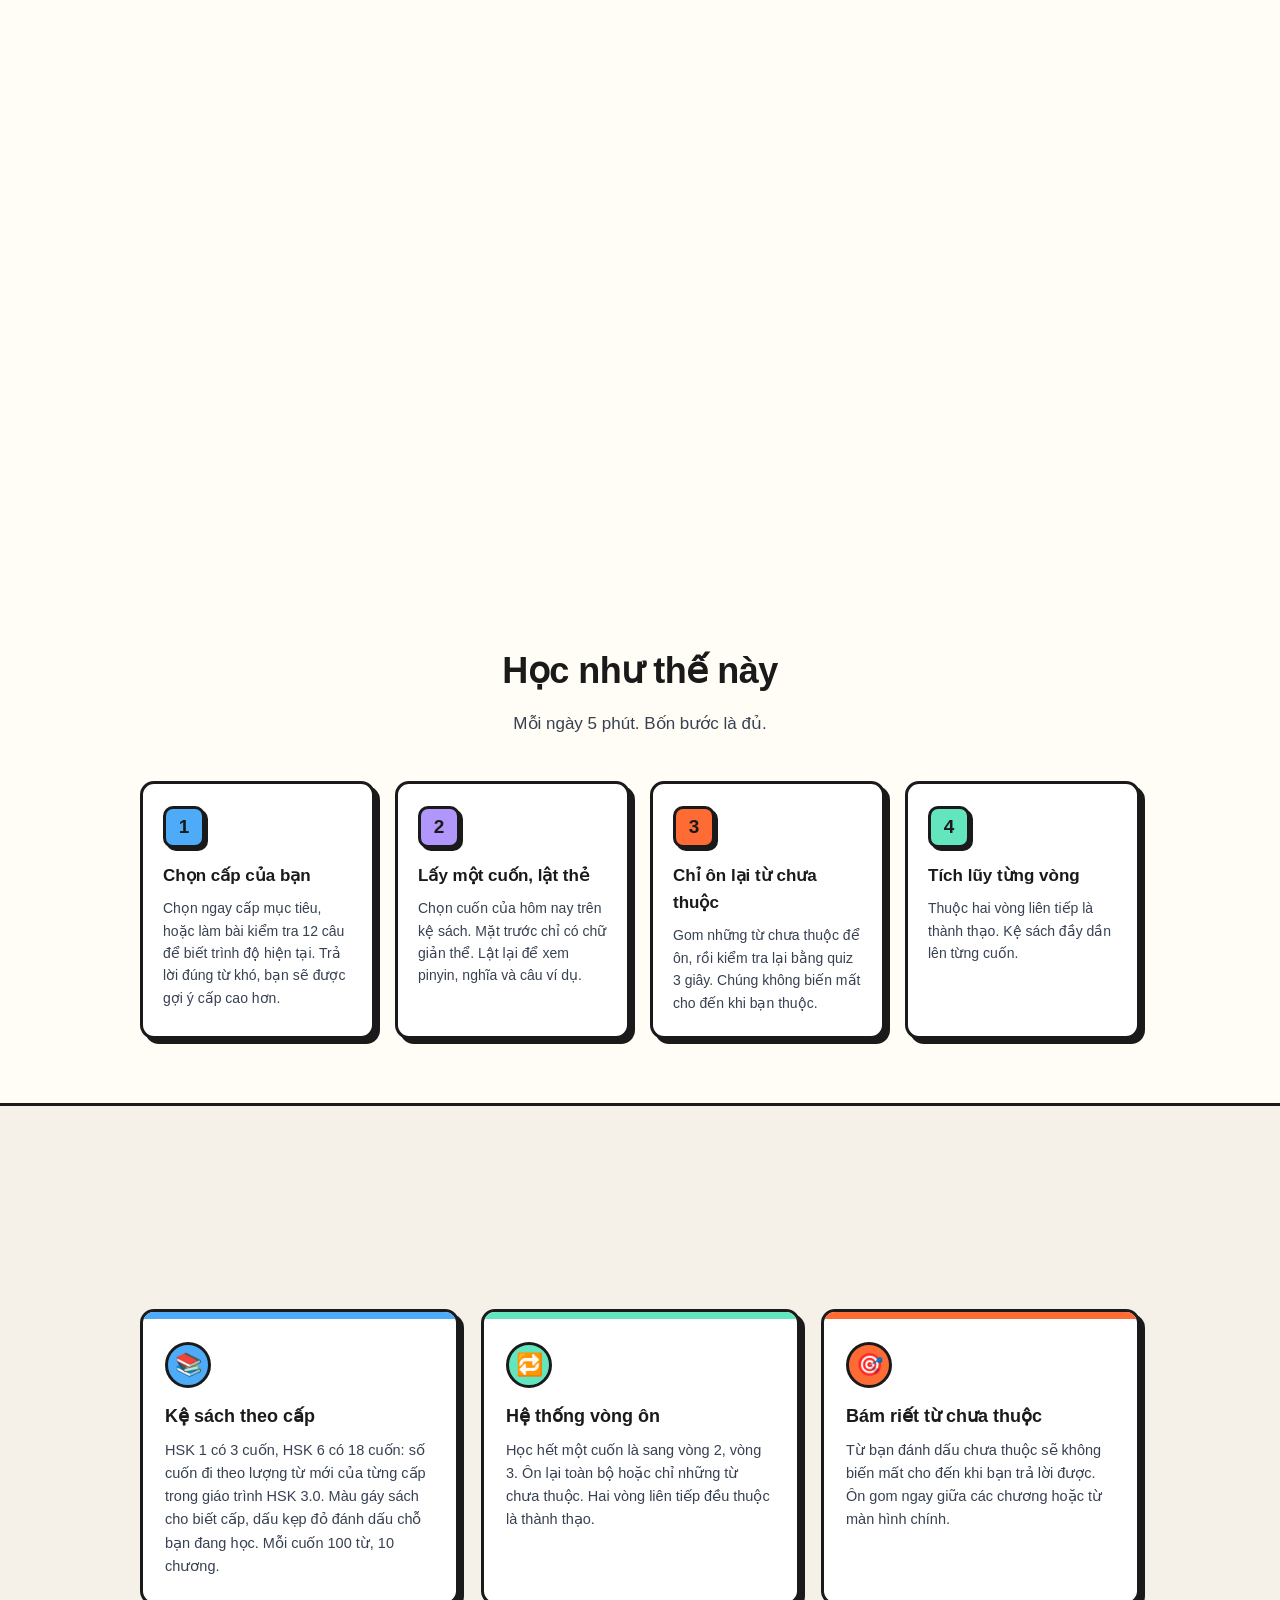
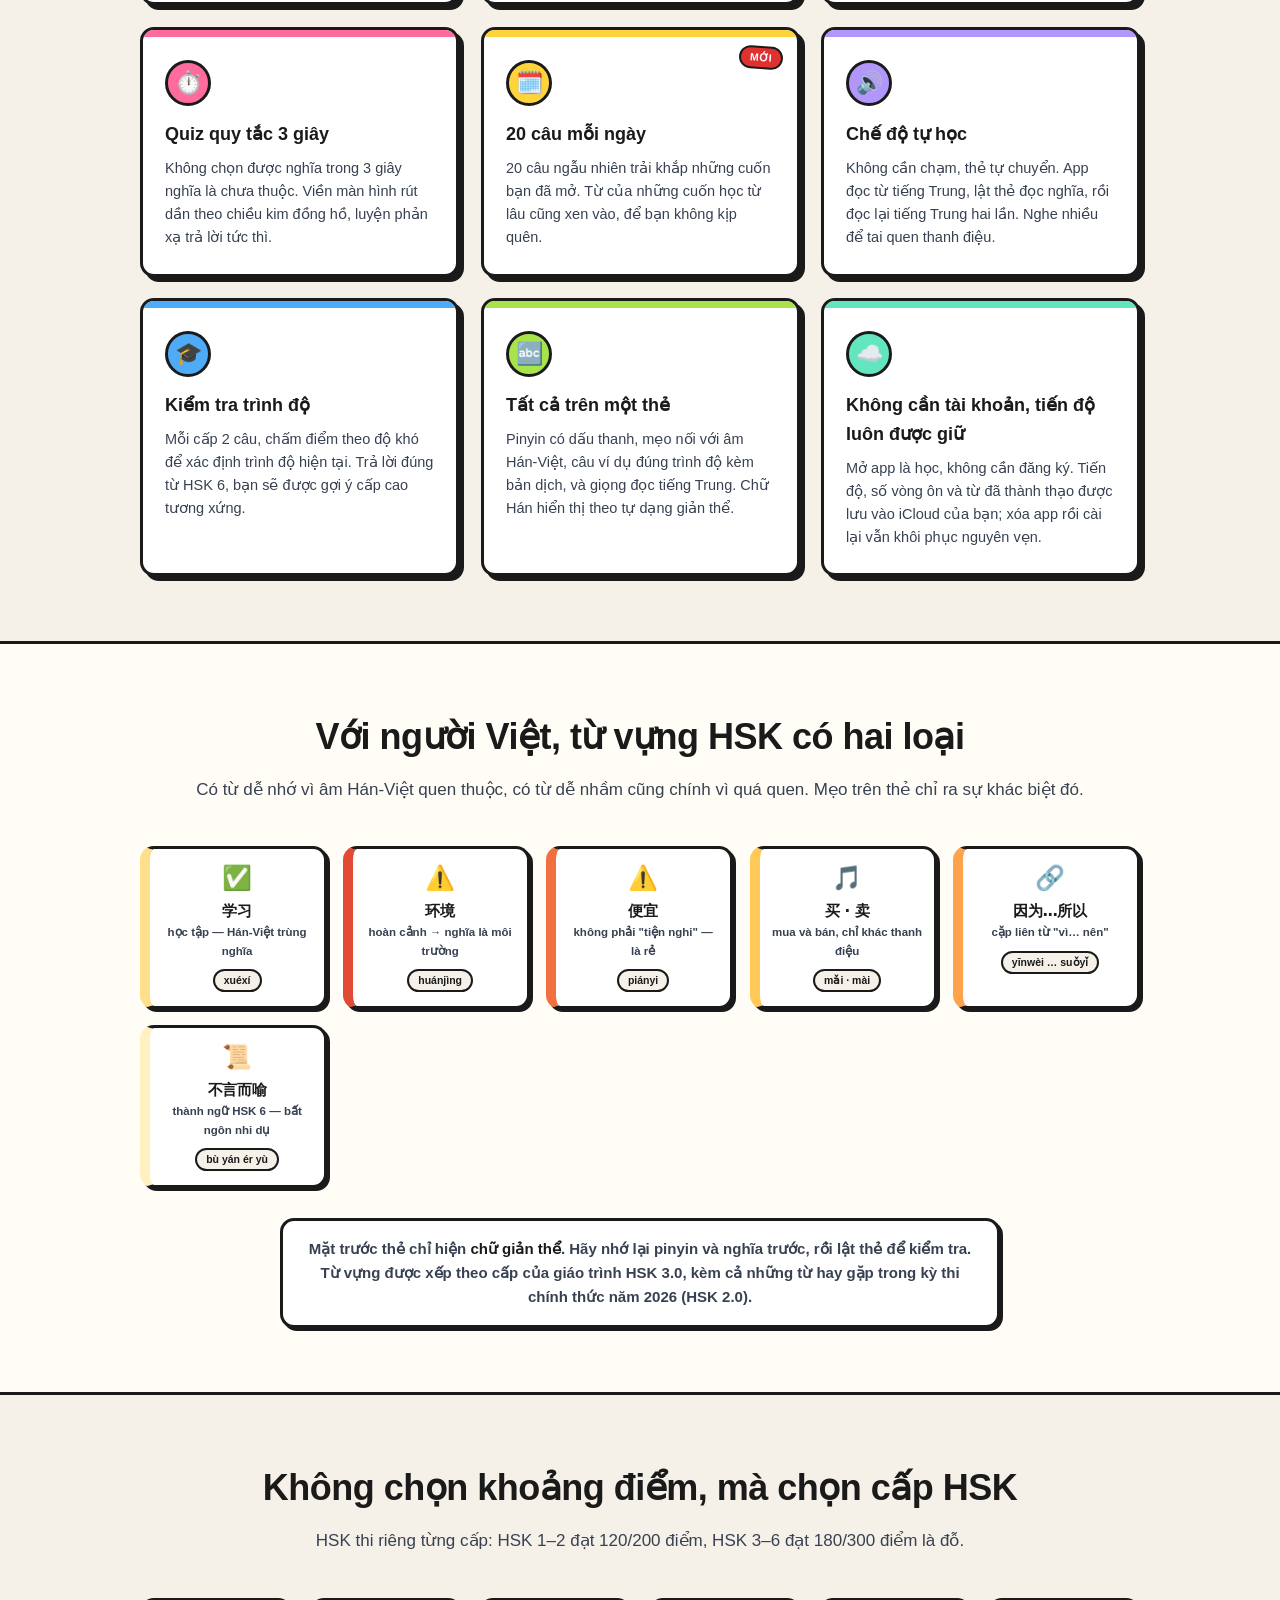
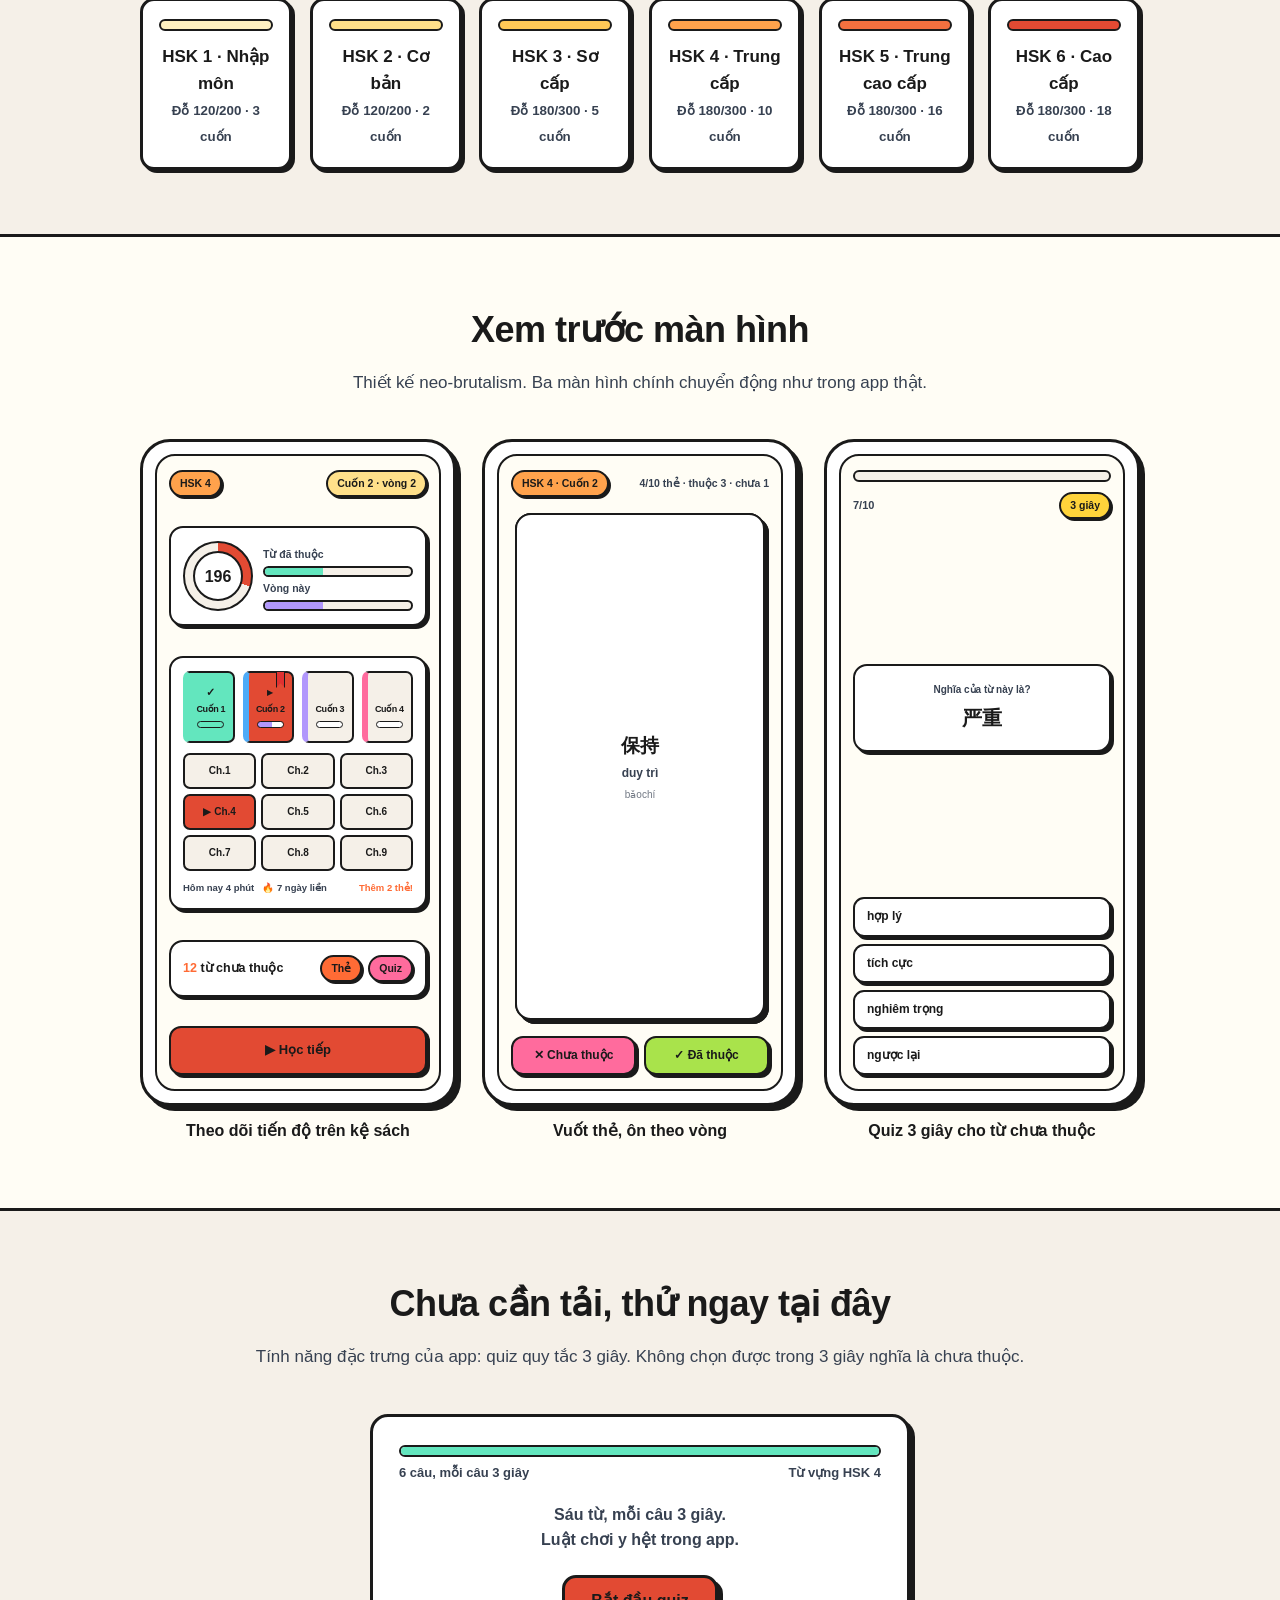
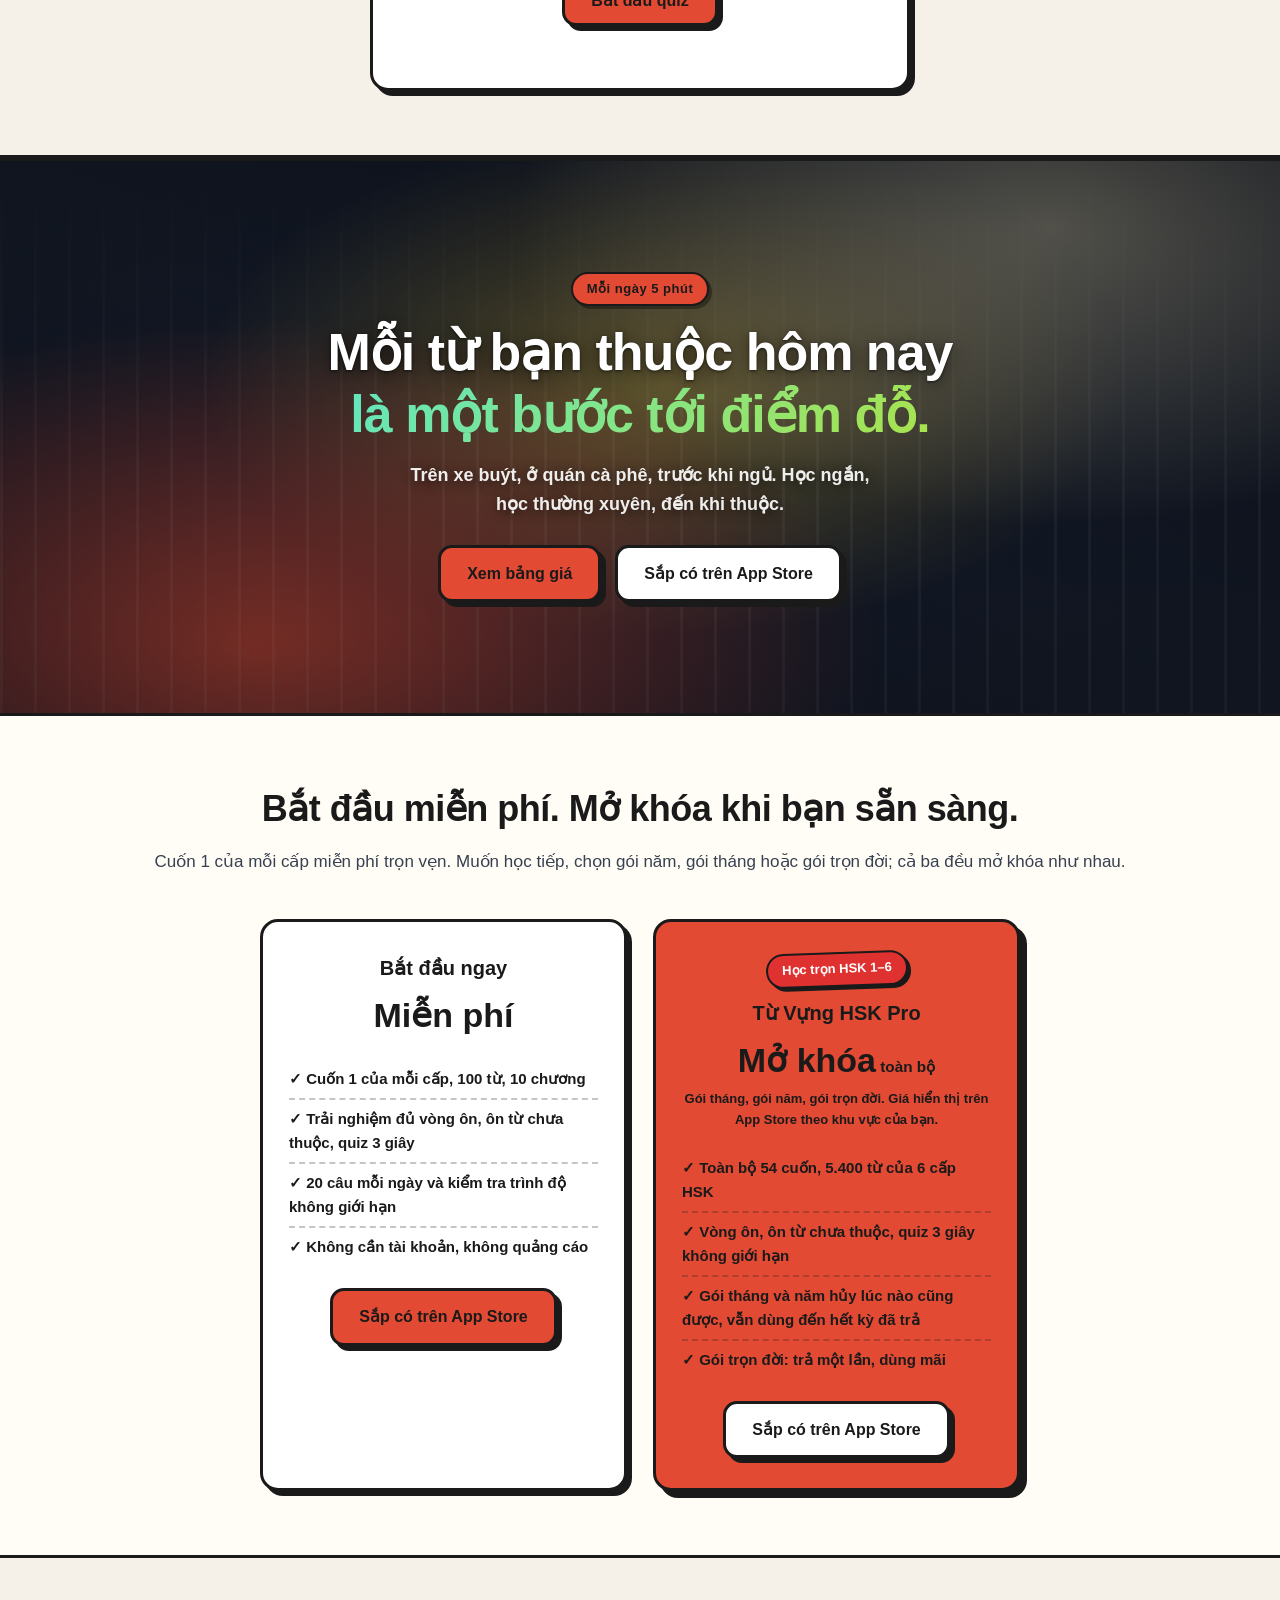
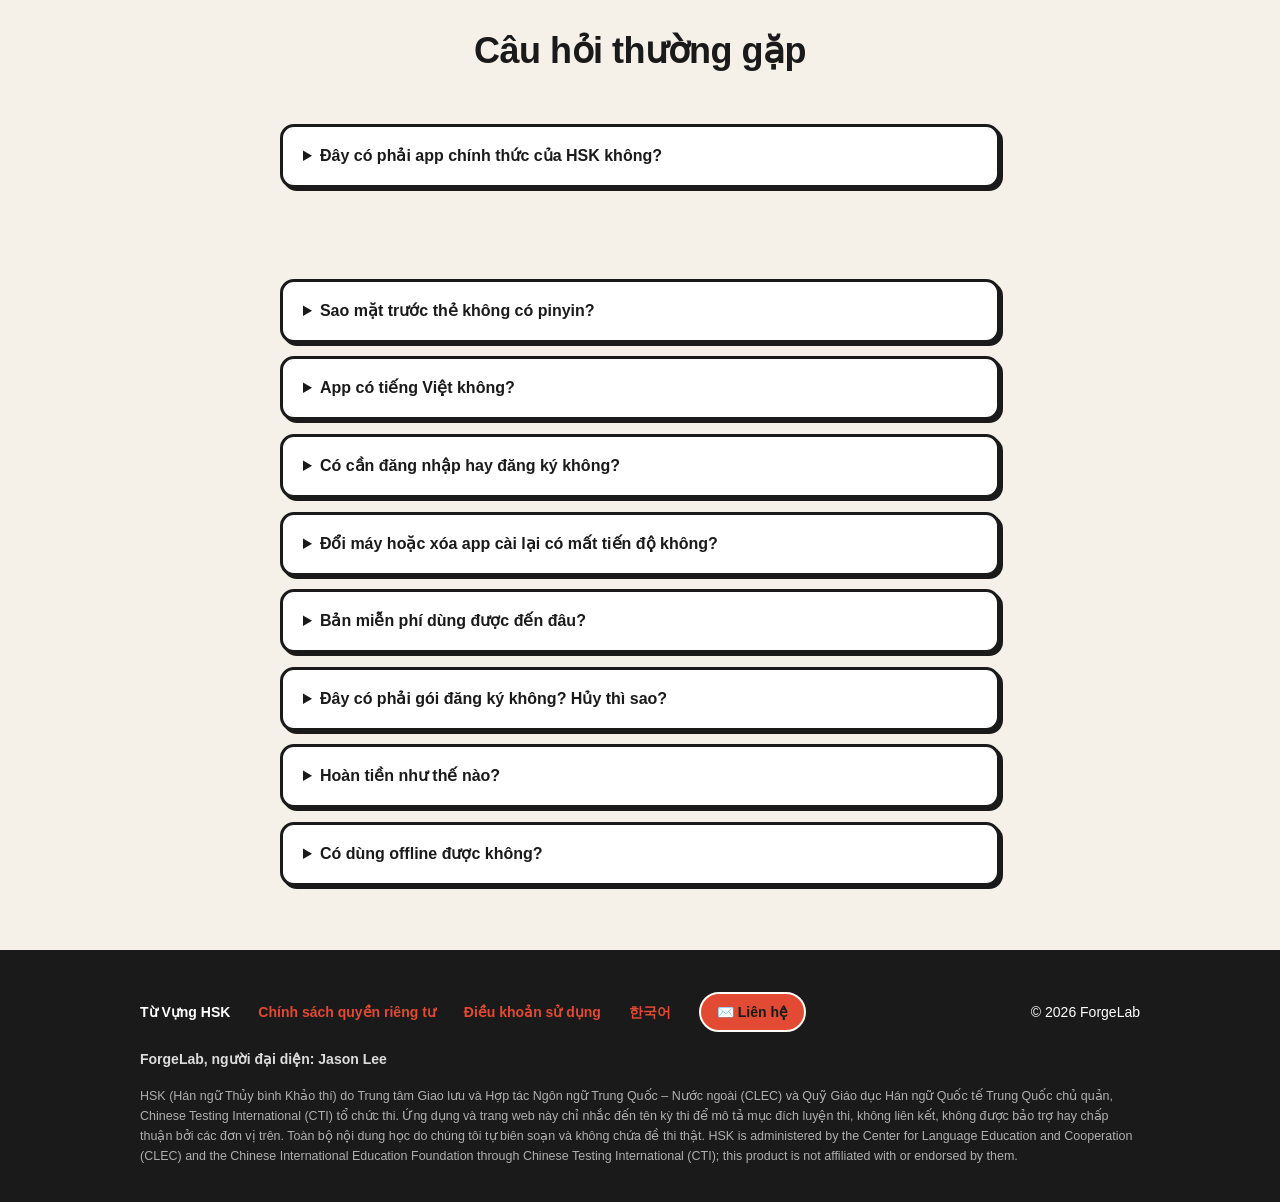
==== commit afb6af77: "Site: wide film copy matches 구구공 (회독 · 돌려 읽기) Co-Authored-By: Claude Opus 5 <noreply@anthropic.com>" ====
--- a/docs/index.html
+++ b/docs/index.html
@@ -122,6 +122,14 @@
       <span class="kicker">Hồi độc (<span lang="zh">回讀</span>) · đọc đi đọc lại</span>
       <h2>Xem, rồi lại xem.<br /><span class="film-hl">Đến khi nhớ.</span></h2>
       <p>Lật từng thẻ, quay về thẻ đầu rồi lật lại. Cho đến khi từ lạ trở nên quen thuộc.</p>
+      <div class="spines" aria-hidden="true">
+        <span class="spine" style="background: #FFF1C2;">HSK1</span>
+        <span class="spine" style="background: #FFE08A;">HSK2</span>
+        <span class="spine" style="background: #FFC857;">HSK3</span>
+        <span class="spine" style="background: #FFA24C;">HSK4</span>
+        <span class="spine" style="background: #F2703F;">HSK5</span>
+        <span class="spine" style="background: #E24A33;">HSK6</span>
+      </div>
     </div>
   </div>
 </section>
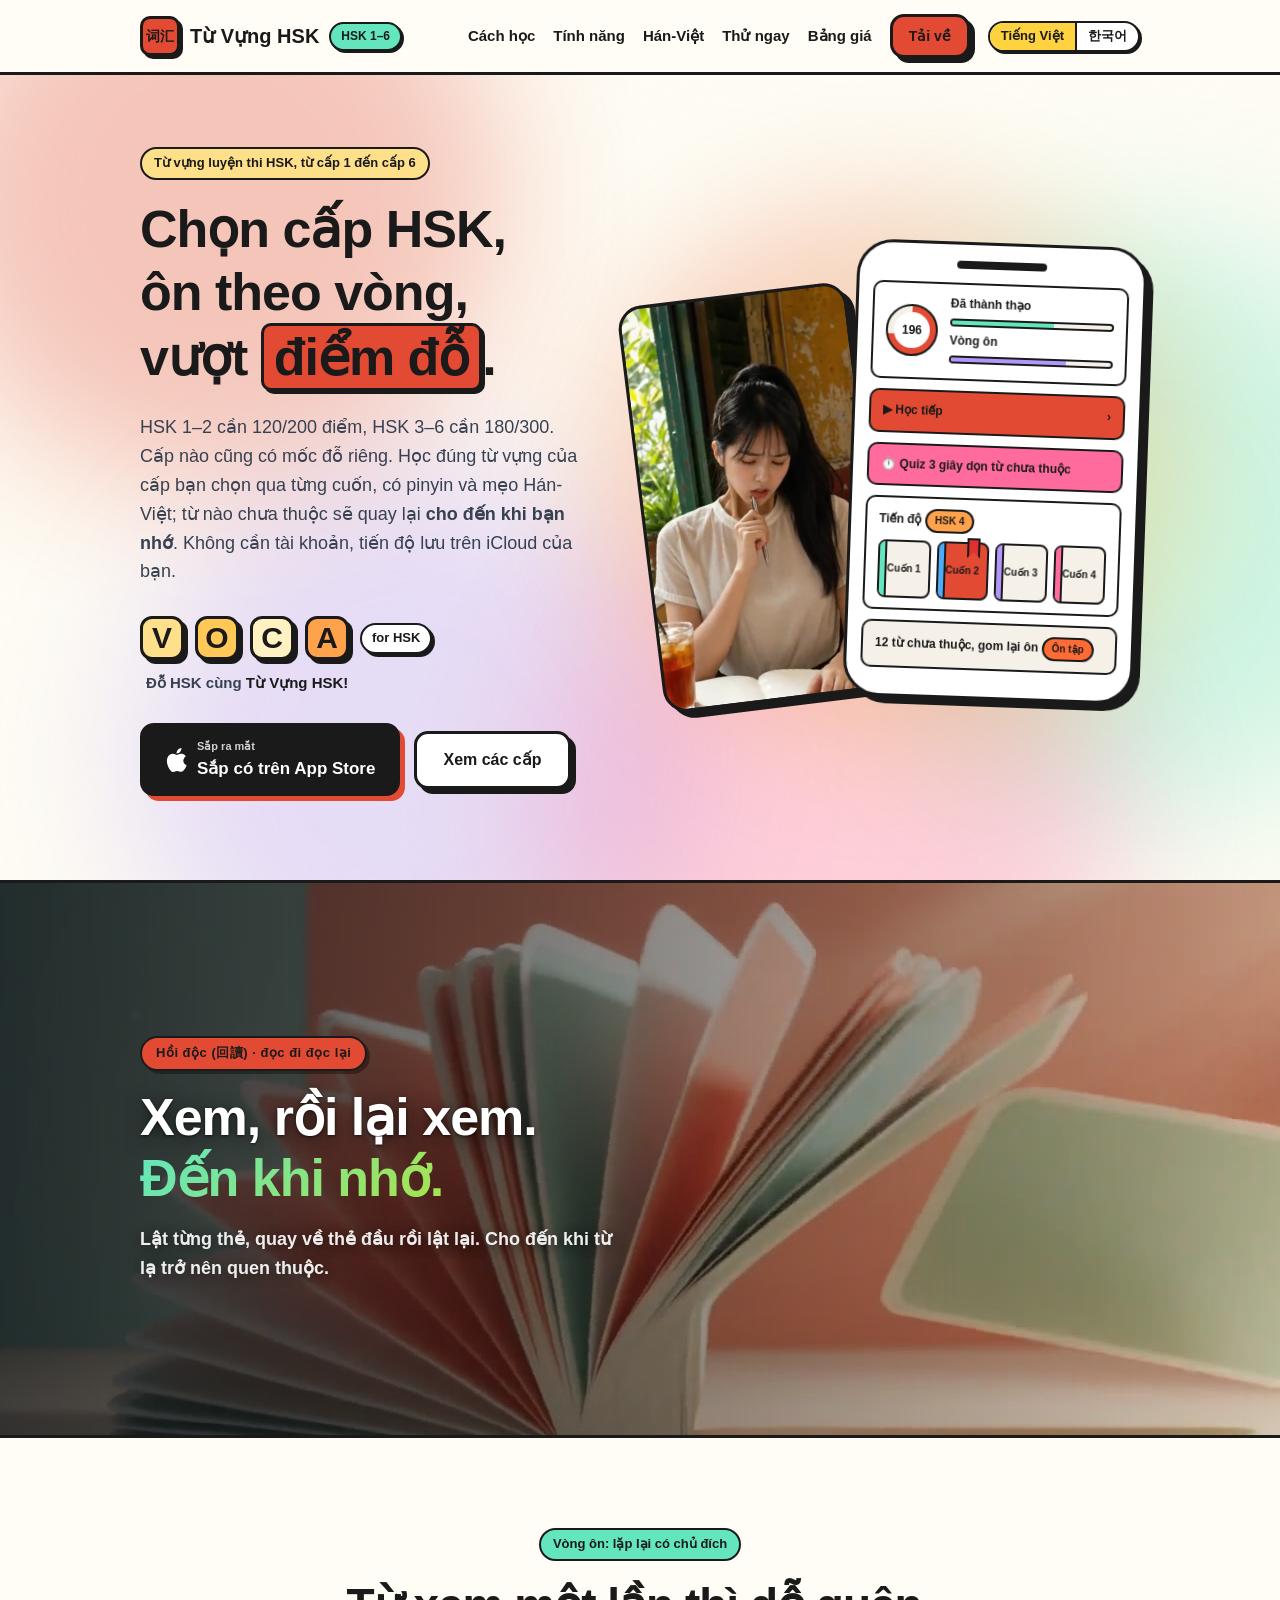
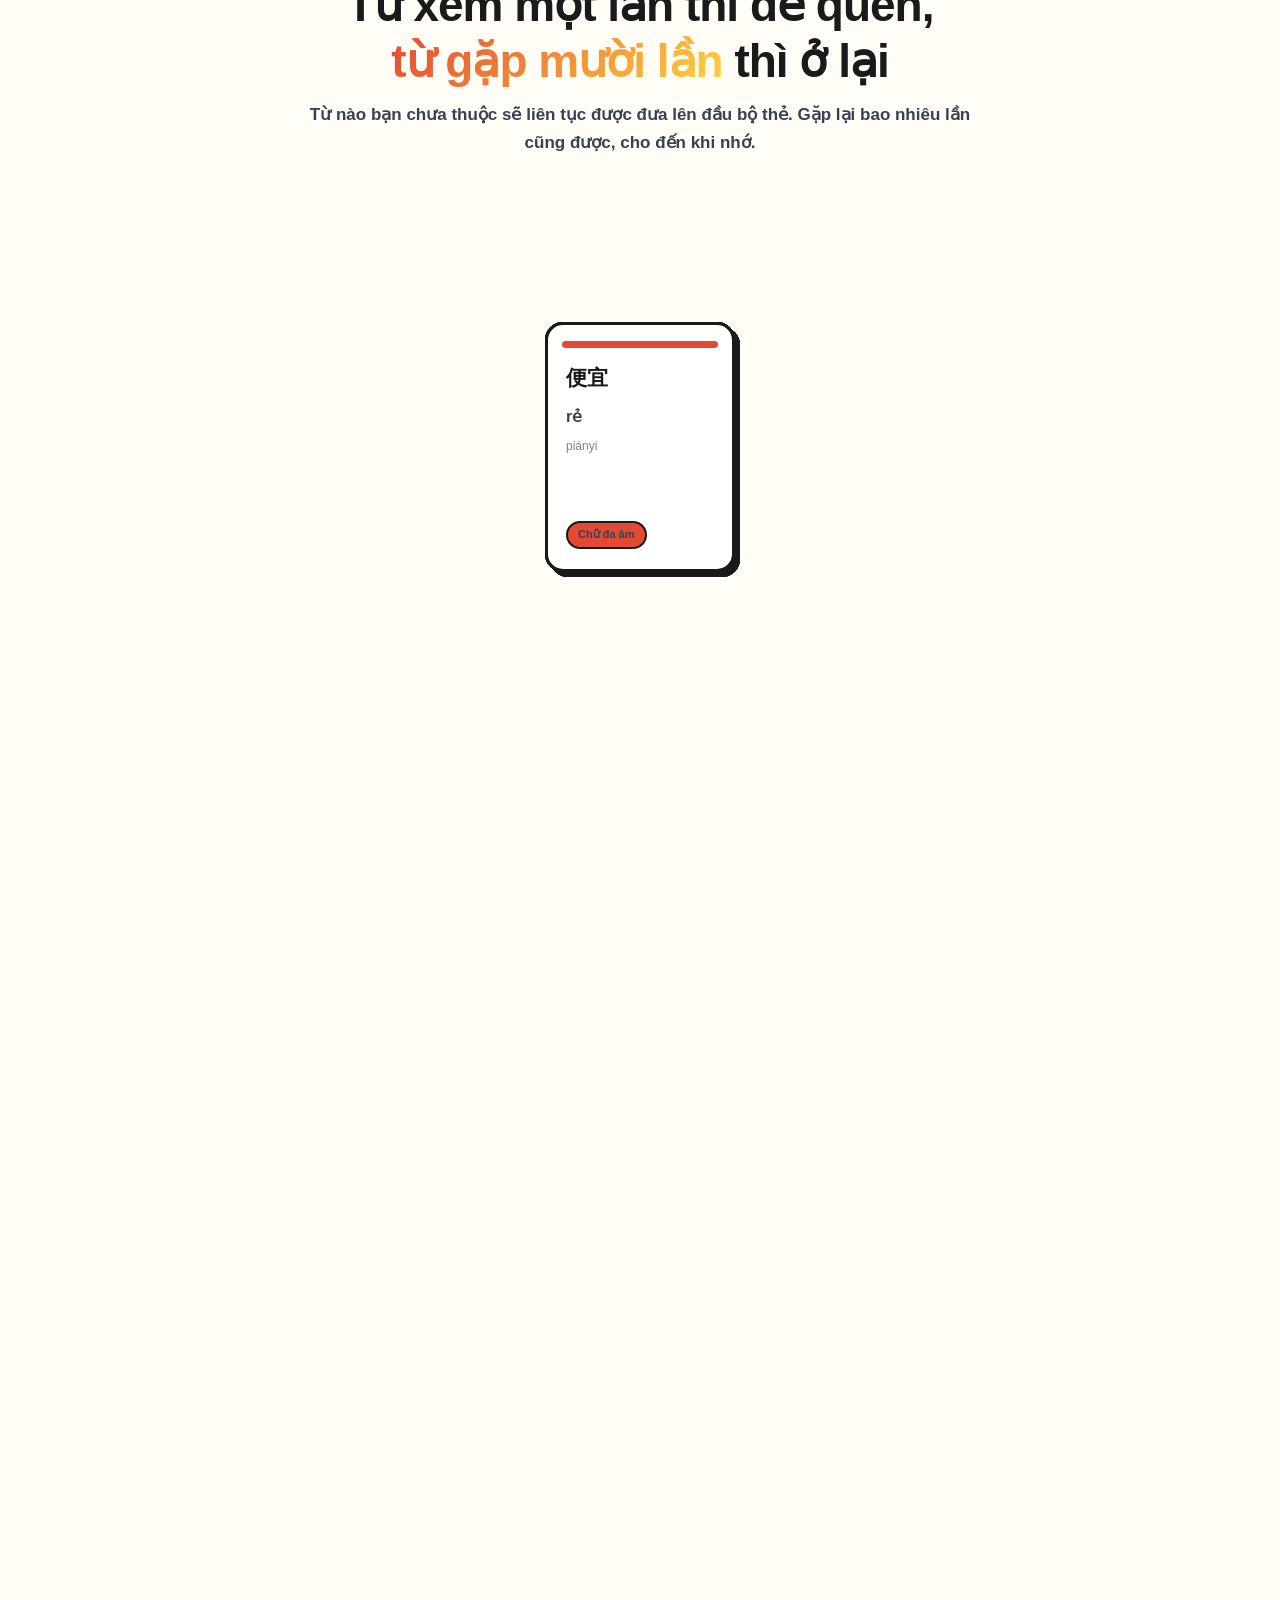
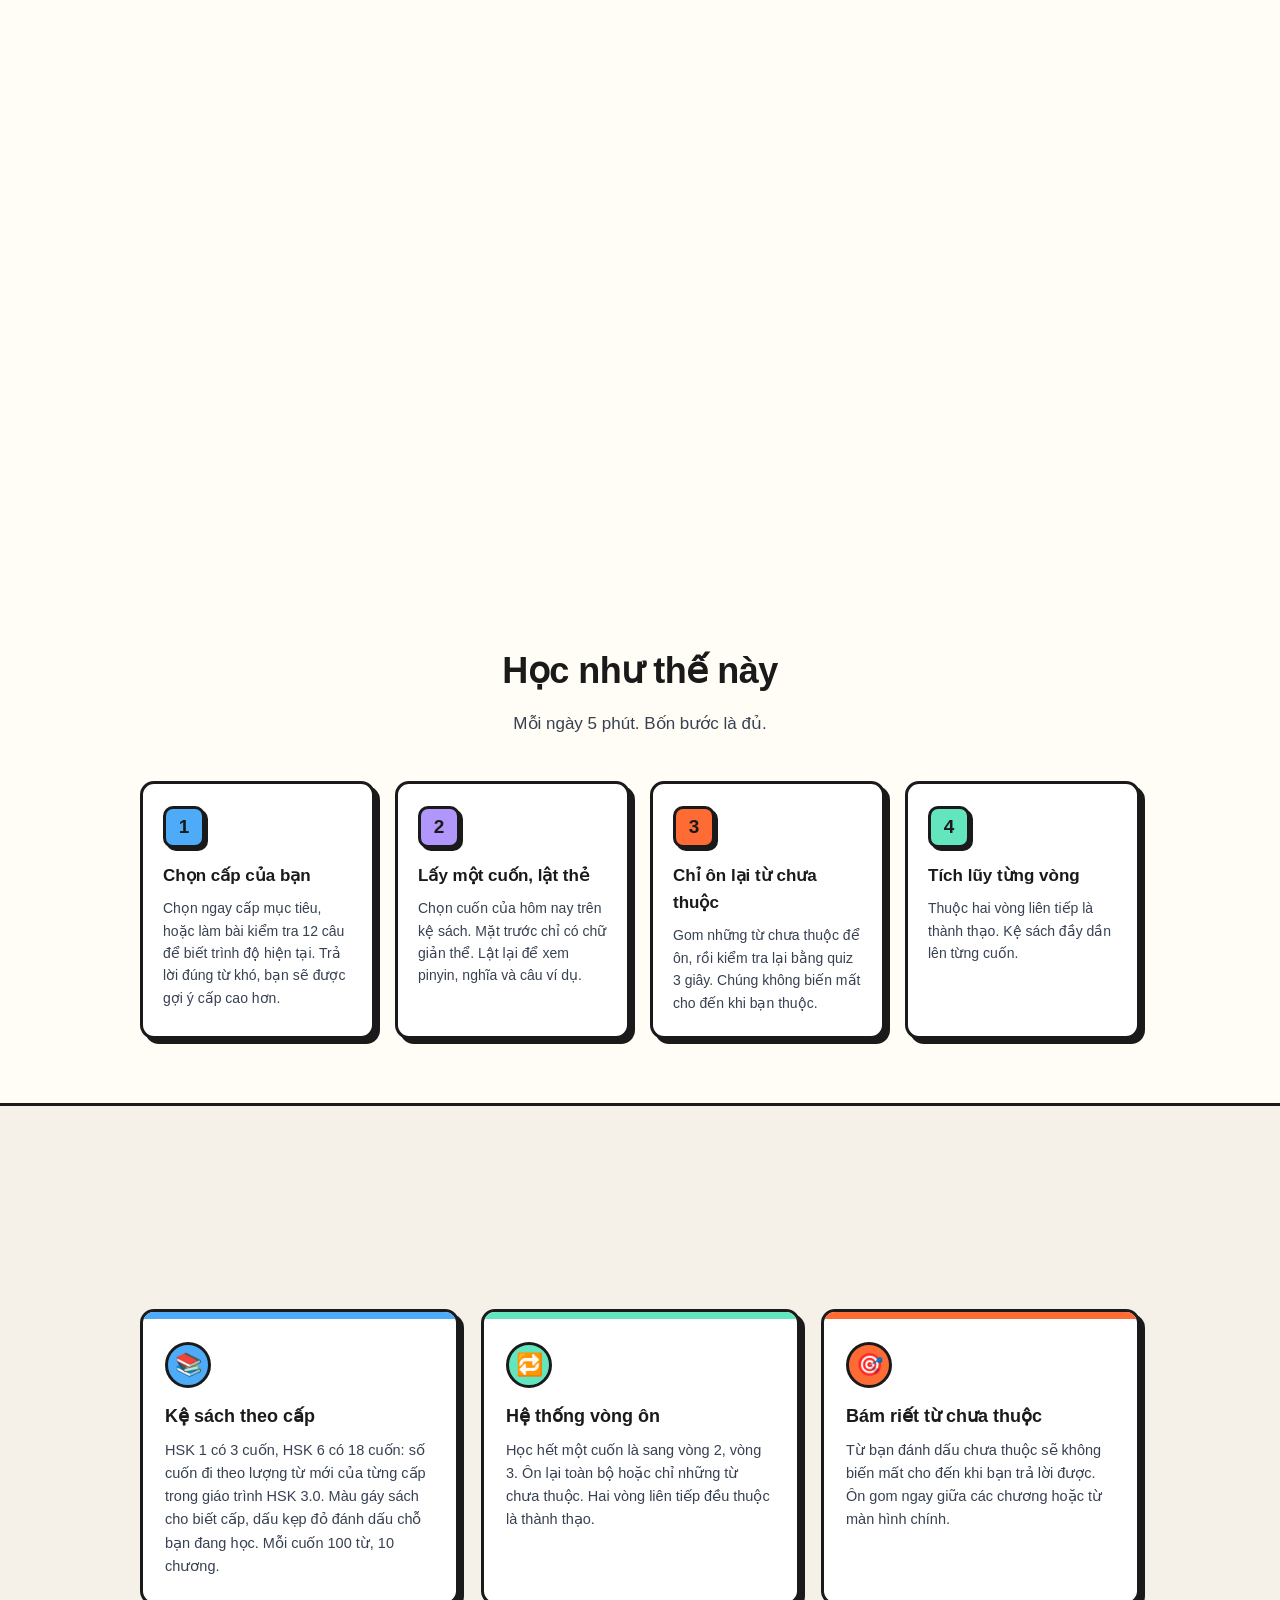
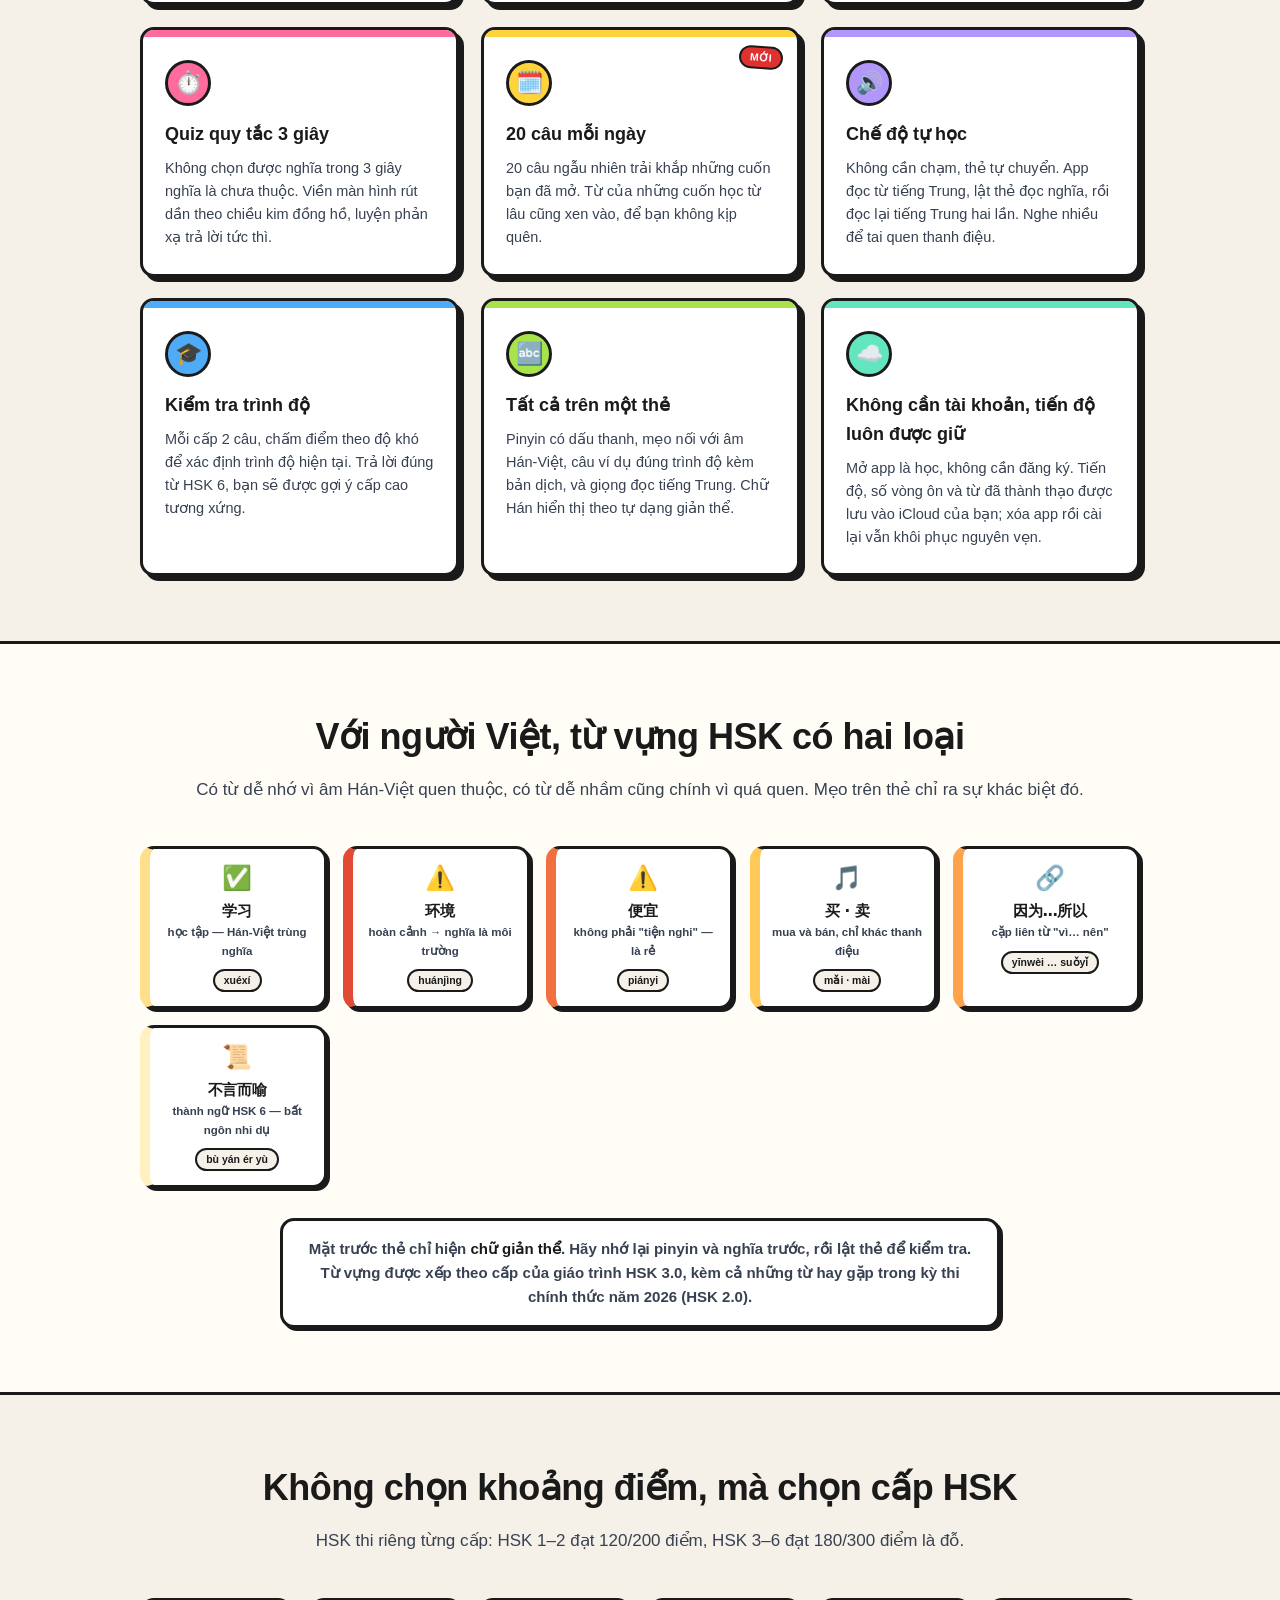
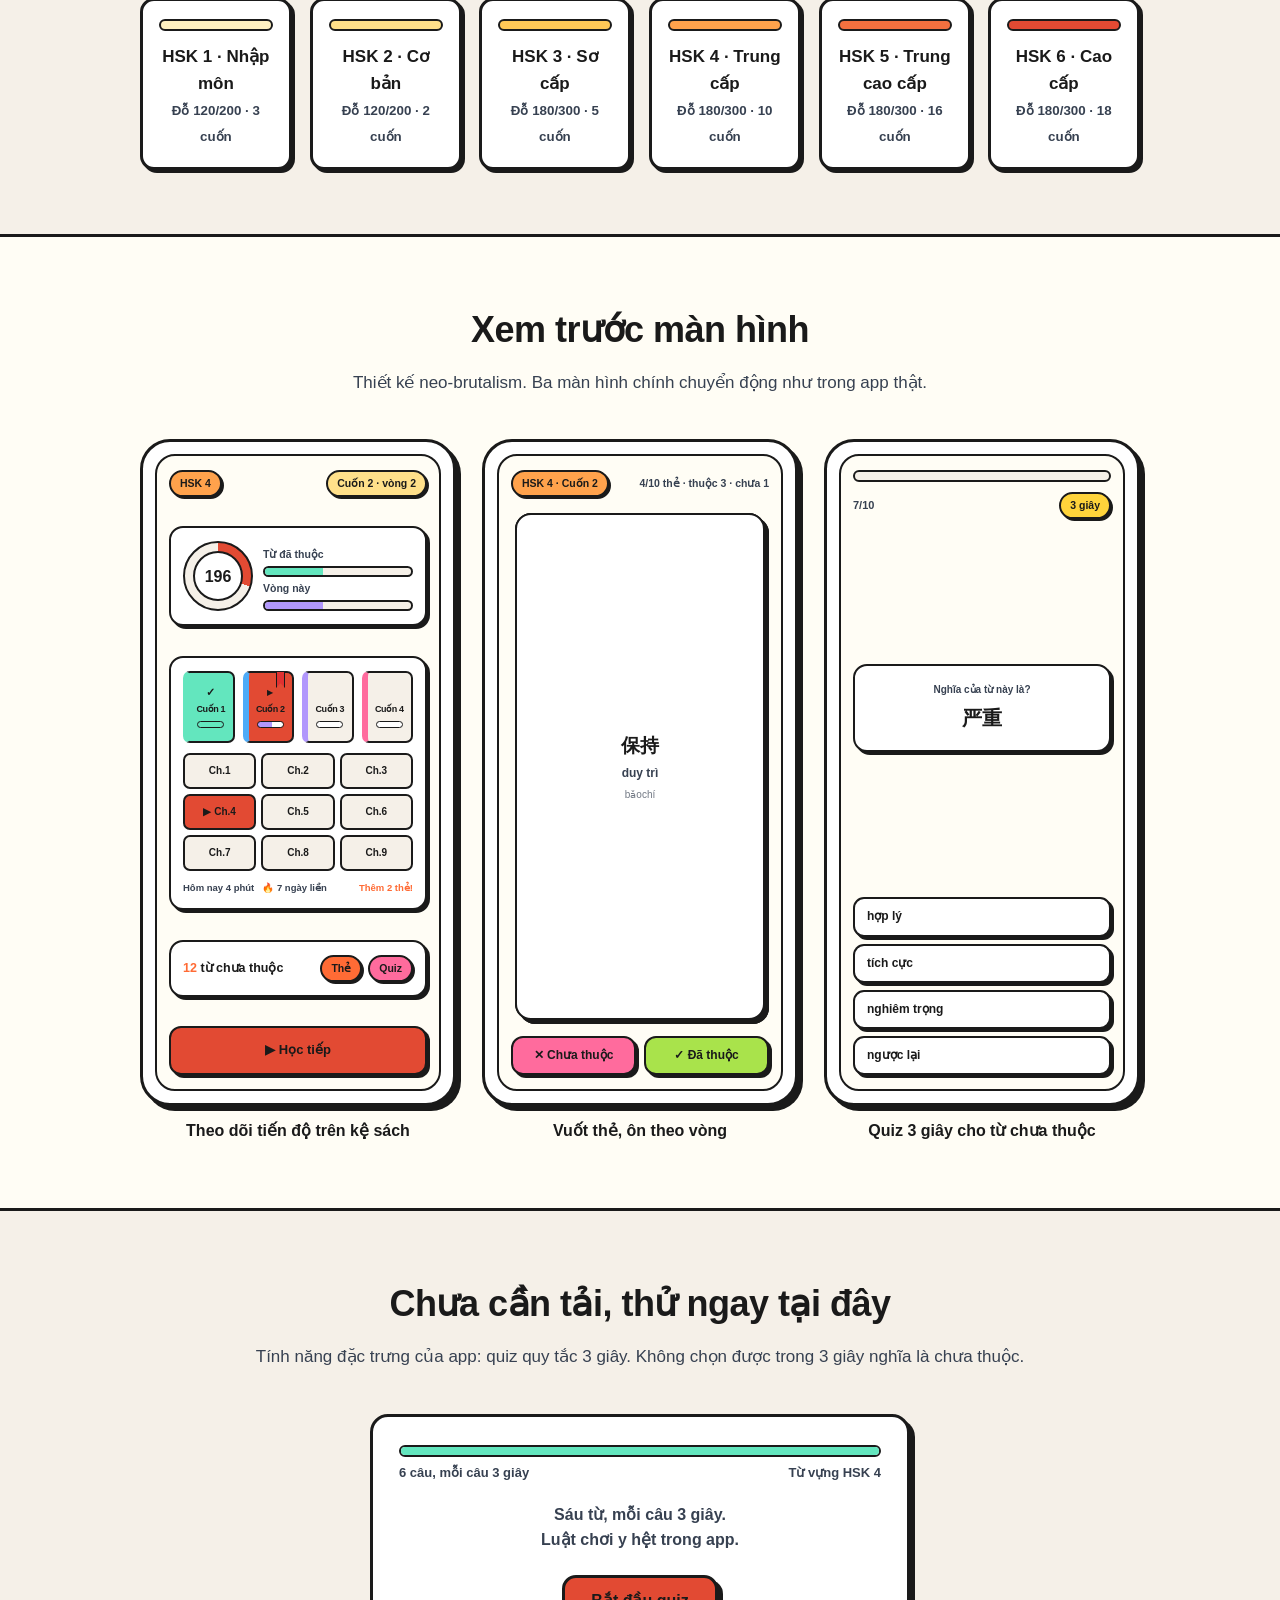
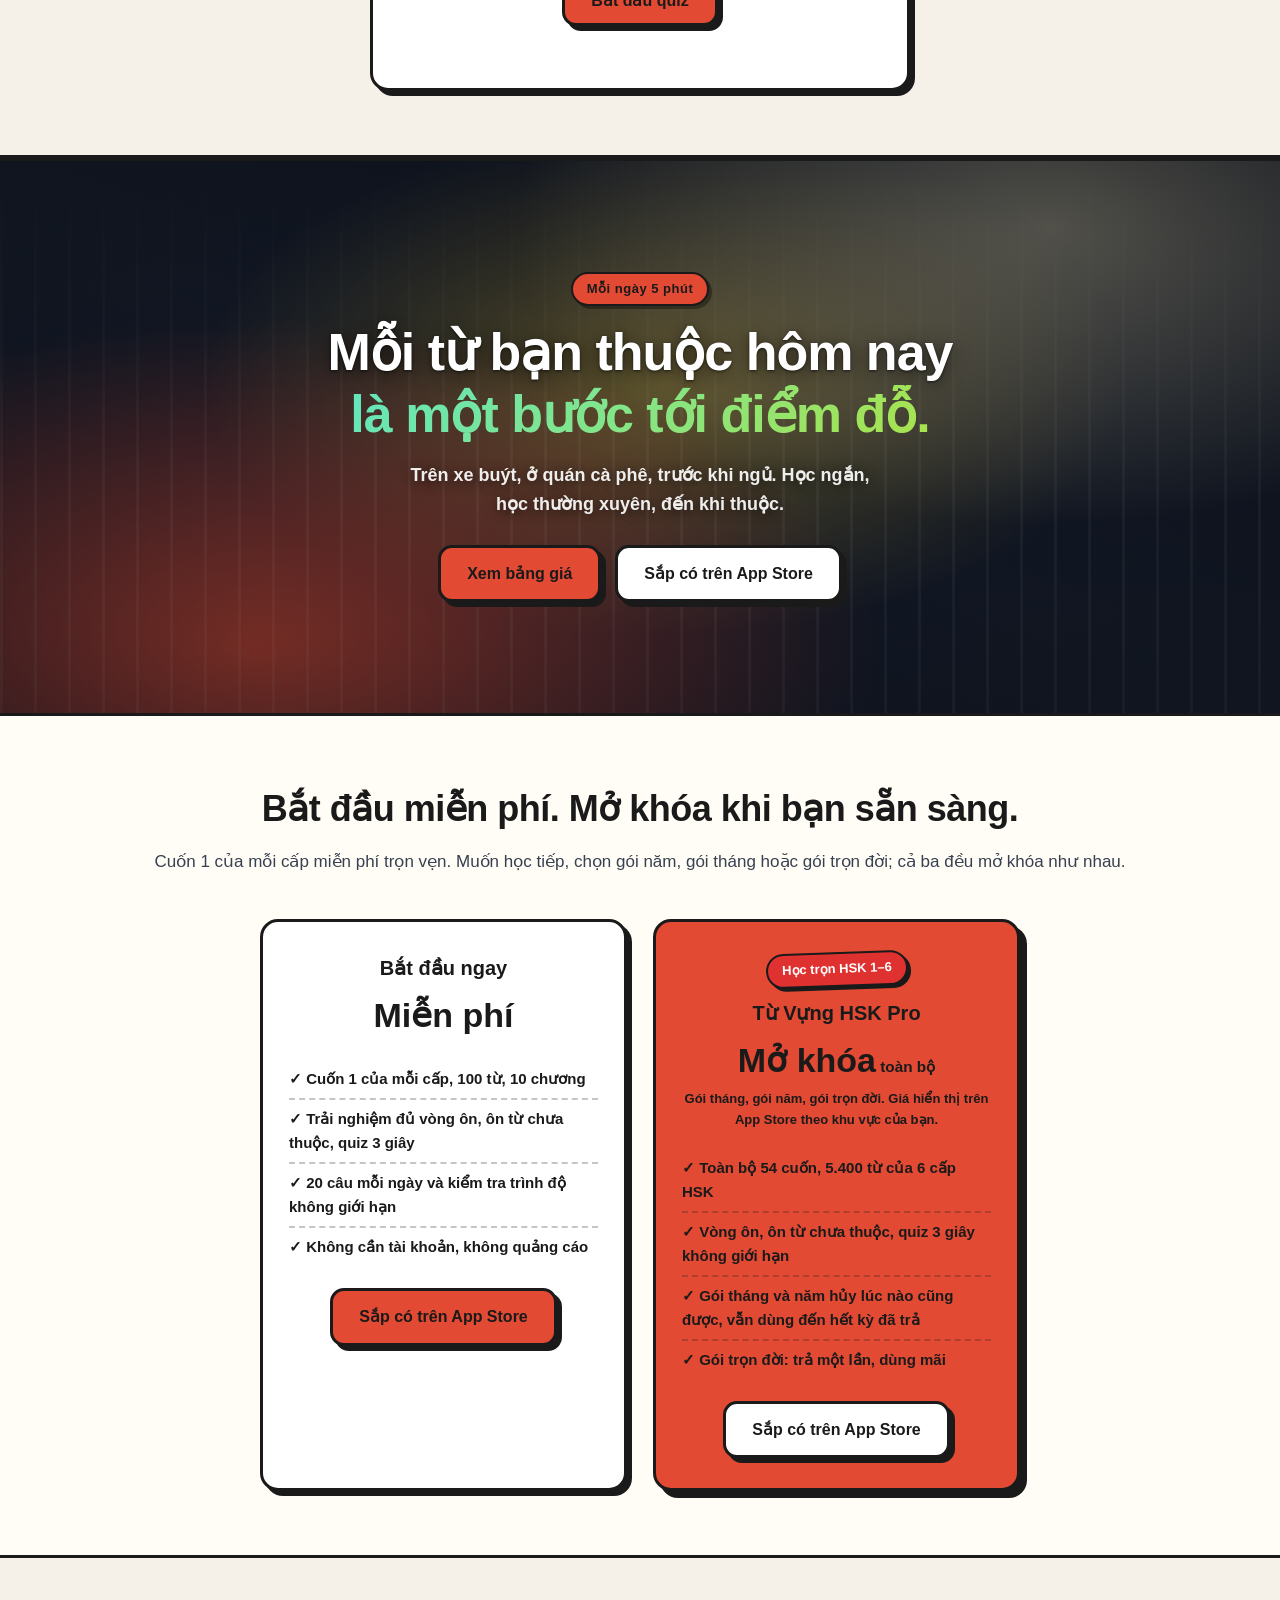
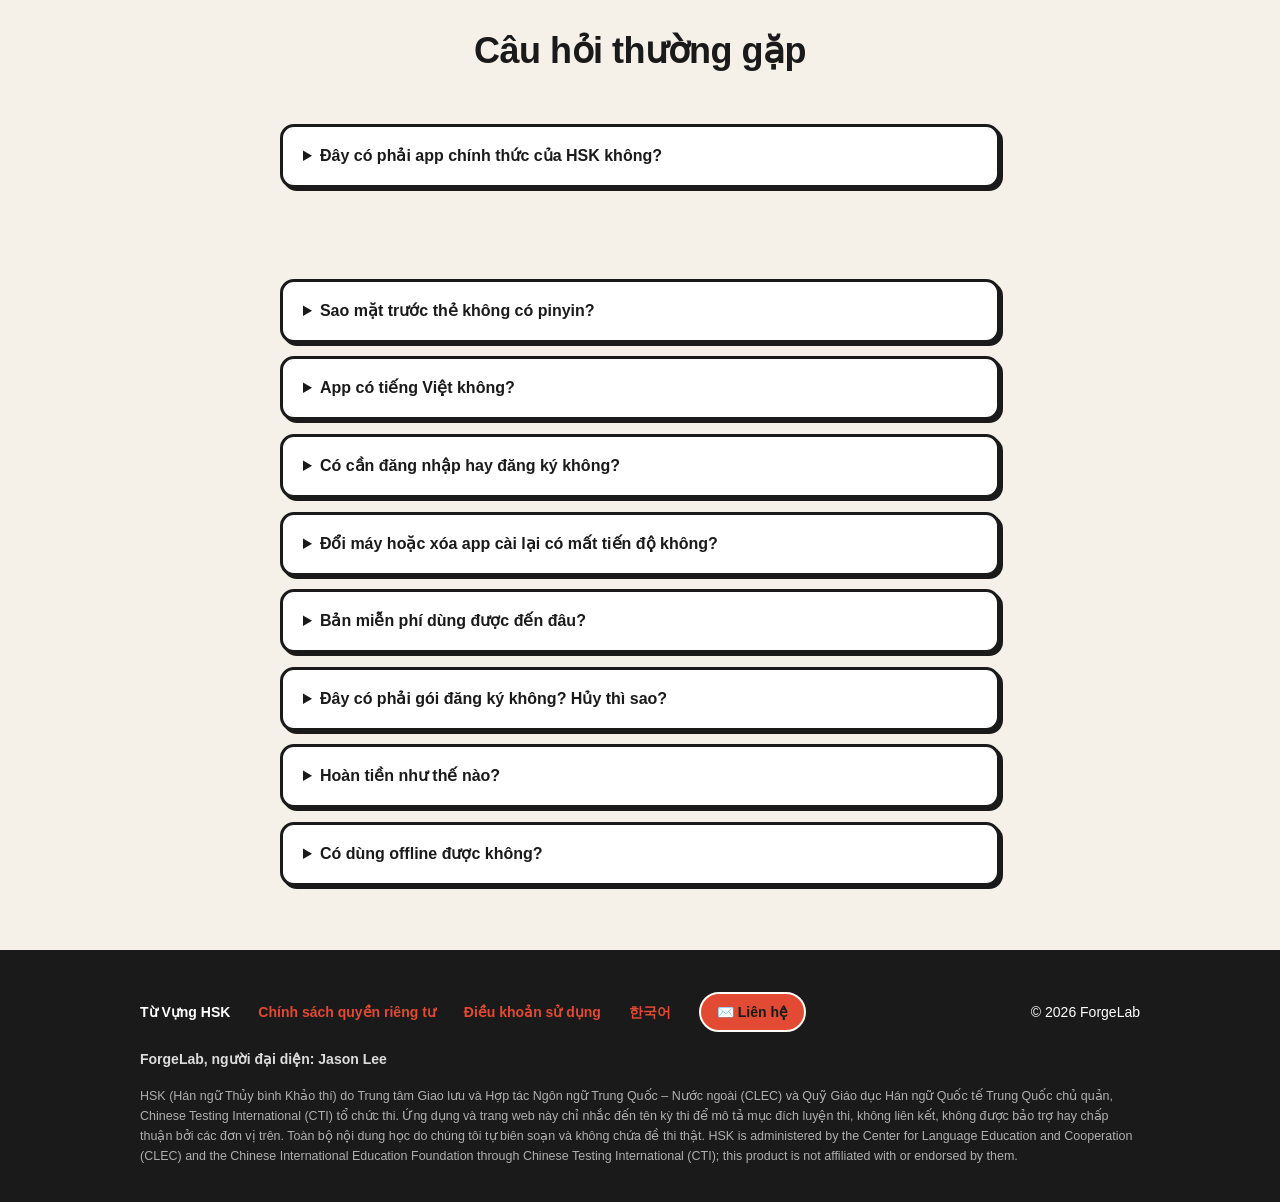
==== commit 7feedbba: "Site: drop the book-spine row under the wide film, as on 구구공 Co-Authored-By: Claude Opus 5 <noreply@" ====
--- a/docs/index.html
+++ b/docs/index.html
@@ -122,14 +122,6 @@
       <span class="kicker">Hồi độc (<span lang="zh">回讀</span>) · đọc đi đọc lại</span>
       <h2>Xem, rồi lại xem.<br /><span class="film-hl">Đến khi nhớ.</span></h2>
       <p>Lật từng thẻ, quay về thẻ đầu rồi lật lại. Cho đến khi từ lạ trở nên quen thuộc.</p>
-      <div class="spines" aria-hidden="true">
-        <span class="spine" style="background: #FFF1C2;">HSK1</span>
-        <span class="spine" style="background: #FFE08A;">HSK2</span>
-        <span class="spine" style="background: #FFC857;">HSK3</span>
-        <span class="spine" style="background: #FFA24C;">HSK4</span>
-        <span class="spine" style="background: #F2703F;">HSK5</span>
-        <span class="spine" style="background: #E24A33;">HSK6</span>
-      </div>
     </div>
   </div>
 </section>
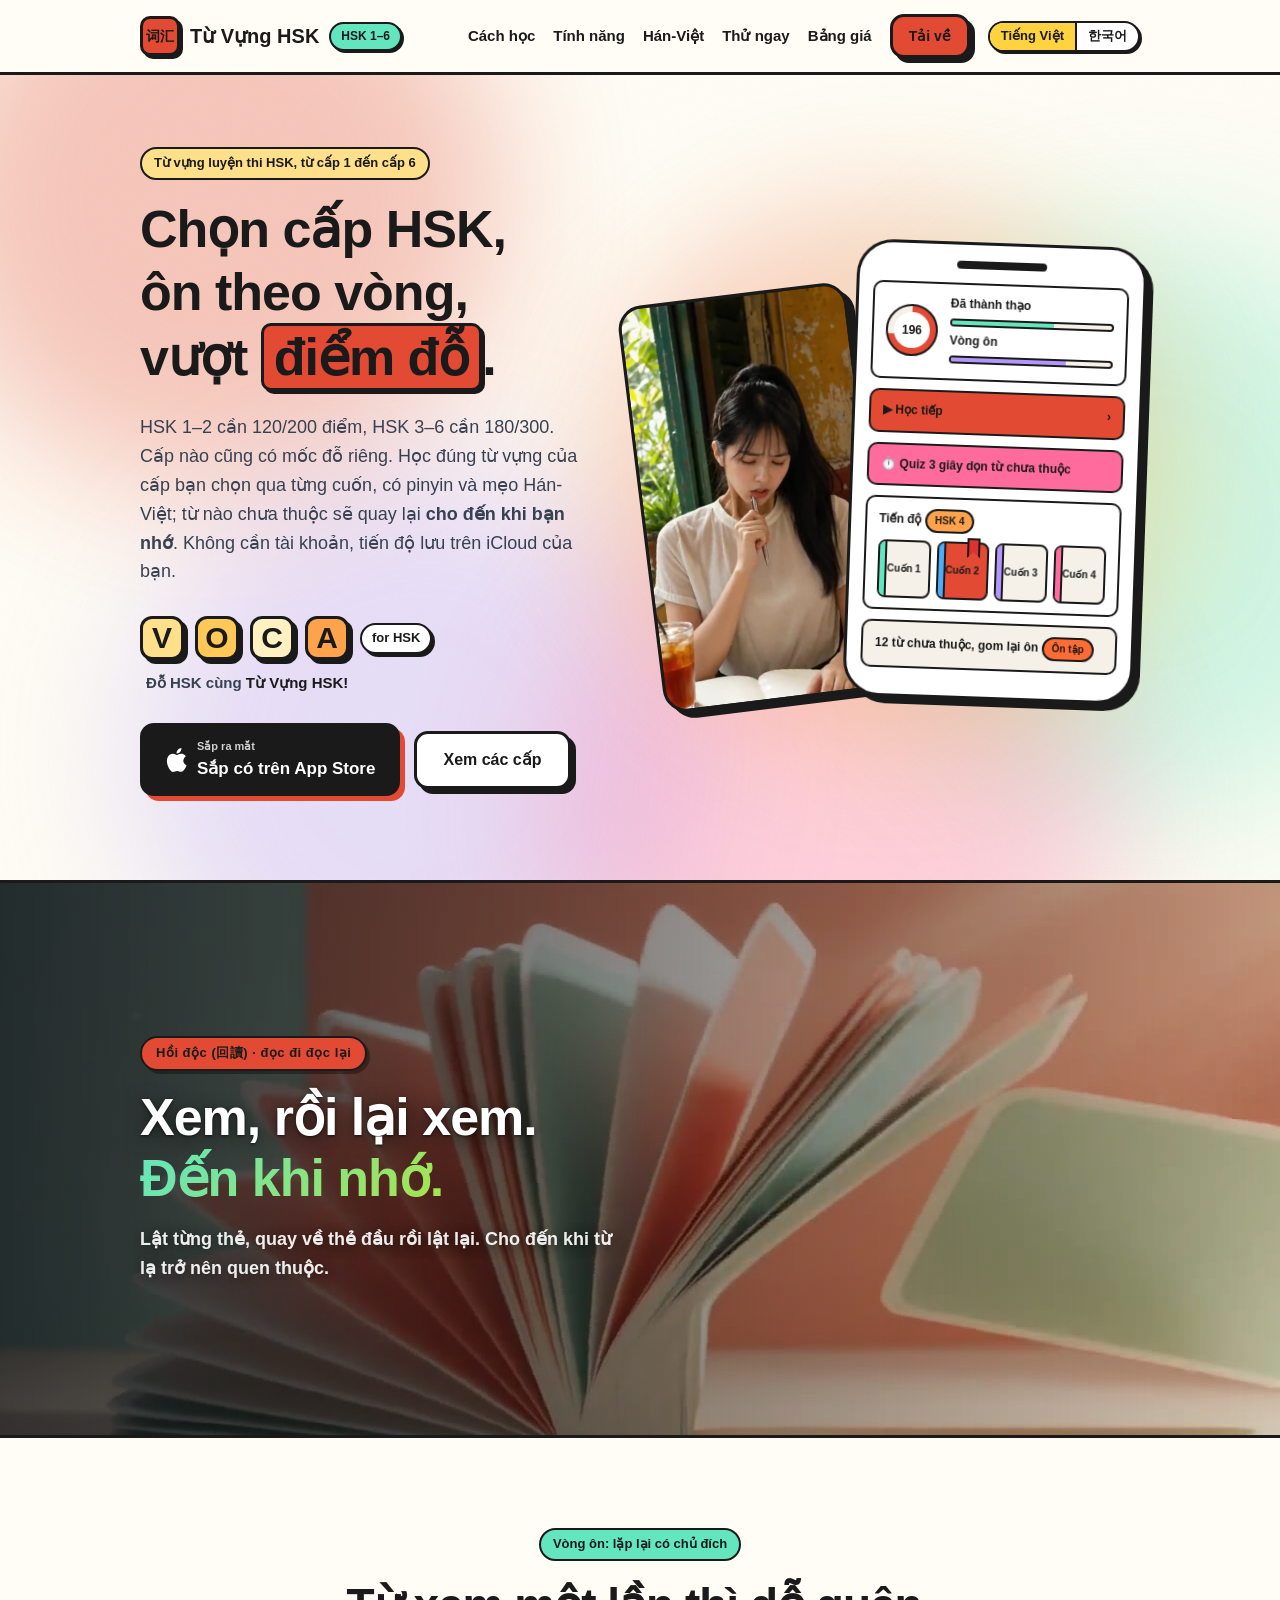
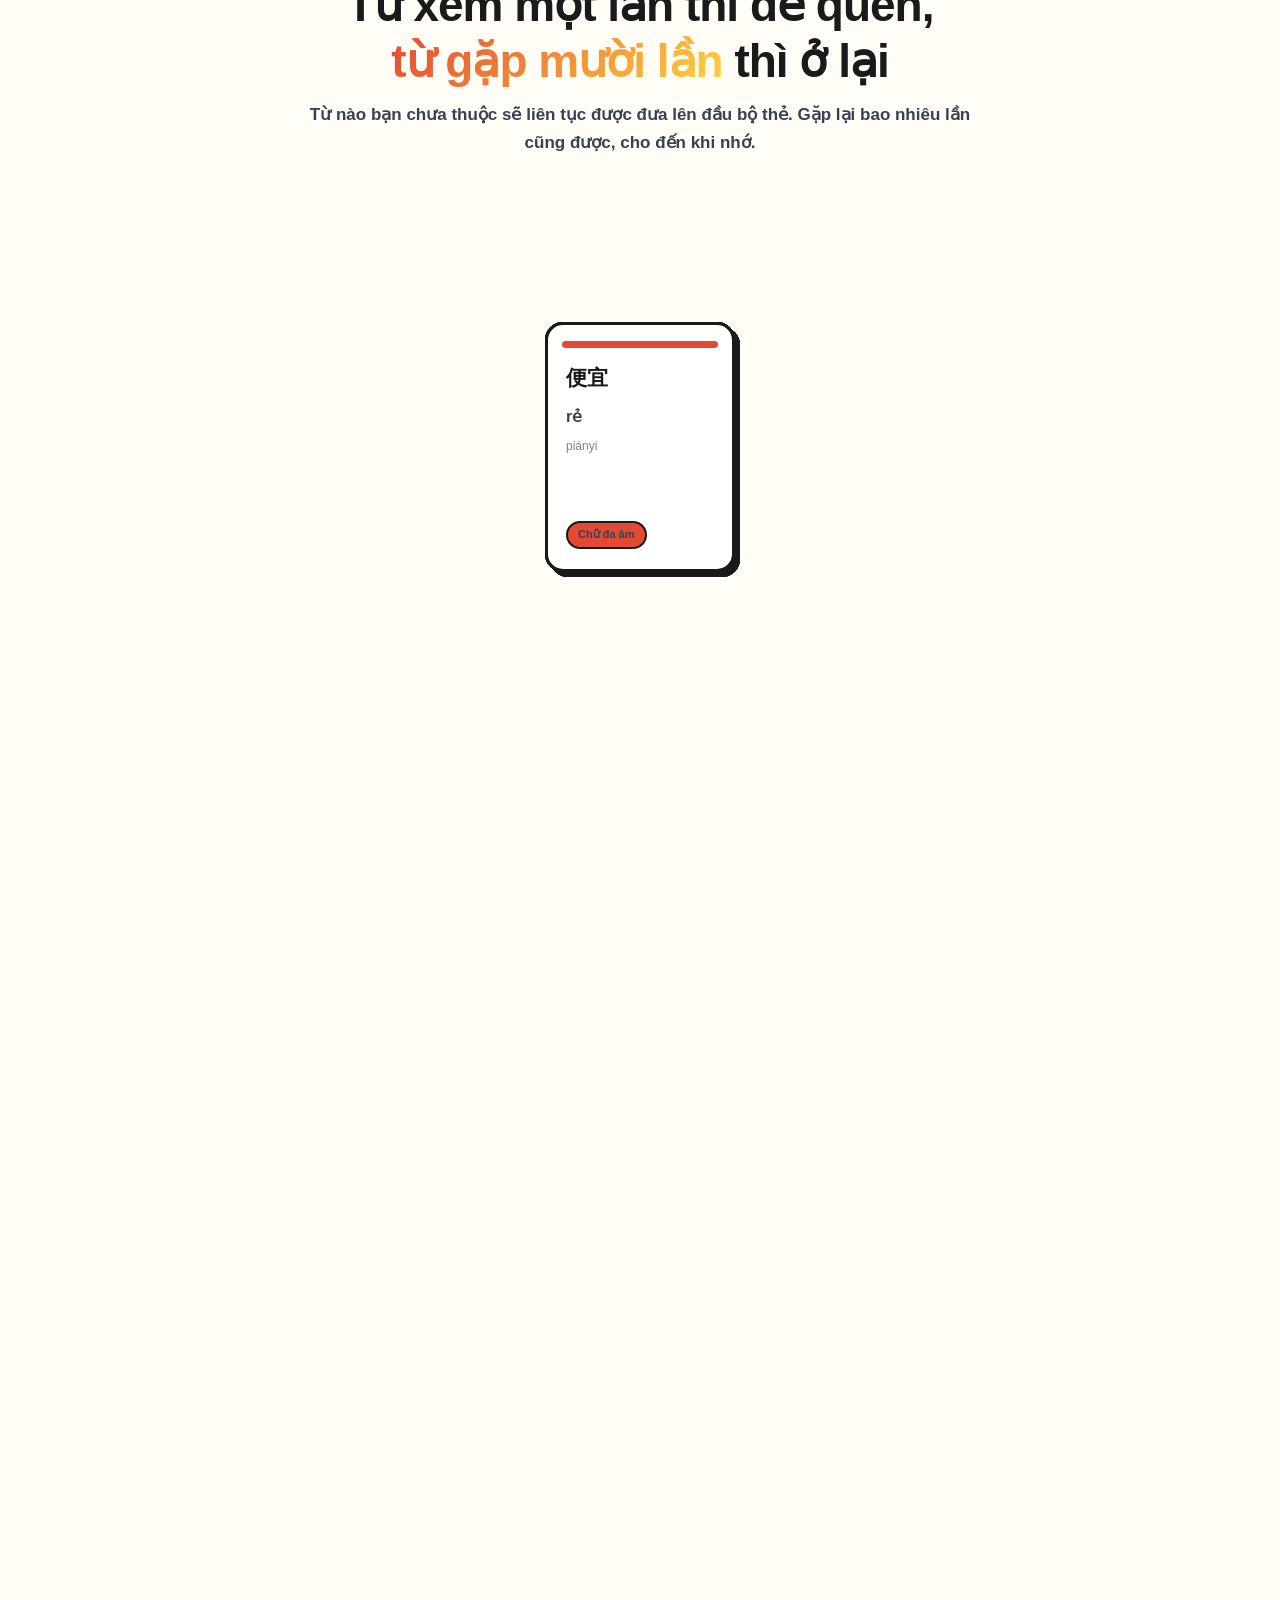
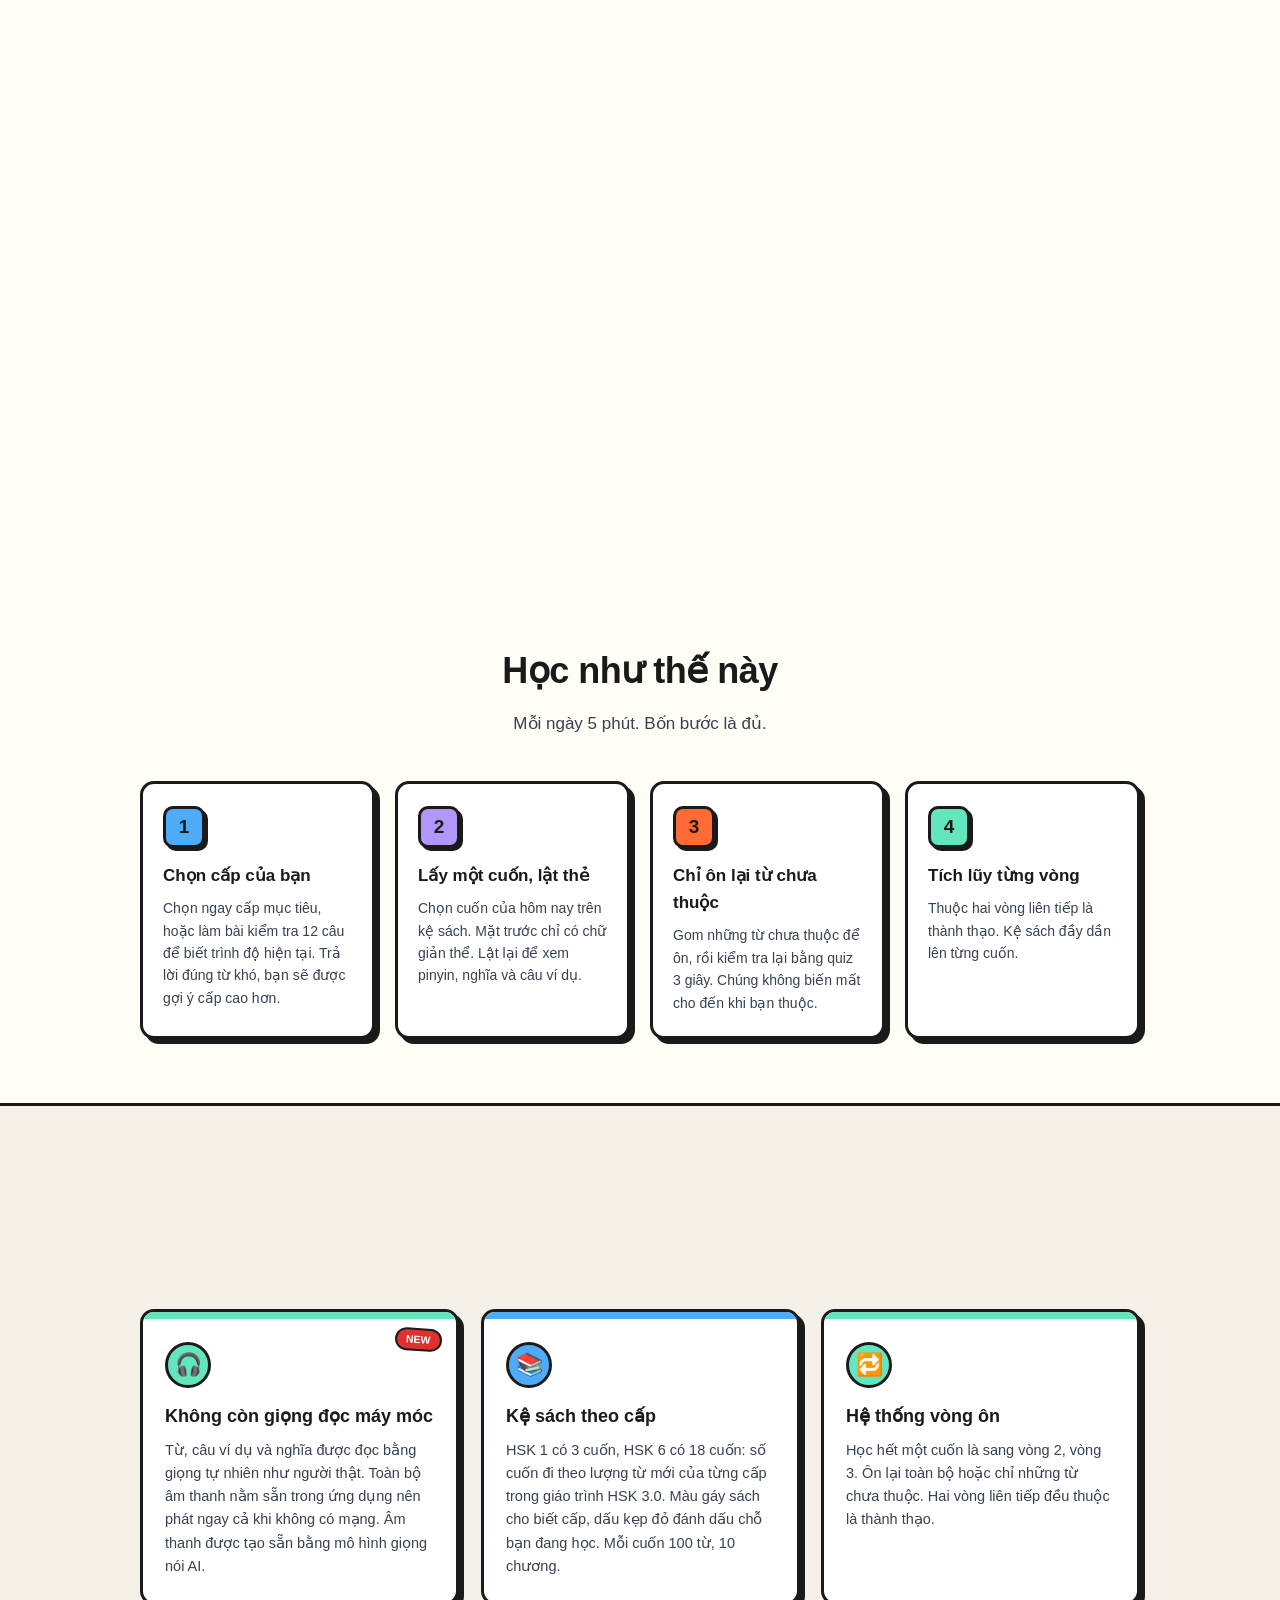
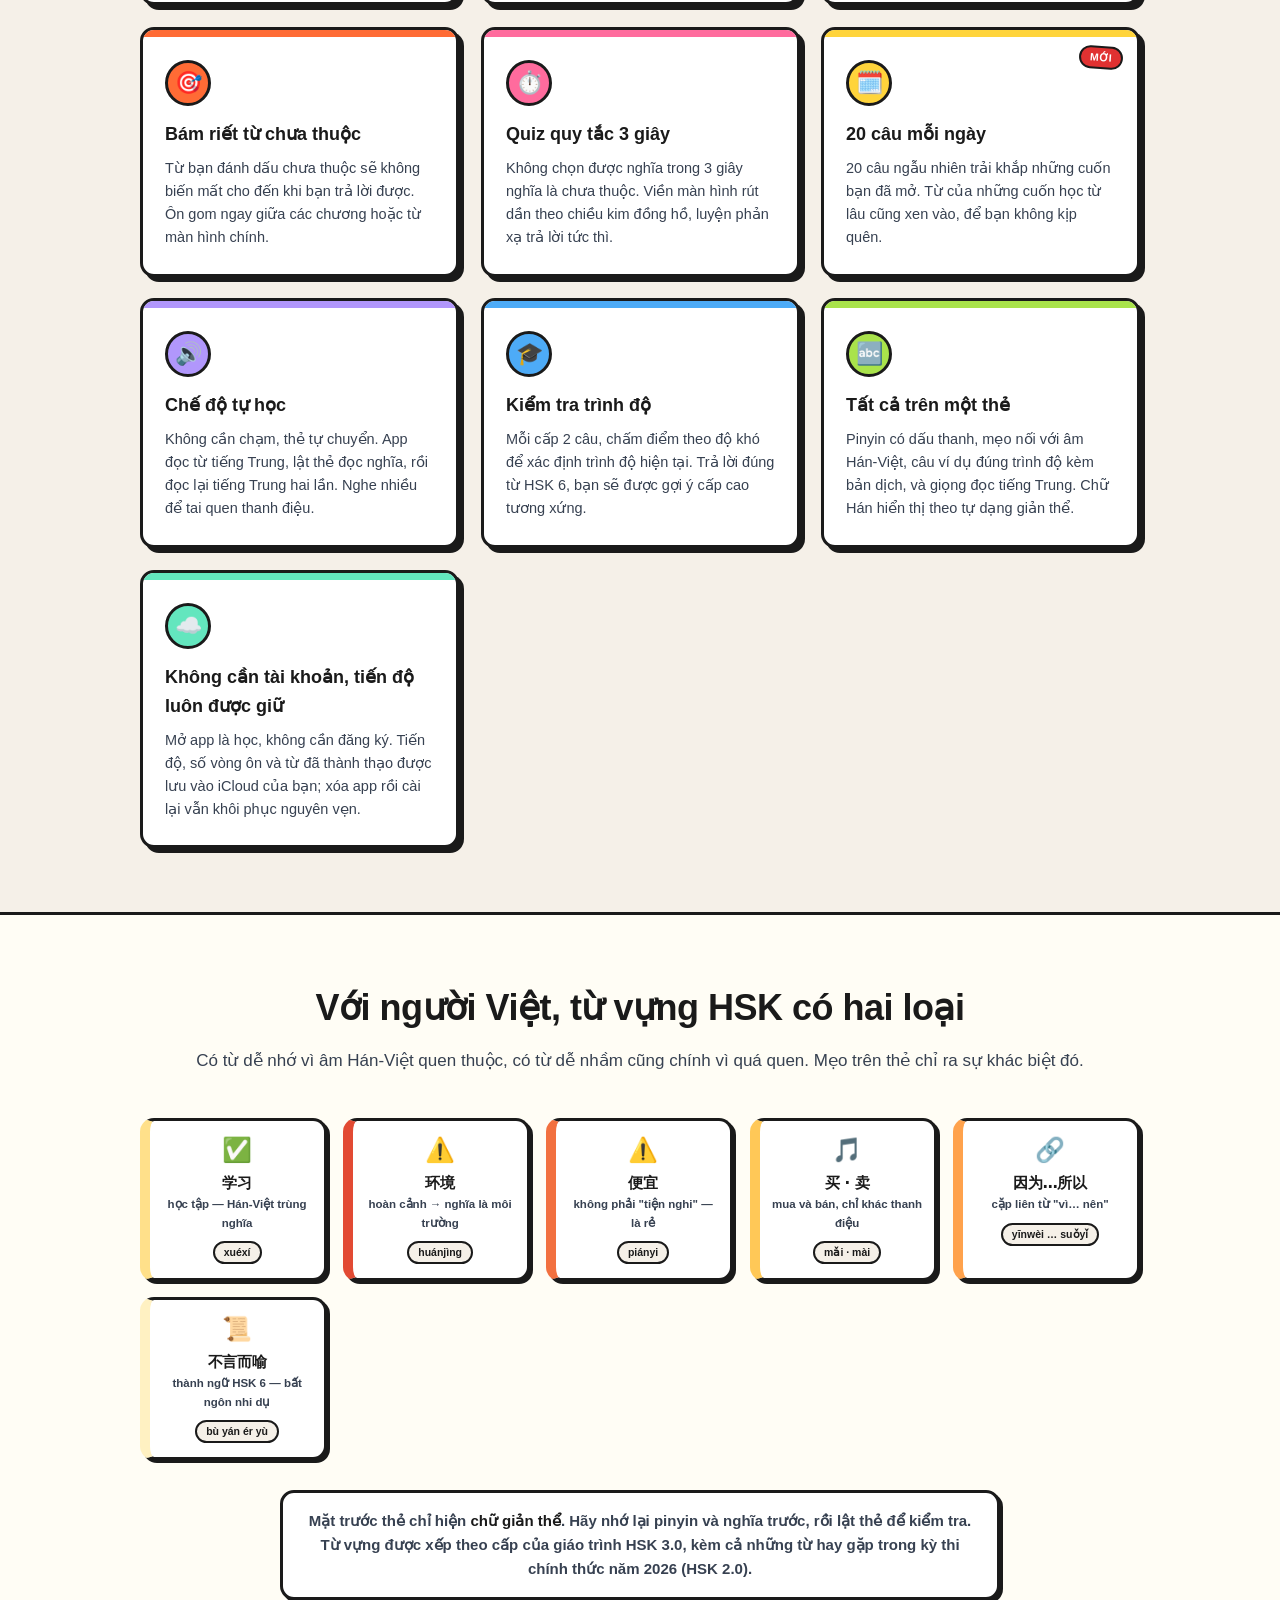
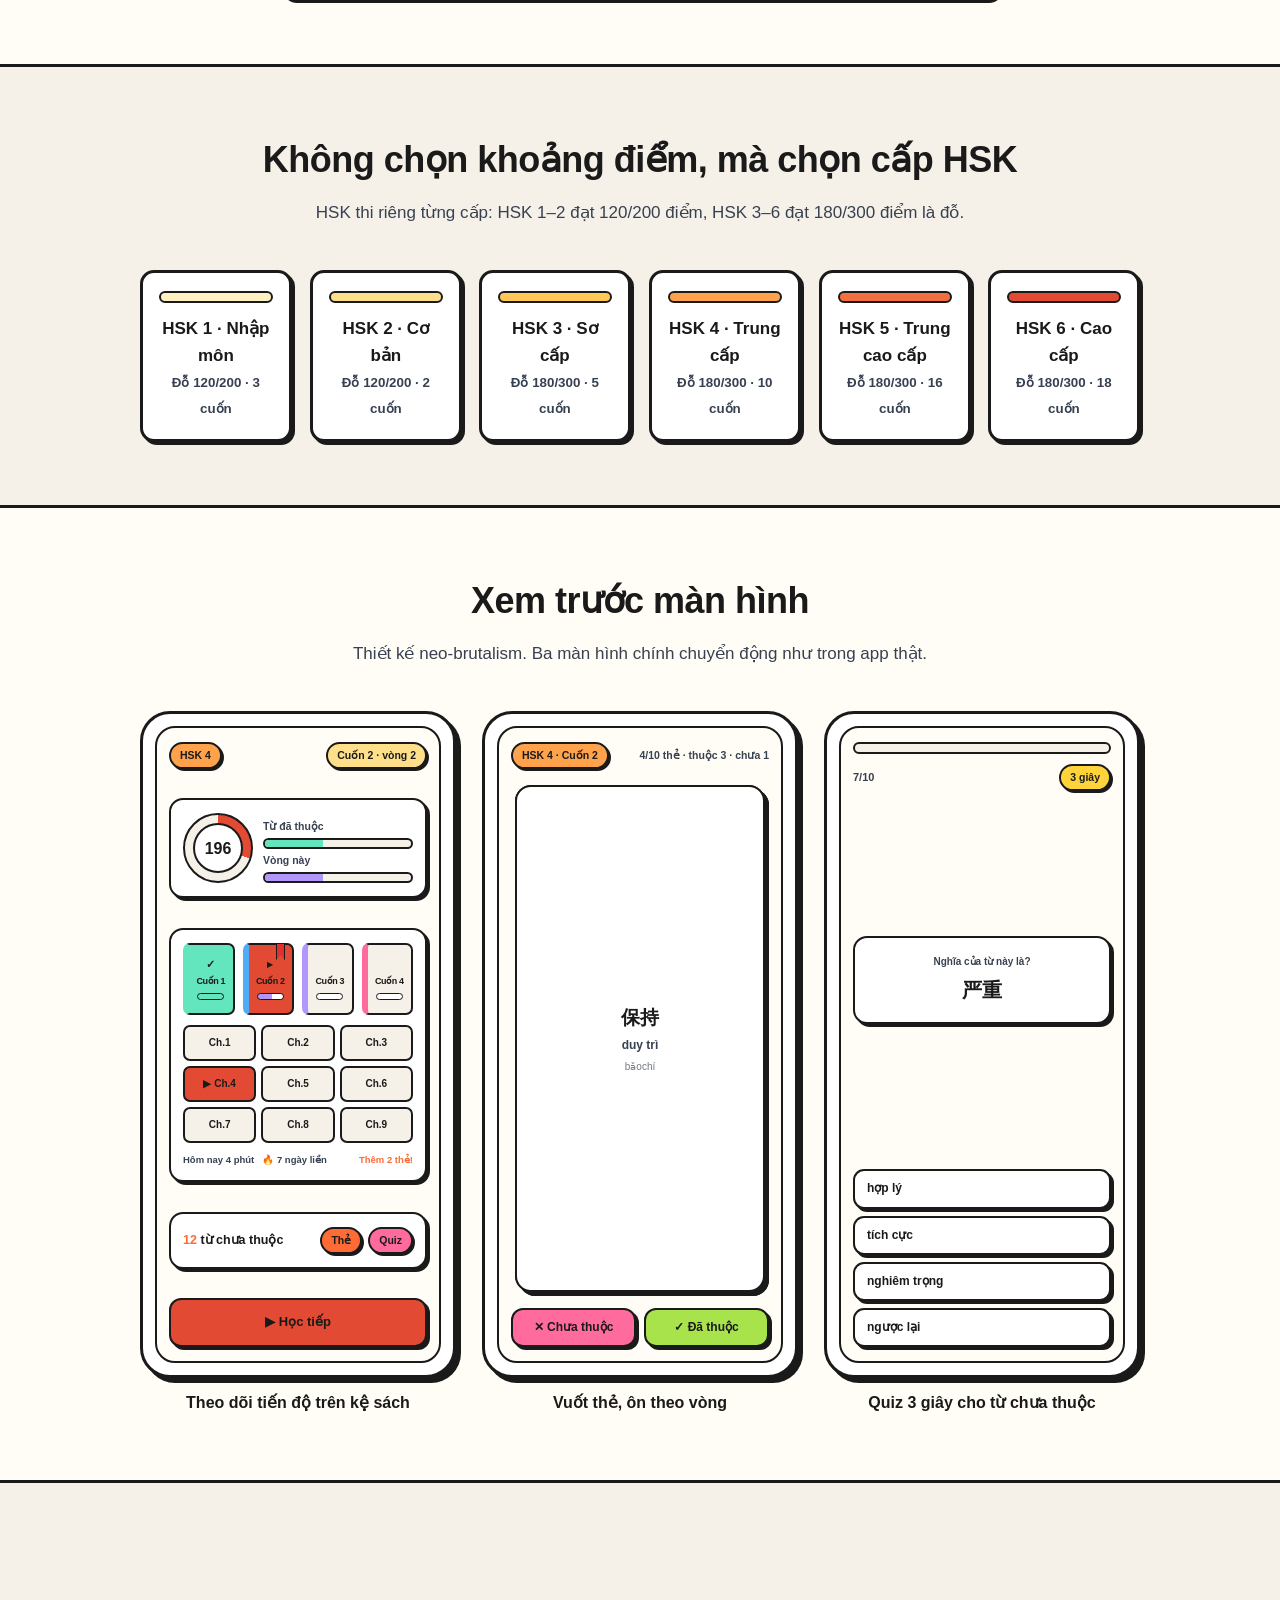
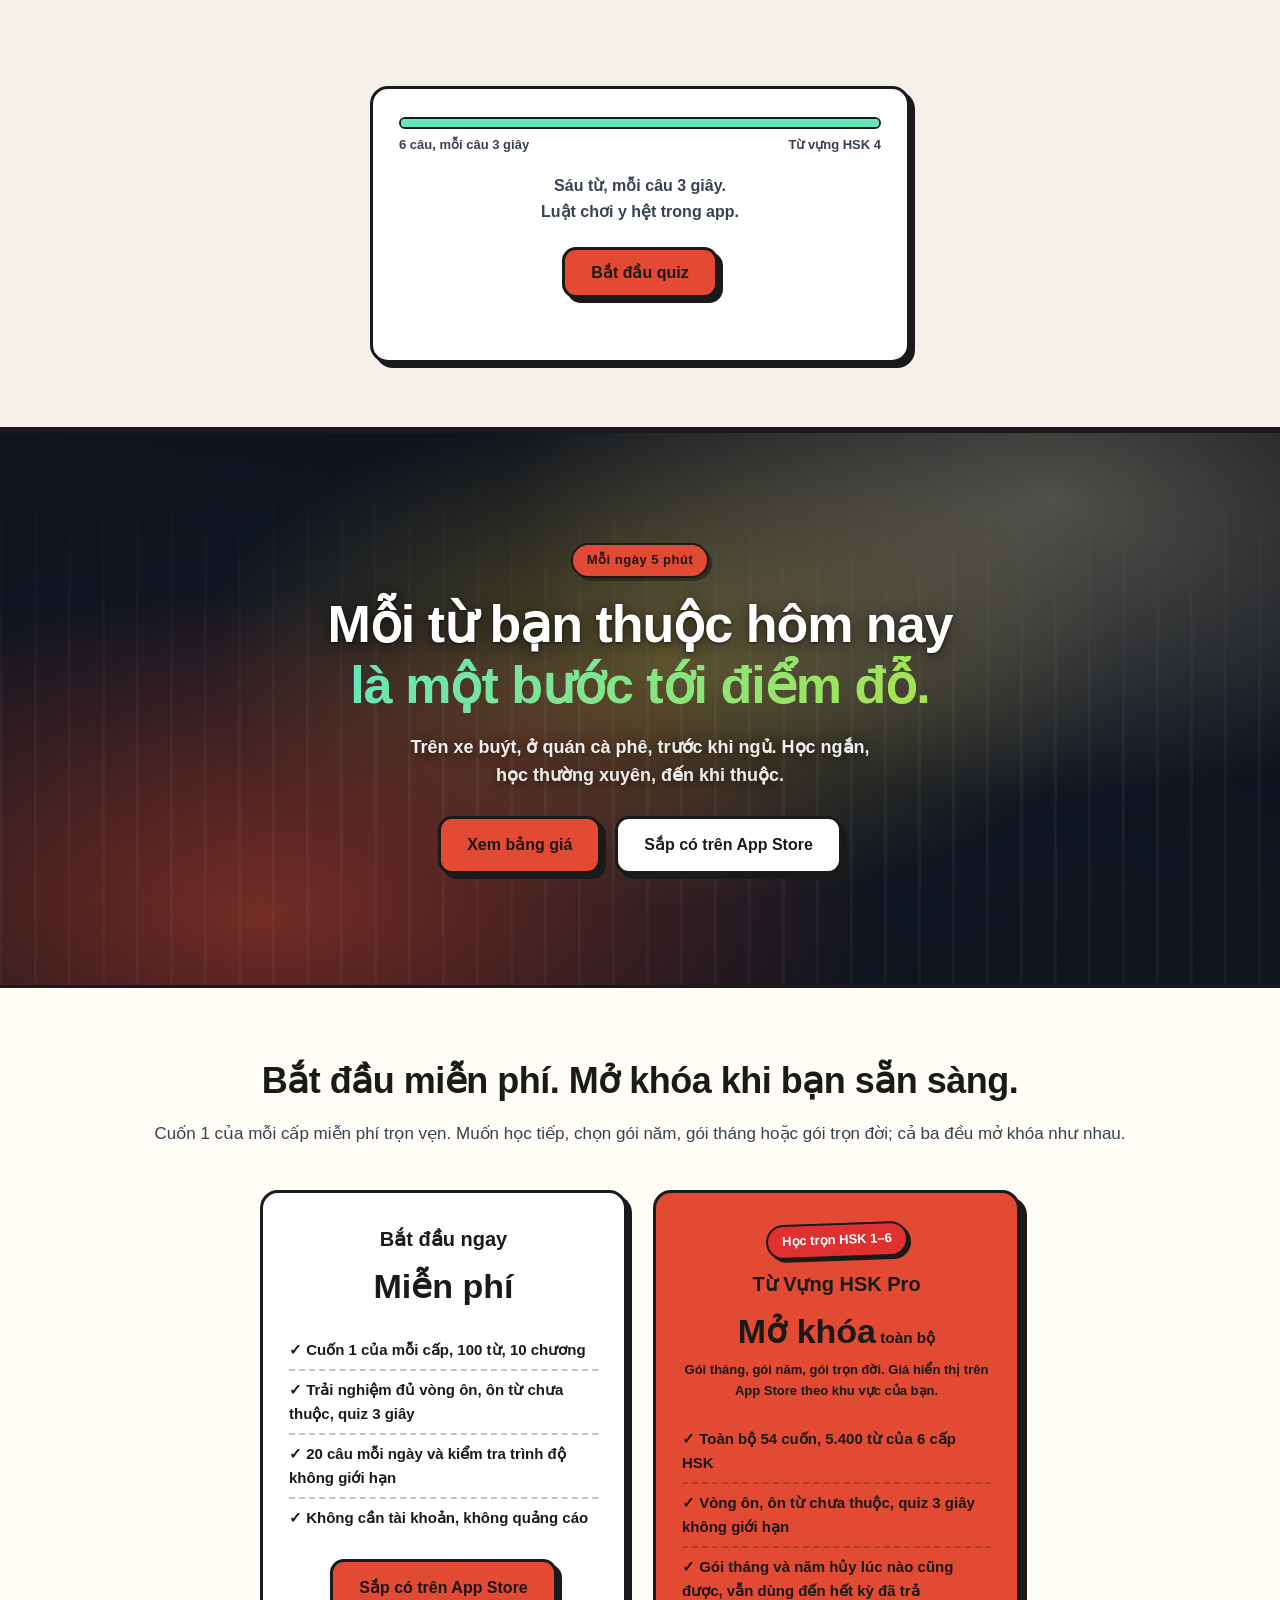
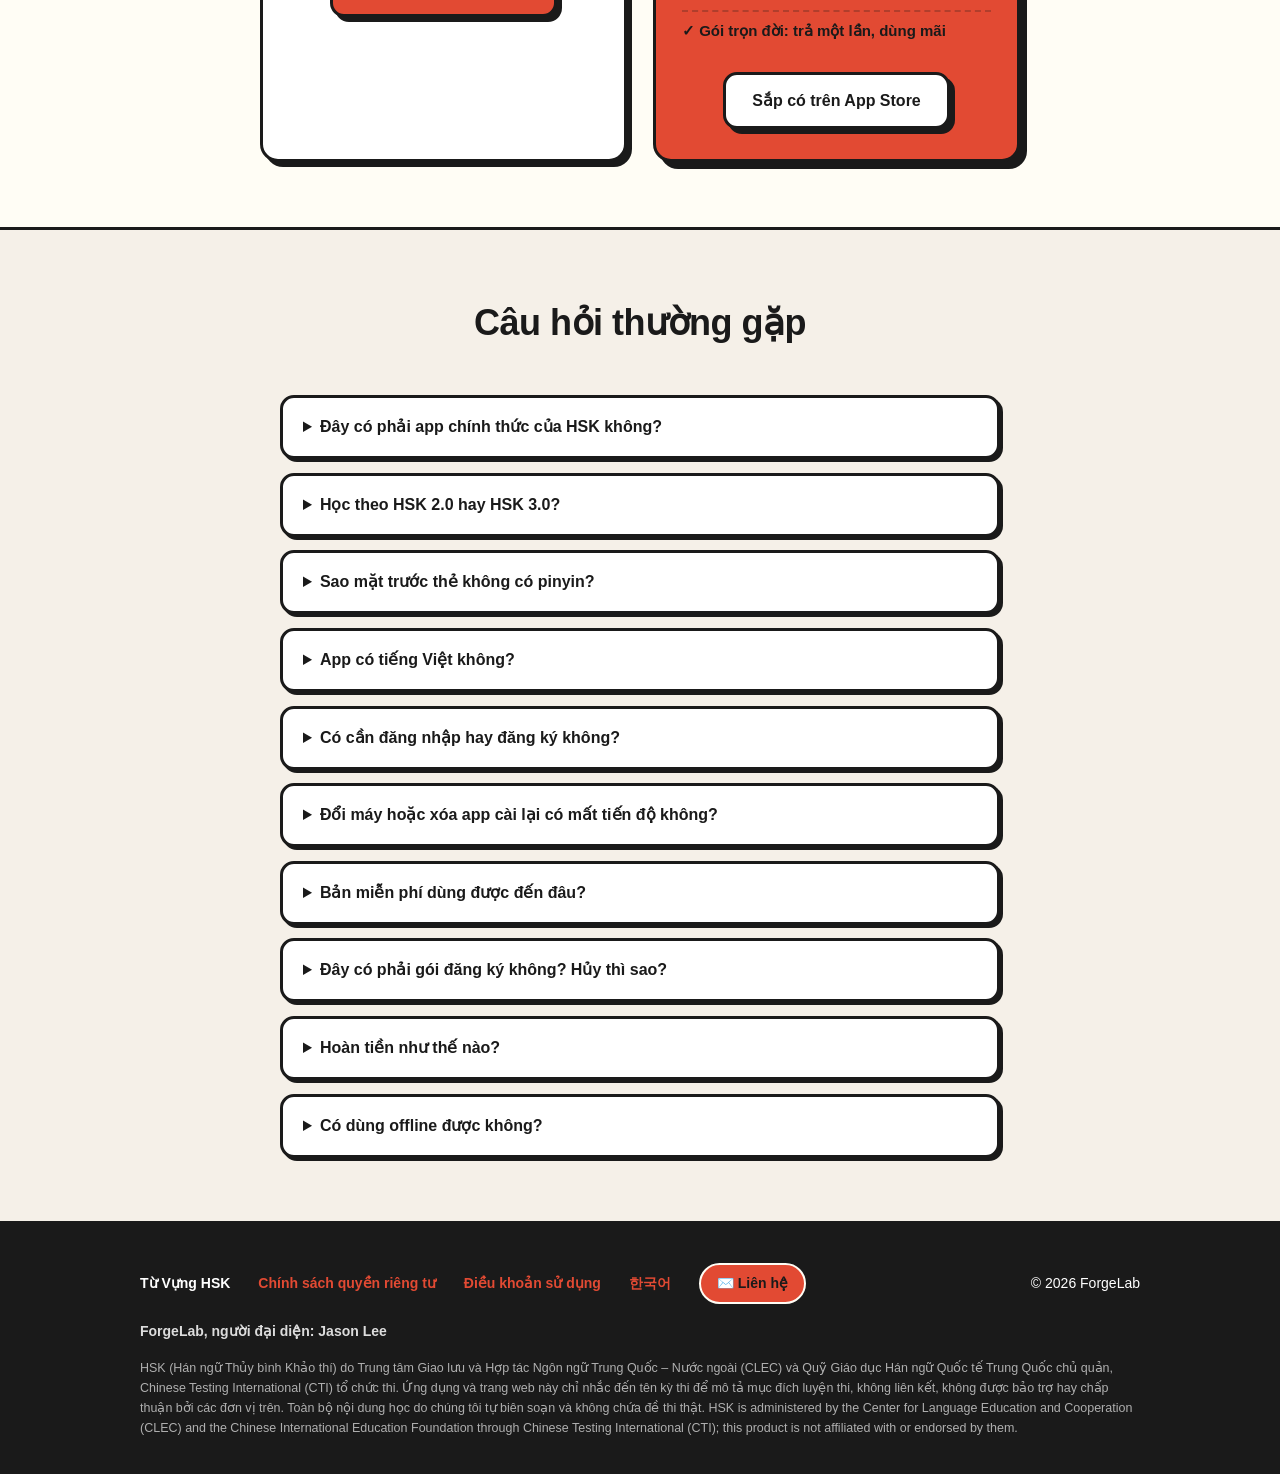
==== commit 3d7245a7: "Site: bundled natural voice, offline playback (AI-rendered audio) Co-Authored-By: Claude Opus 5 <nor" ====
--- a/docs/index.html
+++ b/docs/index.html
@@ -4,9 +4,9 @@
 <meta charset="UTF-8" />
 <meta name="viewport" content="width=device-width, initial-scale=1.0" />
 <title>Từ Vựng HSK – Học từ vựng HSK 1–6 theo vòng ôn, nhớ đến khi thuộc</title>
-<meta name="description" content="Từ Vựng HSK là ứng dụng học từ vựng luyện thi HSK 1–6 theo giáo trình HSK 3.0. Chọn cấp, lật thẻ, từ nào chưa thuộc sẽ quay lại mỗi vòng ôn cho đến khi bạn nhớ. Có pinyin, mẹo Hán-Việt, không cần tài khoản, tiến độ lưu trên iCloud." />
+<meta name="description" content="Từ Vựng HSK là ứng dụng học từ vựng luyện thi HSK 1–6 theo giáo trình HSK 3.0. Chọn cấp, lật thẻ, từ nào chưa thuộc sẽ quay lại mỗi vòng ôn cho đến khi bạn nhớ. Có pinyin, mẹo Hán-Việt, không cần tài khoản, tiến độ lưu trên iCloud. Từ và câu ví dụ được đọc bằng giọng tự nhiên có sẵn trong ứng dụng, không cần mạng." />
 <meta property="og:title" content="Từ Vựng HSK – Ôn theo vòng, vượt điểm đỗ HSK 1–6" />
-<meta property="og:description" content="Ứng dụng từ vựng HSK 1–6. Từ nào chưa thuộc sẽ quay lại mỗi vòng ôn cho đến khi bạn nhớ, kèm mẹo Hán-Việt." />
+<meta property="og:description" content="Ứng dụng từ vựng HSK 1–6. Từ nào chưa thuộc sẽ quay lại mỗi vòng ôn cho đến khi bạn nhớ, kèm mẹo Hán-Việt. Từ và câu ví dụ được đọc bằng giọng tự nhiên có sẵn trong ứng dụng, không cần mạng." />
 <meta property="og:type" content="website" />
 <meta property="og:locale" content="vi_VN" />
 <meta property="og:url" content="https://jsonpassion.github.io/C300/" />
@@ -211,6 +211,12 @@
       <p>Chúng tôi tin rằng nhớ từ không phải chuyện năng khiếu, mà là chuyện lặp lại đúng cách và chia bài đúng cỡ.</p>
     </div>
     <div class="grid">
+      <div class="feature"><span class="new-flag">NEW</span>
+        <div class="strip" style="background: var(--mint);"></div>
+        <div class="icon" style="background: var(--mint);">🎧</div>
+        <h3>Không còn giọng đọc máy móc</h3>
+        <p>Từ, câu ví dụ và nghĩa được đọc bằng giọng tự nhiên như người thật. Toàn bộ âm thanh nằm sẵn trong ứng dụng nên phát ngay cả khi không có mạng. Âm thanh được tạo sẵn bằng mô hình giọng nói AI.</p>
+      </div>
       <div class="feature">
         <div class="strip" style="background: var(--blue);"></div>
         <div class="icon" style="background: var(--blue);">📚</div>
